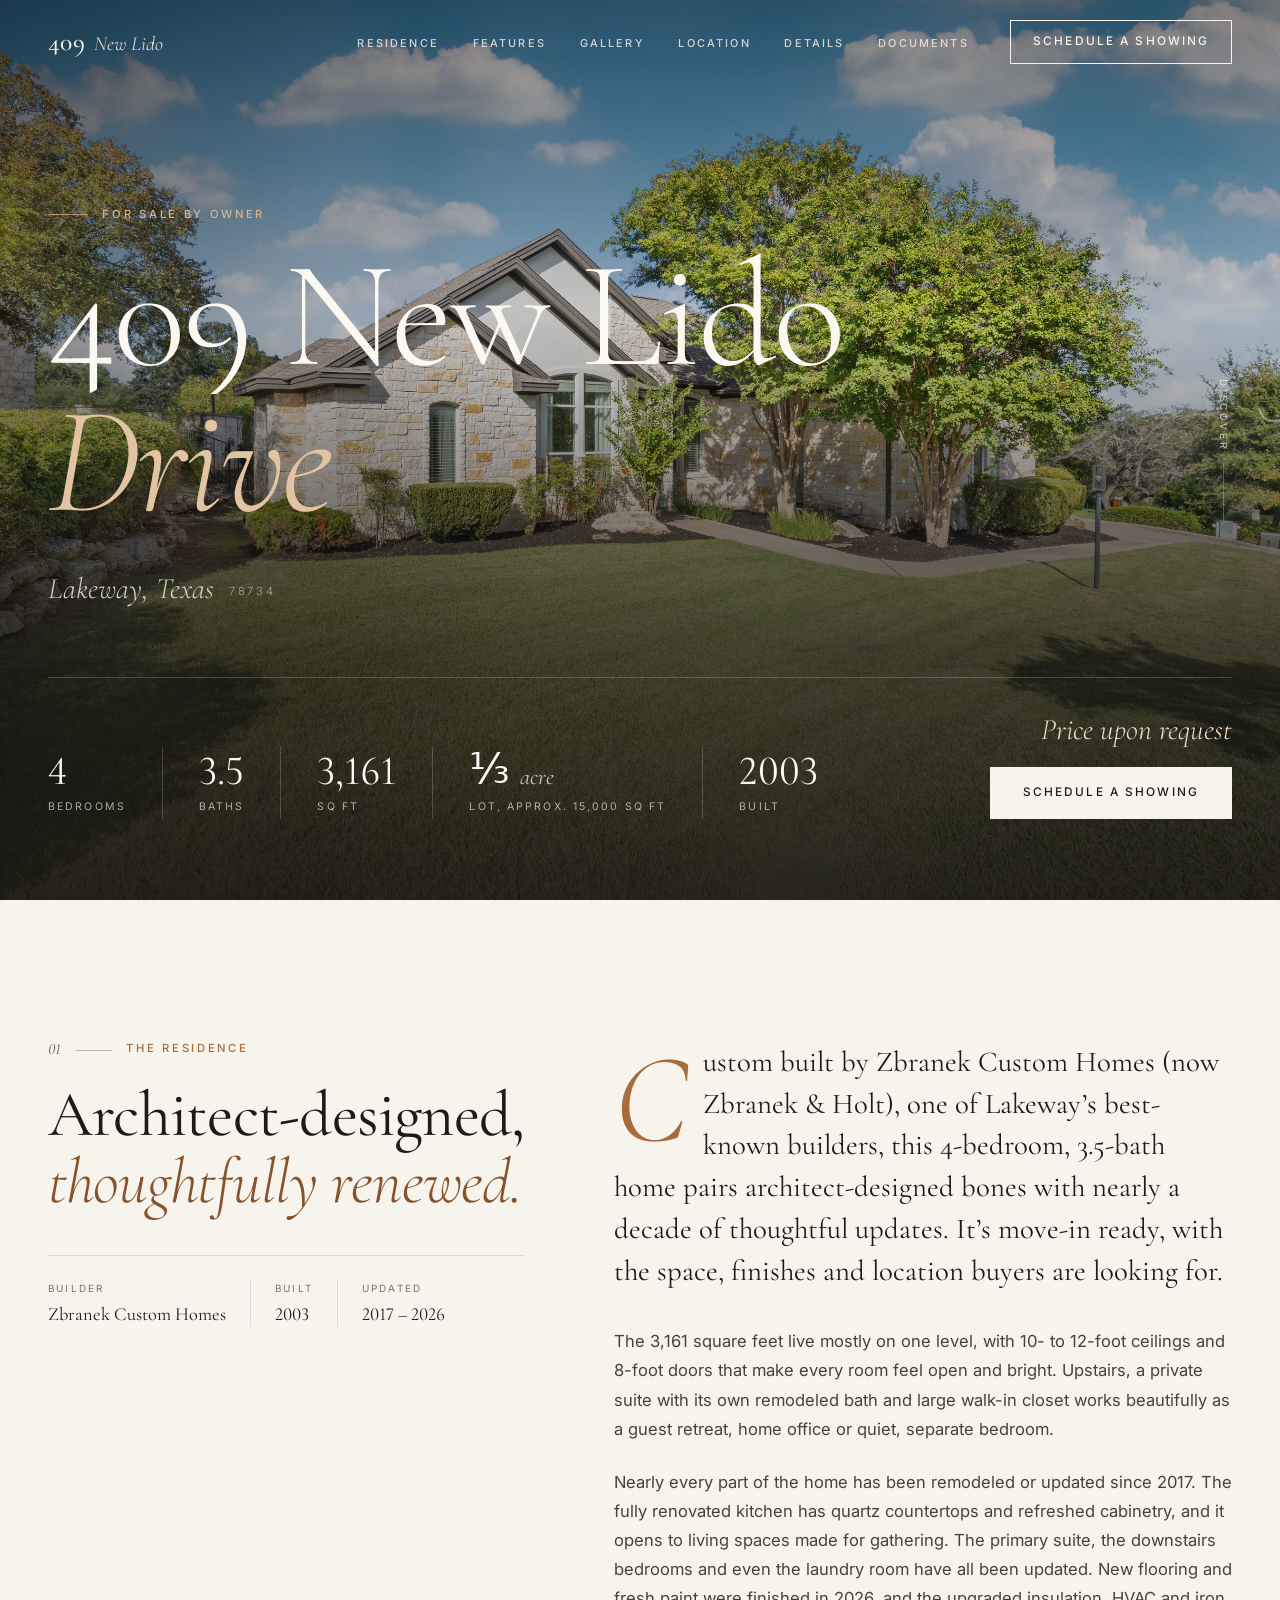
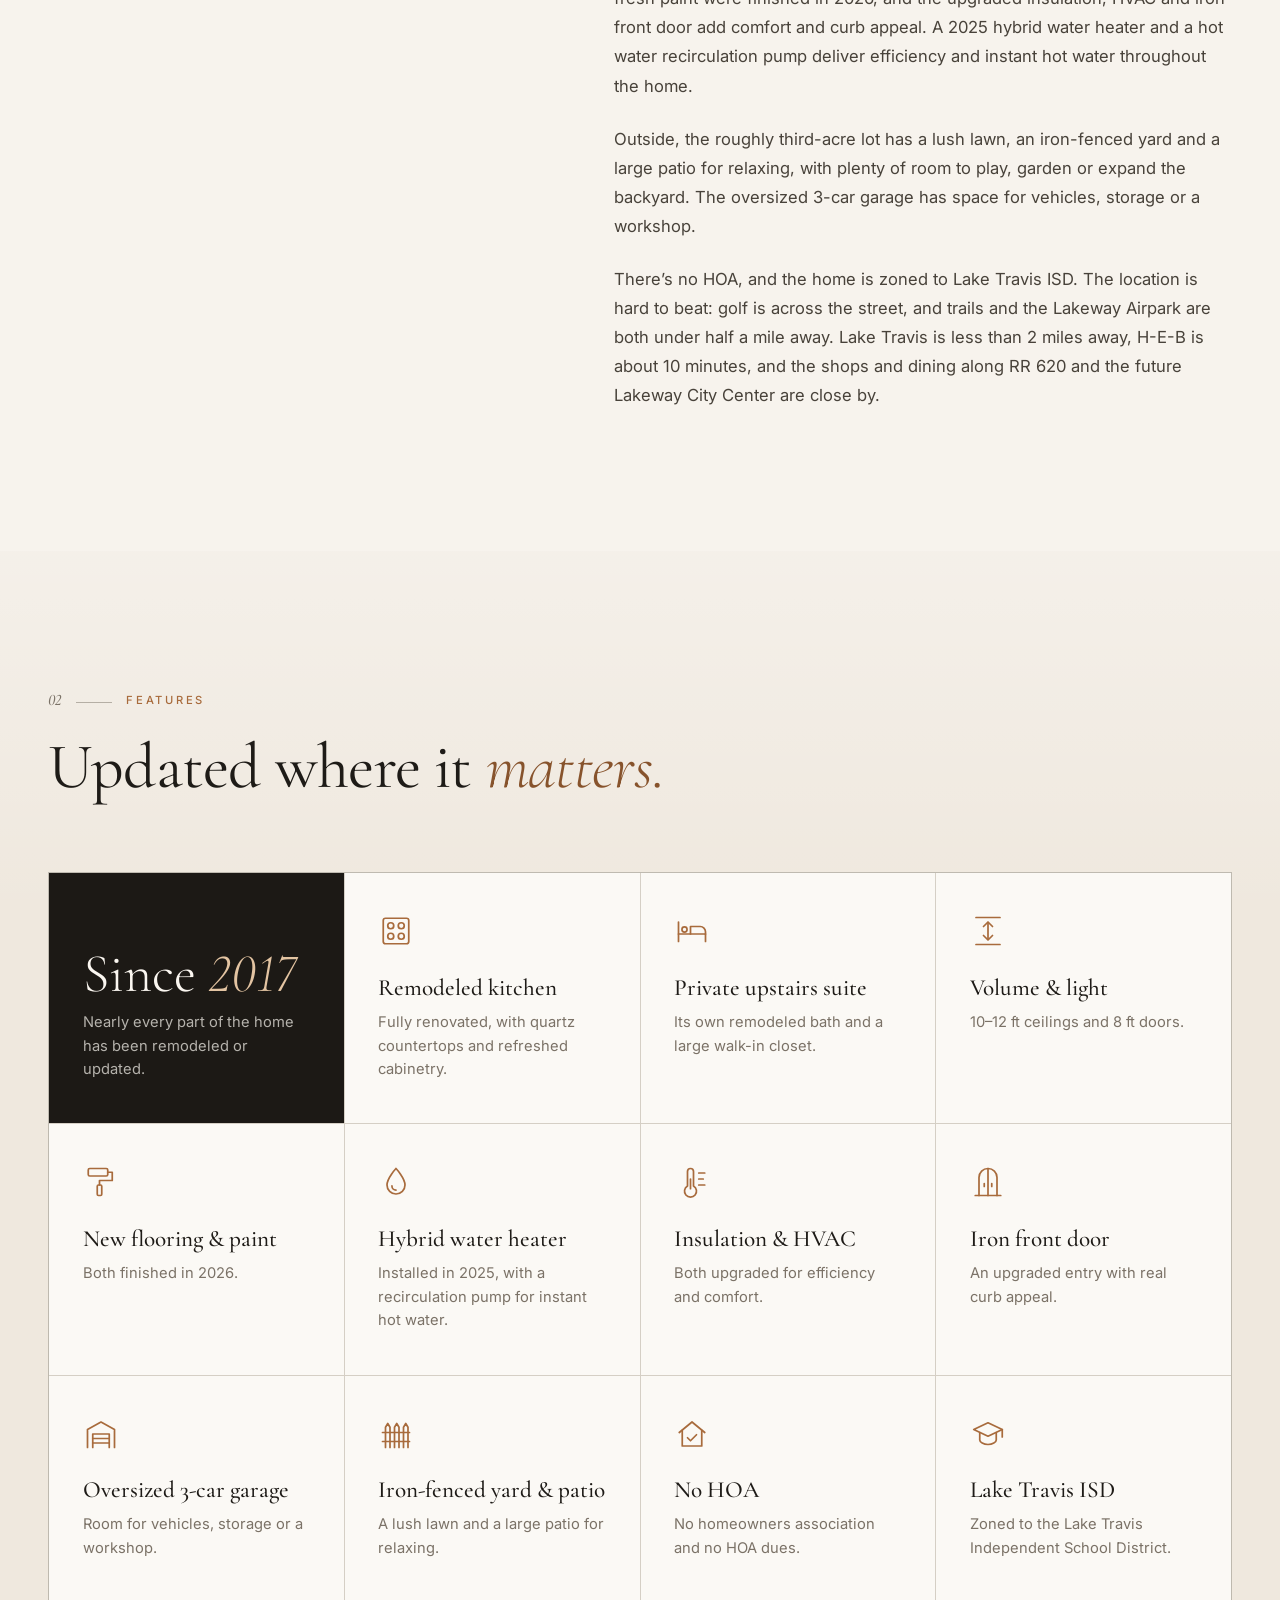
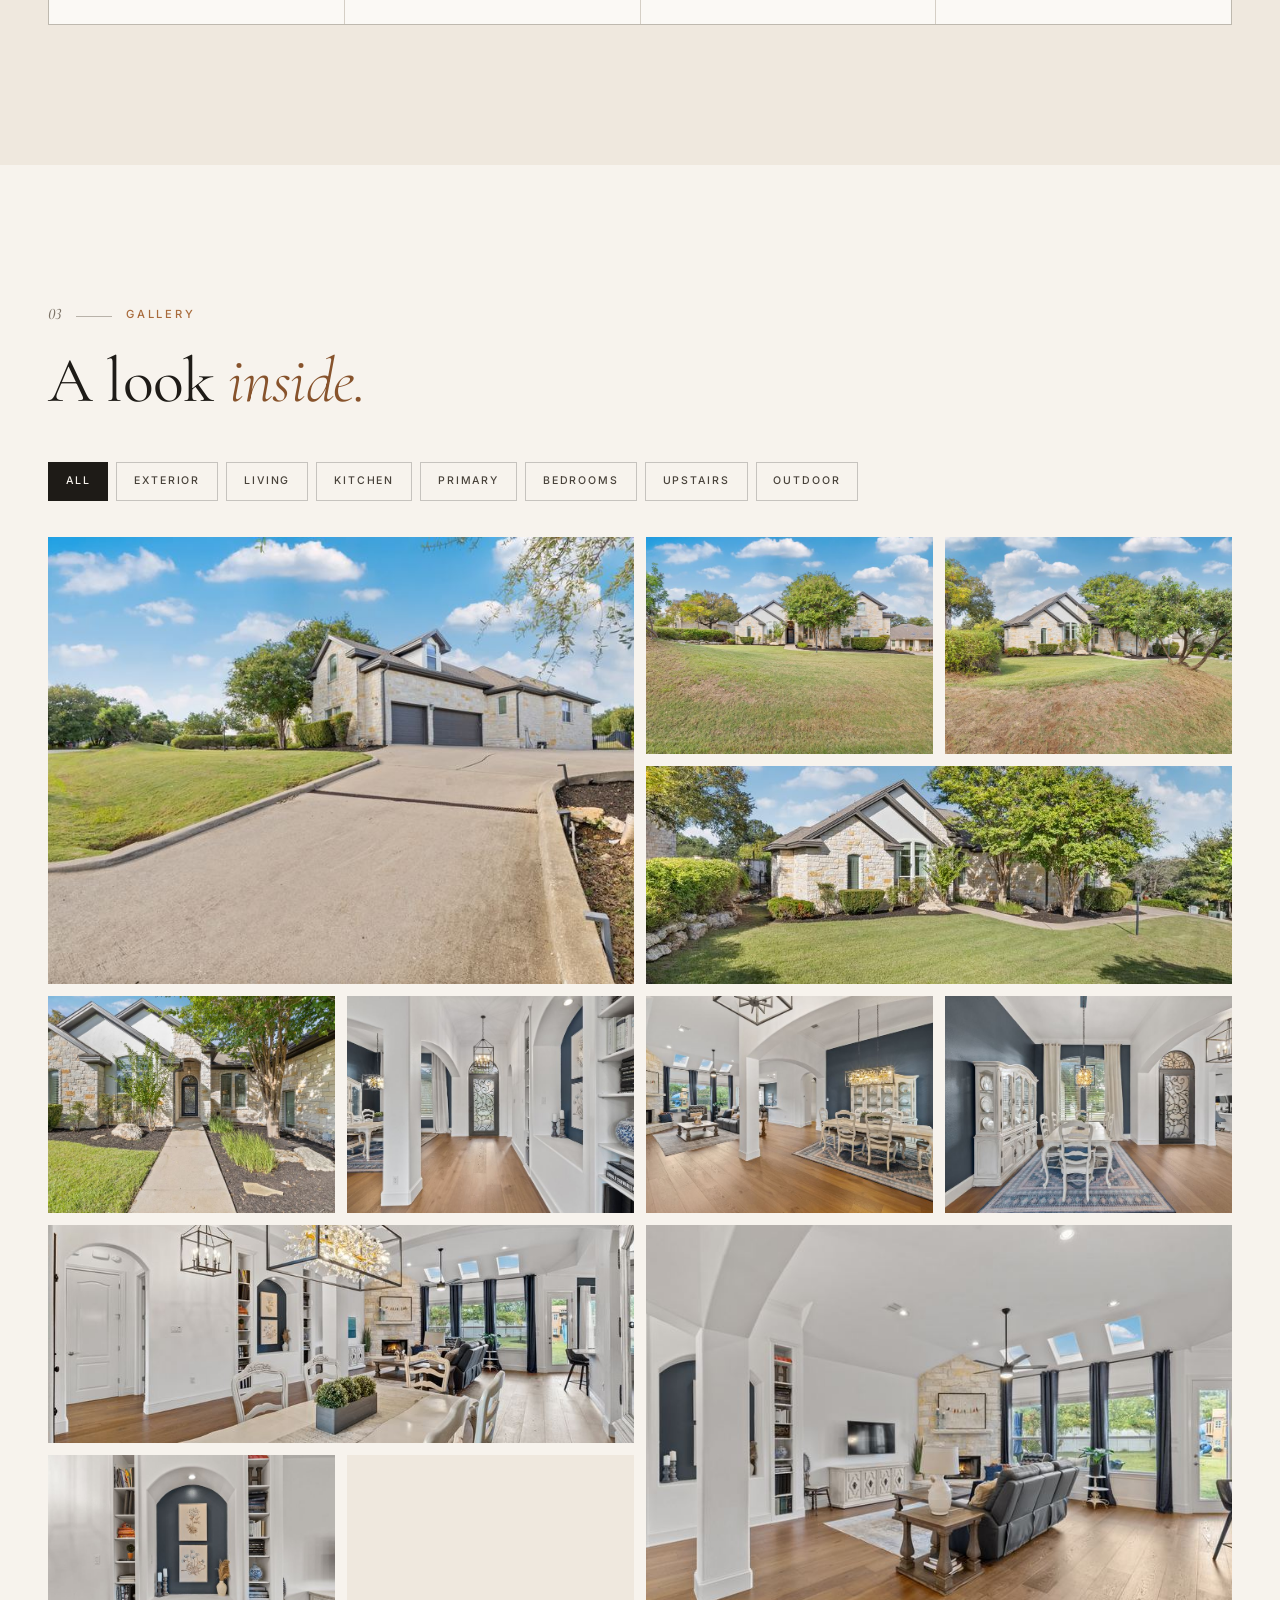
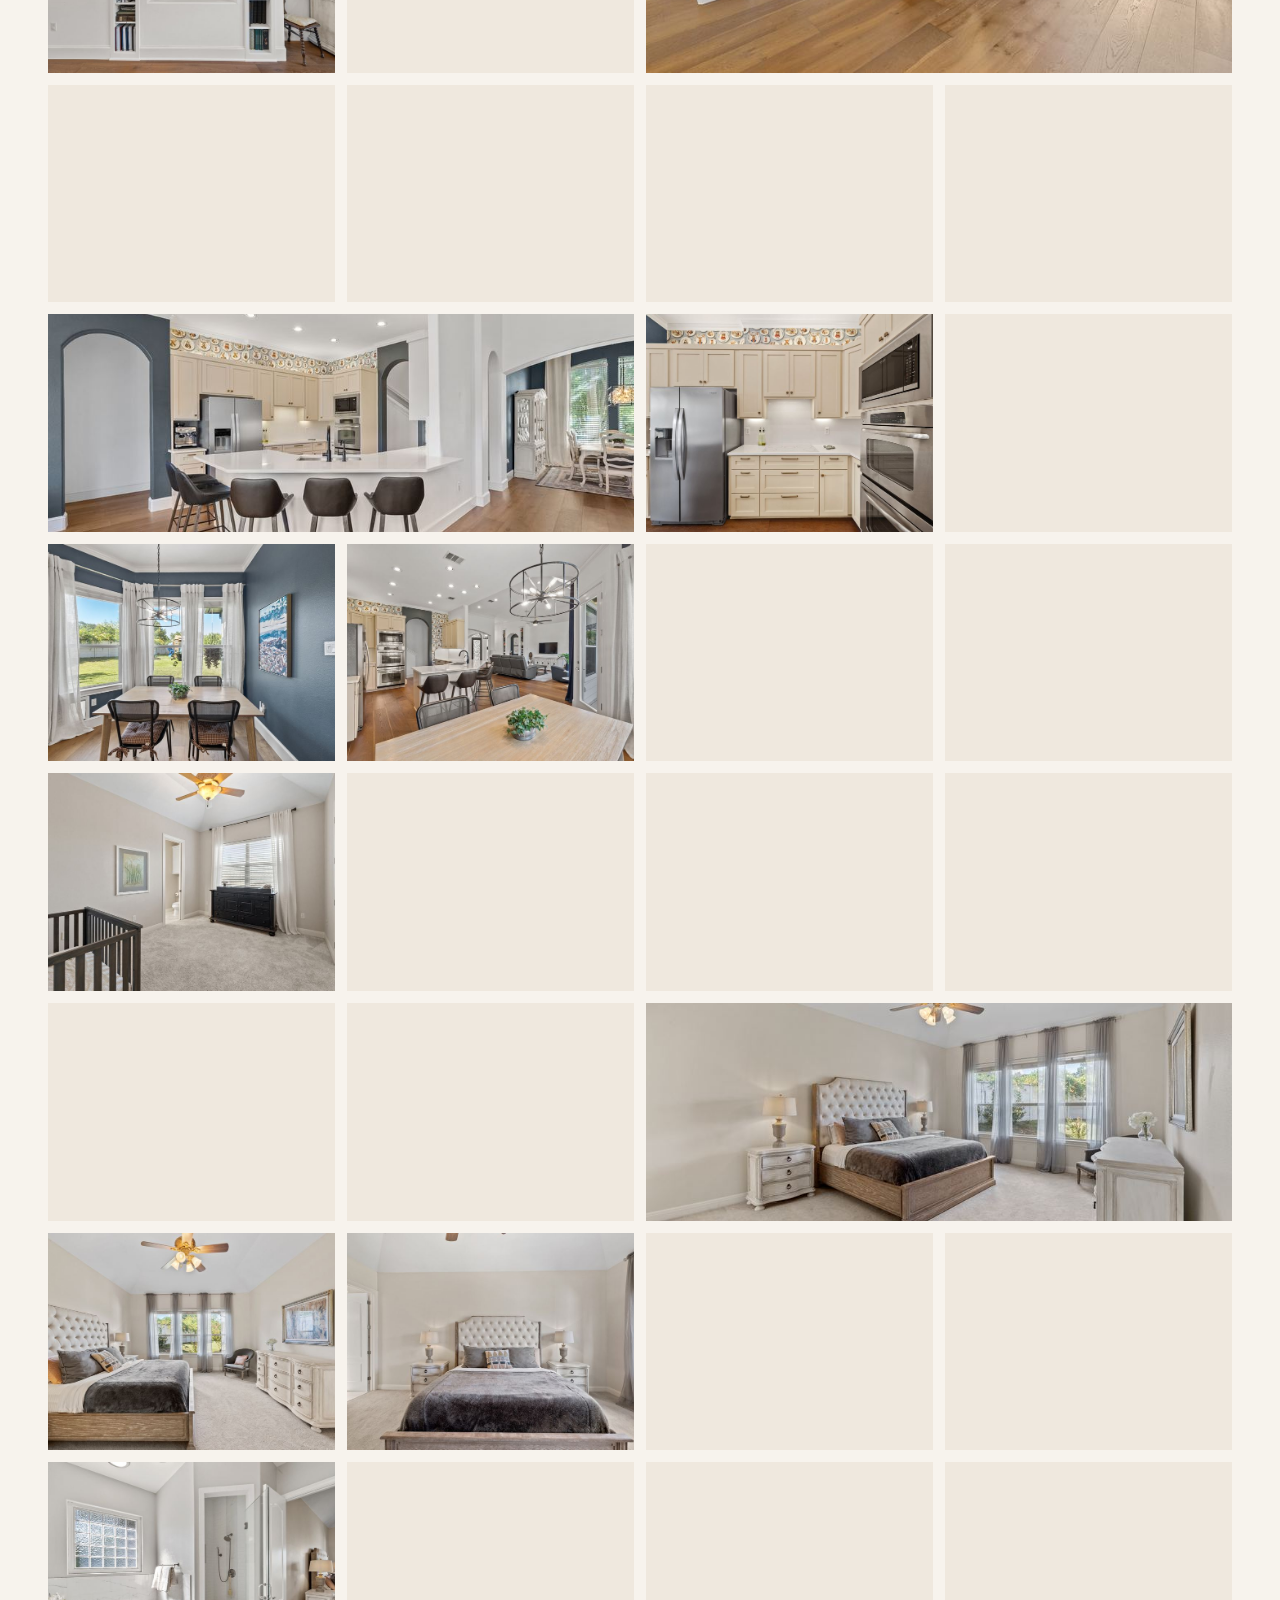
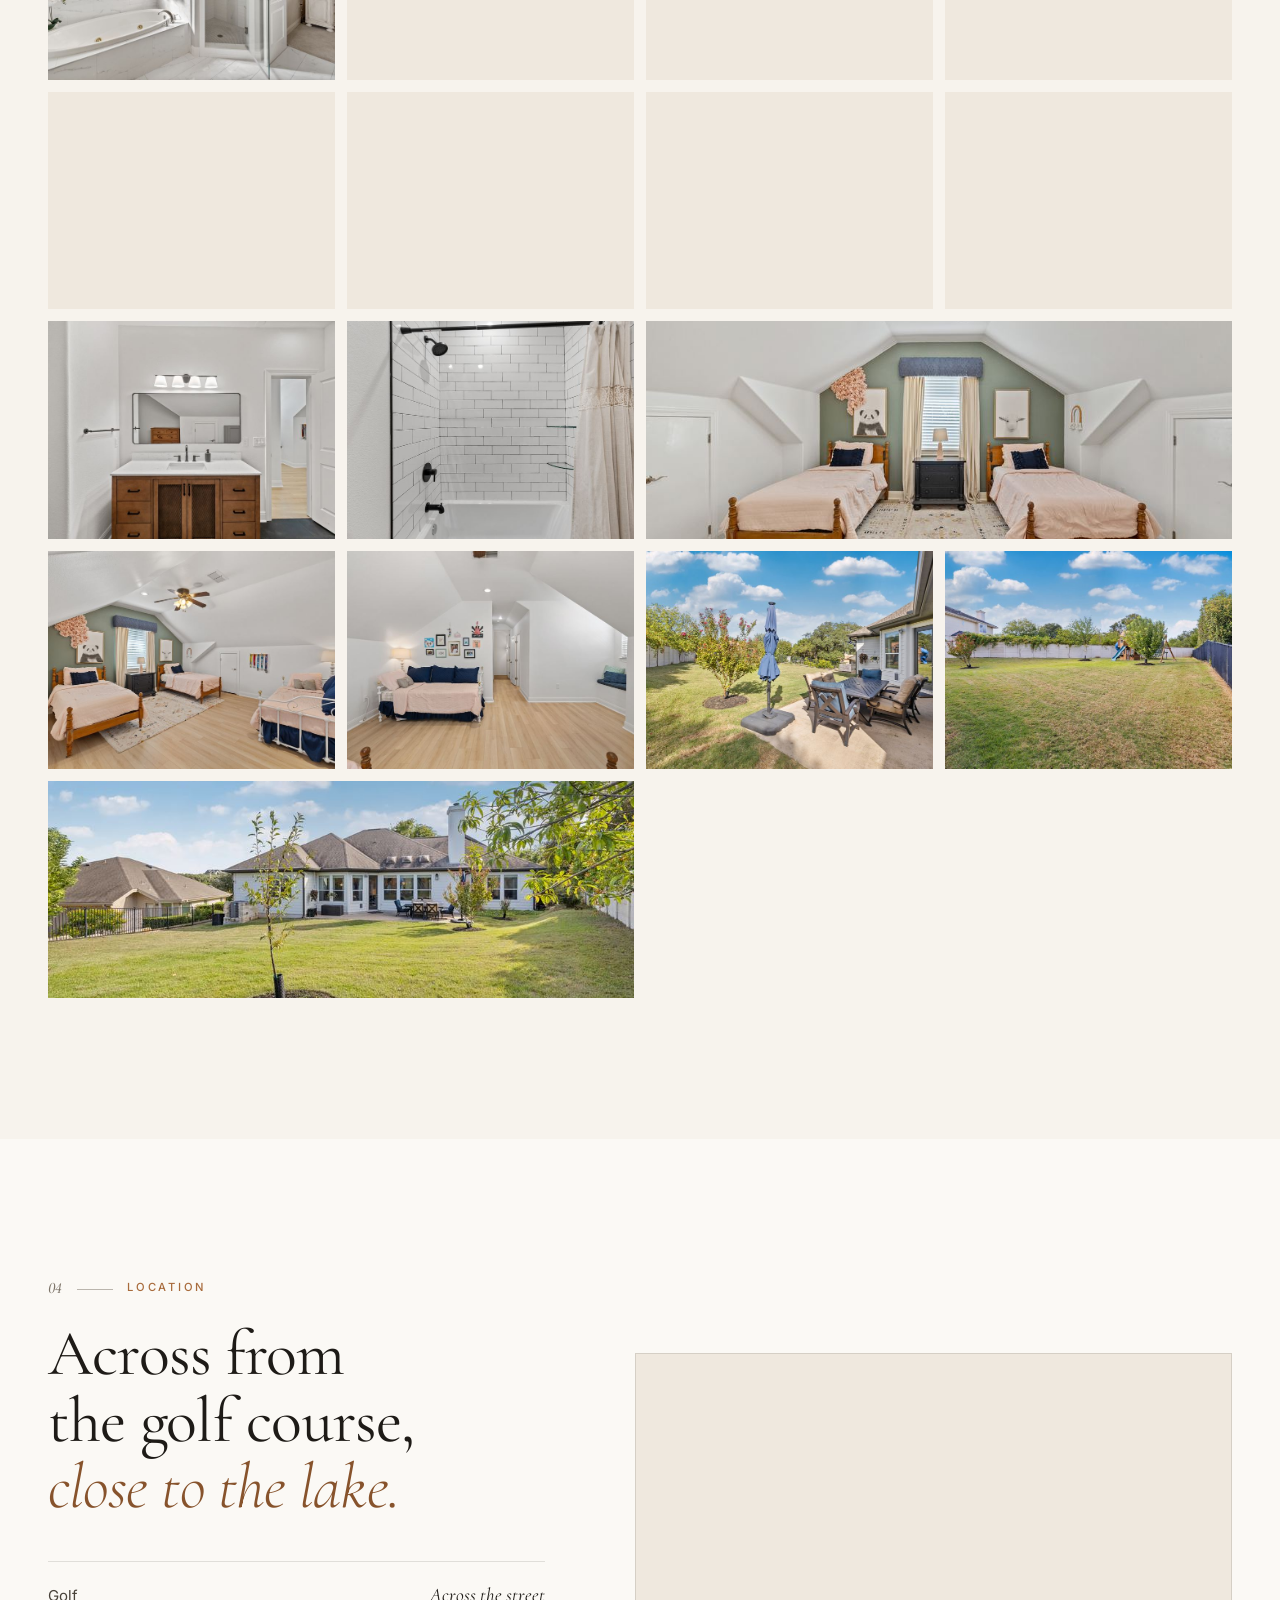
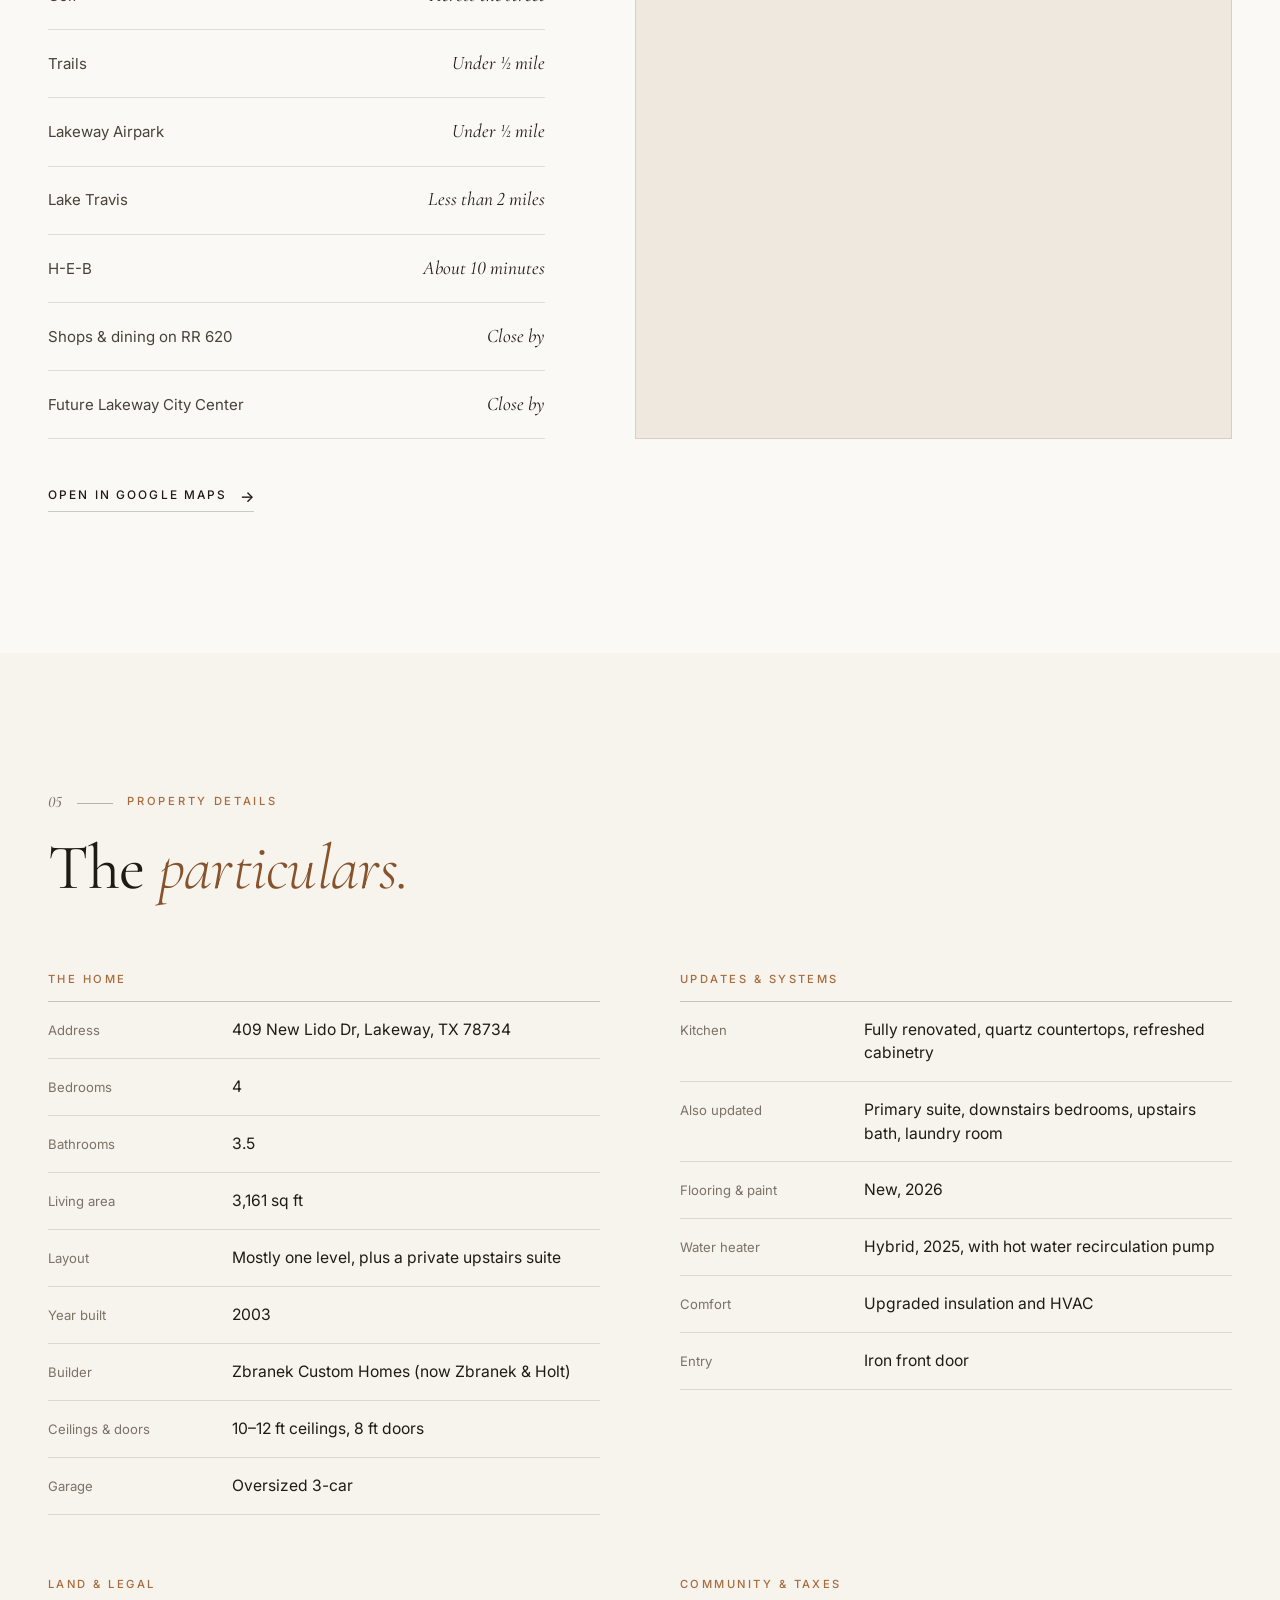
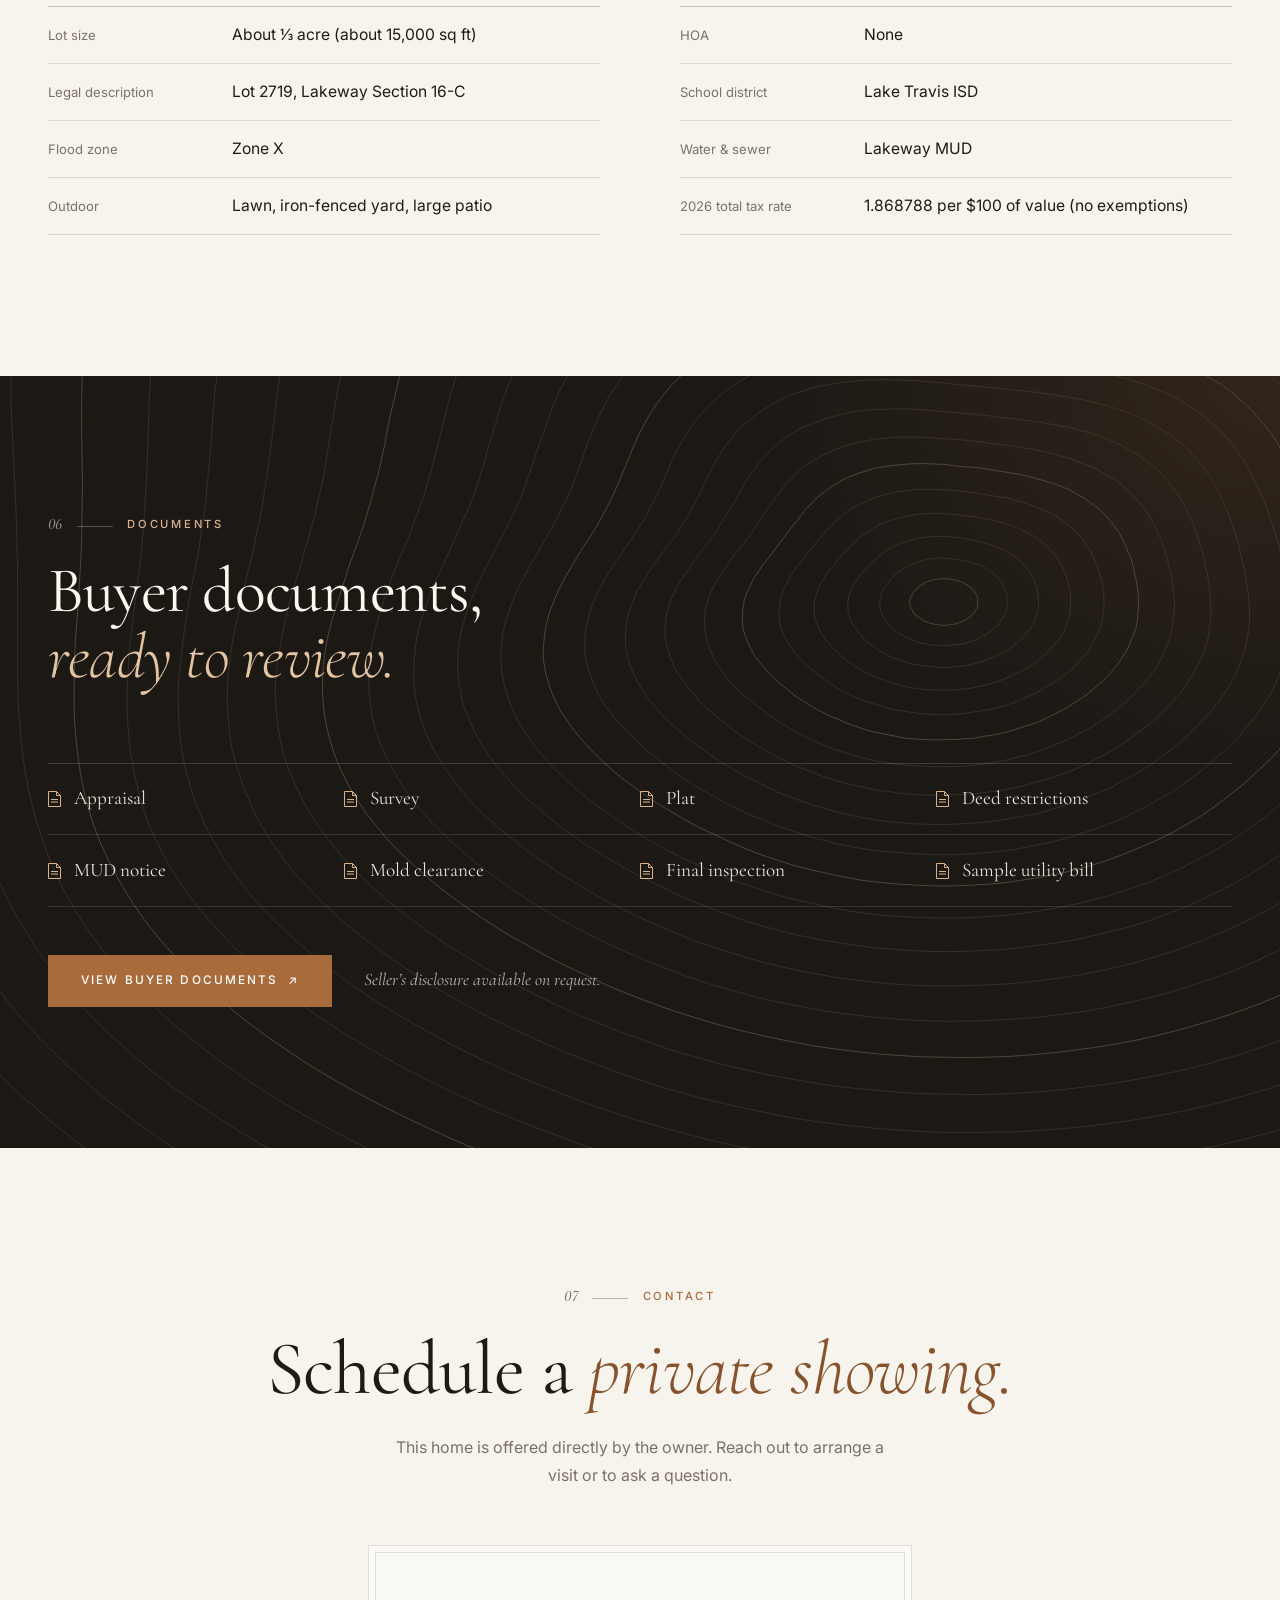
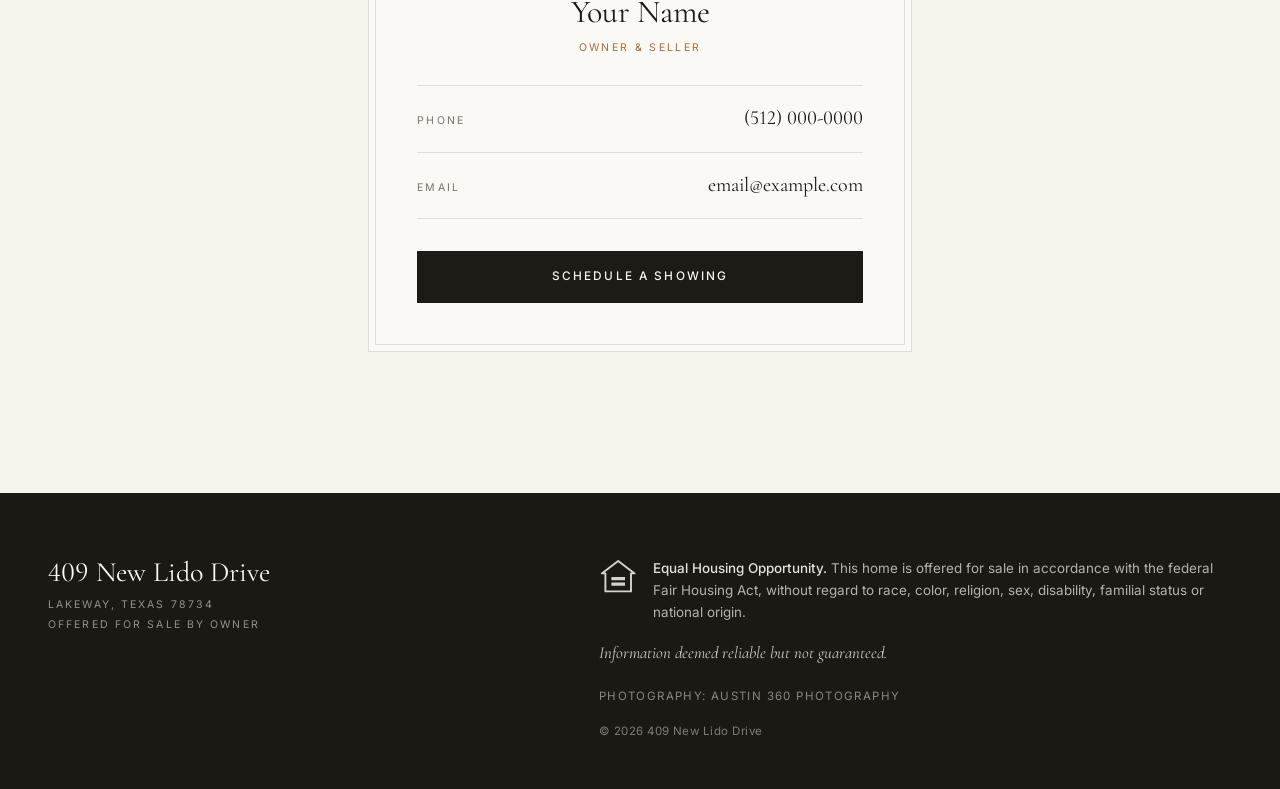
==== index.html @ 2219dce3 "Initial commit: listing site for 409 New Lido Dr, Lakeway, TX Static site with gallery, CNAME for 40" ====
<!doctype html>
<html lang="en">
<head>
  <meta charset="utf-8">
  <meta name="viewport" content="width=device-width, initial-scale=1, viewport-fit=cover">
  <title>409 New Lido Drive, Lakeway, Texas | For Sale by Owner</title>
  <meta name="description" content="For sale by owner: 409 New Lido Dr, Lakeway, TX 78734. A custom-built 4-bedroom, 3.5-bath, 3,161 sq ft Zbranek home on about a third of an acre, extensively updated since 2017. No HOA, Lake Travis ISD.">
  <link rel="canonical" href="https://409newlido.com/">
  <meta name="theme-color" content="#1c1915">

  <!-- Open Graph / social sharing -->
  <meta property="og:type" content="website">
  <meta property="og:site_name" content="409 New Lido Drive">
  <meta property="og:url" content="https://409newlido.com/">
  <meta property="og:title" content="409 New Lido Drive · Lakeway, Texas · For Sale by Owner">
  <meta property="og:description" content="Custom-built 4 bed, 3.5 bath, 3,161 sq ft home on about a third of an acre. Extensively updated since 2017. No HOA, Lake Travis ISD.">
  <meta property="og:image" content="https://409newlido.com/images/og-card.jpg">
  <meta property="og:image:width" content="1200">
  <meta property="og:image:height" content="630">
  <meta property="og:image:alt" content="409 New Lido Drive, Lakeway, Texas: 4 bedrooms, 3.5 baths, 3,161 sq ft">
  <meta name="twitter:card" content="summary_large_image">
  <meta name="twitter:title" content="409 New Lido Drive · Lakeway, Texas">
  <meta name="twitter:description" content="Custom-built 4 bed, 3.5 bath, 3,161 sq ft home on about a third of an acre. No HOA, Lake Travis ISD.">
  <meta name="twitter:image" content="https://409newlido.com/images/og-card.jpg">

  <!-- Icons -->
  <link rel="icon" href="favicon.svg" type="image/svg+xml">
  <link rel="icon" href="favicon-32.png" sizes="32x32" type="image/png">
  <link rel="apple-touch-icon" href="apple-touch-icon.png">

  <!-- Fonts -->
  <link rel="preconnect" href="https://fonts.googleapis.com">
  <link rel="preconnect" href="https://fonts.gstatic.com" crossorigin>
  <link href="https://fonts.googleapis.com/css2?family=Cormorant+Garamond:ital,wght@0,300;0,400;0,500;1,300;1,400&family=Inter:wght@300;400;500;600&display=swap" rel="stylesheet">

  <link rel="stylesheet" href="css/styles.css">
  <script>document.documentElement.classList.add("js")</script>
</head>
<body>
  <a class="skip-link" href="#residence">Skip to content</a>

  <!-- ============================== NAVIGATION ============================== -->
  <nav class="nav" id="nav" aria-label="Primary">
    <div class="nav__inner container">
      <a class="nav__brand" href="#top" aria-label="409 New Lido Drive, back to top">
        <span class="nav__mark" aria-hidden="true">409</span>
        <span class="nav__name">New Lido</span>
      </a>
      <ul class="nav__links" id="nav-links">
        <li><a href="#residence">Residence</a></li>
        <li><a href="#features">Features</a></li>
        <li><a href="#gallery">Gallery</a></li>
        <li><a href="#location">Location</a></li>
        <li><a href="#details">Details</a></li>
        <li><a href="#documents">Documents</a></li>
        <li class="nav__cta-item"><a class="nav__cta" href="#contact">Schedule a showing</a></li>
      </ul>
      <button class="nav__toggle" id="nav-toggle" aria-label="Open menu" aria-expanded="false" aria-controls="nav-links">
        <span></span><span></span>
      </button>
    </div>
  </nav>

  <!-- ================================= HERO ================================= -->
  <header class="hero" id="top">
    <div class="hero__bg" aria-hidden="true">
      <div class="hero__photo" id="hero-photo"></div>
      <img class="hero__contours" src="images/contours.svg" alt="" width="1600" height="1000">
      <div class="hero__grain"></div>
    </div>

    <div class="hero__inner container">
      <p class="eyebrow eyebrow--light hero__eyebrow"><span class="rule"></span>For sale by owner</p>
      <h1 class="hero__title">
        <span class="line"><span>409 New Lido</span></span>
        <span class="line"><span><em>Drive</em></span></span>
      </h1>
      <p class="hero__place">Lakeway, Texas <span>78734</span></p>

      <div class="hero__bottom">
        <ul class="hero__stats" aria-label="Key facts">
          <li><strong>4</strong><span>Bedrooms</span></li>
          <li><strong>3.5</strong><span>Baths</span></li>
          <li><strong>3,161</strong><span>Sq ft</span></li>
          <li class="hero__stat--lot"><strong>⅓ <small>acre</small></strong><span>Lot, approx. 15,000 sq ft</span></li>
          <li><strong>2003</strong><span>Built</span></li>
        </ul>

        <div class="hero__offer">
          <!-- =====================================================================
               PRICE — EDIT HERE (this is the only place the price appears).
               Replace "Price upon request" with the asking price, e.g. "$1,250,000".
               ===================================================================== -->
          <p class="hero__price" id="price">Price upon request</p>
          <!-- ===================== END PRICE ===================== -->
          <a class="btn btn--light" href="#contact">Schedule a showing</a>
        </div>
      </div>
    </div>

    <a class="hero__scroll" href="#residence" aria-label="Scroll to the residence">
      <span>Discover</span><i aria-hidden="true"></i>
    </a>
  </header>

  <main>
    <!-- ============================== DESCRIPTION ============================= -->
    <section class="section residence" id="residence">
      <div class="container residence__grid">
        <div class="residence__intro reveal">
          <p class="eyebrow"><span class="num">01</span>The Residence</p>
          <h2 class="display"><span class="nowrap">Architect-designed,</span> <em>thoughtfully renewed.</em></h2>
          <dl class="residence__facts">
            <div><dt>Builder</dt><dd>Zbranek Custom Homes</dd></div>
            <div><dt>Built</dt><dd>2003</dd></div>
            <div><dt>Updated</dt><dd>2017 – 2026</dd></div>
          </dl>
        </div>

        <div class="residence__copy prose">
          <p class="lead reveal">Custom built by Zbranek Custom Homes (now Zbranek &amp; Holt), one of Lakeway’s best-known builders, this 4-bedroom, 3.5-bath home pairs architect-designed bones with nearly a decade of thoughtful updates. It’s move-in ready, with the space, finishes and location buyers are looking for.</p>

          <p class="reveal">The 3,161 square feet live mostly on one level, with 10- to 12-foot ceilings and 8-foot doors that make every room feel open and bright. Upstairs, a private suite with its own remodeled bath and large walk-in closet works beautifully as a guest retreat, home office or quiet, separate bedroom.</p>

          <p class="reveal">Nearly every part of the home has been remodeled or updated since 2017. The fully renovated kitchen has quartz countertops and refreshed cabinetry, and it opens to living spaces made for gathering. The primary suite, the downstairs bedrooms and even the laundry room have all been updated. New flooring and fresh paint were finished in 2026, and the upgraded insulation, HVAC and iron front door add comfort and curb appeal. A 2025 hybrid water heater and a hot water recirculation pump deliver efficiency and instant hot water throughout the home.</p>

          <p class="reveal">Outside, the roughly third-acre lot has a lush lawn, an iron-fenced yard and a large patio for relaxing, with plenty of room to play, garden or expand the backyard. The oversized 3-car garage has space for vehicles, storage or a workshop.</p>

          <p class="reveal">There’s no HOA, and the home is zoned to Lake Travis ISD. The location is hard to beat: golf is across the street, and trails and the Lakeway Airpark are both under half a mile away. Lake Travis is less than 2 miles away, H-E-B is about 10 minutes, and the shops and dining along RR 620 and the future Lakeway City Center are close by.</p>
        </div>
      </div>
    </section>

    <!-- =============================== FEATURES =============================== -->
    <section class="section features" id="features">
      <div class="container">
        <header class="section__head reveal">
          <p class="eyebrow"><span class="num">02</span>Features</p>
          <h2 class="display">Updated where it <em>matters.</em></h2>
        </header>

        <ul class="features__grid">
          <li class="feature feature--accent reveal">
            <span class="feature__big">Since <em>2017</em></span>
            <p>Nearly every part of the home has been remodeled or updated.</p>
          </li>
          <li class="feature reveal">
            <svg class="icon" viewBox="0 0 24 24" aria-hidden="true"><rect x="3.5" y="3.5" width="17" height="17" rx="1.5"/><circle cx="8.5" cy="8.5" r="2"/><circle cx="15.5" cy="8.5" r="2"/><circle cx="8.5" cy="15.5" r="2"/><circle cx="15.5" cy="15.5" r="2"/></svg>
            <h3>Remodeled kitchen</h3>
            <p>Fully renovated, with quartz countertops and refreshed cabinetry.</p>
          </li>
          <li class="feature reveal">
            <svg class="icon" viewBox="0 0 24 24" aria-hidden="true"><path d="M3 19V6"/><path d="M3 14h18v5"/><path d="M21 14v-1.5A3.5 3.5 0 0 0 17.5 9H11v5"/><circle cx="7" cy="11" r="1.7"/></svg>
            <h3>Private upstairs suite</h3>
            <p>Its own remodeled bath and a large walk-in closet.</p>
          </li>
          <li class="feature reveal">
            <svg class="icon" viewBox="0 0 24 24" aria-hidden="true"><path d="M4 3h16M4 21h16"/><path d="M12 6.5v11"/><path d="m9 9 3-3 3 3M9 15l3 3 3-3"/></svg>
            <h3>Volume &amp; light</h3>
            <p>10–12 ft ceilings and 8 ft doors.</p>
          </li>
          <li class="feature reveal">
            <svg class="icon" viewBox="0 0 24 24" aria-hidden="true"><rect x="3.5" y="3" width="13" height="5" rx="1"/><path d="M16.5 5.5h3V11H11v3"/><rect x="9.5" y="14" width="3" height="7" rx=".8"/></svg>
            <h3>New flooring &amp; paint</h3>
            <p>Both finished in 2026.</p>
          </li>
          <li class="feature reveal">
            <svg class="icon" viewBox="0 0 24 24" aria-hidden="true"><path d="M12 3s-6 6.4-6 11a6 6 0 0 0 12 0c0-4.6-6-11-6-11z"/><path d="M9.3 14.6A2.8 2.8 0 0 0 12 17.4"/></svg>
            <h3>Hybrid water heater</h3>
            <p>Installed in 2025, with a recirculation pump for instant hot water.</p>
          </li>
          <li class="feature reveal">
            <svg class="icon" viewBox="0 0 24 24" aria-hidden="true"><path d="M13 14.6V5a2 2 0 0 0-4 0v9.6a4 4 0 1 0 4 0z"/><path d="M11 10v6.5"/><path d="M16.5 6h4M16.5 10h3M16.5 14h4"/></svg>
            <h3>Insulation &amp; HVAC</h3>
            <p>Both upgraded for efficiency and comfort.</p>
          </li>
          <li class="feature reveal">
            <svg class="icon" viewBox="0 0 24 24" aria-hidden="true"><path d="M6 21V9a6 6 0 0 1 12 0v12"/><path d="M3.5 21h17"/><path d="M12 3v18"/><path d="M9.5 13v2M14.5 13v2"/></svg>
            <h3>Iron front door</h3>
            <p>An upgraded entry with real curb appeal.</p>
          </li>
          <li class="feature reveal">
            <svg class="icon" viewBox="0 0 24 24" aria-hidden="true"><path d="M3 21V9l9-5 9 5v12"/><path d="M6.5 21v-9h11v9"/><path d="M6.5 15h11M6.5 18h11"/></svg>
            <h3>Oversized 3-car garage</h3>
            <p>Room for vehicles, storage or a workshop.</p>
          </li>
          <li class="feature reveal">
            <svg class="icon" viewBox="0 0 24 24" aria-hidden="true"><path d="M5 21V7.5L6.5 5 8 7.5V21M11 21V7.5L12.5 5 14 7.5V21M17 21V7.5L18.5 5 20 7.5V21"/><path d="M3 11h18M3 17h18"/></svg>
            <h3>Iron-fenced yard &amp; patio</h3>
            <p>A lush lawn and a large patio for relaxing.</p>
          </li>
          <li class="feature reveal">
            <svg class="icon" viewBox="0 0 24 24" aria-hidden="true"><path d="M3.5 11 12 4l8.5 7"/><path d="M5.5 9.5V20h13V9.5"/><path d="m9 14.5 2 2 4-4"/></svg>
            <h3>No HOA</h3>
            <p>No homeowners association and no HOA dues.</p>
          </li>
          <li class="feature reveal">
            <svg class="icon" viewBox="0 0 24 24" aria-hidden="true"><path d="M2.5 9 12 4.5 21.5 9 12 13.5z"/><path d="M6.5 11v5c0 1.5 2.5 3 5.5 3s5.5-1.5 5.5-3v-5"/><path d="M21.5 9v5"/></svg>
            <h3>Lake Travis ISD</h3>
            <p>Zoned to the Lake Travis Independent School District.</p>
          </li>
        </ul>
      </div>
    </section>

    <!-- =============================== GALLERY ================================
         Photos, captions, filter groups and the hero path live in js/photos.js.
         Image files: images/full/ (≈2400px) and images/thumbs/ (≈800px).
         ======================================================================== -->
    <section class="section gallery" id="gallery">
      <div class="container">
        <header class="section__head section__head--split reveal">
          <div>
            <p class="eyebrow"><span class="num">03</span>Gallery</p>
            <h2 class="display">A look <em>inside.</em></h2>
          </div>
        </header>
        <div class="gallery__filters reveal" id="gallery-filters" role="toolbar" aria-label="Filter photos by room"></div>
        <div class="gallery__grid" id="gallery-grid"></div>
        <noscript><p class="section__note">Enable JavaScript to view the photo gallery.</p></noscript>
      </div>
    </section>

    <!-- =============================== LOCATION =============================== -->
    <section class="section location" id="location">
      <div class="container location__grid">
        <div class="location__copy">
          <header class="reveal">
            <p class="eyebrow"><span class="num">04</span>Location</p>
            <h2 class="display">Across from the golf course, <em>close to the lake.</em></h2>
          </header>
          <ul class="distances reveal">
            <li><span>Golf</span><strong>Across the street</strong></li>
            <li><span>Trails</span><strong>Under ½ mile</strong></li>
            <li><span>Lakeway Airpark</span><strong>Under ½ mile</strong></li>
            <li><span>Lake Travis</span><strong>Less than 2 miles</strong></li>
            <li><span>H-E-B</span><strong>About 10 minutes</strong></li>
            <li><span>Shops &amp; dining on RR 620</span><strong>Close by</strong></li>
            <li><span>Future Lakeway City Center</span><strong>Close by</strong></li>
          </ul>
          <a class="link-arrow reveal" href="https://www.google.com/maps/search/?api=1&amp;query=409+New+Lido+Dr,+Lakeway,+TX+78734" target="_blank" rel="noopener">Open in Google Maps</a>
        </div>
        <div class="location__map reveal">
          <iframe title="Map of 409 New Lido Dr, Lakeway, TX 78734"
            src="https://maps.google.com/maps?q=409+New+Lido+Dr,+Lakeway,+TX+78734&amp;z=14&amp;output=embed"
            loading="lazy" referrerpolicy="no-referrer-when-downgrade" allowfullscreen></iframe>
        </div>
      </div>
    </section>

    <!-- ============================ PROPERTY DETAILS =========================== -->
    <section class="section details" id="details">
      <div class="container">
        <header class="section__head reveal">
          <p class="eyebrow"><span class="num">05</span>Property Details</p>
          <h2 class="display">The <em>particulars.</em></h2>
        </header>

        <div class="details__grid">
          <div class="spec reveal">
            <h3 class="spec__title">The Home</h3>
            <dl>
              <div><dt>Address</dt><dd>409 New Lido Dr, Lakeway, TX 78734</dd></div>
              <div><dt>Bedrooms</dt><dd>4</dd></div>
              <div><dt>Bathrooms</dt><dd>3.5</dd></div>
              <div><dt>Living area</dt><dd>3,161 sq ft</dd></div>
              <div><dt>Layout</dt><dd>Mostly one level, plus a private upstairs suite</dd></div>
              <div><dt>Year built</dt><dd>2003</dd></div>
              <div><dt>Builder</dt><dd>Zbranek Custom Homes (now Zbranek &amp; Holt)</dd></div>
              <div><dt>Ceilings &amp; doors</dt><dd>10–12 ft ceilings, 8 ft doors</dd></div>
              <div><dt>Garage</dt><dd>Oversized 3-car</dd></div>
            </dl>
          </div>

          <div class="spec reveal">
            <h3 class="spec__title">Updates &amp; Systems</h3>
            <dl>
              <div><dt>Kitchen</dt><dd>Fully renovated, quartz countertops, refreshed cabinetry</dd></div>
              <div><dt>Also updated</dt><dd>Primary suite, downstairs bedrooms, upstairs bath, laundry room</dd></div>
              <div><dt>Flooring &amp; paint</dt><dd>New, 2026</dd></div>
              <div><dt>Water heater</dt><dd>Hybrid, 2025, with hot water recirculation pump</dd></div>
              <div><dt>Comfort</dt><dd>Upgraded insulation and HVAC</dd></div>
              <div><dt>Entry</dt><dd>Iron front door</dd></div>
            </dl>
          </div>

          <div class="spec reveal">
            <h3 class="spec__title">Land &amp; Legal</h3>
            <dl>
              <div><dt>Lot size</dt><dd>About ⅓ acre (about 15,000 sq ft)</dd></div>
              <div><dt>Legal description</dt><dd>Lot 2719, Lakeway Section 16-C</dd></div>
              <div><dt>Flood zone</dt><dd>Zone X</dd></div>
              <div><dt>Outdoor</dt><dd>Lawn, iron-fenced yard, large patio</dd></div>
            </dl>
          </div>

          <div class="spec reveal">
            <h3 class="spec__title">Community &amp; Taxes</h3>
            <dl>
              <div><dt>HOA</dt><dd>None</dd></div>
              <div><dt>School district</dt><dd>Lake Travis ISD</dd></div>
              <div><dt>Water &amp; sewer</dt><dd>Lakeway MUD</dd></div>
              <div><dt>2026 total tax rate</dt><dd>1.868788 per $100 of value (no exemptions)</dd></div>
            </dl>
          </div>
        </div>
      </div>
    </section>

    <!-- =============================== DOCUMENTS ============================== -->
    <section class="section documents" id="documents">
      <div class="documents__bg" aria-hidden="true"></div>
      <div class="container documents__inner">
        <header class="section__head reveal">
          <p class="eyebrow eyebrow--light"><span class="num">06</span>Documents</p>
          <h2 class="display">Buyer documents, <em>ready to review.</em></h2>
        </header>

        <ul class="docs reveal">
          <li>Appraisal</li>
          <li>Survey</li>
          <li>Plat</li>
          <li>Deed restrictions</li>
          <li>MUD notice</li>
          <li>Mold clearance</li>
          <li>Final inspection</li>
          <li>Sample utility bill</li>
        </ul>

        <div class="documents__actions reveal">
          <!-- =====================================================================
               BUYER DOCUMENT FOLDER LINK — EDIT HERE if the folder changes.
               Make sure the Google Drive folder is shared as "Anyone with the link can view".
               ===================================================================== -->
          <a class="btn btn--accent" href="https://drive.google.com/drive/folders/1Eaab8Qq7zf1jsWYrP8cECoMVremU22ET" target="_blank" rel="noopener">
            View buyer documents <span aria-hidden="true">↗</span>
          </a>
          <p class="documents__note">Seller’s disclosure available on request.</p>
        </div>
      </div>
    </section>

    <!-- ================================ CONTACT ===============================
         CONTACT INFO — EDIT HERE. Replace every placeholder below:
           • "Your Name"            → the seller's name
           • "(512) 000-0000"       → phone (update BOTH the visible text and the tel: link)
           • "email@example.com"    → email (update it in BOTH mailto: links AND the visible text)
         ======================================================================== -->
    <section class="section contact" id="contact">
      <div class="container contact__inner">
        <header class="reveal">
          <p class="eyebrow"><span class="num">07</span>Contact</p>
          <h2 class="display">Schedule a <em>private showing.</em></h2>
          <p class="contact__lede">This home is offered directly by the owner. Reach out to arrange a visit or to ask a question.</p>
        </header>

        <div class="contact__card reveal">
          <p class="contact__name">Your Name</p>
          <p class="contact__role">Owner &amp; seller</p>
          <ul class="contact__lines">
            <li><span>Phone</span><a href="tel:+15120000000">(512) 000-0000</a></li>
            <li><span>Email</span><a href="mailto:email@example.com">email@example.com</a></li>
          </ul>
          <a class="btn btn--dark contact__btn" href="mailto:email@example.com?subject=Showing%20request%20%E2%80%94%20409%20New%20Lido%20Dr&amp;body=Hello%2C%0D%0A%0D%0AI%27d%20like%20to%20schedule%20a%20showing%20of%20409%20New%20Lido%20Dr%2C%20Lakeway%2C%20TX%2078734.%0D%0A%0D%0APreferred%20days%20and%20times%3A%0D%0A%0D%0AName%3A%0D%0APhone%3A%0D%0A">Schedule a showing</a>
        </div>
      </div>
    </section>
  </main>

  <!-- ================================= FOOTER ================================ -->
  <footer class="footer">
    <div class="container footer__inner">
      <div class="footer__brand">
        <p class="footer__address">409 New Lido Drive</p>
        <p class="footer__city">Lakeway, Texas 78734</p>
        <p class="footer__city">Offered for sale by owner</p>
      </div>
      <div class="footer__legal">
        <div class="eho">
          <svg viewBox="0 0 48 48" aria-hidden="true"><path d="M24 5 3.5 20.5H8V43h32V20.5h4.5z" fill="none" stroke="currentColor" stroke-width="2.4" stroke-linejoin="round"/><path d="M15.5 25h17v4h-17zM15.5 32h17v4h-17z" fill="currentColor"/></svg>
          <p><strong>Equal Housing Opportunity.</strong> This home is offered for sale in accordance with the federal Fair Housing Act, without regard to race, color, religion, sex, disability, familial status or national origin.</p>
        </div>
        <p class="footer__disclaimer">Information deemed reliable but not guaranteed.</p>
        <p class="footer__credit">Photography: Austin 360 Photography</p>
        <p class="footer__copy">© <span id="year">2026</span> 409 New Lido Drive</p>
      </div>
    </div>
  </footer>

  <!-- ================================ LIGHTBOX =============================== -->
  <div class="lightbox" id="lightbox" role="dialog" aria-modal="true" aria-label="Photo viewer" hidden>
    <button class="lightbox__close" type="button" aria-label="Close viewer">
      <svg viewBox="0 0 24 24" aria-hidden="true"><path d="M5 5l14 14M19 5 5 19"/></svg>
    </button>
    <button class="lightbox__nav lightbox__nav--prev" type="button" aria-label="Previous photo">
      <svg viewBox="0 0 24 24" aria-hidden="true"><path d="M15 4 7 12l8 8"/></svg>
    </button>
    <figure class="lightbox__figure">
      <div class="lightbox__stage" id="lightbox-stage"></div>
      <figcaption class="lightbox__caption"><span id="lightbox-caption"></span><span class="lightbox__count" id="lightbox-count"></span></figcaption>
    </figure>
    <button class="lightbox__nav lightbox__nav--next" type="button" aria-label="Next photo">
      <svg viewBox="0 0 24 24" aria-hidden="true"><path d="m9 4 8 8-8 8"/></svg>
    </button>
  </div>

  <!-- Photo list (edit this file to add photos), then the site script -->
  <script src="js/photos.js"></script>
  <script src="js/main.js" defer></script>
</body>
</html>
---- css/styles.css ----
/* =============================================================================
   409 New Lido Drive — styles
   Palette: warm ivory + stone neutrals, deep umber ink, cognac/bronze accent.
   Type: Cormorant Garamond (display) + Inter (text).
   ========================================================================== */

:root {
  --ivory: #f7f3ed;
  --paper: #fbf9f5;
  --stone: #efe8de;
  --sand: #ddd1c0;
  --taupe: #b9ab98;
  --ink: #1e1b17;
  --ink-soft: #48423a;
  --muted: #7b7267;
  --line: rgba(30, 27, 23, 0.12);
  --line-strong: rgba(30, 27, 23, 0.22);
  --accent: #a86b3c;
  --accent-deep: #87532c;
  --accent-soft: #e9d6c2;
  --night: #1c1915;
  --night-2: #26211b;

  --serif: "Cormorant Garamond", "Cormorant", Garamond, "Times New Roman", serif;
  --sans: "Inter", system-ui, -apple-system, "Segoe UI", Roboto, sans-serif;

  --container: 1240px;
  --gutter: clamp(1.25rem, 5vw, 3rem);
  --section: clamp(5.5rem, 11vw, 9.5rem);
  --nav-h: 72px;
  --ease: cubic-bezier(0.22, 0.61, 0.36, 1);
  --ease-out: cubic-bezier(0.16, 1, 0.3, 1);
}

/* ---------- Base ---------- */
*, *::before, *::after { box-sizing: border-box; }
html { -webkit-text-size-adjust: 100%; scroll-padding-top: var(--nav-h); }
@media (prefers-reduced-motion: no-preference) { html { scroll-behavior: smooth; } }
body {
  margin: 0;
  background: var(--ivory);
  color: var(--ink-soft);
  font: 400 1rem/1.75 var(--sans);
  -webkit-font-smoothing: antialiased;
  -moz-osx-font-smoothing: grayscale;
  text-rendering: optimizeLegibility;
  overflow-x: hidden;
}
body.no-scroll { overflow: hidden; }
img, svg, iframe { display: block; max-width: 100%; }
a { color: inherit; text-decoration: none; }
h1, h2, h3, p, ul, dl, dd, figure { margin: 0; }
ul { padding: 0; list-style: none; }
button { font: inherit; color: inherit; background: none; border: 0; padding: 0; cursor: pointer; }
::selection { background: var(--accent-soft); color: var(--ink); }
:focus-visible { outline: 2px solid var(--accent); outline-offset: 3px; }

.container { width: 100%; max-width: calc(var(--container) + 2 * var(--gutter)); margin-inline: auto; padding-inline: var(--gutter); }

.skip-link { position: absolute; left: 1rem; top: -3rem; z-index: 100; background: var(--ink); color: var(--ivory); padding: .6rem 1rem; font-size: .85rem; transition: top .2s; }
.skip-link:focus { top: 1rem; }

/* ---------- Type ---------- */
.eyebrow {
  display: flex; align-items: center; gap: .9rem;
  font: 500 .7rem/1 var(--sans);
  letter-spacing: .24em; text-transform: uppercase;
  color: var(--accent);
  margin-bottom: 1.6rem;
}
.eyebrow .num { font-family: var(--serif); font-size: 1rem; letter-spacing: .02em; font-style: italic; color: var(--muted); }
.eyebrow .num::after { content: ""; display: inline-block; width: 2.25rem; height: 1px; background: currentColor; opacity: .5; vertical-align: middle; margin-left: .9rem; }
.eyebrow--light { color: #d9b48f; }
.eyebrow--light .num { color: rgba(247, 243, 237, .55); }
.eyebrow .rule { display: inline-block; width: 2.5rem; height: 1px; background: currentColor; opacity: .7; }

.display {
  font-family: var(--serif);
  font-weight: 400;
  font-size: clamp(2.35rem, 5.2vw, 4rem);
  line-height: 1.04;
  letter-spacing: -.012em;
  color: var(--ink);
  text-wrap: balance;
}
.display em { font-style: italic; font-weight: 300; color: var(--accent-deep); }

.section { padding-block: var(--section); position: relative; }
.section__head { margin-bottom: clamp(2.75rem, 6vw, 4.5rem); max-width: 46rem; }
.section__head--split { max-width: none; display: flex; flex-wrap: wrap; align-items: flex-end; justify-content: space-between; gap: 1.5rem 3rem; }
.section__note { color: var(--muted); font-size: .9rem; max-width: 22rem; }

/* ---------- Buttons ---------- */
.btn {
  display: inline-flex; align-items: center; justify-content: center; gap: .6rem;
  min-height: 3.25rem; padding: .95rem 2rem;
  font: 500 .74rem/1 var(--sans); letter-spacing: .18em; text-transform: uppercase;
  border: 1px solid transparent; border-radius: 0;
  transition: background-color .35s var(--ease), color .35s var(--ease), border-color .35s var(--ease), transform .35s var(--ease);
}
.btn:hover { transform: translateY(-1px); }
.btn--light { background: var(--ivory); color: var(--ink); }
.btn--light:hover { background: #fff; }
.btn--dark { background: var(--ink); color: var(--ivory); }
.btn--dark:hover { background: var(--accent-deep); }
.btn--accent { background: var(--accent); color: #fff; }
.btn--accent:hover { background: #b97a49; }

.link-arrow {
  display: inline-flex; align-items: center; gap: .75rem;
  font: 500 .74rem/1 var(--sans); letter-spacing: .18em; text-transform: uppercase; color: var(--ink);
  padding-bottom: .45rem; border-bottom: 1px solid var(--line-strong);
  transition: color .3s, border-color .3s;
}
.link-arrow::after { content: "→"; font-size: .95rem; letter-spacing: 0; transition: transform .3s var(--ease); }
.link-arrow:hover { color: var(--accent-deep); border-color: var(--accent); }
.link-arrow:hover::after { transform: translateX(4px); }

/* ---------- Navigation ---------- */
.nav {
  position: fixed; inset: 0 0 auto; z-index: 50; height: var(--nav-h);
  color: var(--ivory);
  transition: background-color .45s var(--ease), color .45s var(--ease), box-shadow .45s var(--ease);
}
.nav.is-scrolled, .nav.is-open {
  background: rgba(247, 243, 237, .9);
  -webkit-backdrop-filter: saturate(140%) blur(14px);
  backdrop-filter: saturate(140%) blur(14px);
  color: var(--ink);
  box-shadow: 0 1px 0 var(--line);
}
.nav__inner { height: 100%; display: flex; align-items: center; justify-content: space-between; gap: 2rem; }
.nav__brand { display: flex; align-items: baseline; gap: .55rem; font-family: var(--serif); line-height: 1; position: relative; z-index: 2; }
.nav__mark { font-size: 1.6rem; font-weight: 500; letter-spacing: .01em; }
.nav__name { font-size: 1.25rem; font-style: italic; font-weight: 400; opacity: .85; }

.nav__toggle { position: relative; z-index: 2; width: 44px; height: 44px; margin-right: -10px; display: grid; place-content: center; gap: 7px; }
.nav__toggle span { display: block; width: 24px; height: 1.5px; background: currentColor; transition: transform .4s var(--ease); }
.nav.is-open .nav__toggle span:first-child { transform: translateY(4.25px) rotate(45deg); }
.nav.is-open .nav__toggle span:last-child { transform: translateY(-4.25px) rotate(-45deg); }

/* mobile menu panel */
.nav__links {
  position: fixed; inset: 0; z-index: 1;
  display: flex; flex-direction: column; justify-content: center; gap: .35rem;
  padding: calc(var(--nav-h) + 1rem) var(--gutter) 3rem;
  background: var(--ivory); color: var(--ink);
  opacity: 0; visibility: hidden;
  transition: opacity .45s var(--ease), visibility 0s linear .45s;
}
.nav.is-open .nav__links { opacity: 1; visibility: visible; transition: opacity .45s var(--ease); }
.nav__links a { display: inline-block; font-family: var(--serif); font-size: clamp(2rem, 8vw, 2.75rem); line-height: 1.25; }
.nav__links a.is-active { color: var(--accent-deep); font-style: italic; }
.nav__cta-item { margin-top: 1.75rem; }
.nav__links .nav__cta {
  font: 500 .74rem/1 var(--sans); letter-spacing: .18em; text-transform: uppercase;
  padding: 1.1rem 1.75rem; background: var(--ink); color: var(--ivory);
}

@media (min-width: 1024px) {
  :root { --nav-h: 84px; }
  .nav__toggle { display: none; }
  .nav__links {
    position: static; inset: auto; flex-direction: row; align-items: center; gap: 2.1rem;
    padding: 0; background: none; color: inherit; opacity: 1; visibility: visible; transition: none;
  }
  .nav__links a {
    font: 500 .68rem/1 var(--sans); letter-spacing: .2em; text-transform: uppercase;
    position: relative; padding-block: .5rem; opacity: .82; transition: opacity .3s;
  }
  .nav__links a::after { content: ""; position: absolute; left: 0; right: 0; bottom: 0; height: 1px; background: currentColor; transform: scaleX(0); transform-origin: left; transition: transform .45s var(--ease); }
  .nav__links a:hover, .nav__links a.is-active { opacity: 1; color: inherit; font-style: normal; }
  .nav__links a:hover::after, .nav__links a.is-active::after { transform: scaleX(1); }
  .nav__cta-item { margin: 0 0 0 .5rem; }
  .nav__links .nav__cta { padding: .95rem 1.35rem; background: none; color: inherit; border: 1px solid currentColor; opacity: 1; transition: background-color .3s, color .3s, border-color .3s; }
  .nav__links .nav__cta::after { display: none; }
  .nav__links .nav__cta:hover { background: var(--ivory); color: var(--ink); border-color: var(--ivory); }
  .nav.is-scrolled .nav__cta:hover { background: var(--ink); color: var(--ivory); border-color: var(--ink); }
}

/* ---------- Hero ---------- */
.hero {
  position: relative; isolation: isolate; overflow: hidden;
  min-height: 100vh; min-height: 100svh;
  display: flex; flex-direction: column; justify-content: flex-end;
  color: var(--ivory);
  background:
    radial-gradient(110% 85% at 88% 12%, rgba(178, 120, 70, .42), transparent 58%),
    radial-gradient(80% 70% at -5% 105%, rgba(122, 86, 54, .38), transparent 62%),
    linear-gradient(162deg, #2b251e 0%, #1c1915 52%, #15130f 100%);
}
.hero__bg { position: absolute; inset: 0; z-index: -1; }
.hero__photo { position: absolute; inset: 0; background-size: cover; background-position: center; opacity: 0; transition: opacity 1.2s var(--ease); }
.hero.has-photo .hero__photo { opacity: 1; }
.hero.has-photo .hero__photo::after { content: ""; position: absolute; inset: 0; background: linear-gradient(180deg, rgba(20,18,15,.45) 0%, rgba(20,18,15,.1) 35%, rgba(20,18,15,.78) 100%); }
.hero.has-photo .hero__contours { display: none; }
.hero__contours {
  position: absolute; inset: -4%; width: 108%; height: 108%; max-width: none; object-fit: cover;
  opacity: .5; mix-blend-mode: screen;
  animation: drift 38s ease-in-out infinite alternate;
}
.hero__grain {
  position: absolute; inset: 0; opacity: .14; mix-blend-mode: overlay; pointer-events: none;
  background-image: url("data:image/svg+xml,%3Csvg xmlns='http://www.w3.org/2000/svg' width='160' height='160'%3E%3Cfilter id='n'%3E%3CfeTurbulence type='fractalNoise' baseFrequency='.85' numOctaves='3' stitchTiles='stitch'/%3E%3C/filter%3E%3Crect width='100%25' height='100%25' filter='url(%23n)'/%3E%3C/svg%3E");
}
@keyframes drift { from { transform: translate3d(0, 0, 0) scale(1); } to { transform: translate3d(-2%, 1.5%, 0) scale(1.04); } }

.hero__inner { padding-top: calc(var(--nav-h) + 3rem); padding-bottom: clamp(5rem, 9vh, 6.5rem); }
.hero__eyebrow { margin-bottom: 1.75rem; }
.hero__title {
  font-family: var(--serif); font-weight: 300;
  font-size: clamp(3.6rem, 15.5vw, 9.5rem);
  line-height: .9; letter-spacing: -.02em;
  color: #fbf7f1;
}
.hero__title .line { display: block; overflow: hidden; padding-bottom: .06em; }
.hero__title .line > span { display: inline-block; }
.hero__title em { font-style: italic; font-weight: 300; color: #e3c4a2; }
.hero__place {
  margin-top: 1.4rem;
  font-family: var(--serif); font-size: clamp(1.35rem, 3vw, 1.85rem); font-style: italic; font-weight: 300;
  color: rgba(247, 243, 237, .82);
}
.hero__place span { font-style: normal; font-family: var(--sans); font-size: .7rem; letter-spacing: .24em; margin-left: .5rem; opacity: .7; vertical-align: middle; }

.hero__bottom { margin-top: clamp(2.5rem, 7vh, 4.5rem); display: grid; gap: 2.25rem; }
.hero__stats {
  display: grid; grid-template-columns: repeat(2, 1fr);
  border-top: 1px solid rgba(247, 243, 237, .22);
}
.hero__stats li {
  display: flex; flex-direction: column; gap: .5rem;
  padding: 1.15rem 0 1.15rem; border-bottom: 1px solid rgba(247, 243, 237, .12);
}
.hero__stats li:nth-child(odd) { padding-right: 1rem; }
.hero__stats li:nth-child(even) { padding-left: 1.25rem; border-left: 1px solid rgba(247, 243, 237, .12); }
.hero__stats strong { font-family: var(--serif); font-weight: 400; font-size: 2.1rem; line-height: 1; color: #fbf7f1; }
.hero__stats strong small { font-size: .55em; font-style: italic; color: rgba(247,243,237,.75); }
.hero__stats span { font-size: .66rem; letter-spacing: .2em; text-transform: uppercase; color: rgba(247, 243, 237, .66); line-height: 1.4; }
.hero__stats .hero__stat--lot { order: 5; grid-column: 1 / -1; padding-left: 0 !important; border-left: 0 !important; }
.hero__offer { display: flex; flex-direction: column; align-items: flex-start; gap: 1.25rem; }
.hero__price {
  font-family: var(--serif); font-size: 1.6rem; font-style: italic; font-weight: 300; line-height: 1.1;
  color: #f1dcc4;
}

.hero__scroll {
  position: absolute; right: var(--gutter); bottom: 2rem; z-index: 2;
  display: none; align-items: center; gap: .9rem;
  font-size: .62rem; letter-spacing: .26em; text-transform: uppercase; color: rgba(247, 243, 237, .7);
  writing-mode: vertical-rl;
}
.hero__scroll i { display: block; width: 1px; height: 3.5rem; background: rgba(247, 243, 237, .25); position: relative; overflow: hidden; }
.hero__scroll i::after { content: ""; position: absolute; left: 0; top: -40%; width: 1px; height: 40%; background: var(--ivory); animation: scrollcue 2.4s var(--ease) infinite; }
@keyframes scrollcue { to { top: 100%; } }

@media (min-width: 720px) {
  .hero__stats { grid-template-columns: repeat(5, auto); justify-content: start; border-top: 0; }
  .hero__stats li, .hero__stats li:nth-child(odd), .hero__stats li:nth-child(even) {
    padding: .25rem 2.25rem; border: 0; border-left: 1px solid rgba(247, 243, 237, .2);
  }
  .hero__stats li:first-child { padding-left: 0; border-left: 0; }
  .hero__stats .hero__stat--lot { order: 0; grid-column: auto; padding-left: 2.25rem !important; border-left: 1px solid rgba(247, 243, 237, .2) !important; }
  .hero__stats strong { font-size: 2.6rem; }
}
@media (min-width: 1100px) {
  .hero__bottom { grid-template-columns: 1fr auto; align-items: end; gap: 3rem; padding-top: 2.25rem; border-top: 1px solid rgba(247, 243, 237, .2); }
  .hero__offer { align-items: flex-end; text-align: right; }
  .hero__price { font-size: 1.85rem; }
  .hero__scroll { display: flex; bottom: auto; top: 50%; transform: translateY(-50%); }
}
@media (min-width: 1100px) and (max-width: 1279px) {
  .hero__stats li, .hero__stats li:nth-child(odd), .hero__stats li:nth-child(even), .hero__stats .hero__stat--lot { padding-inline: 1.5rem !important; }
  .hero__stats li:first-child { padding-left: 0 !important; }
}

/* hero entrance */
.js .hero__eyebrow, .js .hero__place, .js .hero__bottom, .js .nav { opacity: 0; }
.js .hero__title .line > span { transform: translateY(105%); }
.js.is-loaded .hero__title .line > span { transform: none; transition: transform 1.3s var(--ease-out); }
.js.is-loaded .hero__title .line:nth-child(2) > span { transition-delay: .12s; }
.js.is-loaded .hero__eyebrow, .js.is-loaded .hero__place, .js.is-loaded .hero__bottom, .js.is-loaded .nav { opacity: 1; transition: opacity 1.2s var(--ease) .35s, background-color .45s var(--ease), color .45s var(--ease), box-shadow .45s var(--ease); }
.js.is-loaded .hero__bottom { transition-delay: .55s; }

/* ---------- Reveal on scroll ---------- */
.js .reveal { opacity: 0; transform: translateY(26px); transition: opacity 1s var(--ease), transform 1.1s var(--ease-out); }
.js .reveal.is-visible { opacity: 1; transform: none; }
.features__grid .reveal:nth-child(4n+2), .gallery__grid .reveal:nth-child(4n+2) { transition-delay: .08s; }
.features__grid .reveal:nth-child(4n+3), .gallery__grid .reveal:nth-child(4n+3) { transition-delay: .16s; }
.features__grid .reveal:nth-child(4n+4), .gallery__grid .reveal:nth-child(4n+4) { transition-delay: .24s; }

@media (prefers-reduced-motion: reduce) {
  *, *::before, *::after { animation: none !important; transition: none !important; }
  .js .reveal, .js .hero__eyebrow, .js .hero__place, .js .hero__bottom, .js .nav { opacity: 1; transform: none; }
  .js .hero__title .line > span { transform: none; }
}

/* ---------- Residence (description) ---------- */
.residence__grid { display: grid; gap: 3rem; }
.residence__facts { margin-top: 2.5rem; display: grid; grid-template-columns: repeat(3, auto); justify-content: start; gap: 0; border-top: 1px solid var(--line); padding-top: 1.5rem; }
.residence__facts div { padding-right: 1.5rem; margin-right: 1.5rem; border-right: 1px solid var(--line); }
.residence__facts div:last-child { border-right: 0; margin-right: 0; padding-right: 0; }
.residence__facts dt { font-size: .62rem; letter-spacing: .22em; text-transform: uppercase; color: var(--muted); margin-bottom: .35rem; }
.residence__facts dd { font-family: var(--serif); font-size: 1.15rem; color: var(--ink); line-height: 1.3; }

.prose p { margin-bottom: 1.5rem; max-width: 40rem; }
.prose p:last-child { margin-bottom: 0; }
.prose .lead {
  font-family: var(--serif); font-size: clamp(1.45rem, 2.4vw, 1.8rem); line-height: 1.45; font-weight: 400;
  color: var(--ink); margin-bottom: 2.25rem;
}
.prose .lead::first-letter {
  float: left; font-size: 4.4em; line-height: .78; font-weight: 300; font-style: italic;
  color: var(--accent); padding: .08em .12em 0 0;
}

@media (min-width: 960px) {
  .residence__grid { grid-template-columns: 5fr 7fr; gap: clamp(3rem, 7vw, 7rem); align-items: start; }
  .residence__intro { position: sticky; top: calc(var(--nav-h) + 3rem); }
  .prose p { font-size: 1.04rem; }
}
@media (max-width: 420px) {
  .residence__facts { grid-template-columns: 1fr 1fr; row-gap: 1.25rem; }
  .residence__facts div:nth-child(2) { border-right: 0; margin-right: 0; padding-right: 0; }
}

/* ---------- Features ---------- */
.features { background: var(--stone); }
.features::before { content: ""; position: absolute; inset: 0; background: linear-gradient(180deg, rgba(255,255,255,.35), transparent 30%); pointer-events: none; }
.features__grid {
  position: relative;
  display: grid; grid-template-columns: 1fr; gap: 1px;
  background: var(--line); border: 1px solid var(--line);
}
.feature {
  background: var(--paper); padding: 2rem 1.75rem 2.1rem;
  display: flex; flex-direction: column; gap: .6rem;
  transition: background-color .5s var(--ease);
}
.feature:hover { background: #fff; }
.feature .icon {
  width: 2.25rem; height: 2.25rem; margin-bottom: 1rem;
  fill: none; stroke: var(--accent); stroke-width: 1.15; stroke-linecap: round; stroke-linejoin: round;
  transition: transform .6s var(--ease-out);
}
.feature:hover .icon { transform: translateY(-3px); }
.feature h3 { font-family: var(--serif); font-weight: 500; font-size: 1.45rem; line-height: 1.15; color: var(--ink); }
.feature p { font-size: .92rem; line-height: 1.6; color: var(--muted); }
.feature--accent { background: var(--night); color: var(--ivory); justify-content: flex-end; min-height: 12rem; }
.feature--accent:hover { background: var(--night-2); }
.feature__big { font-family: var(--serif); font-weight: 300; font-size: 3rem; line-height: 1; color: #fbf7f1; }
.feature__big em { color: #e3c4a2; }
.feature--accent p { color: rgba(247, 243, 237, .7); max-width: 16rem; }

@media (min-width: 600px) { .features__grid { grid-template-columns: repeat(2, 1fr); } }
@media (min-width: 960px) {
  .features__grid { grid-template-columns: repeat(4, 1fr); }
  .feature { padding: 2.5rem 2.1rem 2.6rem; min-height: 15.5rem; }
  .feature__big { font-size: 3.4rem; }
}

/* ---------- Gallery ---------- */
.gallery__grid {
  display: grid; grid-template-columns: repeat(2, 1fr);
  grid-auto-rows: 44vw; grid-auto-flow: dense; gap: .5rem;
}
.tile {
  position: relative; overflow: hidden; width: 100%; height: 100%;
  display: block; text-align: left; background: var(--stone);
}
.tile--large, .tile--wide { grid-column: span 2; }
.tile--large { grid-row: span 2; }
.tile img { width: 100%; height: 100%; object-fit: cover; transition: transform 1.2s var(--ease-out); }
.tile:hover img { transform: scale(1.04); }
.tile__label {
  position: absolute; left: 0; right: 0; bottom: 0; padding: 2.5rem 1rem .9rem;
  font: 500 .64rem/1.2 var(--sans); letter-spacing: .2em; text-transform: uppercase; color: #fff;
  background: linear-gradient(transparent, rgba(0,0,0,.45));
  opacity: 0; transition: opacity .4s var(--ease);
}
.tile:hover .tile__label, .tile:focus-visible .tile__label { opacity: 1; }

/* placeholder tiles */
.tone-a { --t1: #e9e1d5; --t2: #ddd2c2; }
.tone-b { --t1: #e4ddd3; --t2: #d3c8b9; }
.tone-c { --t1: #ece6dd; --t2: #e0d6c8; }
.tone-d { --t1: #e2d8ca; --t2: #cfc1ae; }
.tile--placeholder, .lightbox__placeholder {
  background:
    repeating-linear-gradient(135deg, rgba(255,255,255,.0) 0 14px, rgba(255,255,255,.22) 14px 15px),
    linear-gradient(150deg, var(--t1), var(--t2));
}
.tile--placeholder::before {
  content: ""; position: absolute; inset: .75rem; border: 1px solid rgba(255,255,255,.55);
  transition: inset .6s var(--ease-out), border-color .6s;
}
.tile--placeholder:hover::before { inset: 1.1rem; border-color: rgba(255,255,255,.85); }
.tile__inner { position: absolute; inset: 0; display: flex; flex-direction: column; align-items: center; justify-content: center; gap: .55rem; padding: 1rem; text-align: center; }
.tile__icon { width: 1.6rem; height: 1.6rem; fill: none; stroke: var(--accent-deep); stroke-width: 1.1; stroke-linecap: round; stroke-linejoin: round; opacity: .65; margin-bottom: .2rem; }
.tile__caption { font-family: var(--serif); font-size: 1.3rem; line-height: 1.15; color: var(--ink); }
.tile__soon { font-size: .58rem; letter-spacing: .22em; text-transform: uppercase; color: var(--muted); }
.tile--large .tile__caption { font-size: 1.9rem; font-style: italic; font-weight: 300; }
.tile--large .tile__icon { width: 2rem; height: 2rem; }

@media (min-width: 900px) {
  .gallery__grid { grid-template-columns: repeat(4, 1fr); grid-auto-rows: clamp(180px, 17vw, 250px); gap: .75rem; }
  .tile__caption { font-size: 1.45rem; }
  .tile--large .tile__caption { font-size: 2.4rem; }
}

/* ---------- Lightbox ---------- */
.lightbox {
  position: fixed; inset: 0; z-index: 90;
  display: grid; grid-template-columns: 1fr; place-items: center;
  padding: 4.5rem 1rem 1.5rem;
  background: rgba(20, 18, 15, .94);
  -webkit-backdrop-filter: blur(6px); backdrop-filter: blur(6px);
  opacity: 0; transition: opacity .3s var(--ease);
}
.lightbox[hidden] { display: none; }
.lightbox.is-open { opacity: 1; }
.lightbox__figure { width: 100%; max-width: 1200px; display: flex; flex-direction: column; align-items: center; gap: 1rem; }
.lightbox__stage { width: 100%; display: flex; justify-content: center; }
.lightbox__stage img { max-width: 100%; max-height: calc(100svh - 10rem); width: auto; height: auto; object-fit: contain; box-shadow: 0 30px 80px rgba(0,0,0,.35); }
.lightbox__placeholder {
  width: min(100%, 1000px); aspect-ratio: 3 / 2; max-height: calc(100svh - 10rem);
  display: flex; flex-direction: column; align-items: center; justify-content: center; gap: .6rem; position: relative;
}
.lightbox__placeholder::before { content: ""; position: absolute; inset: 1rem; border: 1px solid rgba(255,255,255,.55); }
.lightbox__placeholder .tile__caption { font-size: clamp(1.8rem, 4vw, 3rem); font-style: italic; font-weight: 300; }
.lightbox__placeholder .tile__icon { width: 2.25rem; height: 2.25rem; }
.lightbox__caption { width: 100%; max-width: 1000px; display: flex; justify-content: space-between; gap: 1rem; color: rgba(247,243,237,.85); font-family: var(--serif); font-size: 1.15rem; font-style: italic; }
.lightbox__count { font: 500 .66rem/2 var(--sans); letter-spacing: .2em; color: rgba(247,243,237,.55); font-style: normal; }
.lightbox__close, .lightbox__nav {
  position: absolute; z-index: 2; width: 48px; height: 48px; display: grid; place-items: center;
  color: var(--ivory); border: 1px solid rgba(247,243,237,.25); border-radius: 50%;
  transition: background-color .3s, border-color .3s;
}
.lightbox__close:hover, .lightbox__nav:hover { background: rgba(247,243,237,.1); border-color: rgba(247,243,237,.6); }
.lightbox svg { width: 18px; height: 18px; fill: none; stroke: currentColor; stroke-width: 1.4; stroke-linecap: round; stroke-linejoin: round; }
.lightbox__close { top: 1rem; right: 1rem; }
.lightbox__nav { bottom: 1.25rem; }
.lightbox__nav--prev { left: calc(50% - 56px); }
.lightbox__nav--next { right: calc(50% - 56px); }
.lightbox { padding-bottom: 5.5rem; }
@media (min-width: 900px) {
  .lightbox { padding: 4.5rem 6rem 2rem; }
  .lightbox__nav { top: 50%; bottom: auto; transform: translateY(-50%); }
  .lightbox__nav--prev { left: 1.75rem; }
  .lightbox__nav--next { right: 1.75rem; }
  .lightbox__close { top: 1.5rem; right: 1.75rem; }
}

/* ---------- Location ---------- */
.location { background: var(--paper); }
.location__grid { display: grid; gap: 3rem; }
.location__copy header { margin-bottom: 2.5rem; }
.distances { border-top: 1px solid var(--line); margin-bottom: 2.5rem; }
.distances li {
  display: flex; justify-content: space-between; align-items: baseline; gap: 1.5rem;
  padding: 1.05rem 0; border-bottom: 1px solid var(--line);
}
.distances span { font-size: .94rem; color: var(--ink-soft); }
.distances strong { font-family: var(--serif); font-weight: 400; font-style: italic; font-size: 1.2rem; color: var(--ink); text-align: right; white-space: nowrap; }
.location__map { position: relative; aspect-ratio: 4 / 3.4; background: var(--stone); overflow: hidden; }
.location__map::after { content: ""; position: absolute; inset: 0; pointer-events: none; box-shadow: inset 0 0 0 1px var(--line); }
.location__map iframe { width: 100%; height: 100%; border: 0; filter: grayscale(.85) sepia(.18) contrast(.98); transition: filter .8s var(--ease); }
.location__map:hover iframe { filter: none; }
@media (min-width: 960px) {
  .location__grid { grid-template-columns: 5fr 6fr; gap: clamp(3rem, 7vw, 6.5rem); align-items: center; }
  .location__map { aspect-ratio: 4 / 4.6; }
}

/* ---------- Details ---------- */
.details__grid { display: grid; gap: 3rem; }
.spec__title {
  font: 500 .7rem/1 var(--sans); letter-spacing: .22em; text-transform: uppercase; color: var(--accent);
  padding-bottom: 1rem; border-bottom: 1px solid var(--line-strong);
}
.spec dl div { display: grid; grid-template-columns: 1fr; gap: .2rem; padding: 1rem 0; border-bottom: 1px solid var(--line); }
.spec dt { font-size: .82rem; color: var(--muted); }
.spec dd { color: var(--ink); font-size: .98rem; line-height: 1.5; }
@media (min-width: 560px) {
  .spec dl div { grid-template-columns: 11rem 1fr; gap: 1.5rem; align-items: baseline; }
}
@media (min-width: 1024px) {
  .details__grid { grid-template-columns: 1fr 1fr; gap: 4rem 5rem; }
  .spec dl div { grid-template-columns: 10rem 1fr; }
}

/* ---------- Documents ---------- */
.documents { color: var(--ivory); overflow: hidden; isolation: isolate; background: var(--night); }
.documents__bg {
  position: absolute; inset: 0; z-index: -1;
  background:
    radial-gradient(70% 90% at 100% 0%, rgba(168, 107, 60, .28), transparent 60%),
    url("../images/contours.svg") center / cover no-repeat;
  opacity: .55;
}
.documents .display { color: #fbf7f1; }
.documents .display em { color: #e3c4a2; }
.docs { display: grid; grid-template-columns: 1fr 1fr; border-top: 1px solid rgba(247,243,237,.16); margin-bottom: 3rem; }
.docs li {
  display: flex; align-items: center; gap: .8rem;
  padding: 1.15rem 0; border-bottom: 1px solid rgba(247,243,237,.12);
  font-family: var(--serif); font-size: 1.2rem; color: rgba(247,243,237,.92);
}
.docs li:nth-child(odd) { padding-right: 1rem; }
.docs li::before {
  content: ""; flex: none; width: 13px; height: 16px;
  background: url("data:image/svg+xml,%3Csvg xmlns='http://www.w3.org/2000/svg' viewBox='0 0 13 16' fill='none' stroke='%23d9b48f' stroke-width='1'%3E%3Cpath d='M.5.5h8l4 4v11H.5z'/%3E%3Cpath d='M8.5.5v4h4M3 8.5h7M3 11h7'/%3E%3C/svg%3E") no-repeat center / contain;
}
.documents__actions { display: flex; flex-wrap: wrap; align-items: center; gap: 1.25rem 2rem; }
.documents__note { font-size: .88rem; font-style: italic; font-family: var(--serif); font-size: 1.1rem; color: rgba(247,243,237,.7); }
@media (min-width: 900px) {
  .docs { grid-template-columns: repeat(4, 1fr); }
  .docs li, .docs li:nth-child(odd) { padding-right: 1.5rem; }
}

/* ---------- Contact ---------- */
.contact { background: var(--ivory); text-align: center; }
.contact__inner { display: flex; flex-direction: column; align-items: center; }
.contact .eyebrow { justify-content: center; }
.contact .display { font-size: clamp(2.6rem, 6vw, 4.75rem); }
.contact__lede { max-width: 32rem; margin: 1.5rem auto 0; color: var(--muted); }
.contact__card {
  margin-top: clamp(2.5rem, 5vw, 3.5rem); width: 100%; max-width: 34rem;
  padding: clamp(2rem, 5vw, 3rem); background: var(--paper);
  border: 1px solid var(--line); position: relative;
}
.contact__card::before { content: ""; position: absolute; inset: 6px; border: 1px solid var(--line); pointer-events: none; }
.contact__name { font-family: var(--serif); font-size: 2rem; line-height: 1.1; color: var(--ink); }
.contact__role { font-size: .66rem; letter-spacing: .22em; text-transform: uppercase; color: var(--accent); margin-top: .6rem; }
.contact__lines { margin: 1.75rem 0 2rem; border-top: 1px solid var(--line); }
.contact__lines li { display: flex; justify-content: space-between; align-items: baseline; gap: 1rem; padding: .95rem 0; border-bottom: 1px solid var(--line); }
.contact__lines span { font-size: .66rem; letter-spacing: .22em; text-transform: uppercase; color: var(--muted); }
.contact__lines a { font-family: var(--serif); font-size: 1.25rem; color: var(--ink); overflow-wrap: anywhere; transition: color .3s; }
.contact__lines a:hover { color: var(--accent-deep); }
.contact__btn { width: 100%; position: relative; }

/* ---------- Footer ---------- */
.footer { background: var(--night); color: rgba(247,243,237,.7); padding: 4rem 0 3rem; font-size: .84rem; line-height: 1.65; }
.footer__inner { display: grid; gap: 2.5rem; }
.footer__address { font-family: var(--serif); font-size: 1.75rem; color: #fbf7f1; line-height: 1.1; }
.footer__city { margin-top: .5rem; font-size: .66rem; letter-spacing: .2em; text-transform: uppercase; color: rgba(247,243,237,.55); }
.footer__legal { display: grid; gap: 1rem; max-width: 40rem; }
.eho { display: flex; gap: 1rem; align-items: flex-start; }
.eho svg { flex: none; width: 2.4rem; height: 2.4rem; color: rgba(247,243,237,.85); }
.eho strong { color: rgba(247,243,237,.92); font-weight: 500; }
.footer__disclaimer { font-family: var(--serif); font-style: italic; font-size: 1.05rem; color: rgba(247,243,237,.8); }
.footer__copy { font-size: .72rem; color: rgba(247,243,237,.45); letter-spacing: .04em; }
@media (min-width: 960px) {
  .footer__inner { grid-template-columns: 1fr 1.3fr; align-items: end; gap: 4rem; }
  .footer__legal { justify-self: end; }
}

/* The open mobile menu must not be clipped by the nav's backdrop-filter. */
.nav.is-open { -webkit-backdrop-filter: none; backdrop-filter: none; background: var(--ivory); box-shadow: none; }

/* ---------- Polish pass ---------- */
.nowrap { white-space: nowrap; }
/* lining figures for data; old-style figures stay in running prose */
.hero__stats strong, .residence__facts dd, .distances strong, .contact__lines a, .footer__address,
.feature__big, .eyebrow .num, .spec dd, .lightbox__caption, .hero__place { font-variant-numeric: lining-nums; }
.footer__city + .footer__city { margin-top: .2rem; }

@media (max-width: 599px) {
  /* compact feature rows on phones */
  .feature { display: grid; grid-template-columns: 2.5rem 1fr; column-gap: 1.1rem; row-gap: .3rem; padding: 1.5rem 1.35rem; }
  .feature .icon { grid-row: span 2; width: 2rem; height: 2rem; margin: .1rem 0 0; }
  .feature h3 { font-size: 1.3rem; }
  .feature--accent { display: flex; min-height: 0; padding: 2rem 1.35rem; }
  .feature__big { font-size: 2.6rem; }
  /* builder / built / updated as rows */
  .residence__facts { grid-template-columns: 1fr; padding-top: 0; border-top: 0; }
  .residence__facts div, .residence__facts div:nth-child(2) { display: flex; justify-content: space-between; align-items: baseline; gap: 1rem; padding: .85rem 0; margin: 0; border-right: 0; border-bottom: 1px solid var(--line); }
  .residence__facts div:first-child { border-top: 1px solid var(--line); }
  .residence__facts dt { margin: 0; }
  .documents__actions .btn { width: 100%; }
}
@media (min-width: 960px) { .footer__inner { align-items: start; } }
.features > .container { position: relative; }

/* ---------- Gallery filters ---------- */
.gallery__filters {
  display: flex; flex-wrap: wrap; gap: .5rem;
  margin: -1.5rem 0 2.25rem;
}
@media (max-width: 420px) {
  .gallery__filters { flex-wrap: nowrap; overflow-x: auto; -webkit-overflow-scrolling: touch; padding-bottom: .35rem; margin-inline: calc(var(--gutter) * -1); padding-inline: var(--gutter); scrollbar-width: none; }
  .gallery__filters::-webkit-scrollbar { display: none; }
  .filter { flex: none; }
}
.filter {
  min-height: 2.4rem; padding: .55rem 1.05rem;
  font: 500 .66rem/1 var(--sans); letter-spacing: .18em; text-transform: uppercase;
  color: var(--ink-soft); border: 1px solid var(--line-strong); background: transparent;
  transition: background-color .3s, color .3s, border-color .3s;
}
.filter:hover { border-color: var(--ink); color: var(--ink); }
.filter.is-active { background: var(--ink); color: var(--ivory); border-color: var(--ink); }

/* Real-photo tiles: ensure label always readable */
.tile--photo .tile__label { opacity: 0; }
.tile--photo:hover .tile__label, .tile--photo:focus-visible .tile__label { opacity: 1; }
@media (hover: none) {
  .tile--photo .tile__label { opacity: 1; padding-top: 3rem; }
}

/* Hero with real photo: slightly stronger vignette so white type stays crisp */
.hero.has-photo .hero__photo::after {
  background:
    linear-gradient(180deg, rgba(20,18,15,.55) 0%, rgba(20,18,15,.15) 35%, rgba(20,18,15,.72) 72%, rgba(20,18,15,.88) 100%),
    linear-gradient(90deg, rgba(20,18,15,.35) 0%, transparent 40%);
}
.hero.has-photo { background: #1c1915; }

.footer__credit {
  font-size: .72rem; letter-spacing: .12em; text-transform: uppercase;
  color: rgba(247,243,237,.5); margin-top: .25rem;
}
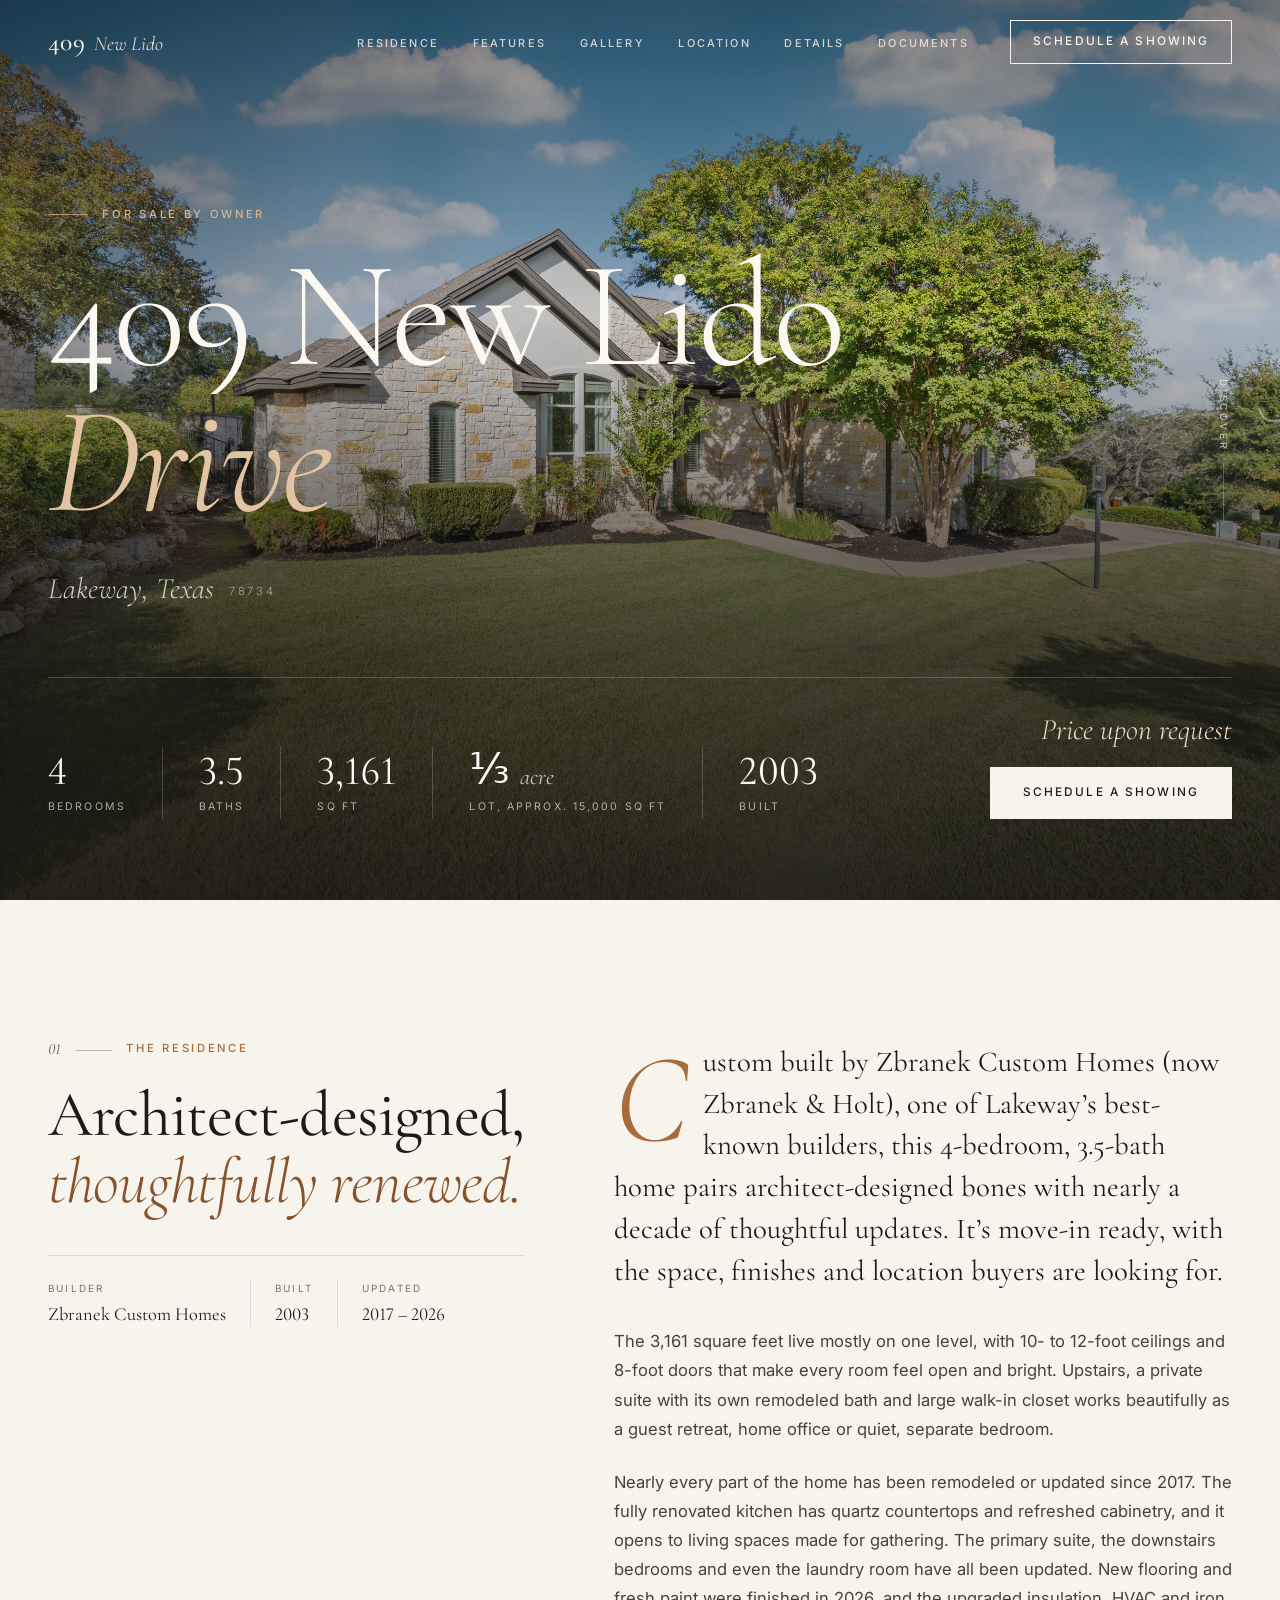
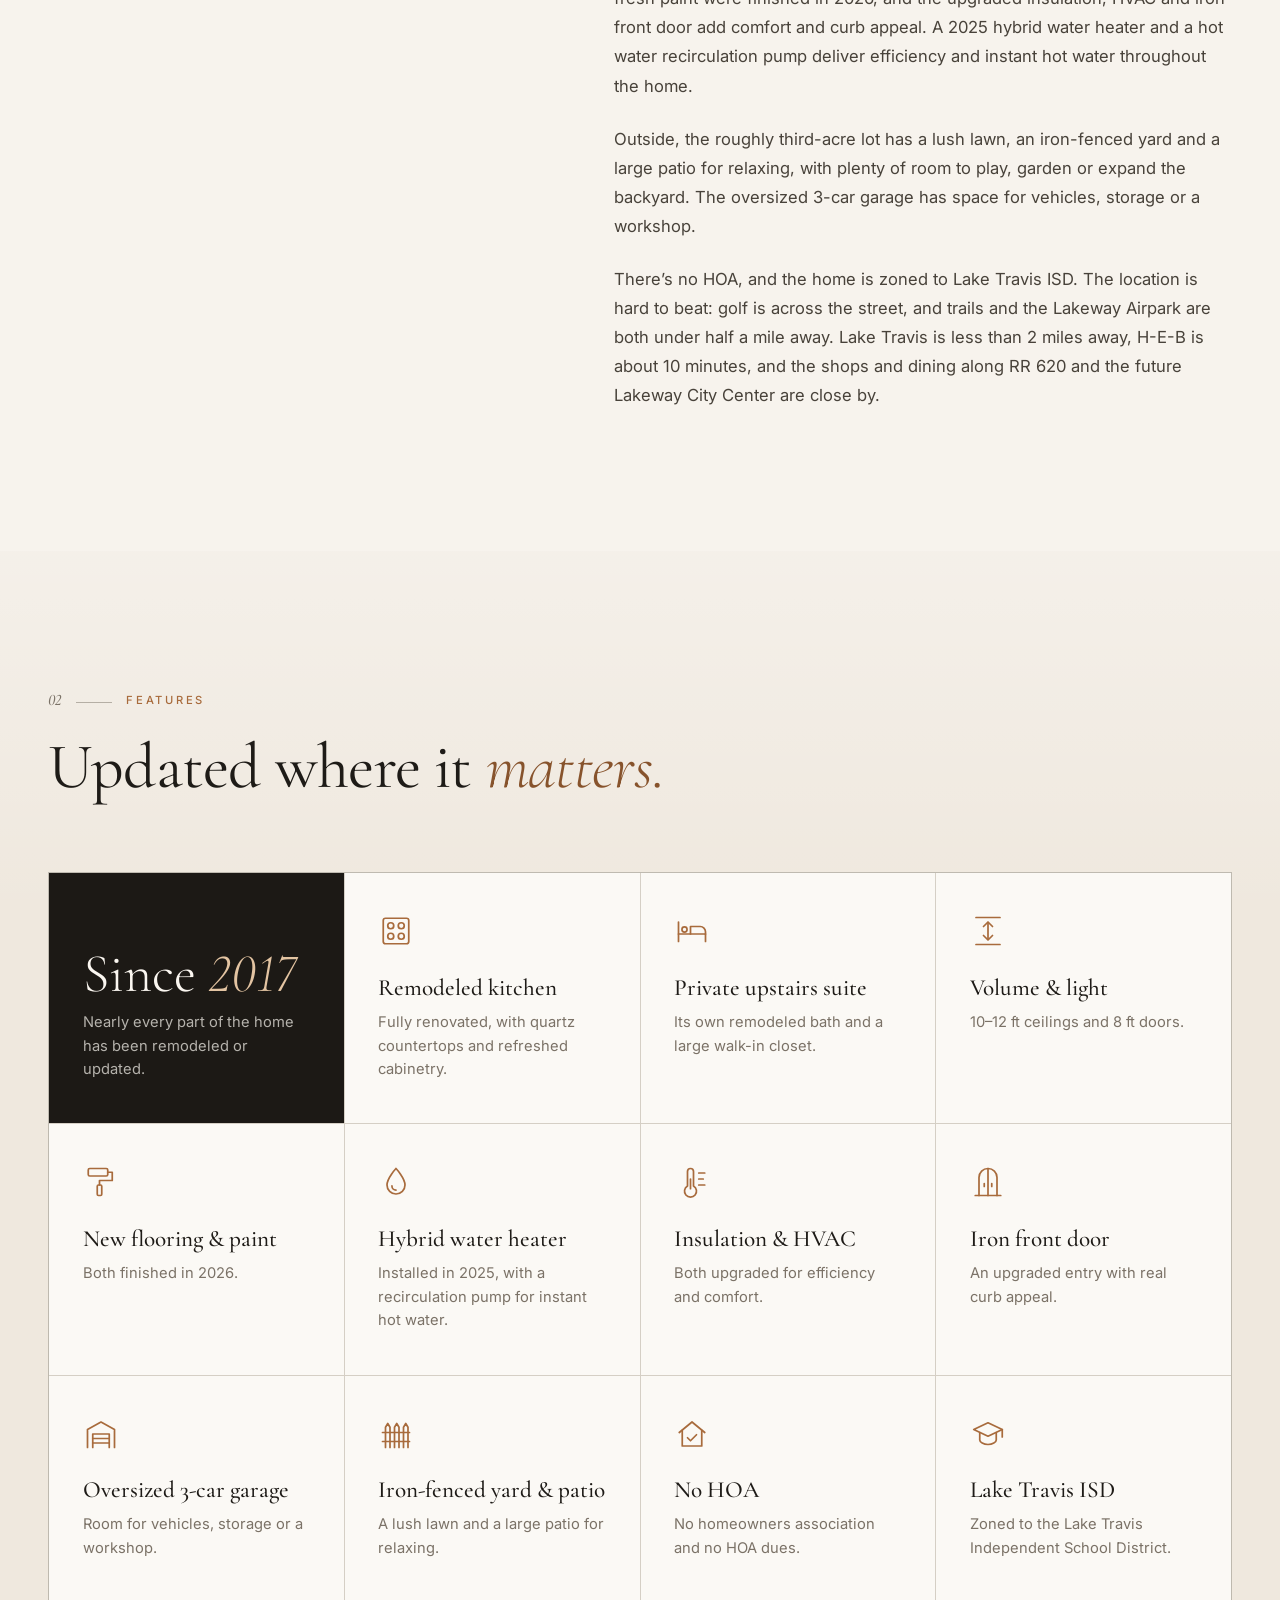
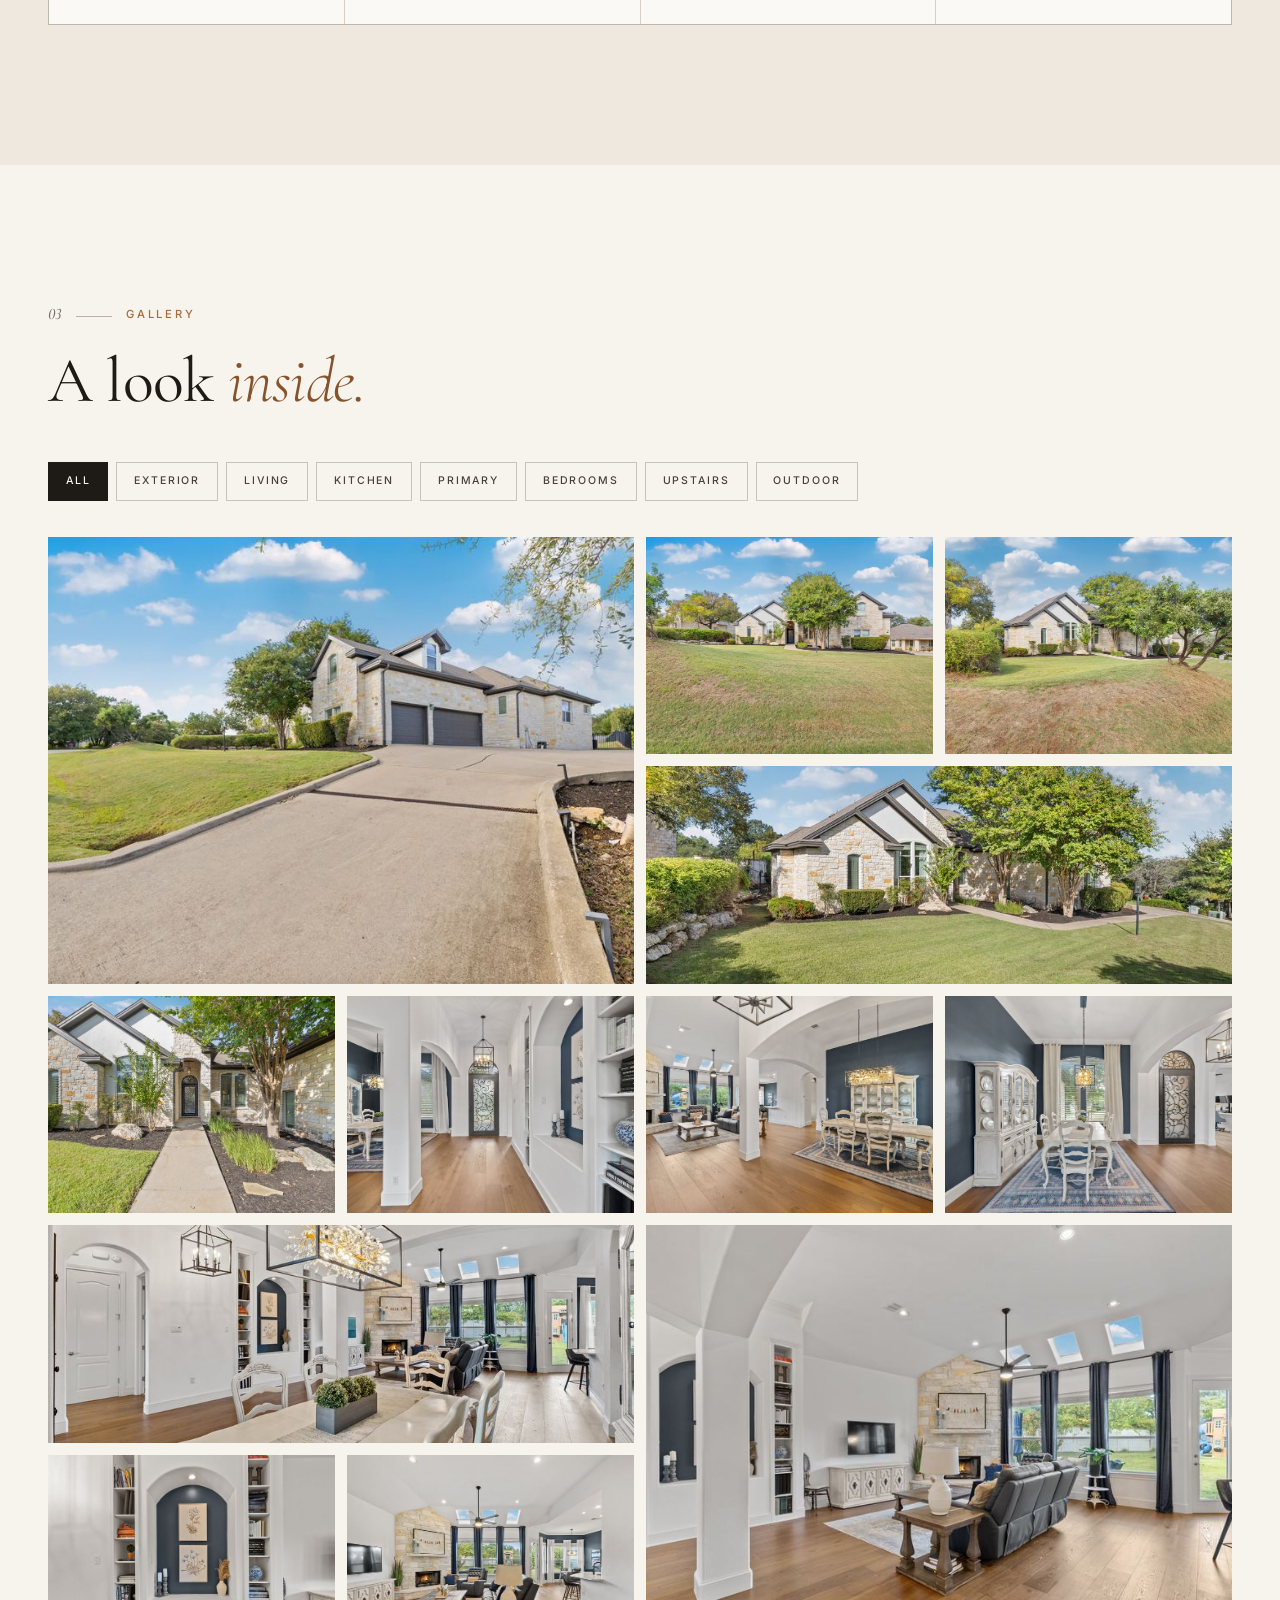
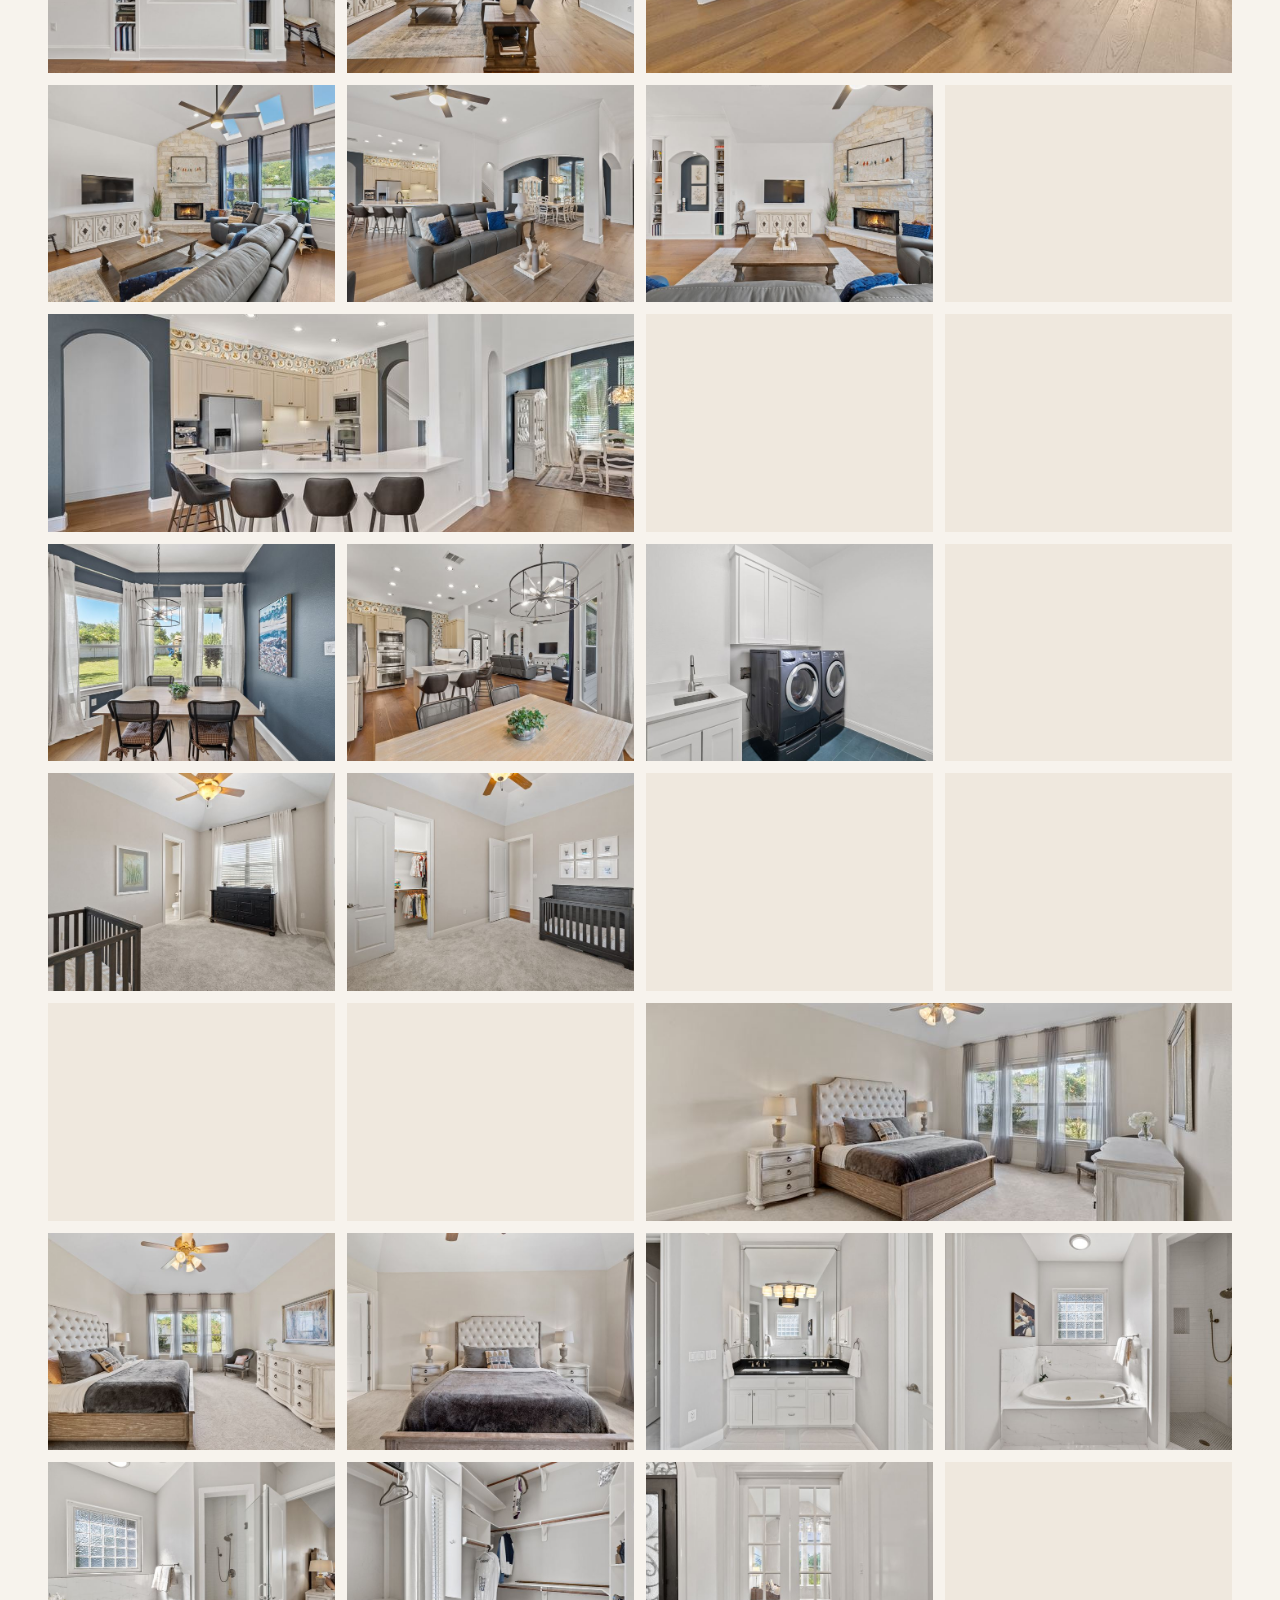
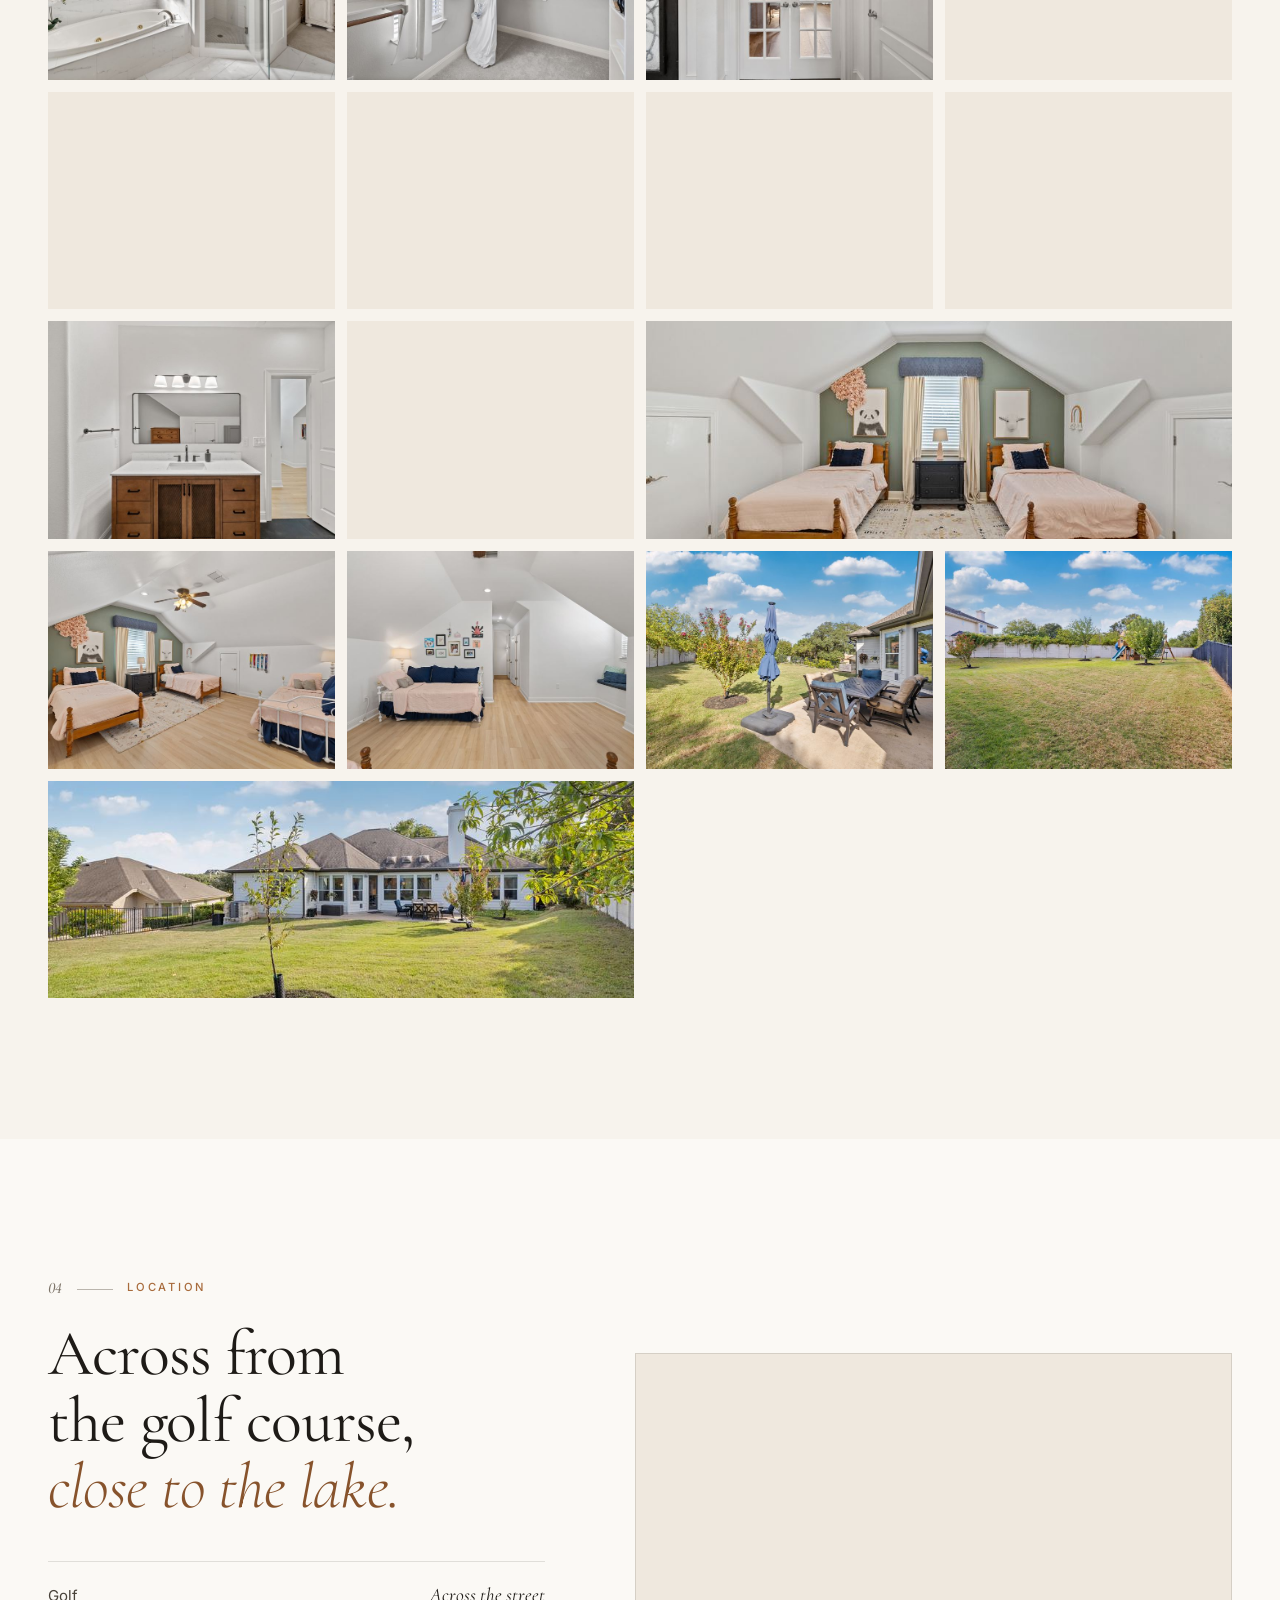
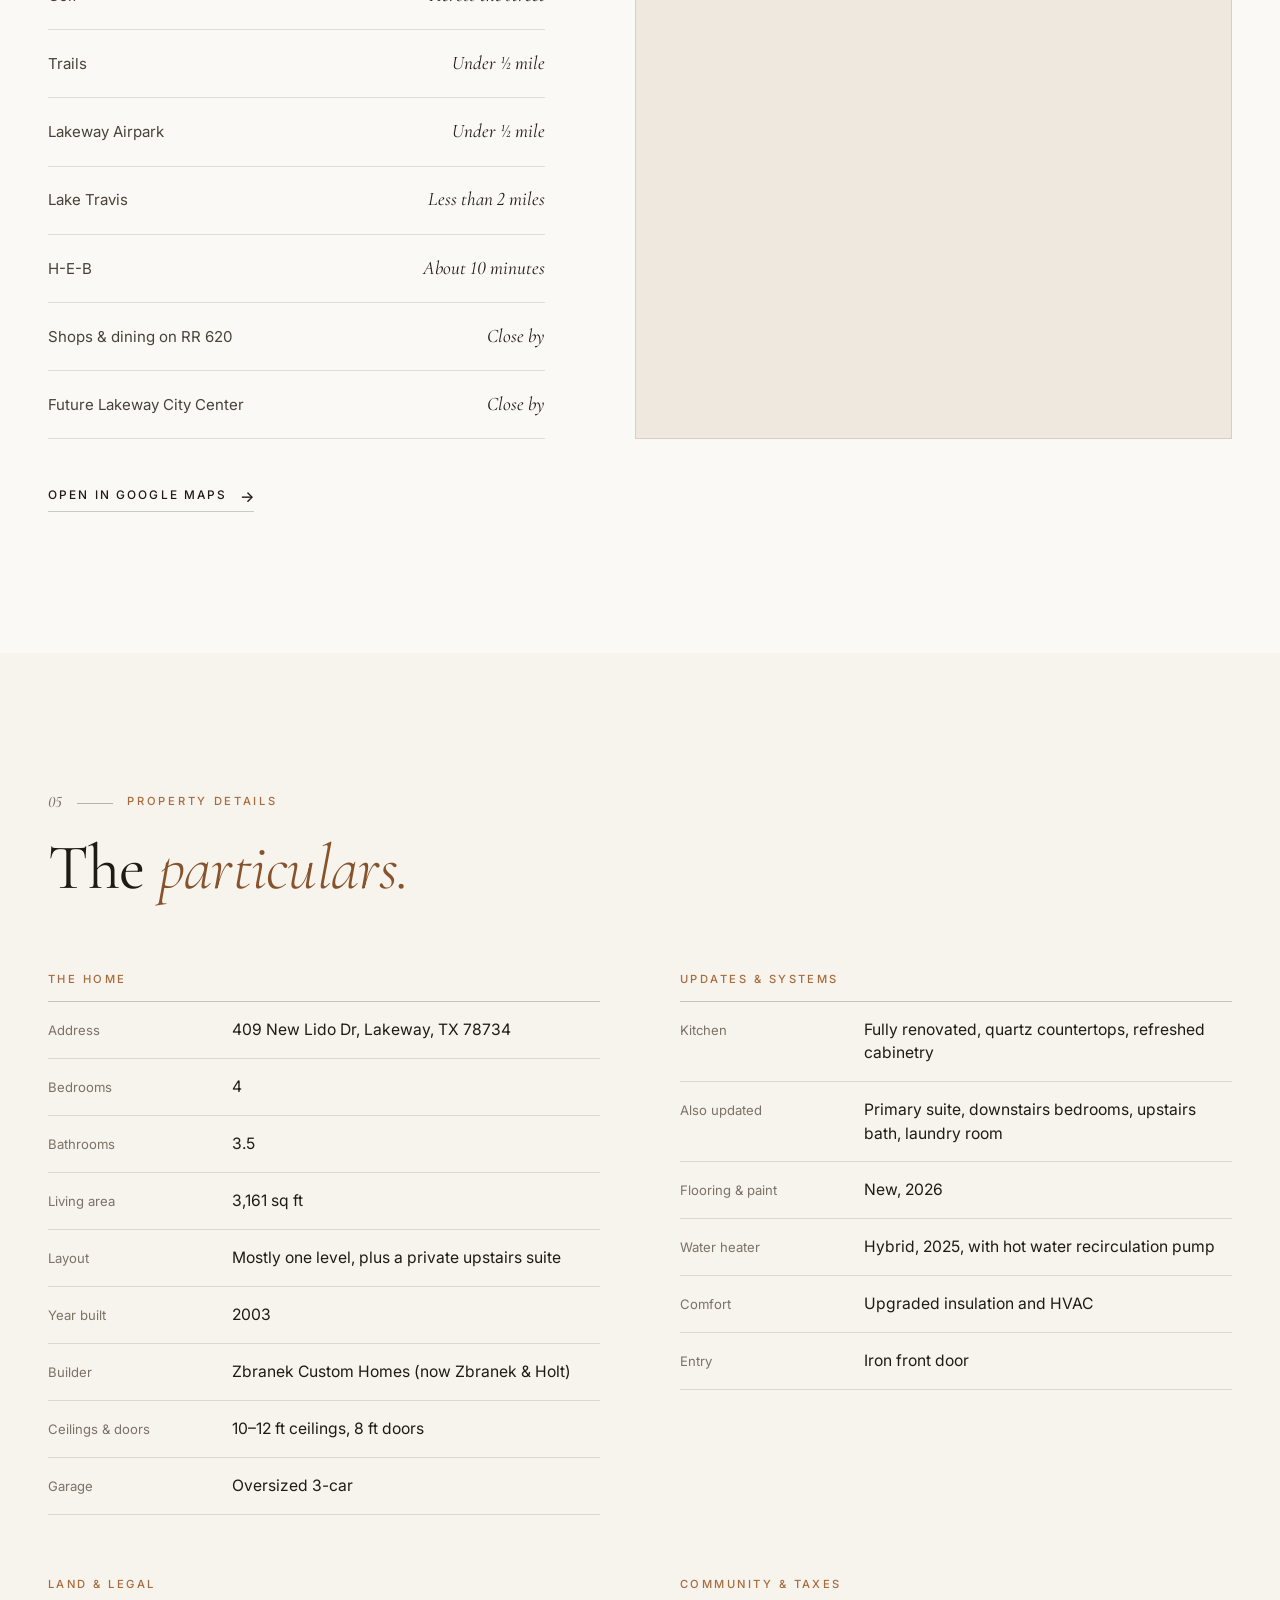
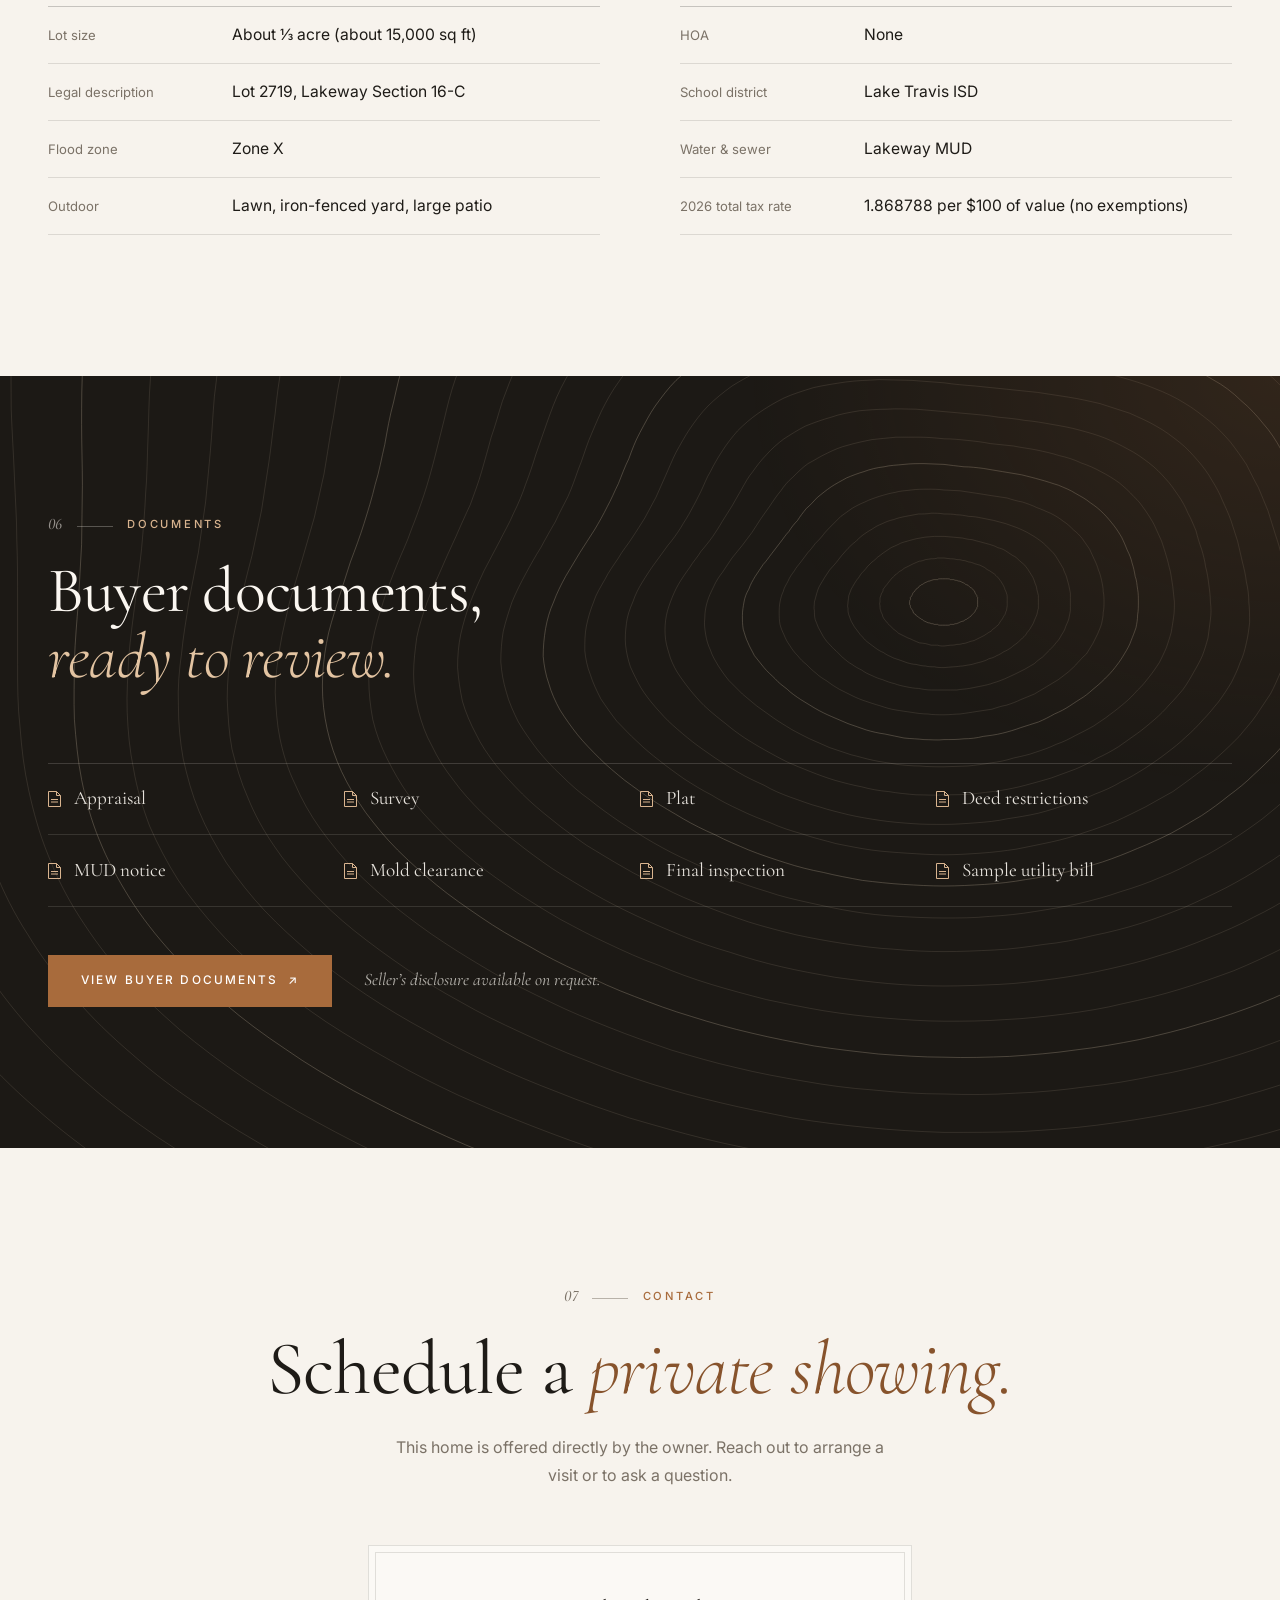
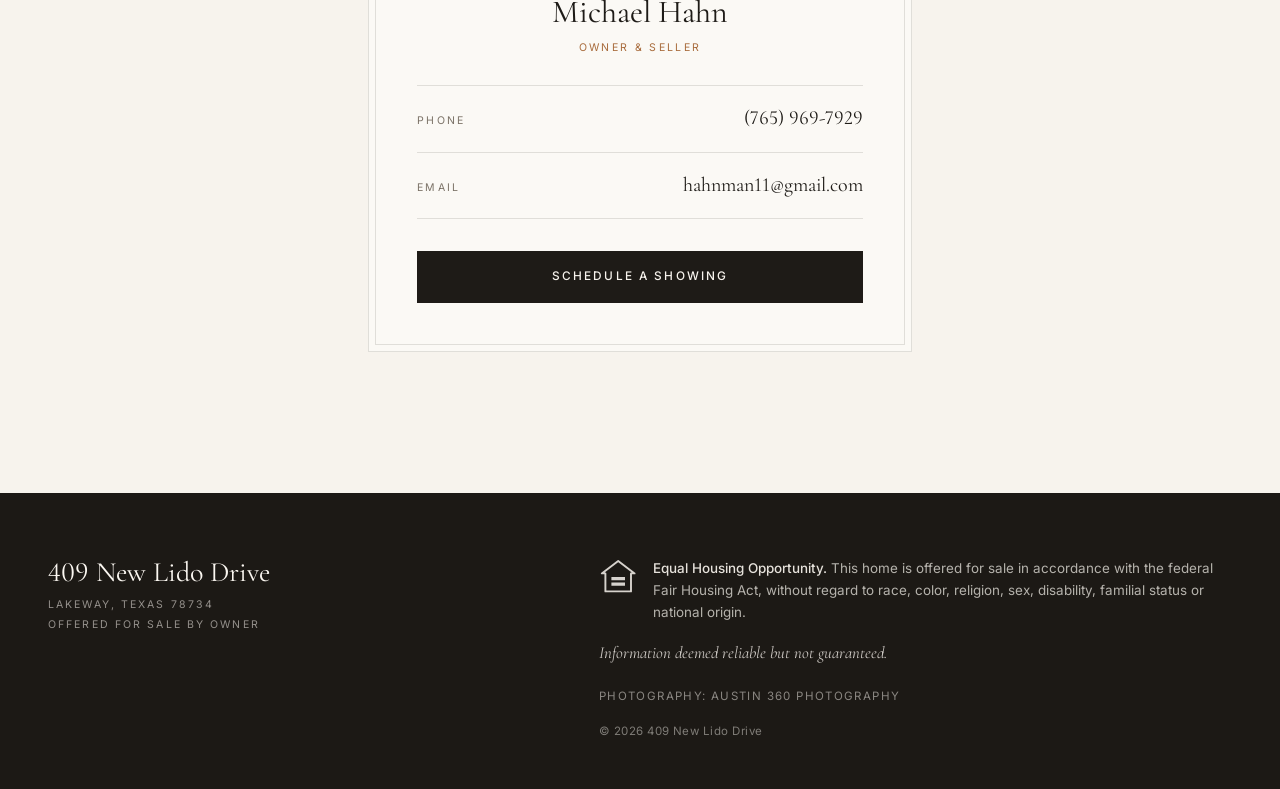
==== commit a0f018c4: "Add seller contact: Michael Hahn" ====
--- a/index.html
+++ b/index.html
@@ -342,9 +342,9 @@
 
     <!-- ================================ CONTACT ===============================
          CONTACT INFO — EDIT HERE. Replace every placeholder below:
-           • "Your Name"            → the seller's name
-           • "(512) 000-0000"       → phone (update BOTH the visible text and the tel: link)
-           • "email@example.com"    → email (update it in BOTH mailto: links AND the visible text)
+           • "Michael Hahn"            → the seller's name
+           • "(765) 969-7929"       → phone (update BOTH the visible text and the tel: link)
+           • "hahnman11@gmail.com"    → email (update it in BOTH mailto: links AND the visible text)
          ======================================================================== -->
     <section class="section contact" id="contact">
       <div class="container contact__inner">
@@ -355,13 +355,13 @@
         </header>
 
         <div class="contact__card reveal">
-          <p class="contact__name">Your Name</p>
+          <p class="contact__name">Michael Hahn</p>
           <p class="contact__role">Owner &amp; seller</p>
           <ul class="contact__lines">
-            <li><span>Phone</span><a href="tel:+15120000000">(512) 000-0000</a></li>
-            <li><span>Email</span><a href="mailto:email@example.com">email@example.com</a></li>
+            <li><span>Phone</span><a href="tel:+17659697929">(765) 969-7929</a></li>
+            <li><span>Email</span><a href="mailto:hahnman11@gmail.com">hahnman11@gmail.com</a></li>
           </ul>
-          <a class="btn btn--dark contact__btn" href="mailto:email@example.com?subject=Showing%20request%20%E2%80%94%20409%20New%20Lido%20Dr&amp;body=Hello%2C%0D%0A%0D%0AI%27d%20like%20to%20schedule%20a%20showing%20of%20409%20New%20Lido%20Dr%2C%20Lakeway%2C%20TX%2078734.%0D%0A%0D%0APreferred%20days%20and%20times%3A%0D%0A%0D%0AName%3A%0D%0APhone%3A%0D%0A">Schedule a showing</a>
+          <a class="btn btn--dark contact__btn" href="mailto:hahnman11@gmail.com?subject=Showing%20request%20%E2%80%94%20409%20New%20Lido%20Dr&amp;body=Hello%2C%0D%0A%0D%0AI%27d%20like%20to%20schedule%20a%20showing%20of%20409%20New%20Lido%20Dr%2C%20Lakeway%2C%20TX%2078734.%0D%0A%0D%0APreferred%20days%20and%20times%3A%0D%0A%0D%0AName%3A%0D%0APhone%3A%0D%0A">Schedule a showing</a>
         </div>
       </div>
     </section>
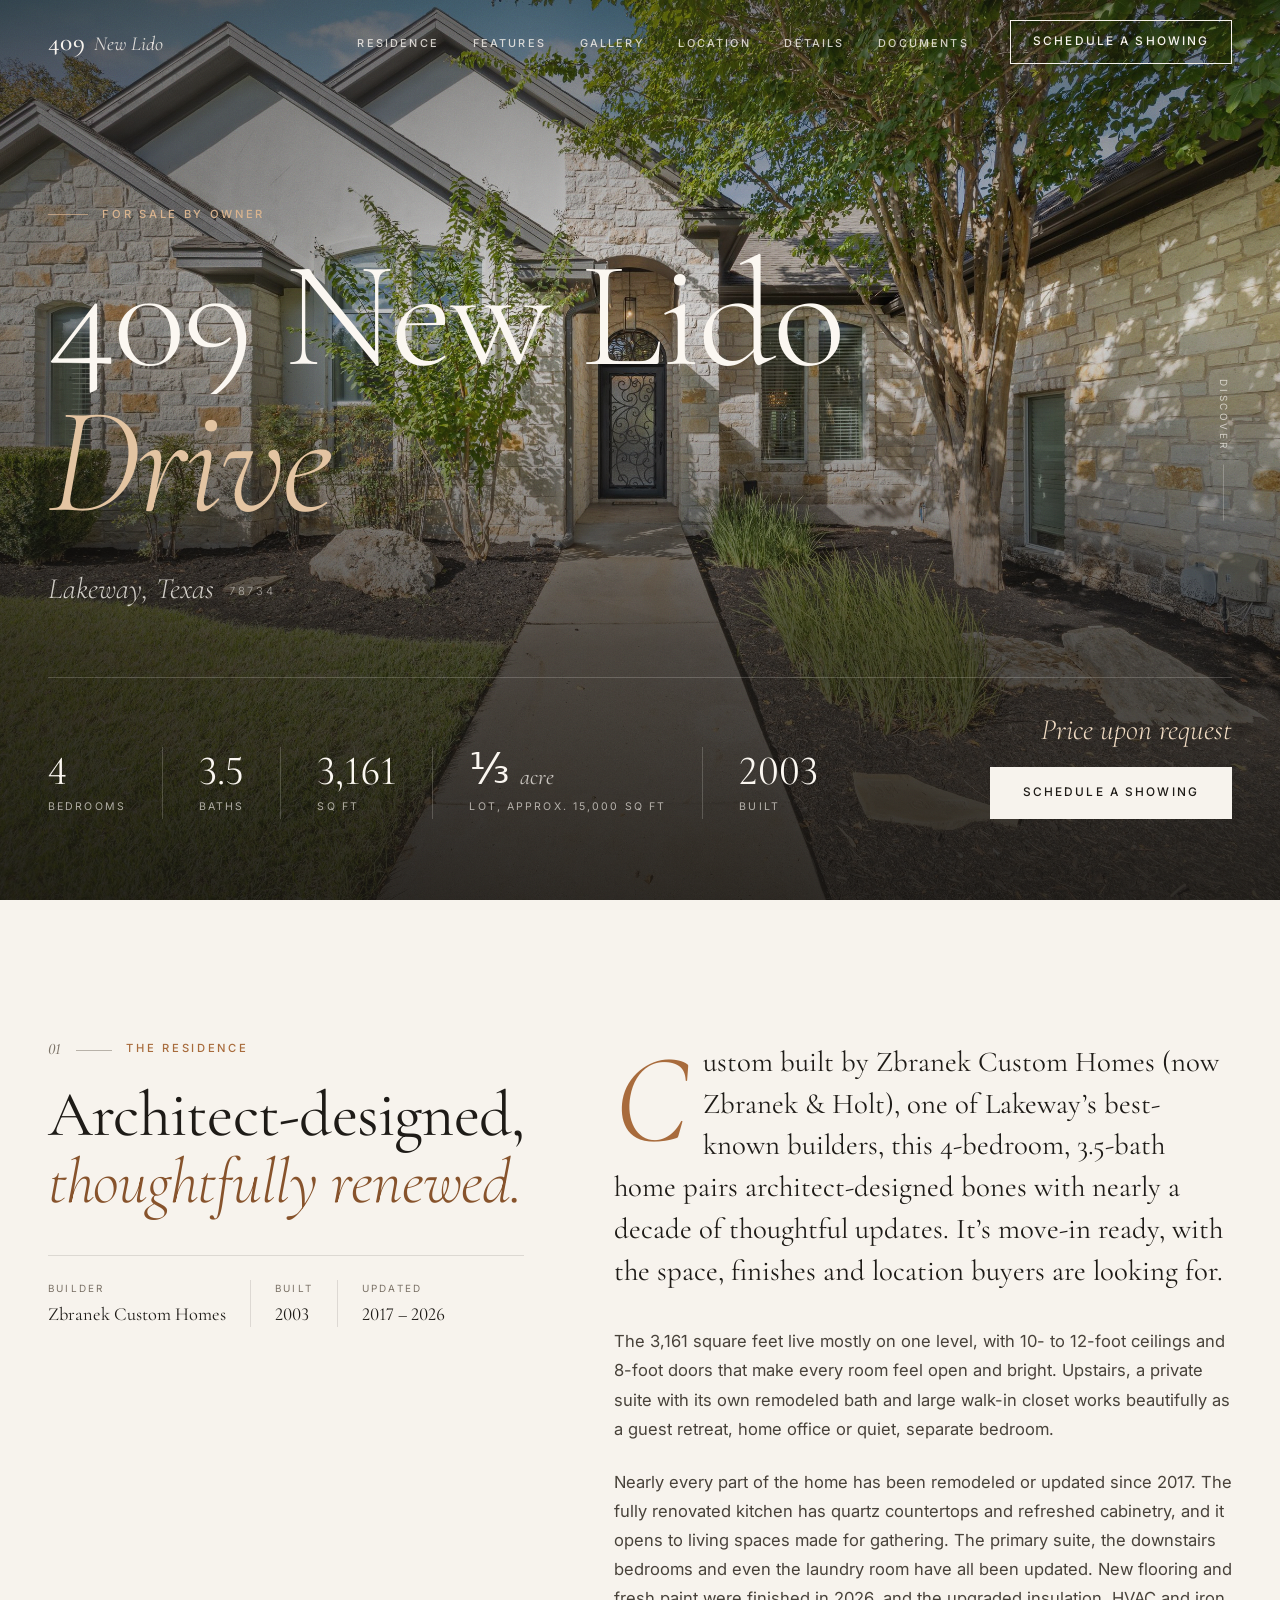
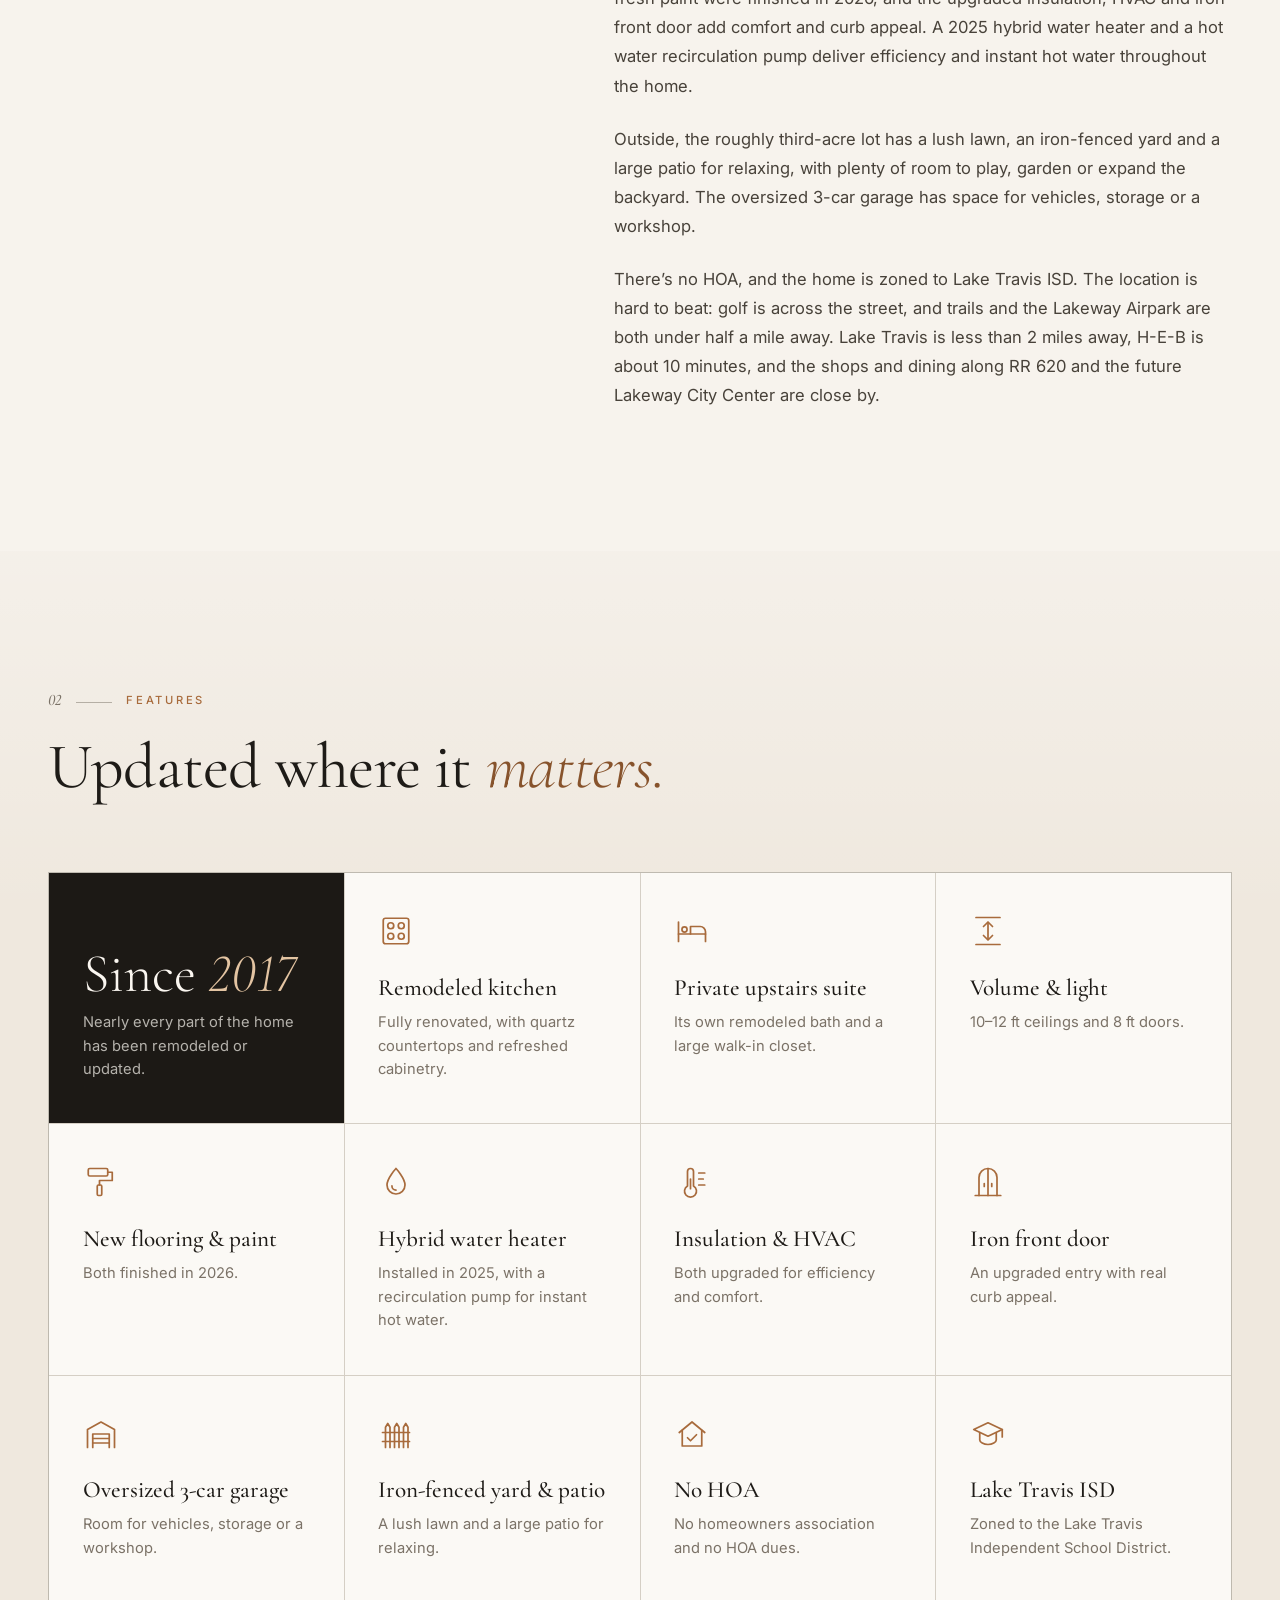
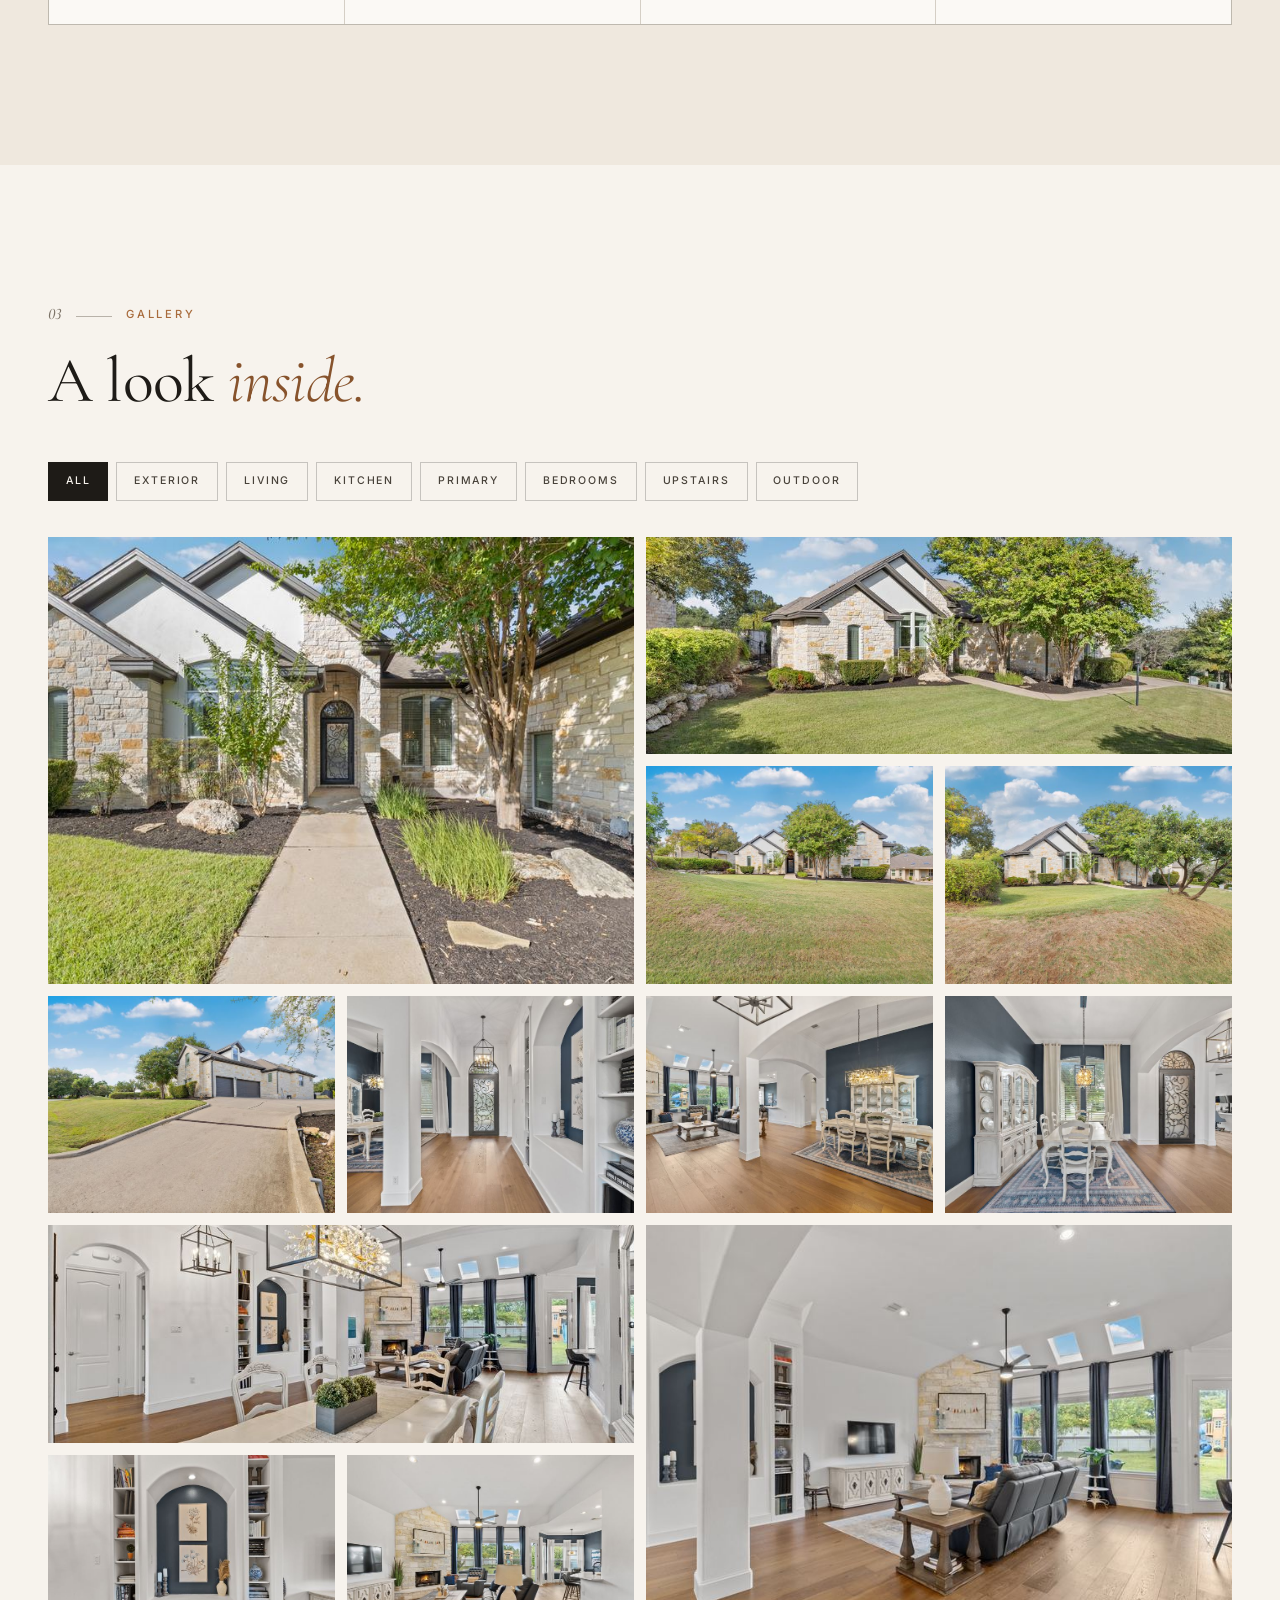
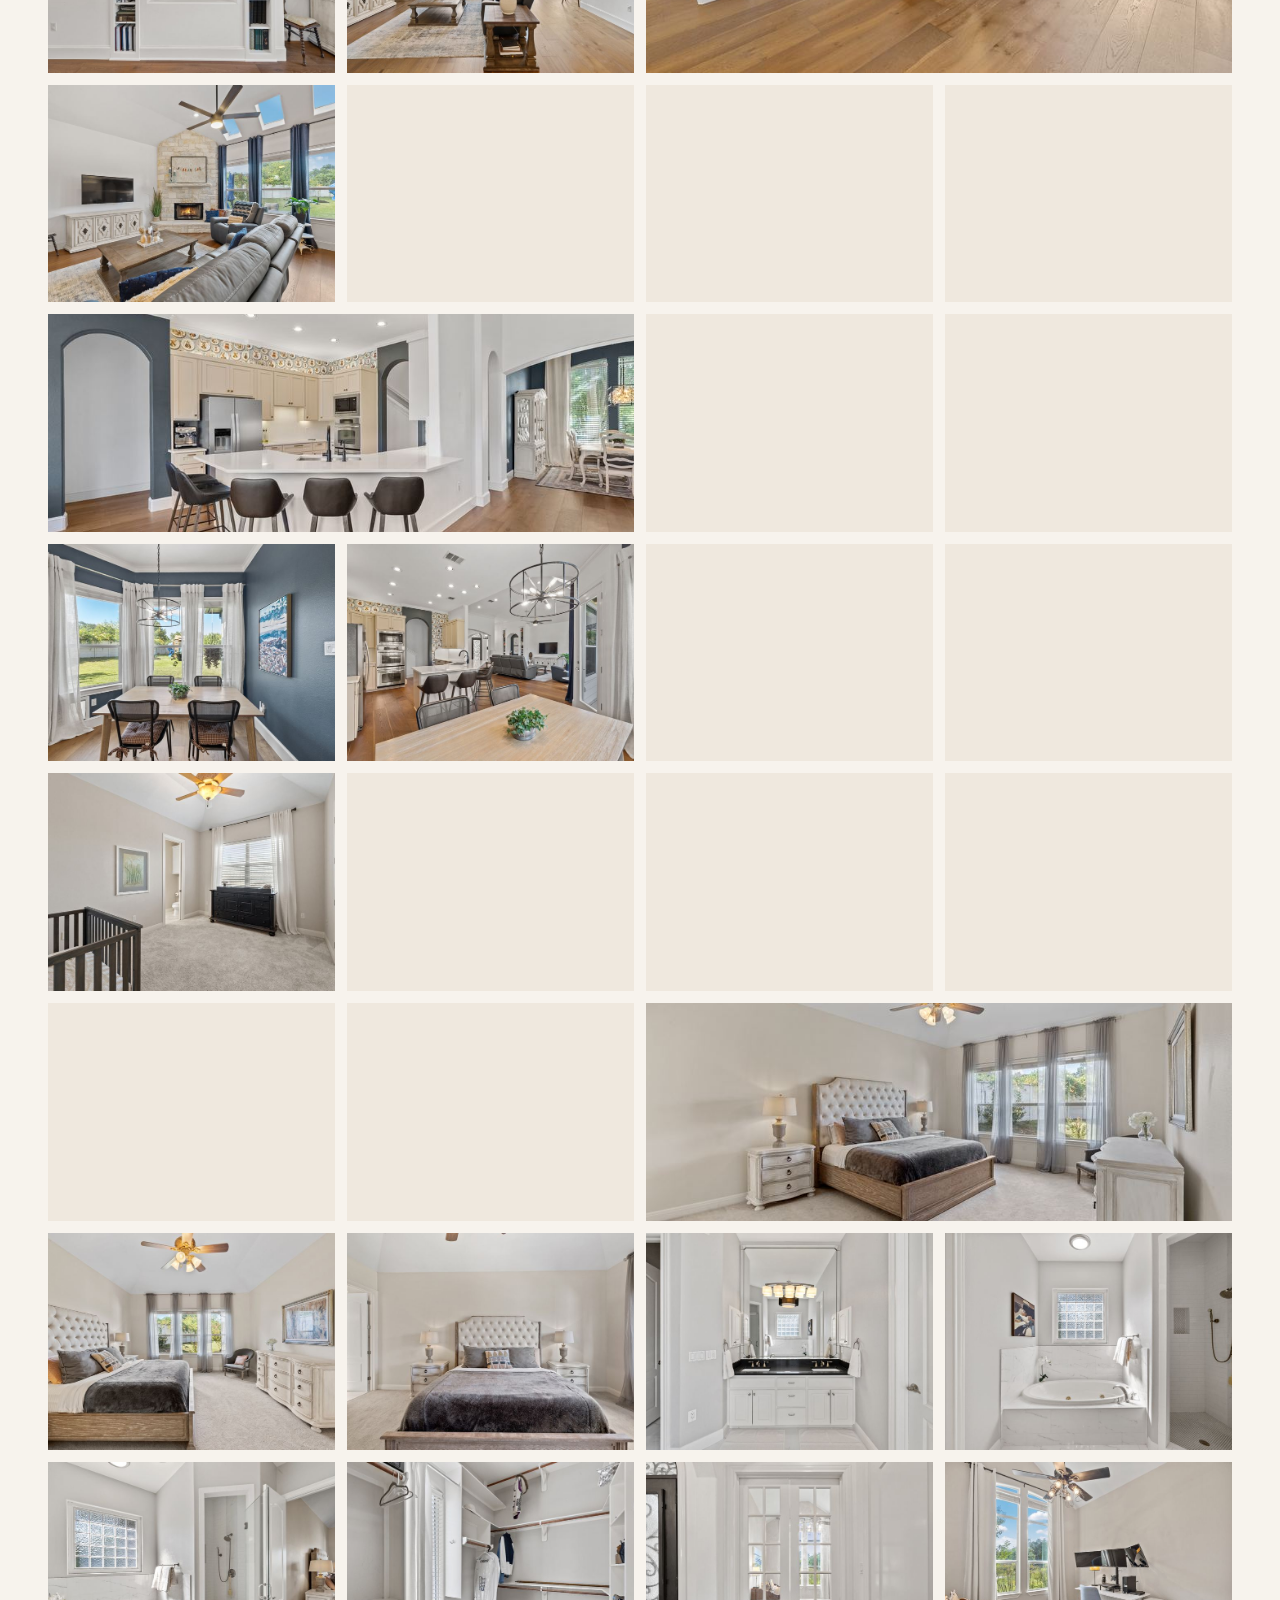
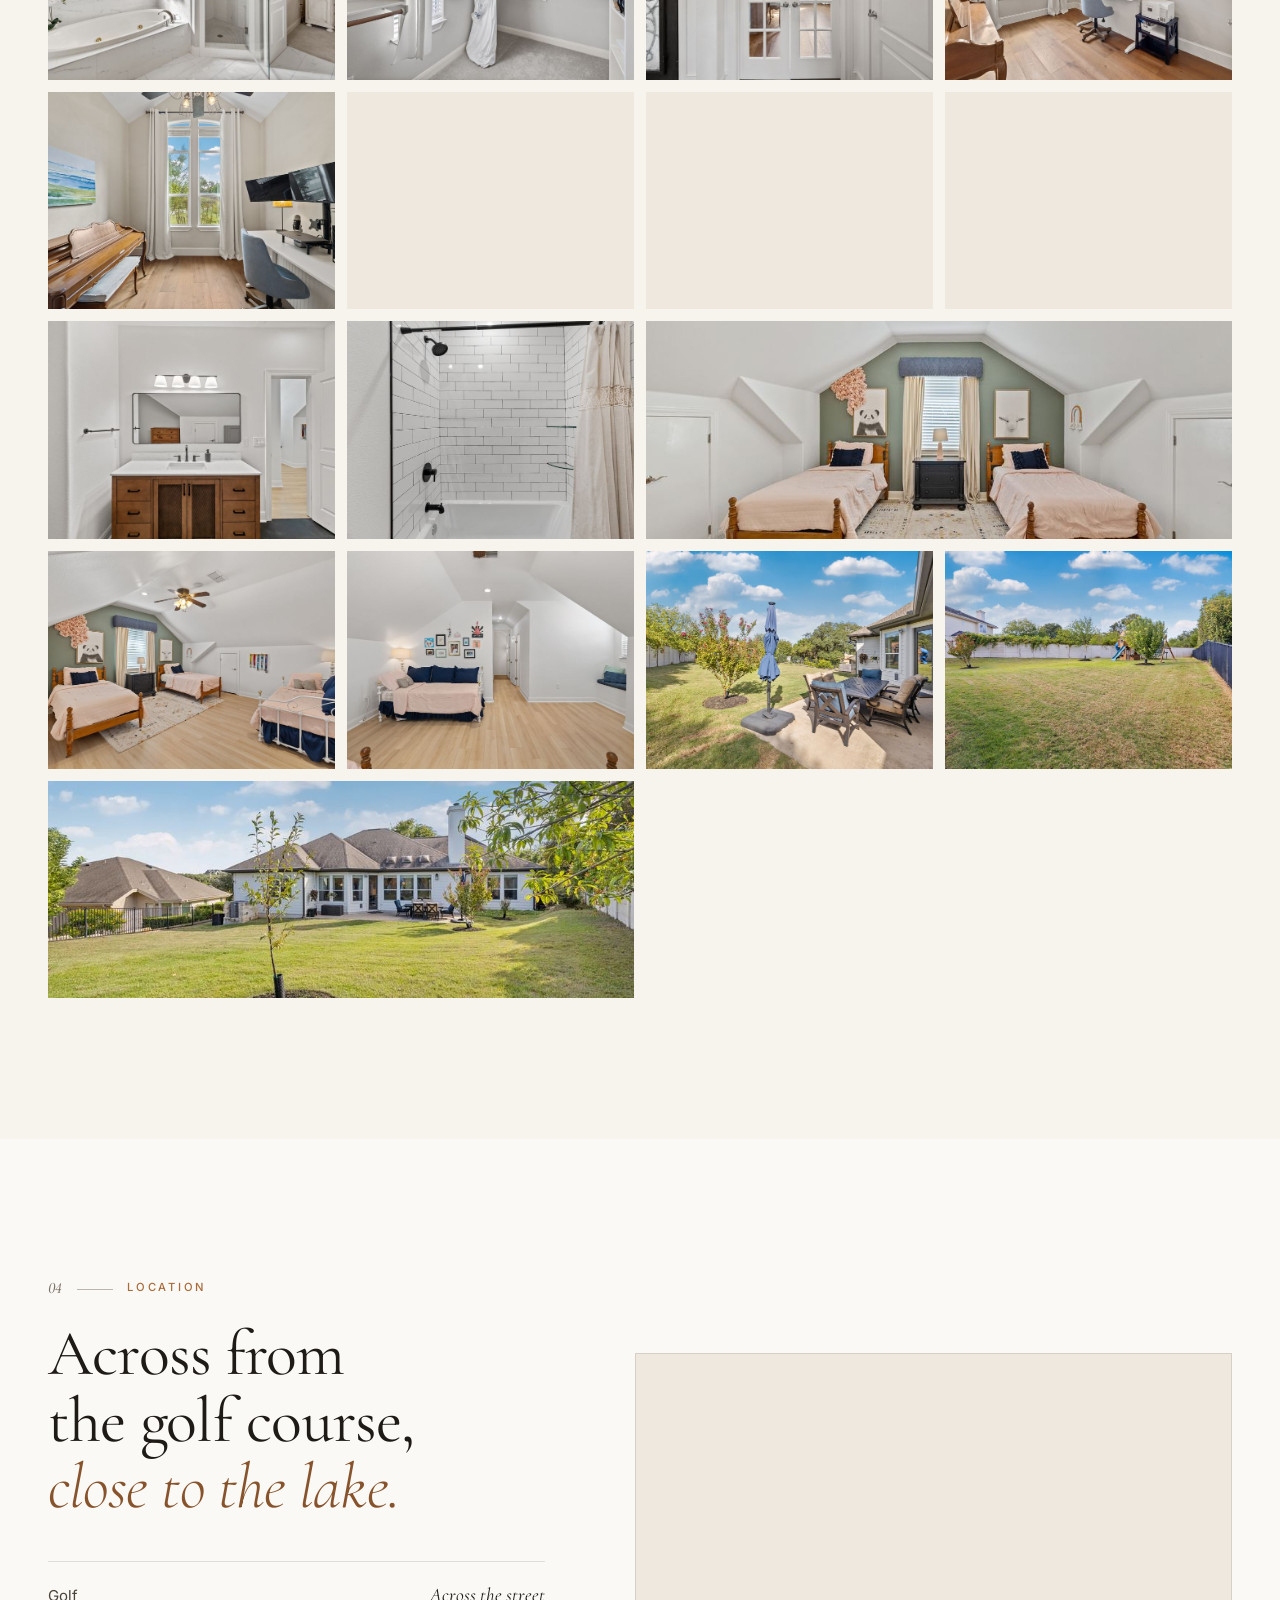
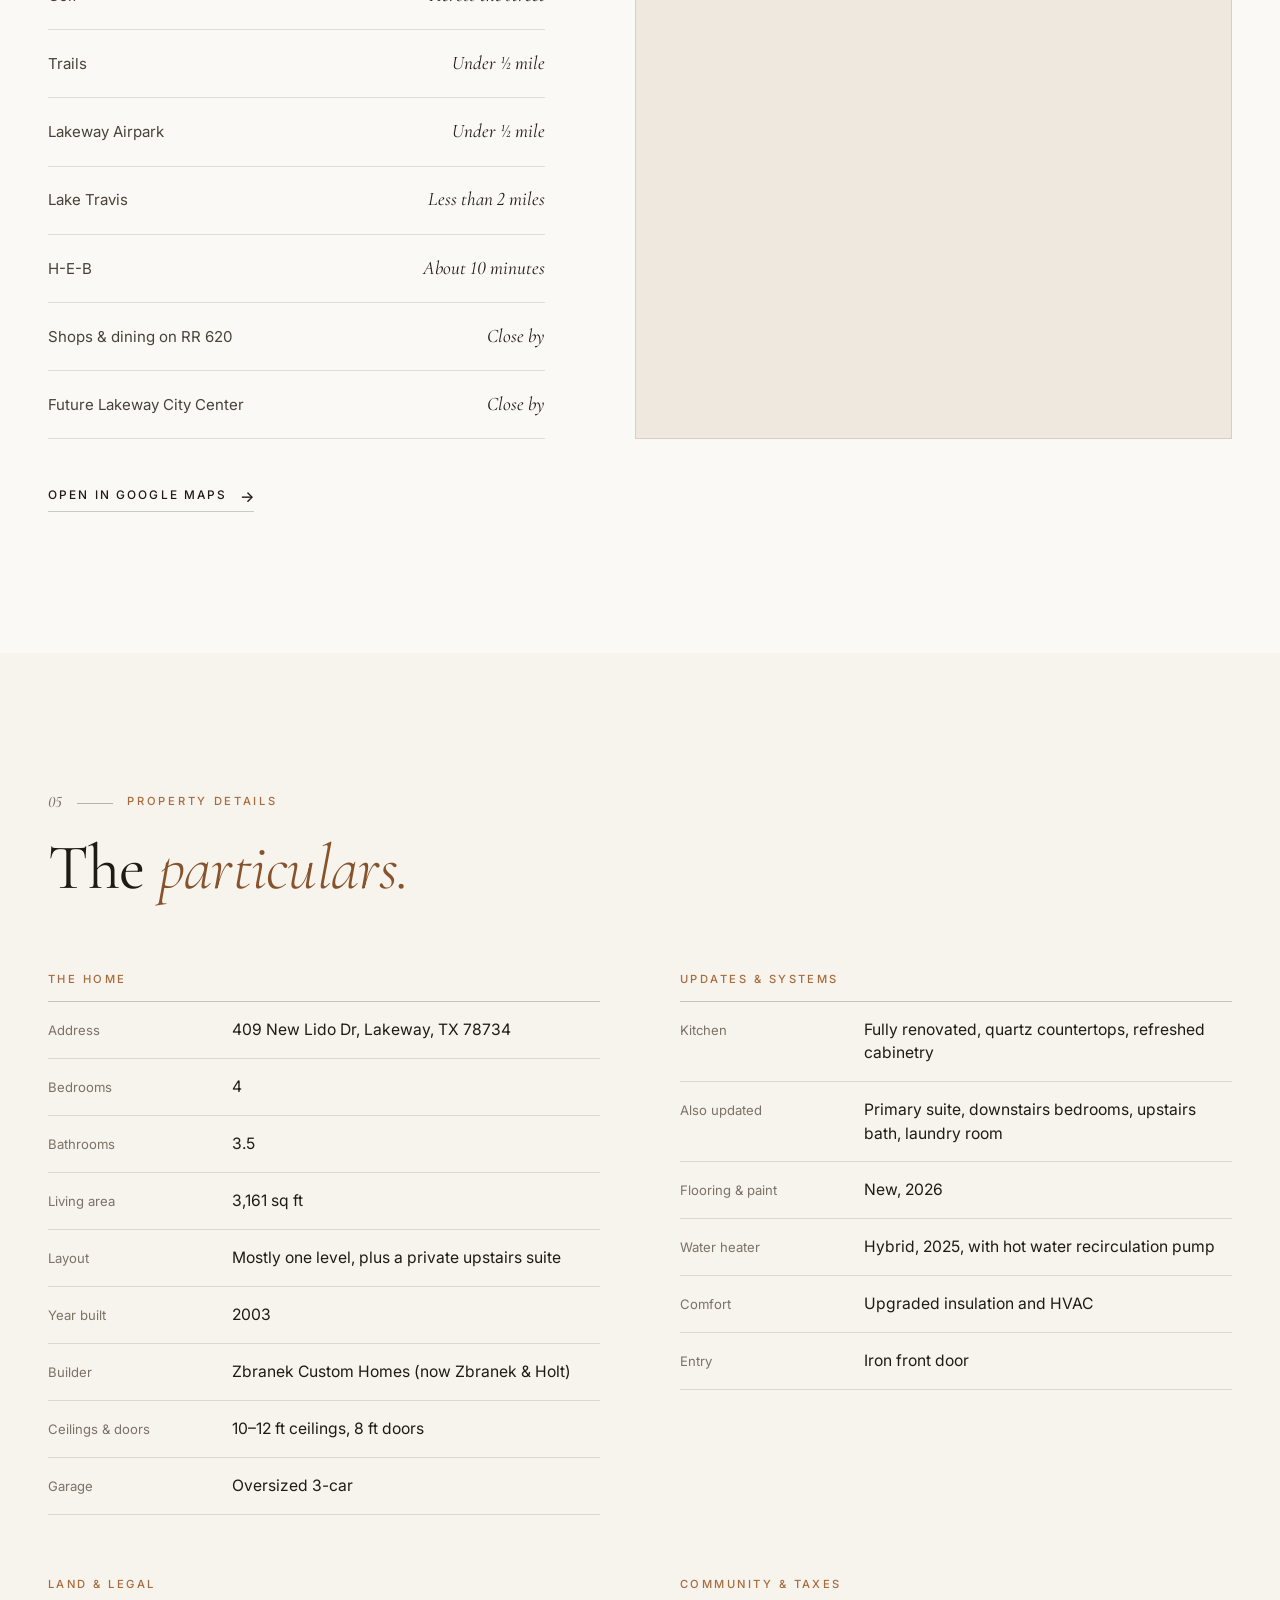
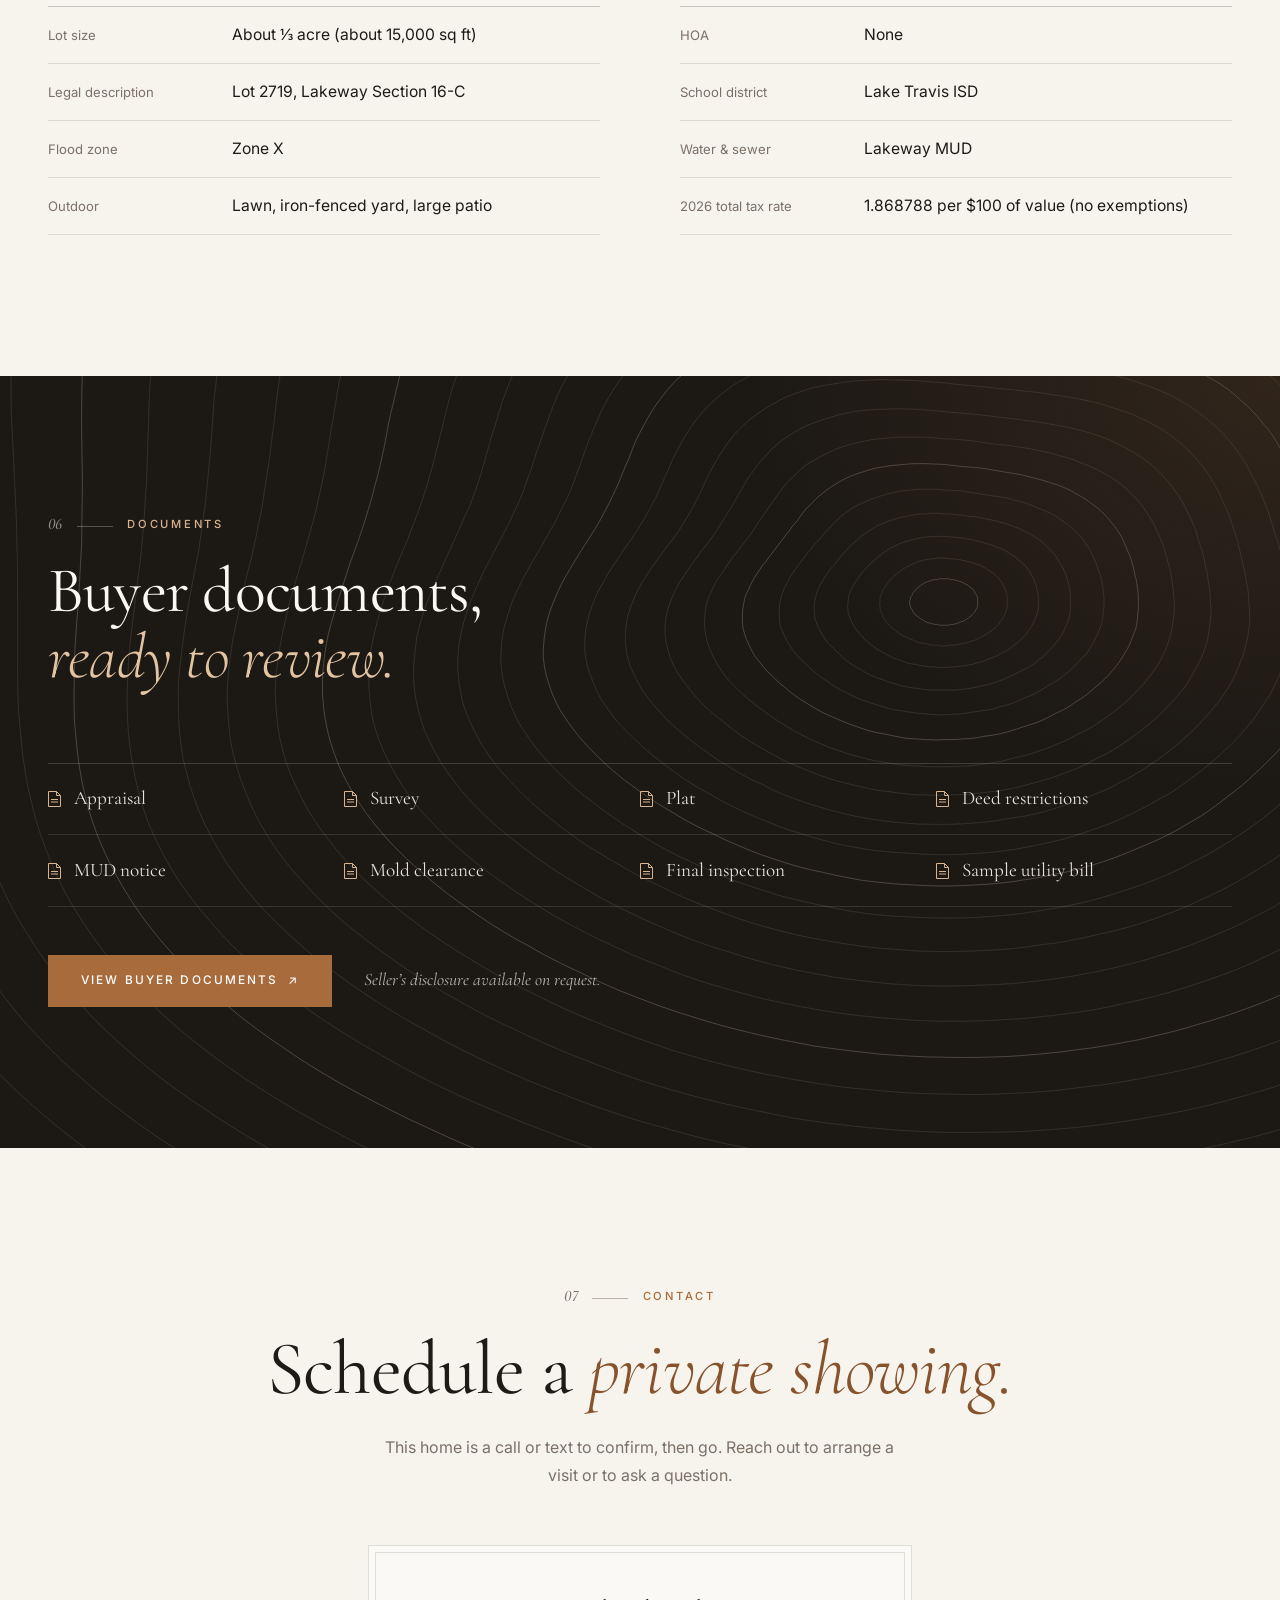
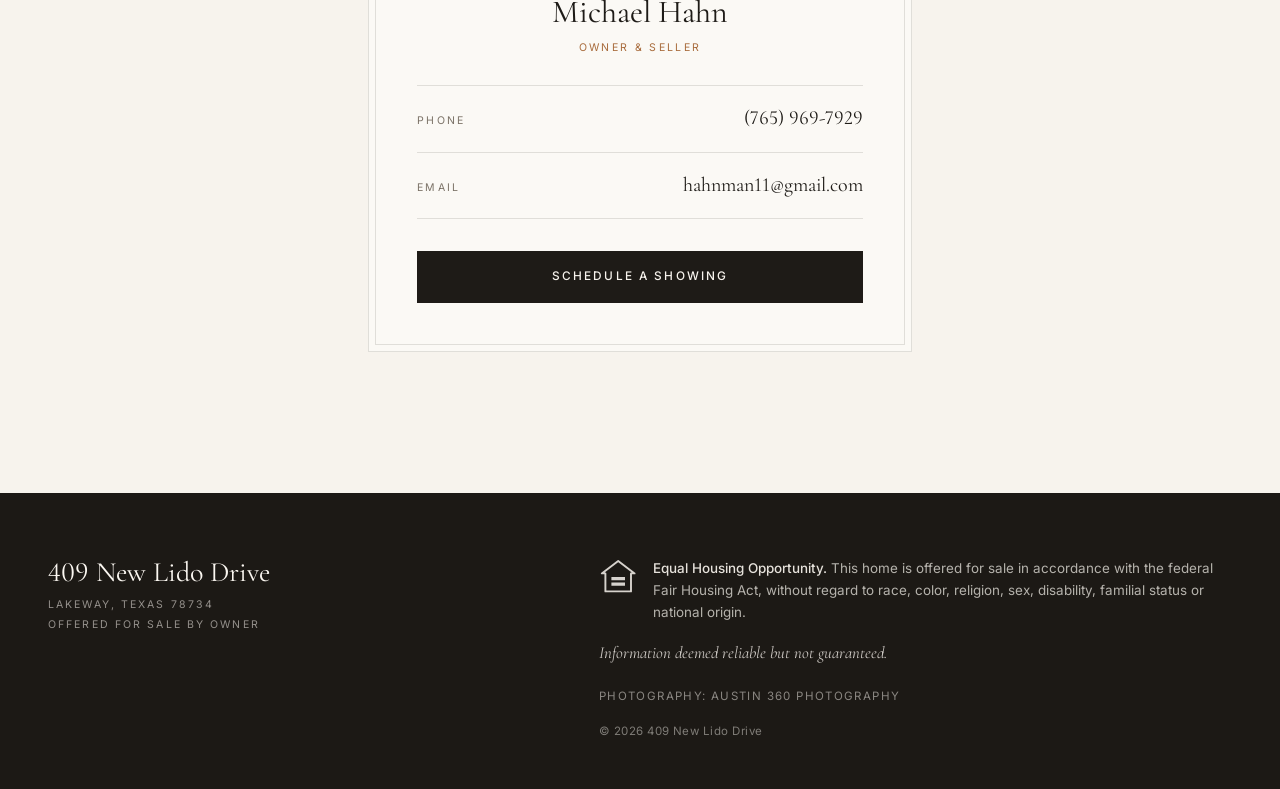
==== commit 7e4ec07d: "Update showing section copy" ====
--- a/index.html
+++ b/index.html
@@ -351,7 +351,7 @@
         <header class="reveal">
           <p class="eyebrow"><span class="num">07</span>Contact</p>
           <h2 class="display">Schedule a <em>private showing.</em></h2>
-          <p class="contact__lede">This home is offered directly by the owner. Reach out to arrange a visit or to ask a question.</p>
+          <p class="contact__lede">This home is a call or text to confirm, then go. Reach out to arrange a visit or to ask a question.</p>
         </header>
 
         <div class="contact__card reveal">
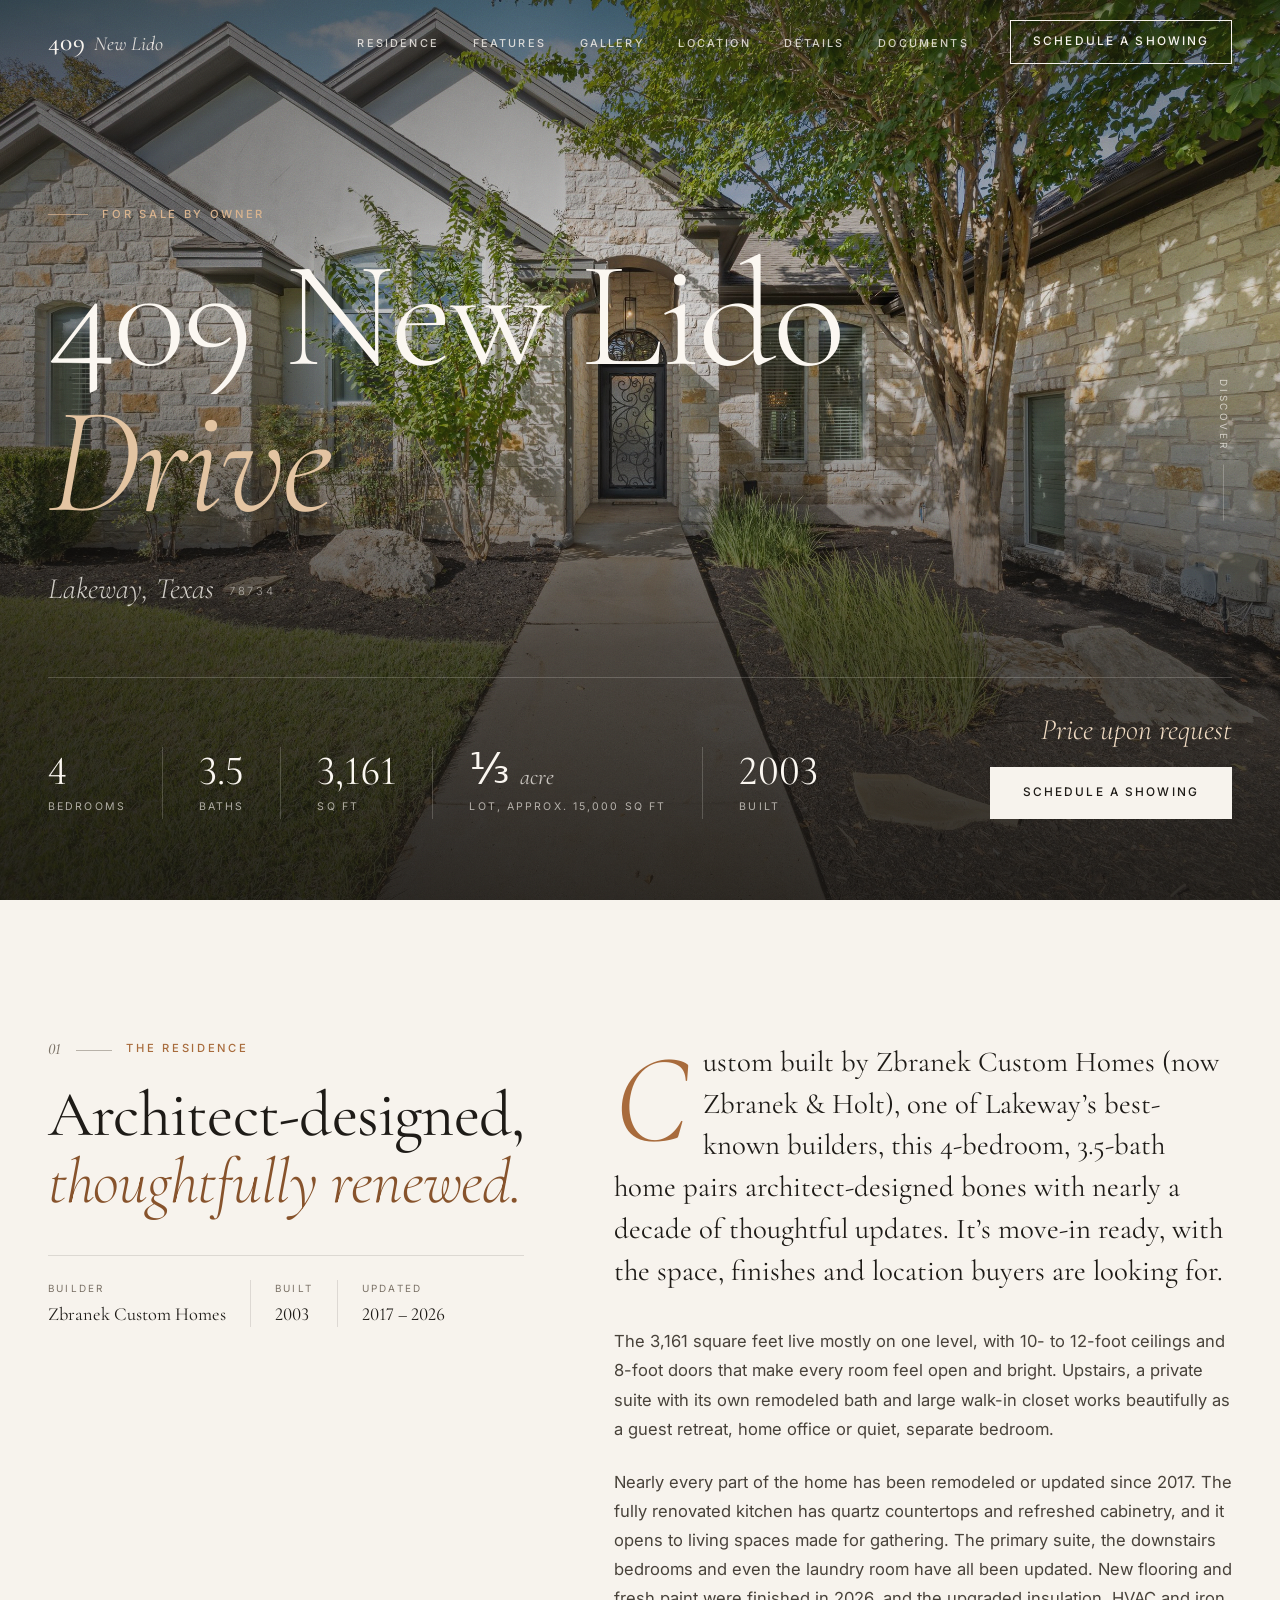
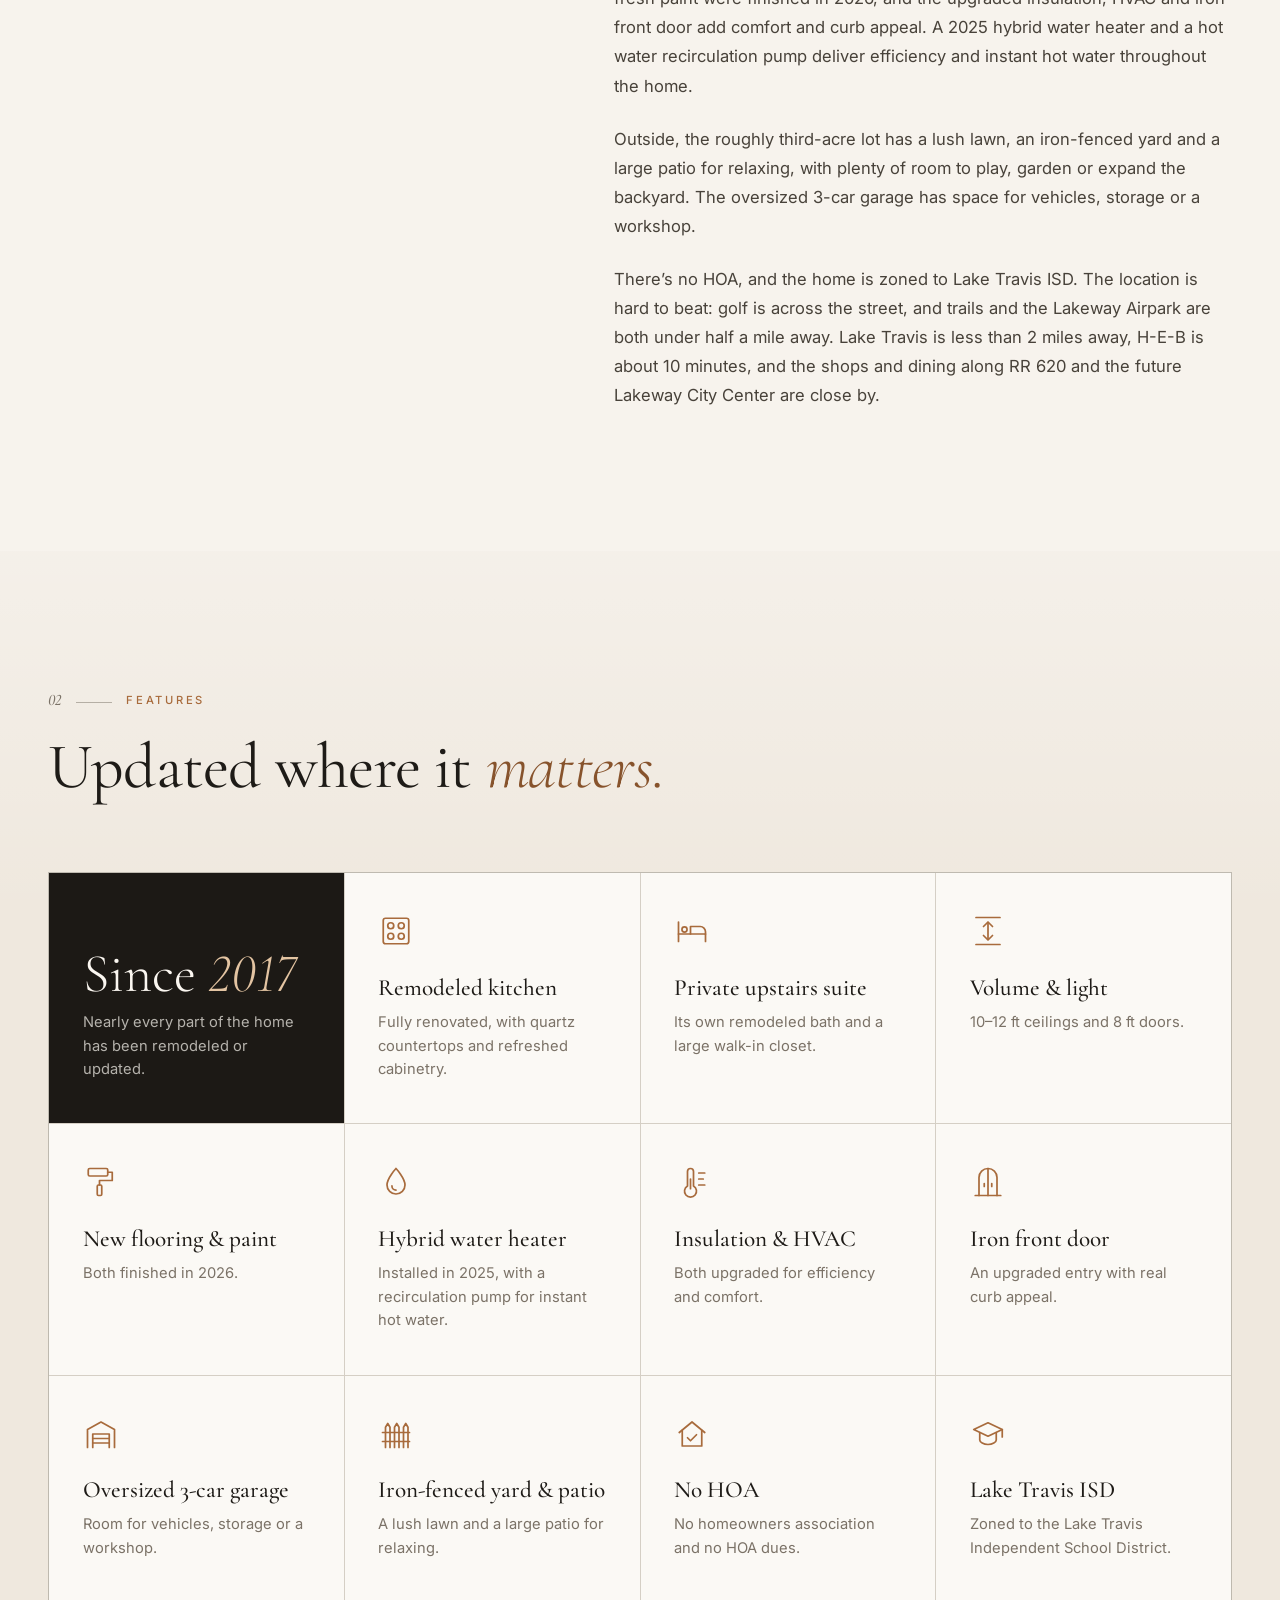
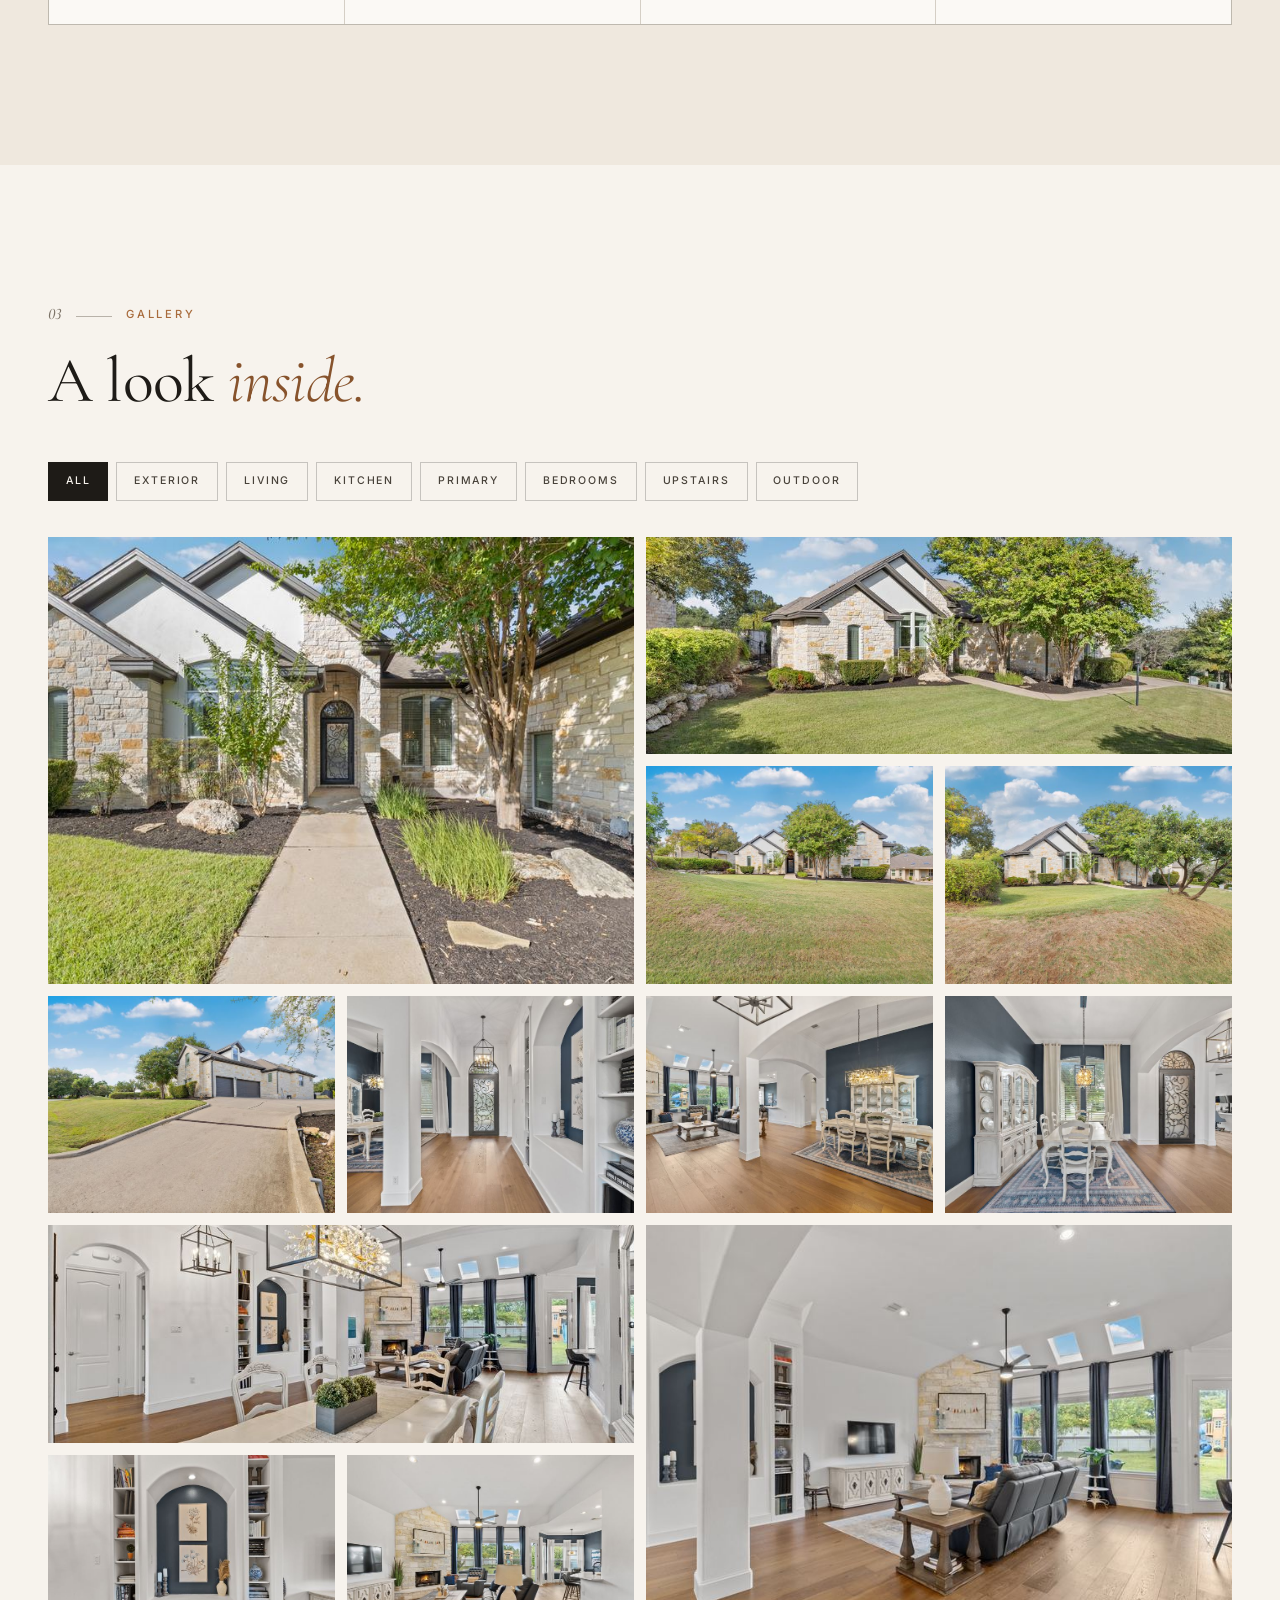
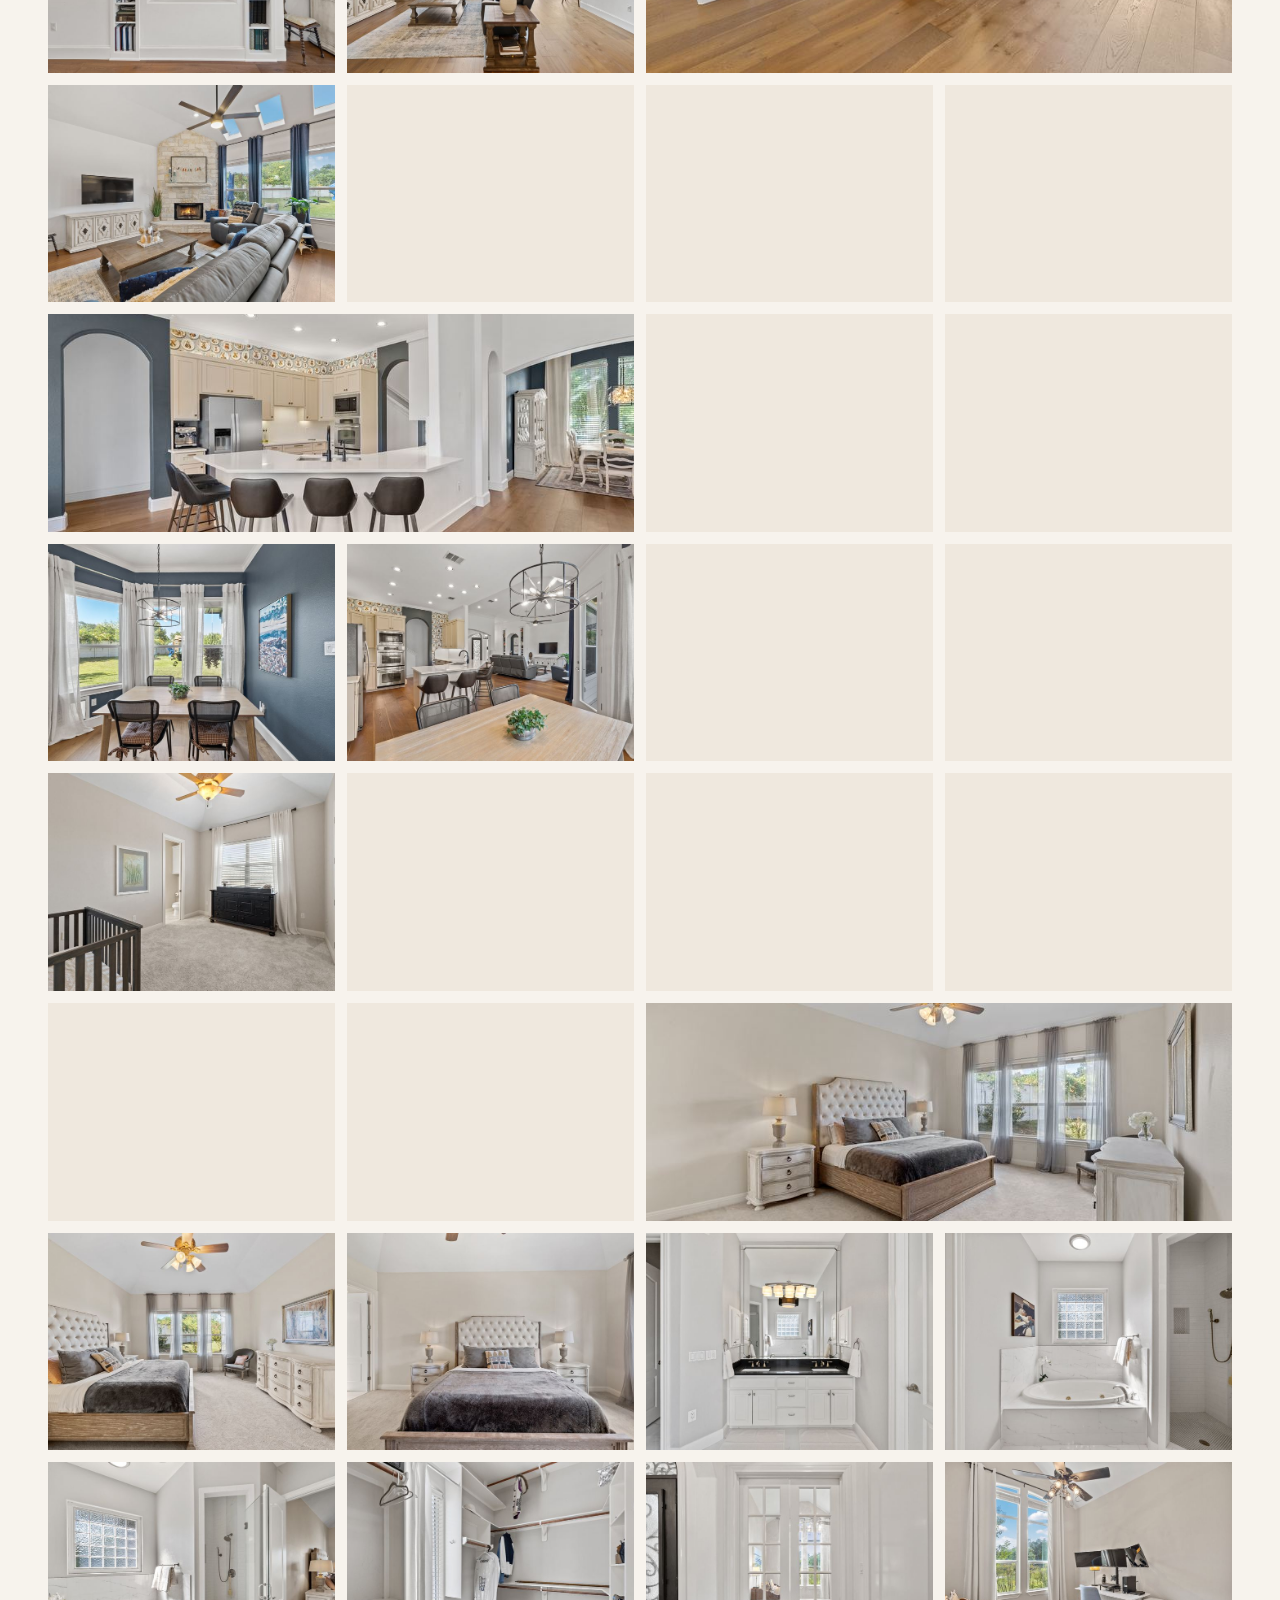
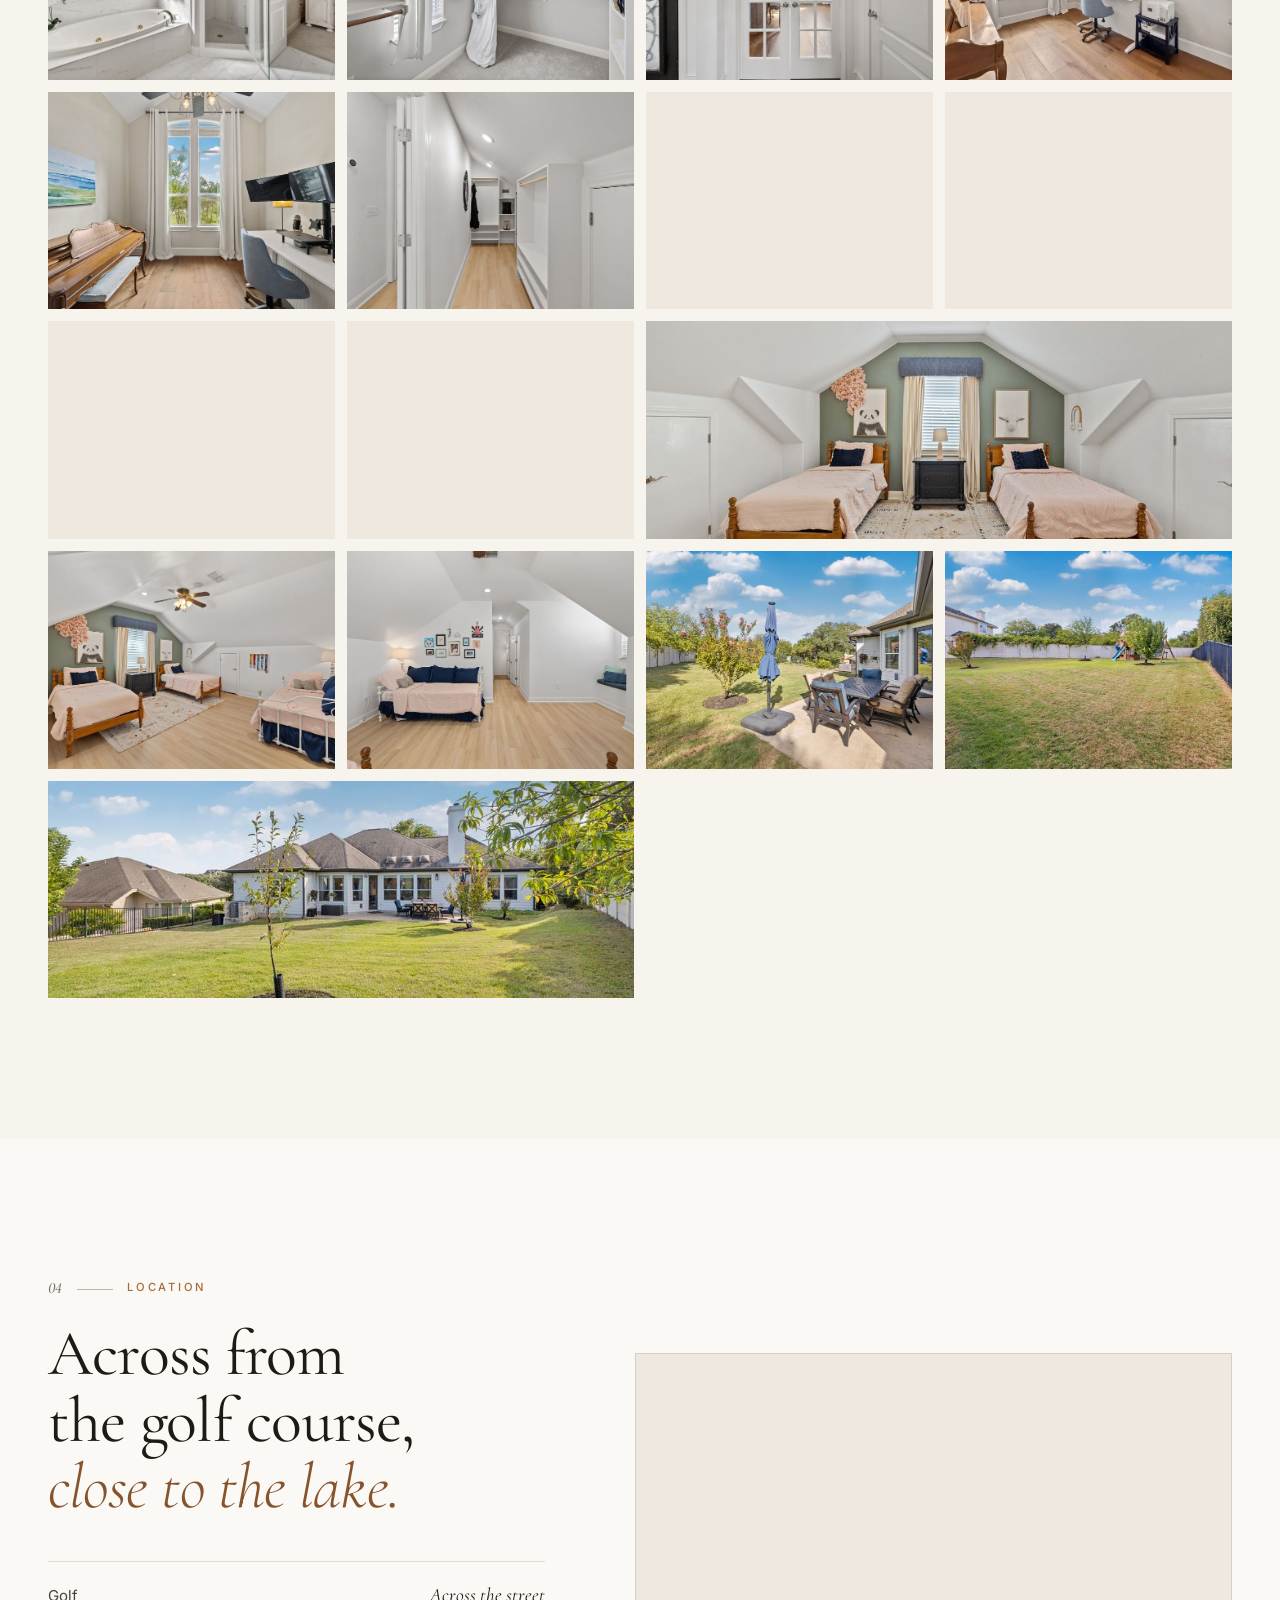
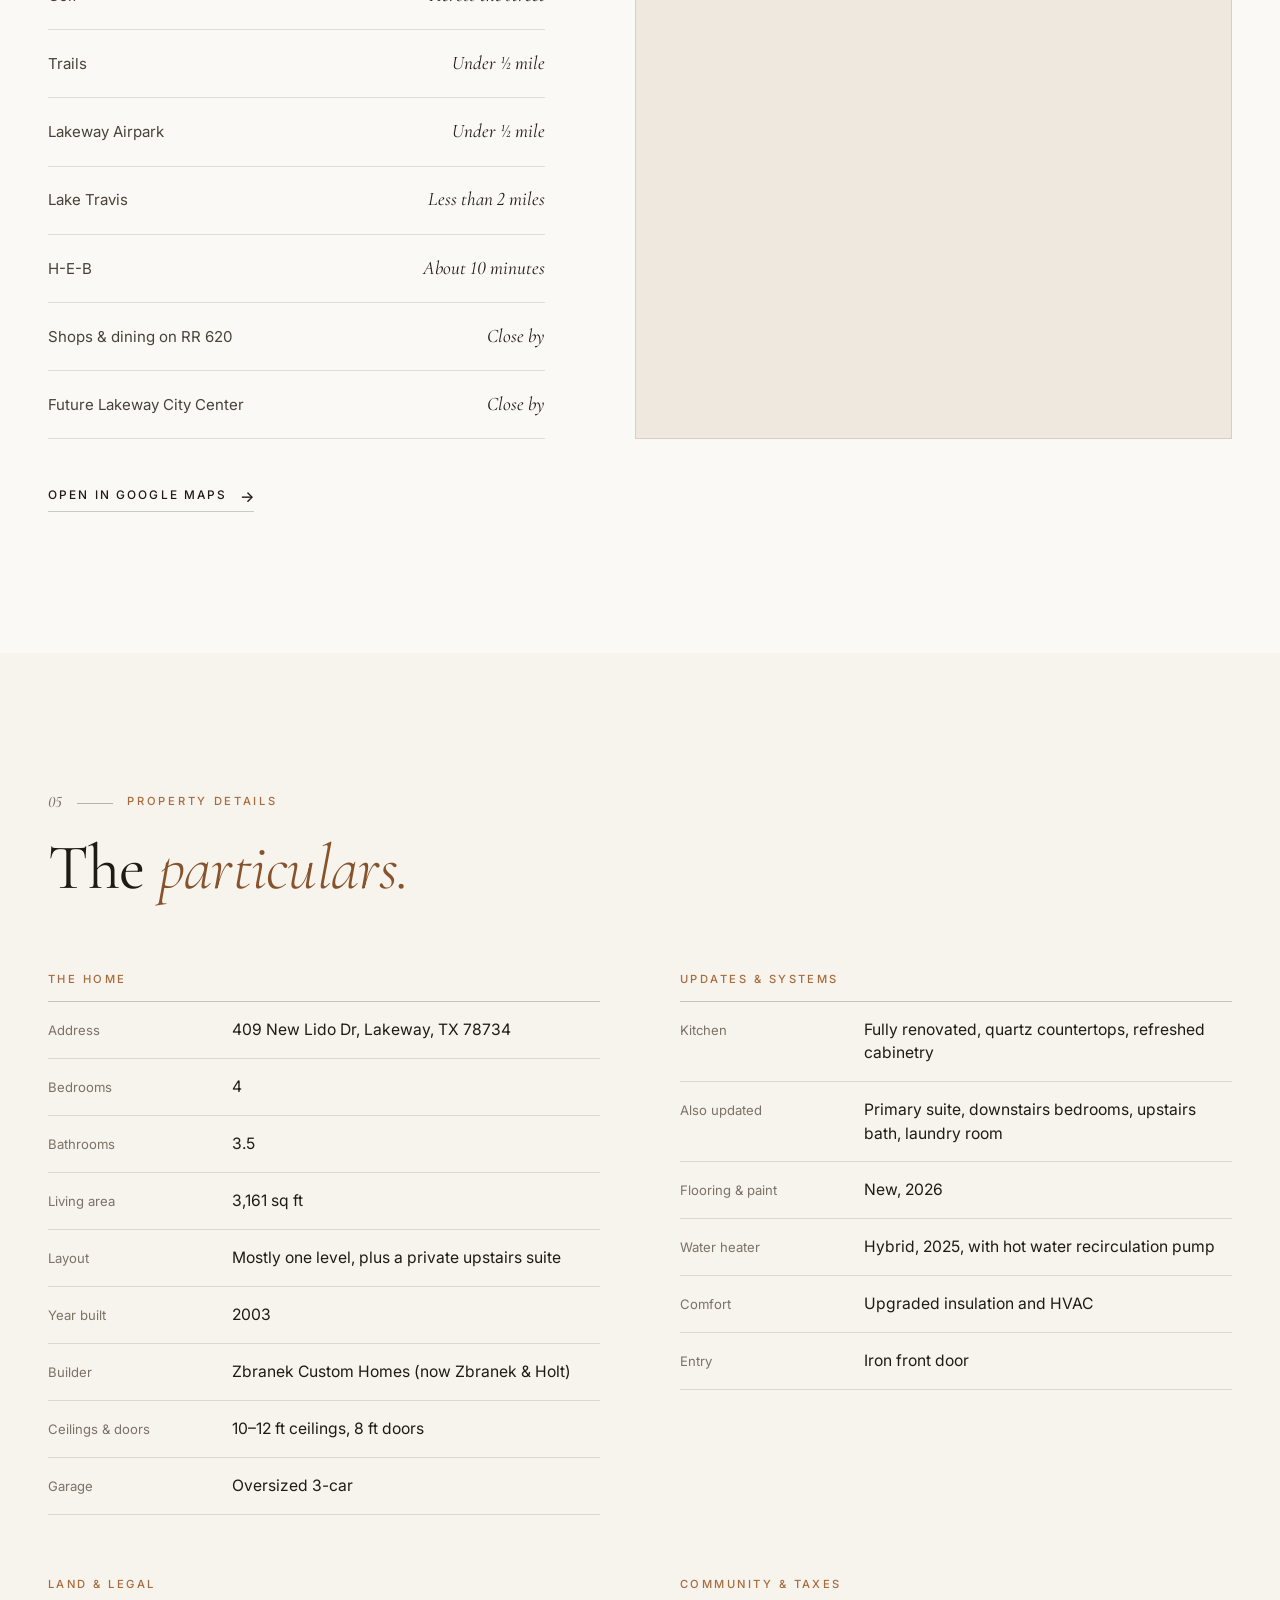
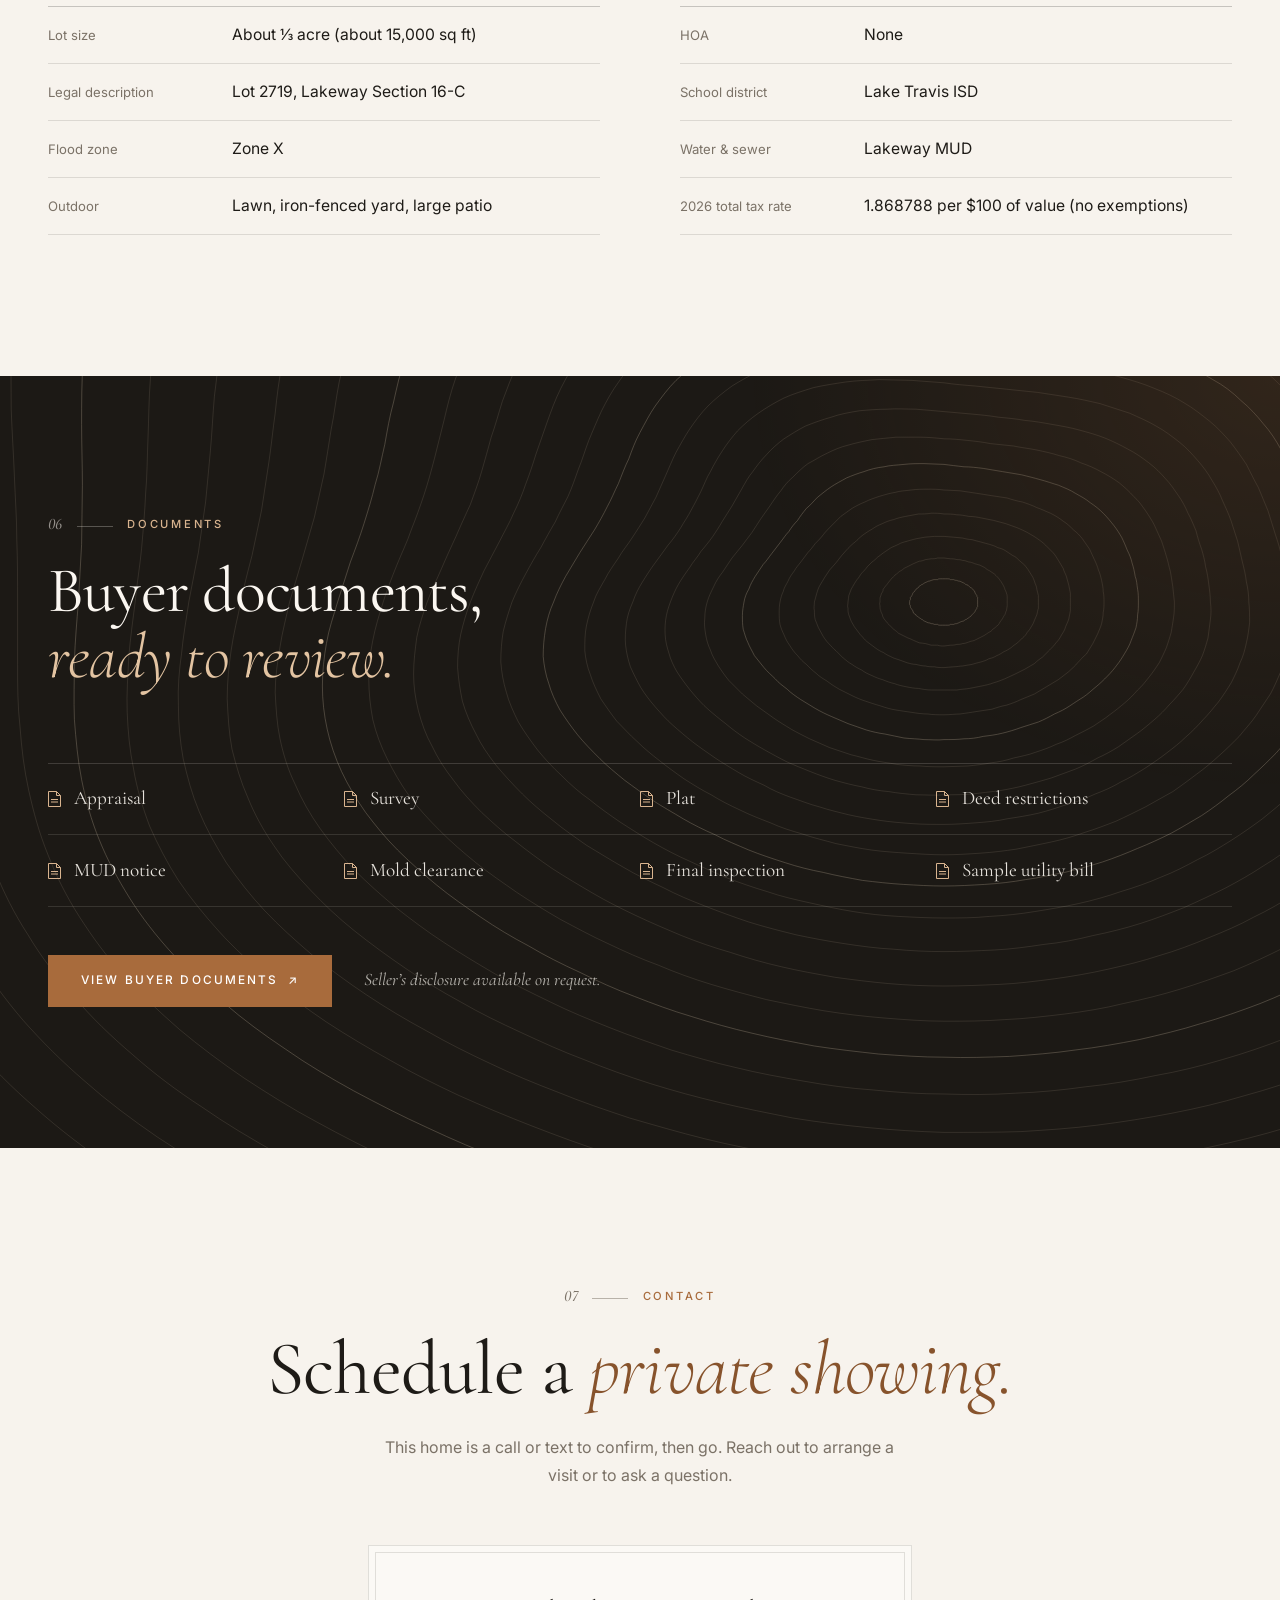
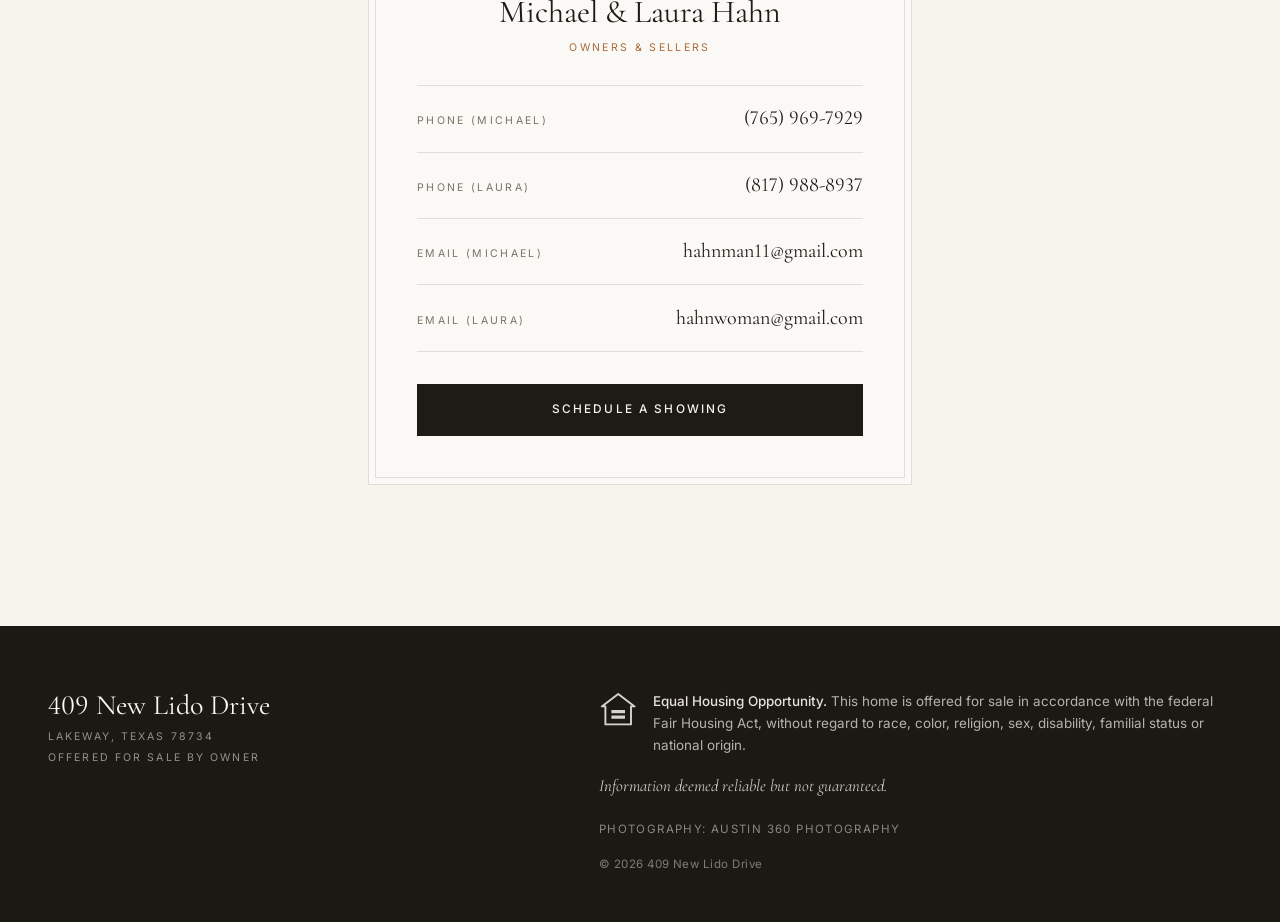
==== commit f8803d8f: "List Michael and Laura as contacts" ====
--- a/index.html
+++ b/index.html
@@ -342,7 +342,7 @@
 
     <!-- ================================ CONTACT ===============================
          CONTACT INFO — EDIT HERE. Replace every placeholder below:
-           • "Michael Hahn"            → the seller's name
+           • "Michael & Laura Hahn"     → the sellers' names
            • "(765) 969-7929"       → phone (update BOTH the visible text and the tel: link)
            • "hahnman11@gmail.com"    → email (update it in BOTH mailto: links AND the visible text)
          ======================================================================== -->
@@ -355,13 +355,15 @@
         </header>
 
         <div class="contact__card reveal">
-          <p class="contact__name">Michael Hahn</p>
-          <p class="contact__role">Owner &amp; seller</p>
+          <p class="contact__name">Michael &amp; Laura Hahn</p>
+          <p class="contact__role">Owners &amp; sellers</p>
           <ul class="contact__lines">
-            <li><span>Phone</span><a href="tel:+17659697929">(765) 969-7929</a></li>
-            <li><span>Email</span><a href="mailto:hahnman11@gmail.com">hahnman11@gmail.com</a></li>
+            <li><span>Phone (Michael)</span><a href="tel:+17659697929">(765) 969-7929</a></li>
+            <li><span>Phone (Laura)</span><a href="tel:+18179888937">(817) 988-8937</a></li>
+            <li><span>Email (Michael)</span><a href="mailto:hahnman11@gmail.com">hahnman11@gmail.com</a></li>
+            <li><span>Email (Laura)</span><a href="mailto:hahnwoman@gmail.com">hahnwoman@gmail.com</a></li>
           </ul>
-          <a class="btn btn--dark contact__btn" href="mailto:hahnman11@gmail.com?subject=Showing%20request%20%E2%80%94%20409%20New%20Lido%20Dr&amp;body=Hello%2C%0D%0A%0D%0AI%27d%20like%20to%20schedule%20a%20showing%20of%20409%20New%20Lido%20Dr%2C%20Lakeway%2C%20TX%2078734.%0D%0A%0D%0APreferred%20days%20and%20times%3A%0D%0A%0D%0AName%3A%0D%0APhone%3A%0D%0A">Schedule a showing</a>
+          <a class="btn btn--dark contact__btn" href="mailto:hahnman11@gmail.com,hahnwoman@gmail.com?subject=Showing%20request%20%E2%80%94%20409%20New%20Lido%20Dr&amp;body=Hello%2C%0D%0A%0D%0AI%27d%20like%20to%20schedule%20a%20showing%20of%20409%20New%20Lido%20Dr%2C%20Lakeway%2C%20TX%2078734.%0D%0A%0D%0APreferred%20days%20and%20times%3A%0D%0A%0D%0AName%3A%0D%0APhone%3A%0D%0A">Schedule a showing</a>
         </div>
       </div>
     </section>
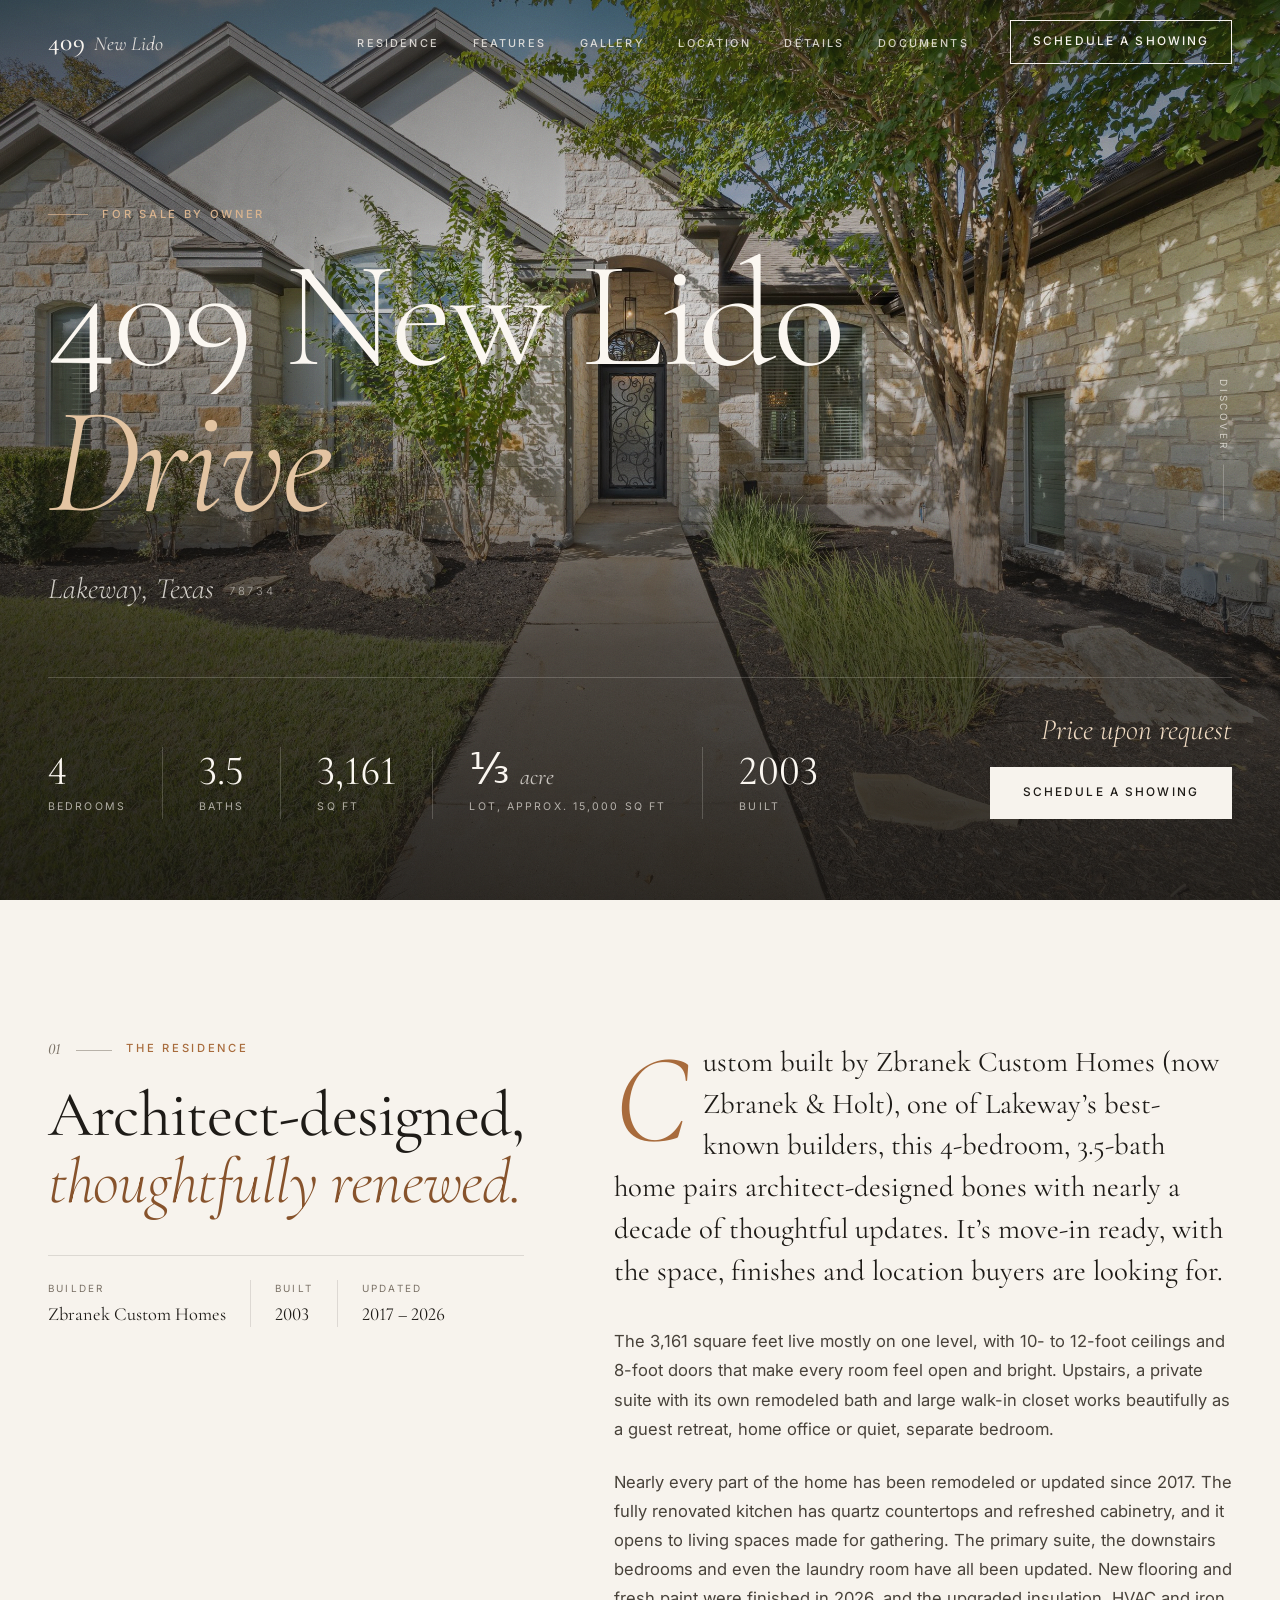
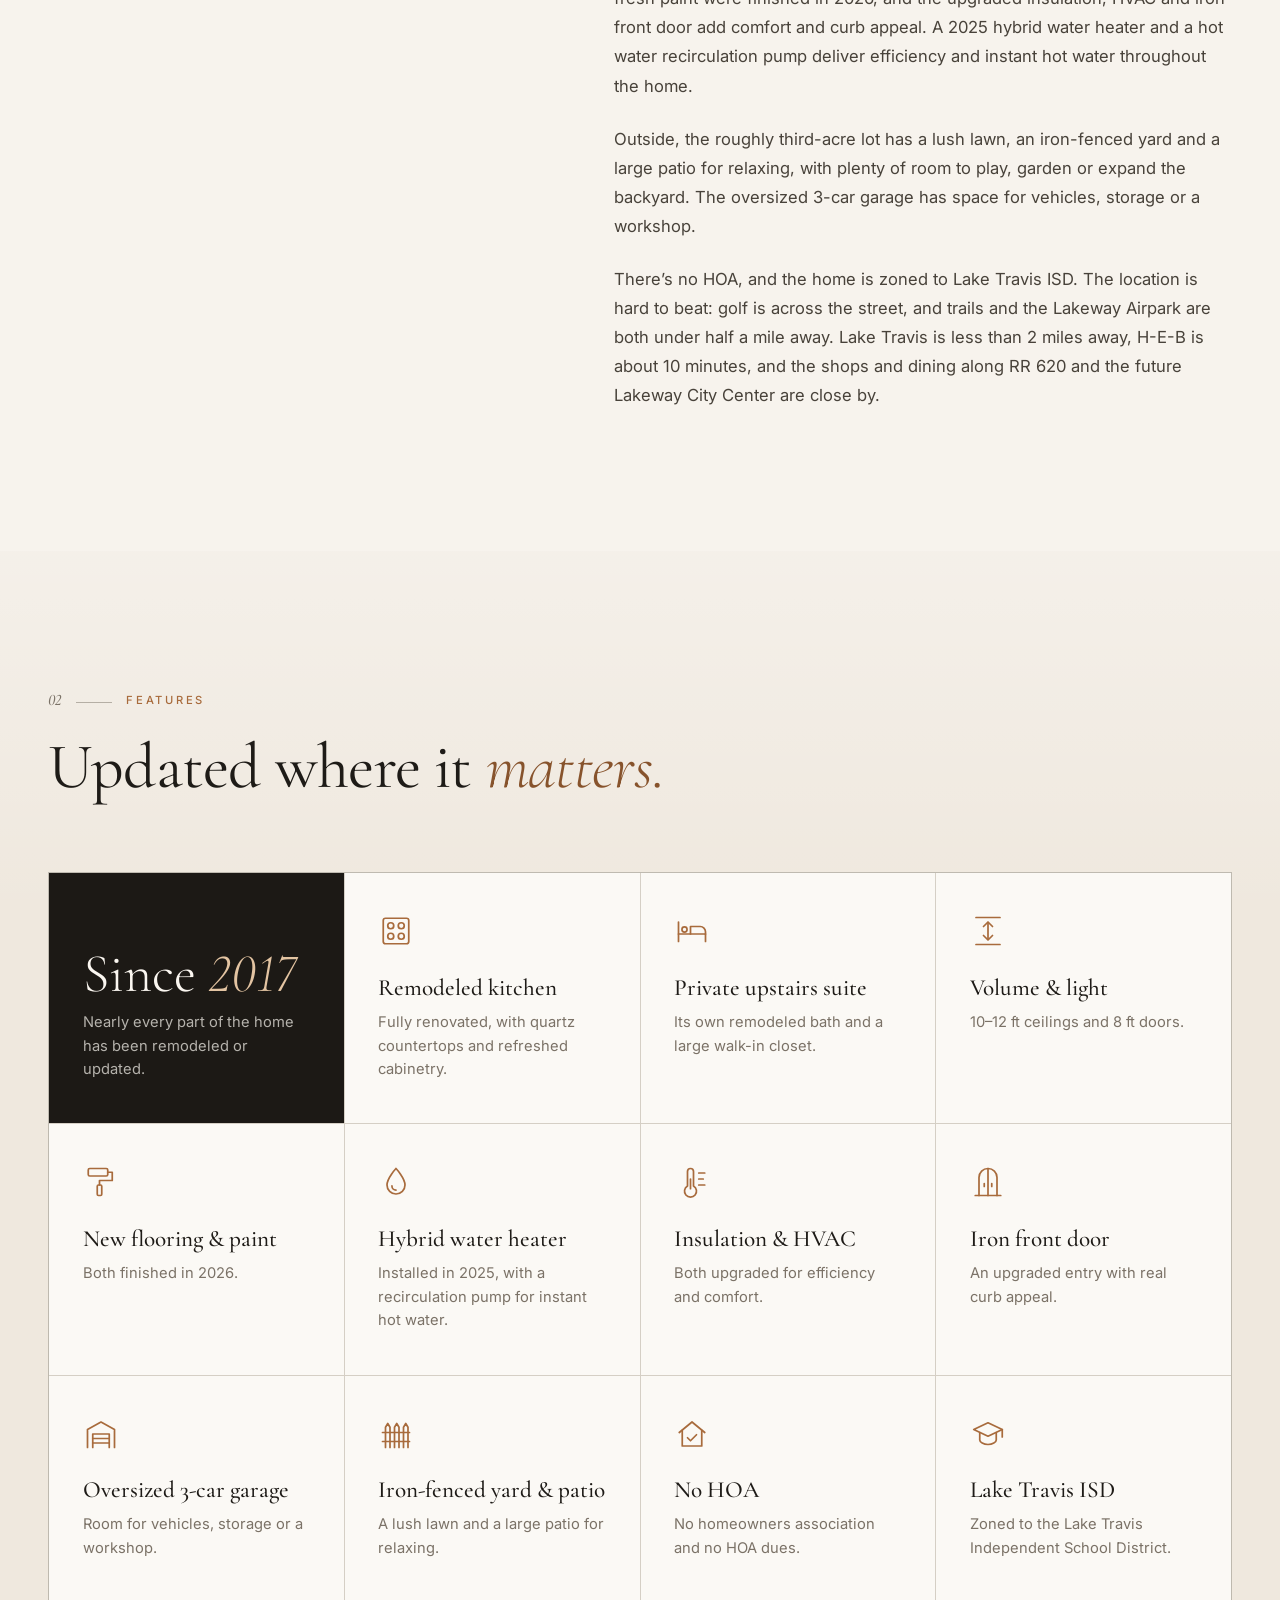
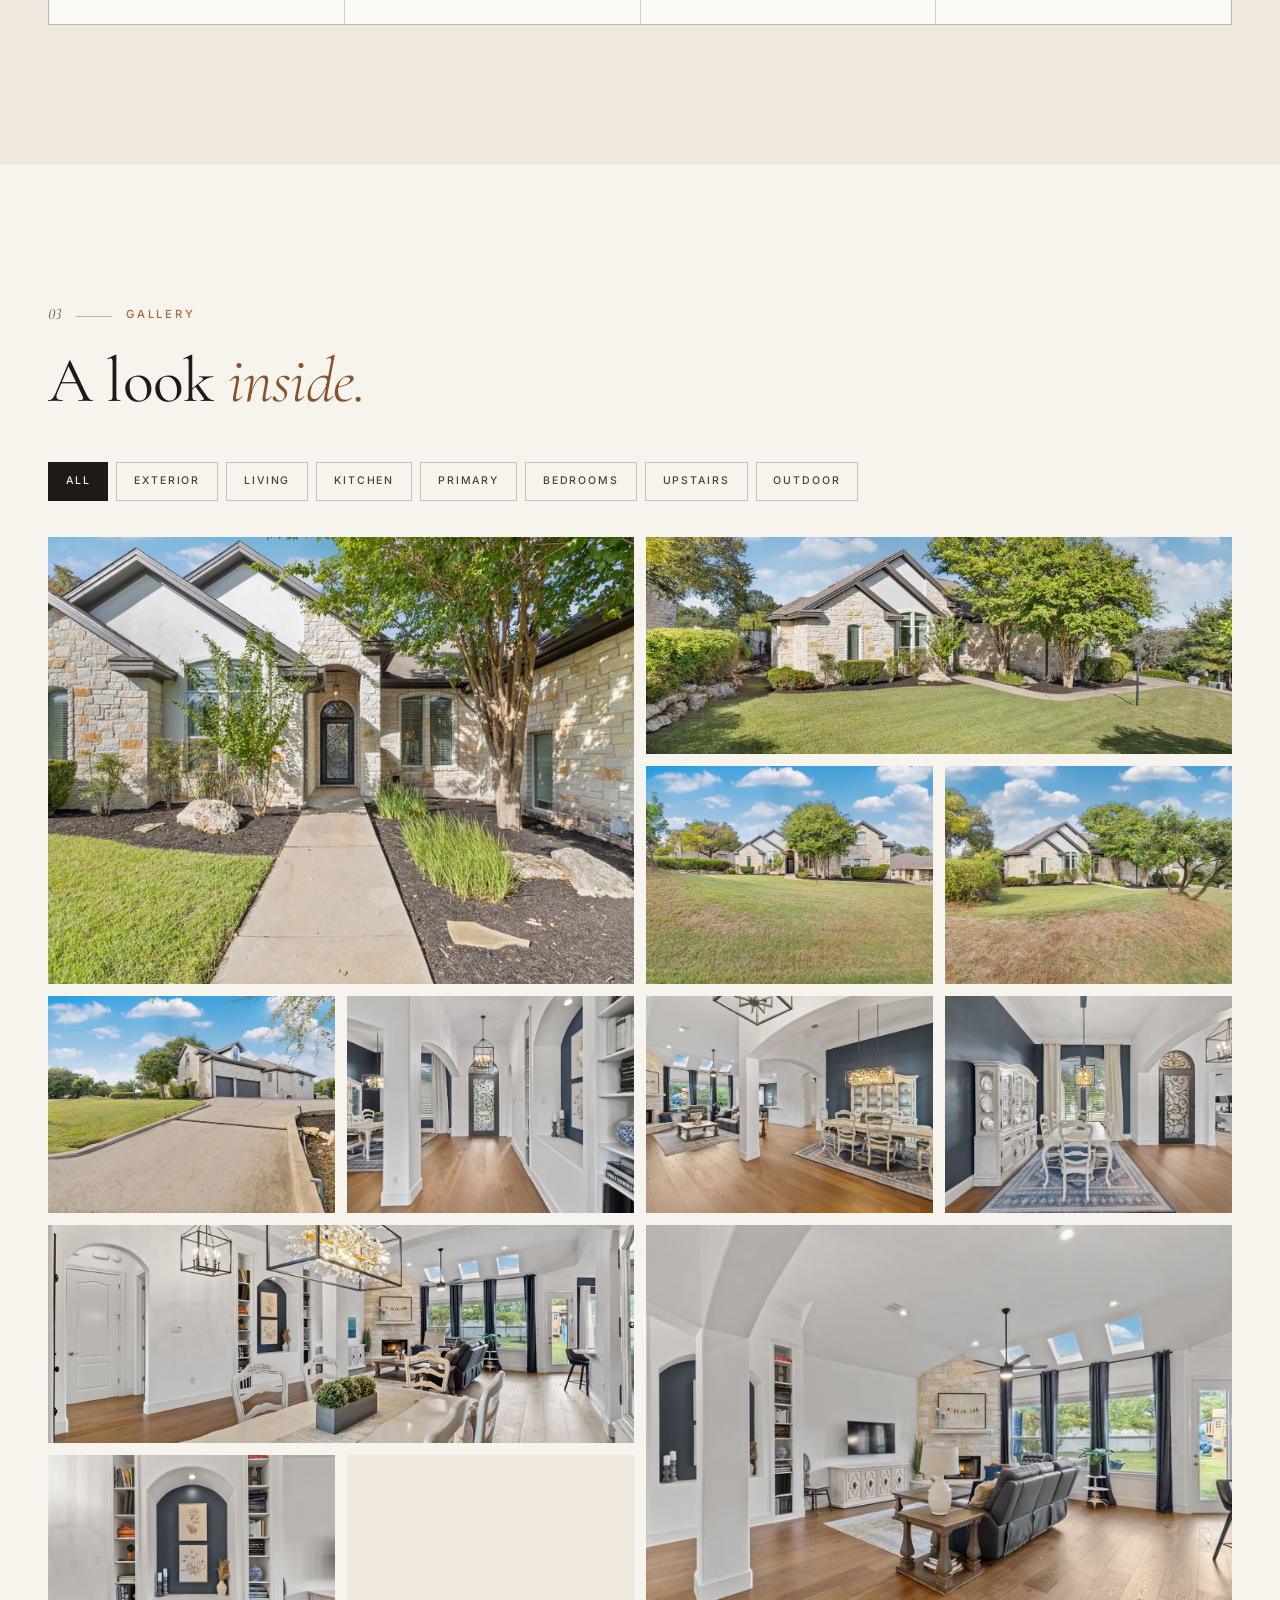
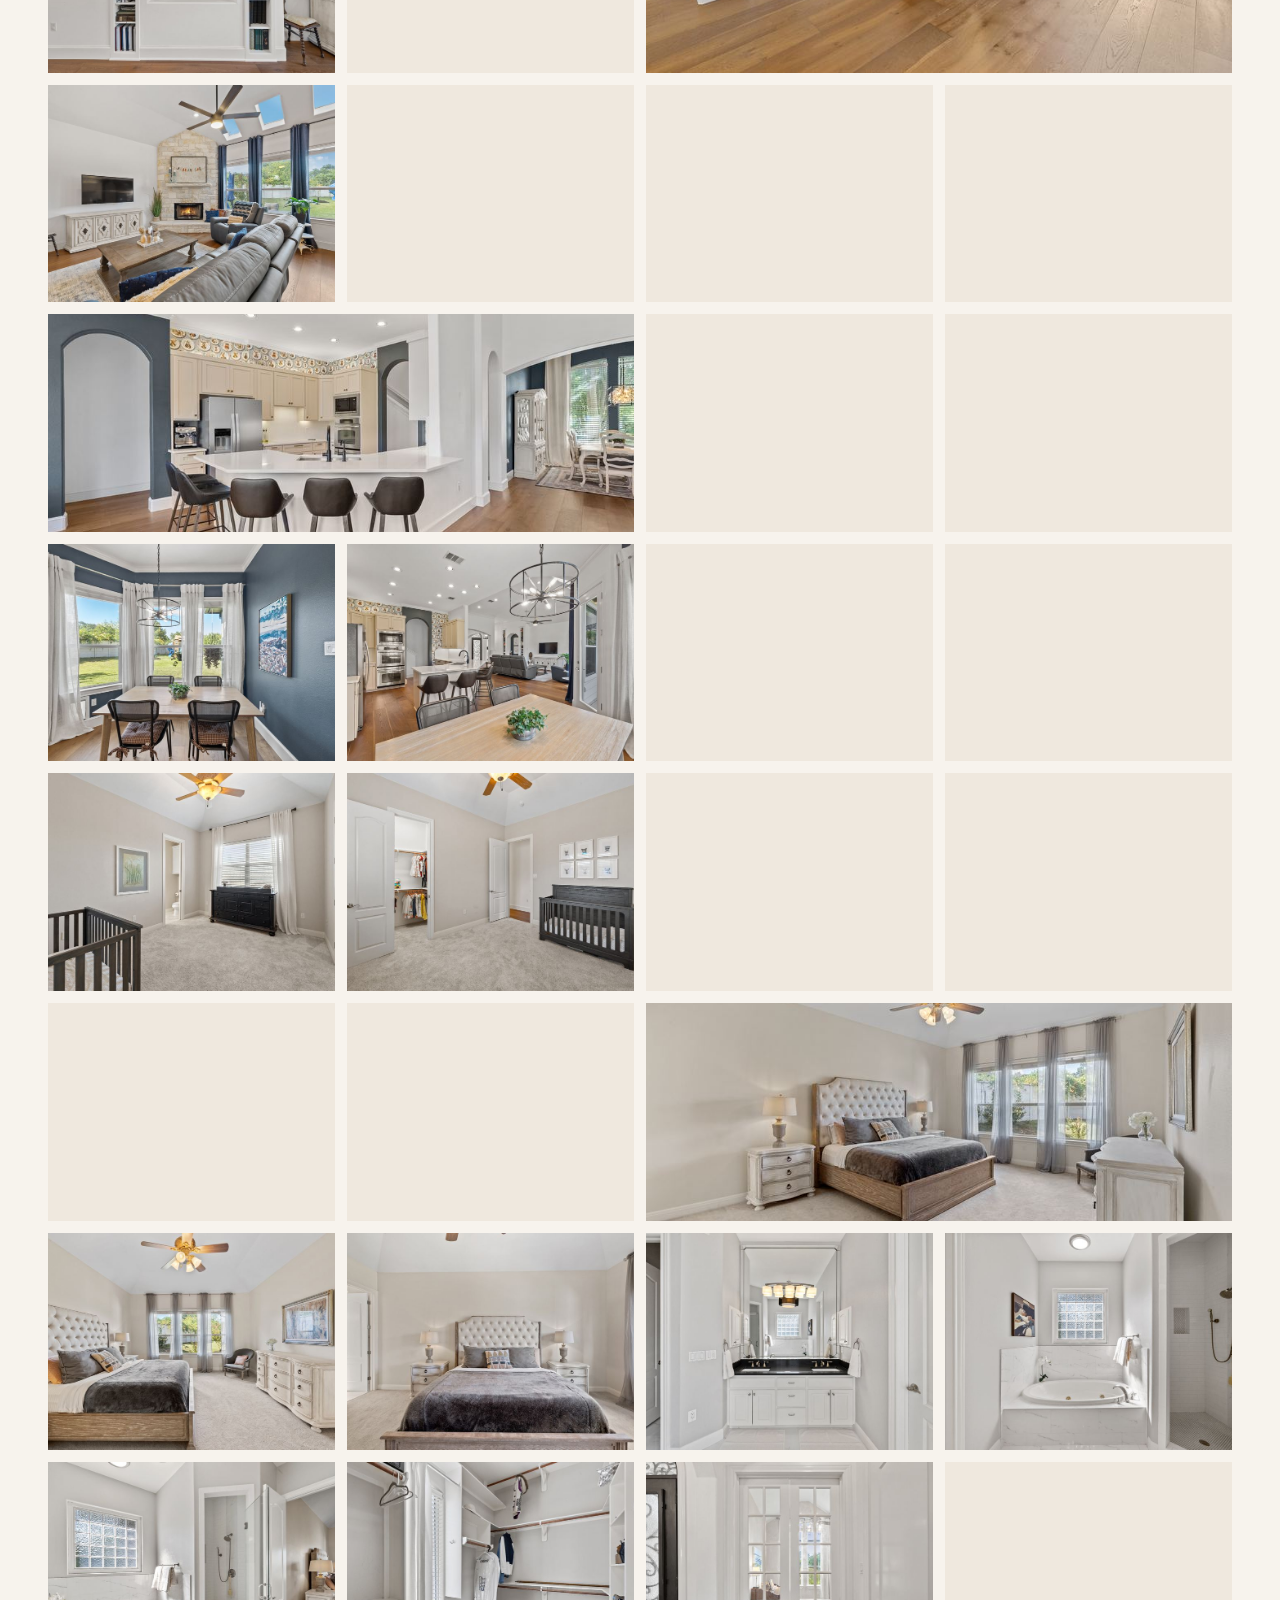
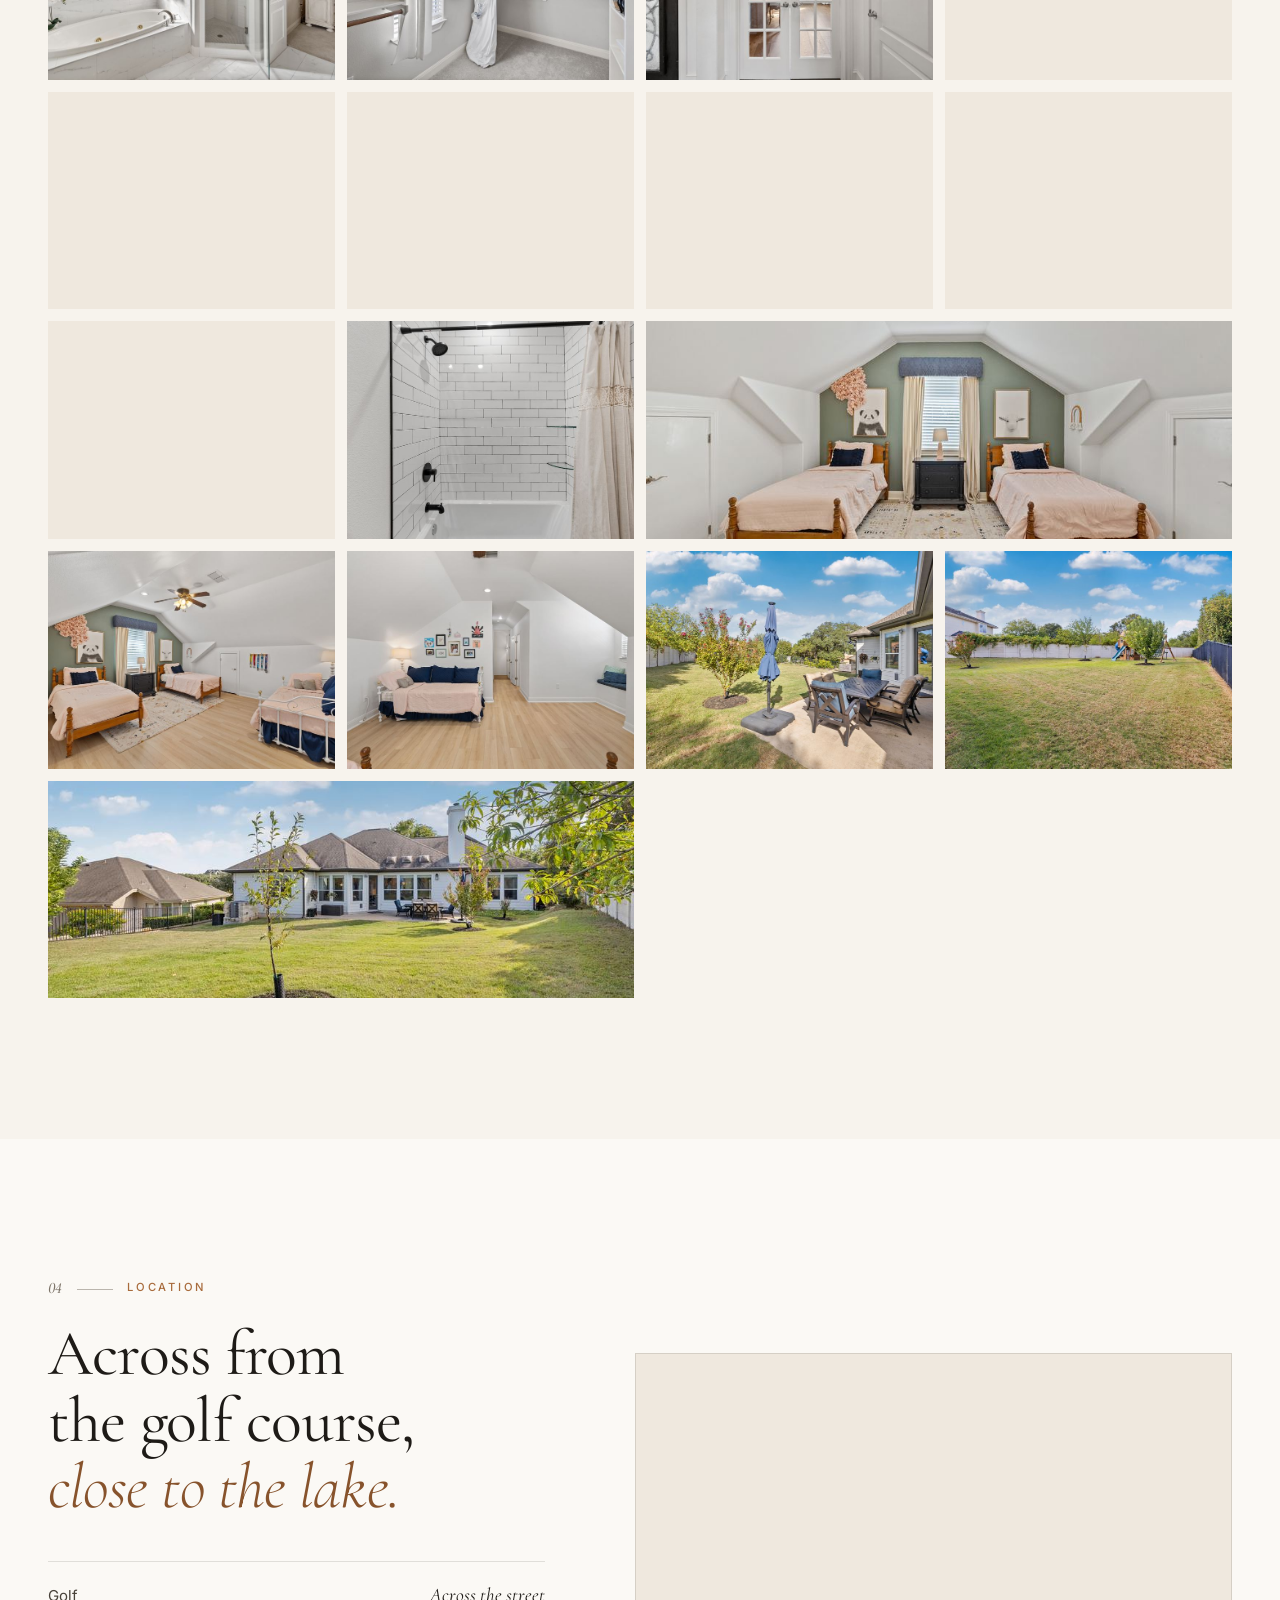
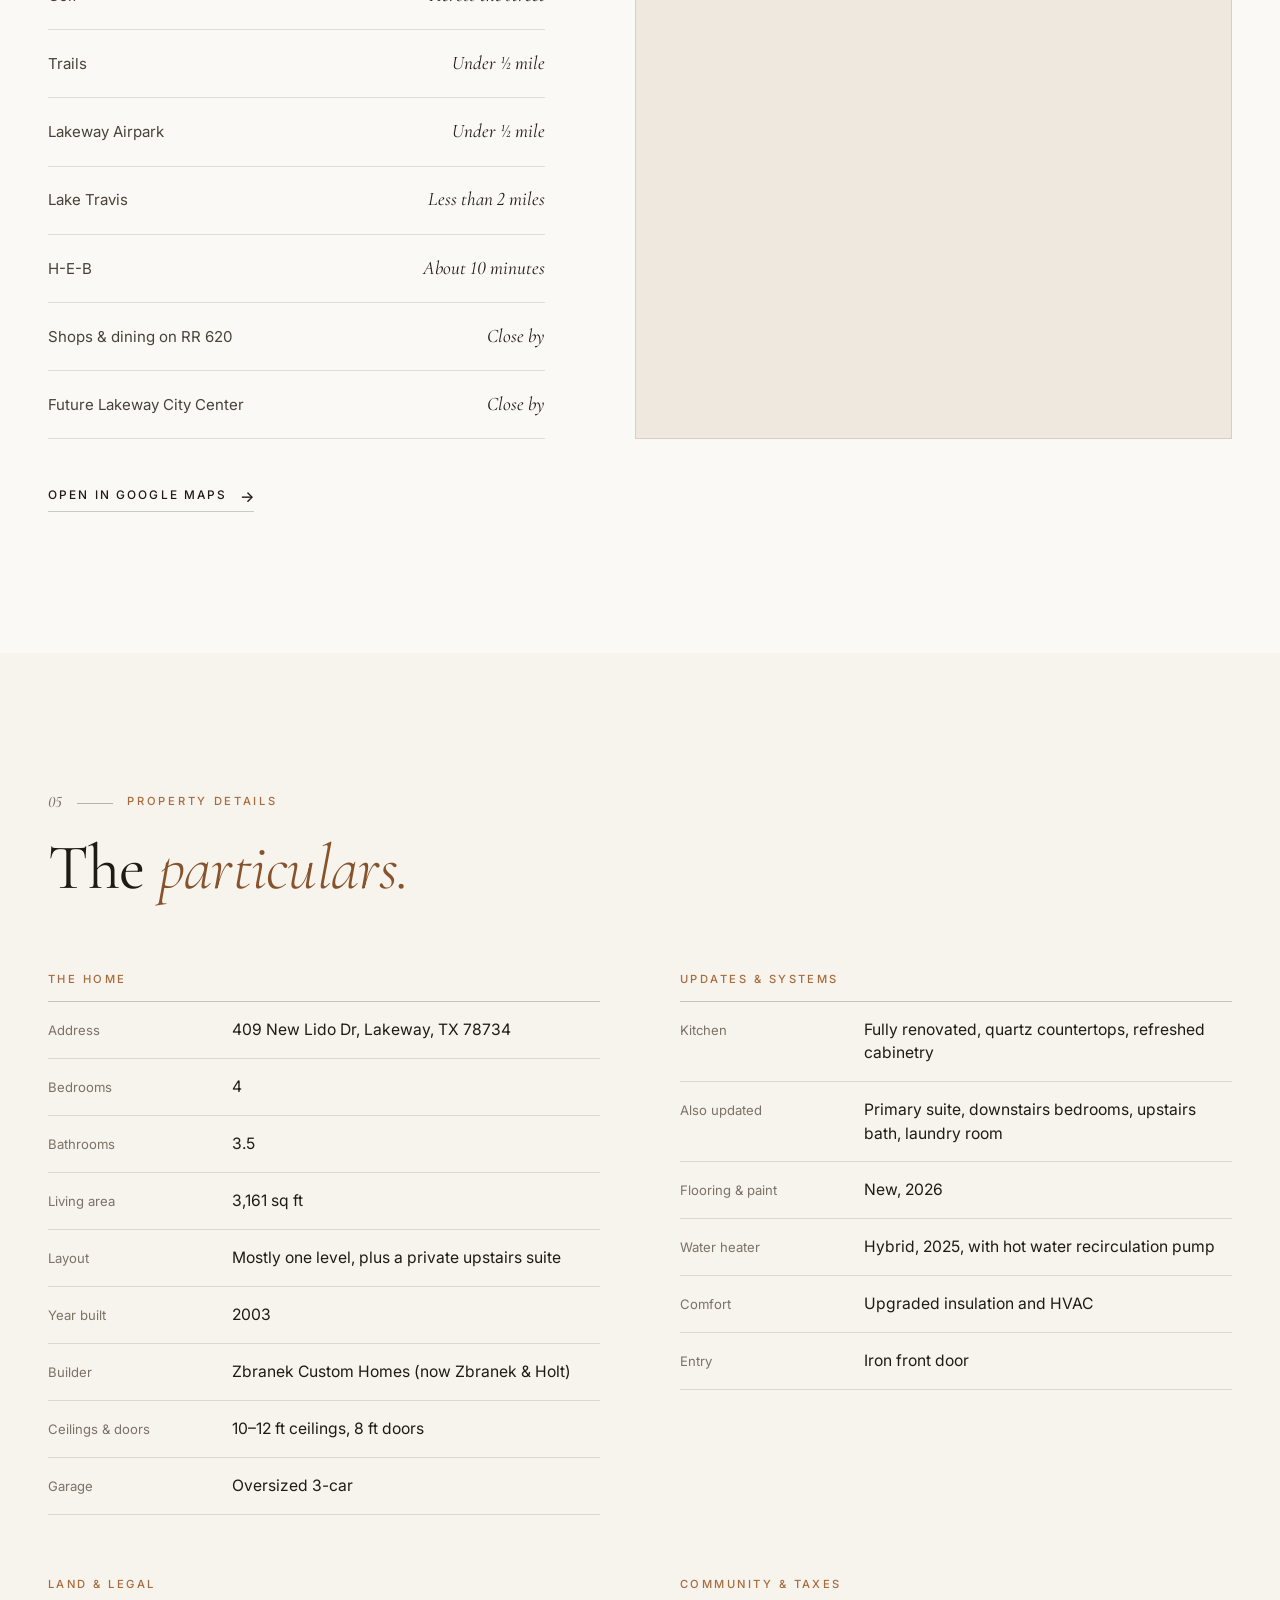
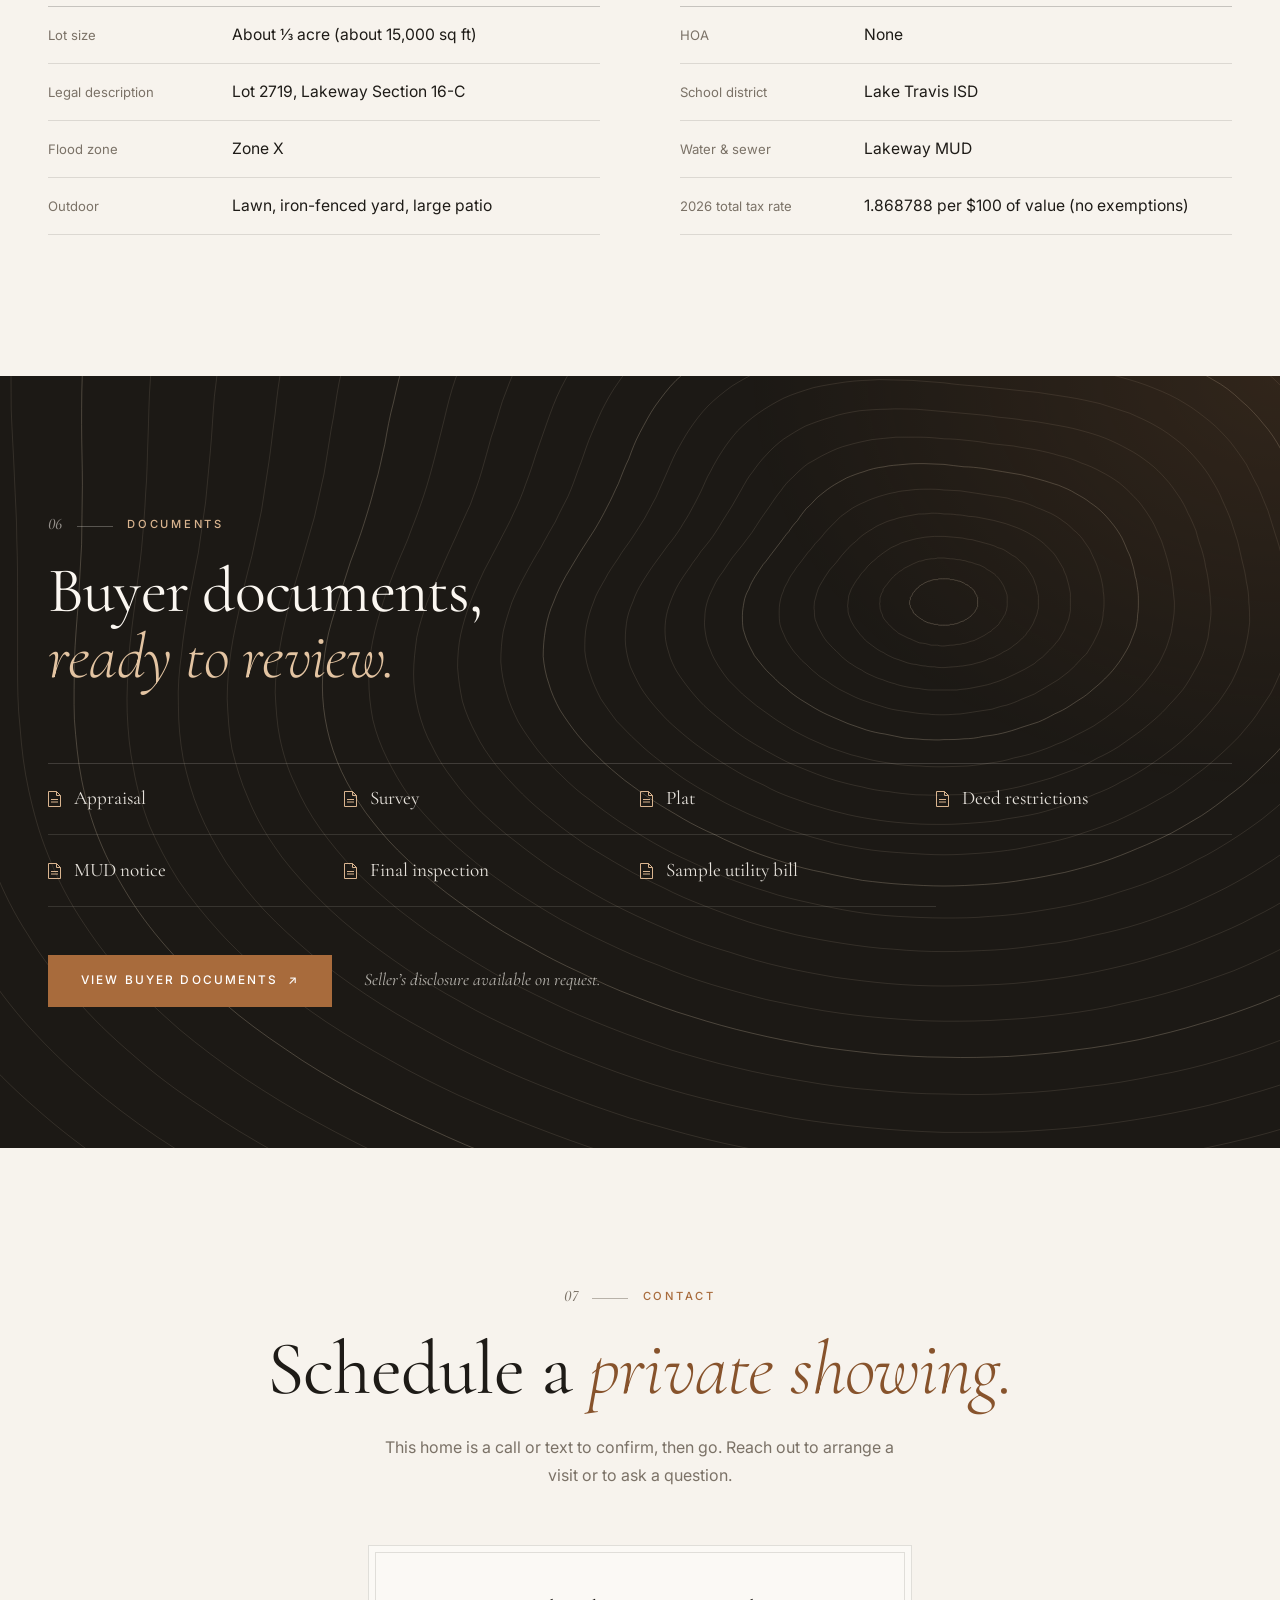
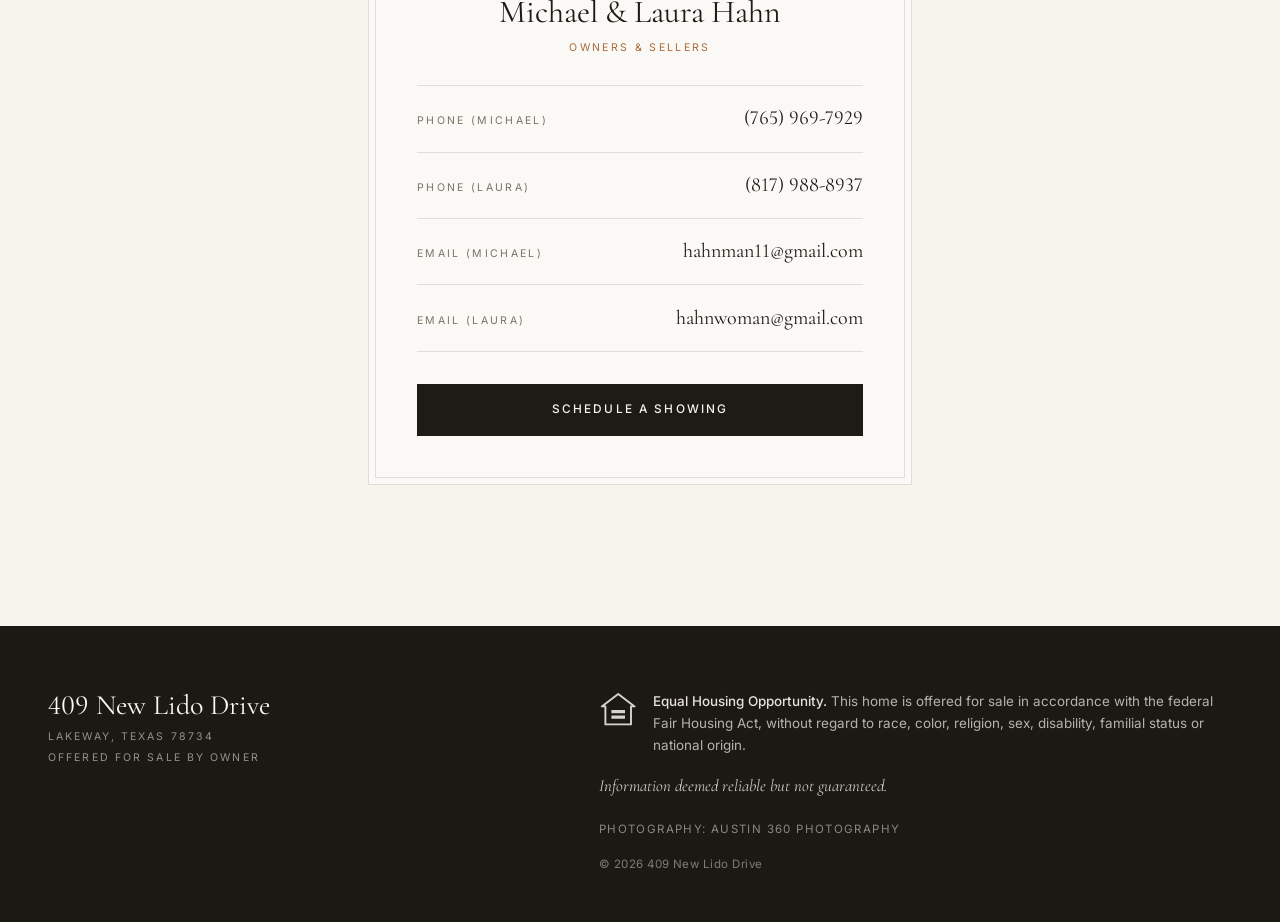
==== commit 589530ef: "Remove mold clearance from buyer documents list" ====
--- a/index.html
+++ b/index.html
@@ -322,7 +322,6 @@
           <li>Plat</li>
           <li>Deed restrictions</li>
           <li>MUD notice</li>
-          <li>Mold clearance</li>
           <li>Final inspection</li>
           <li>Sample utility bill</li>
         </ul>
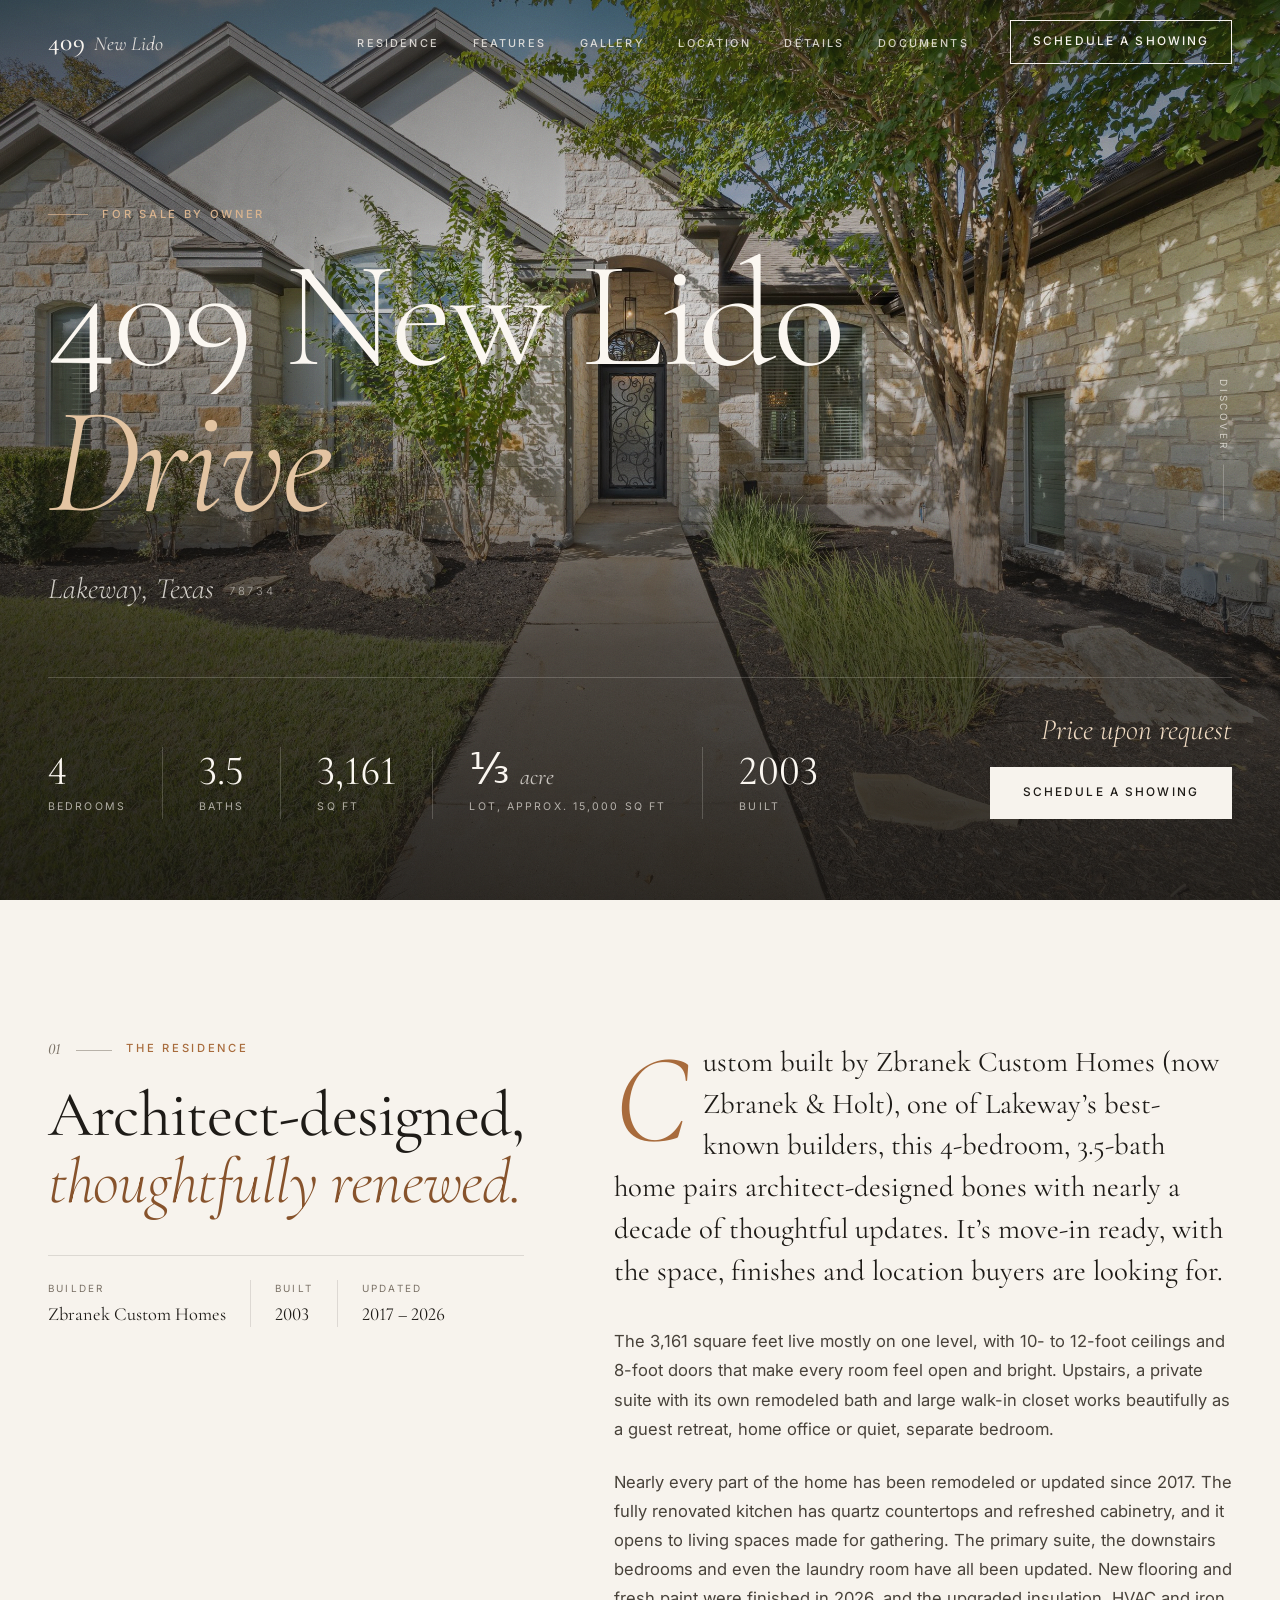
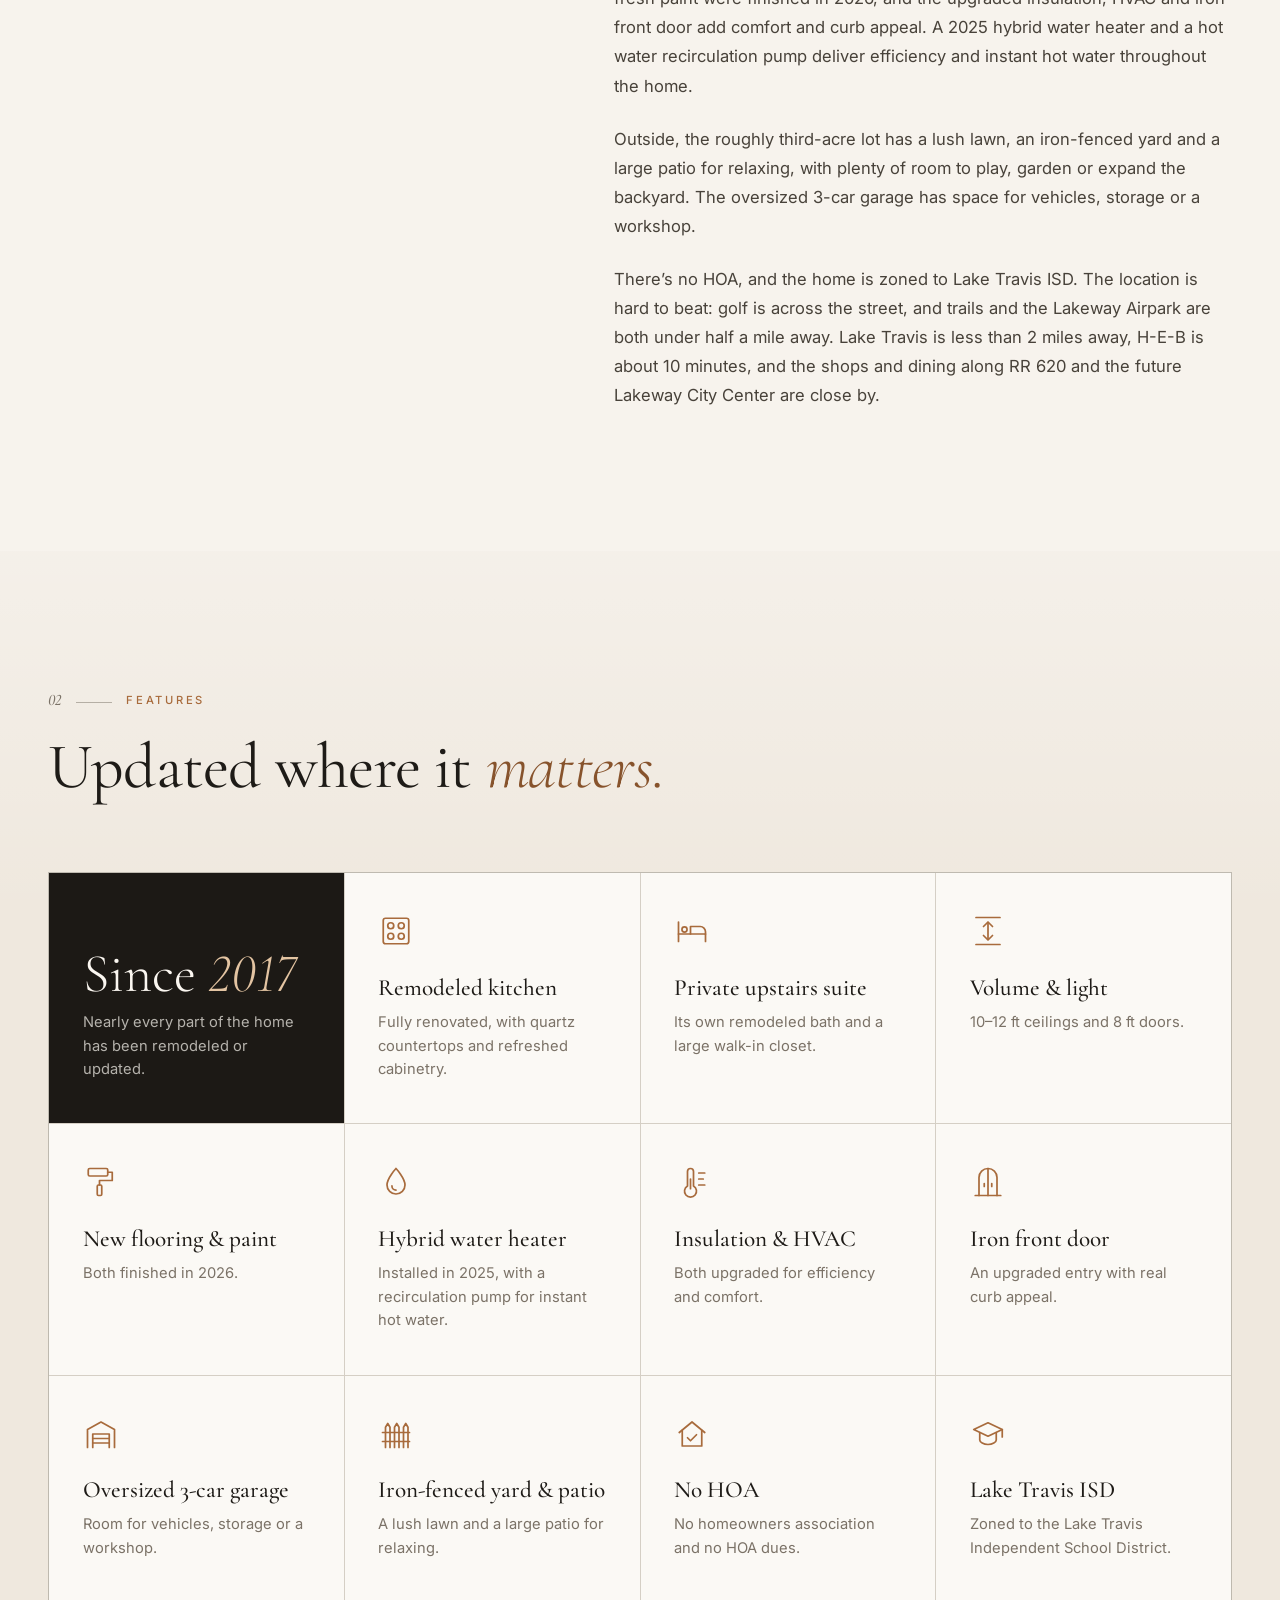
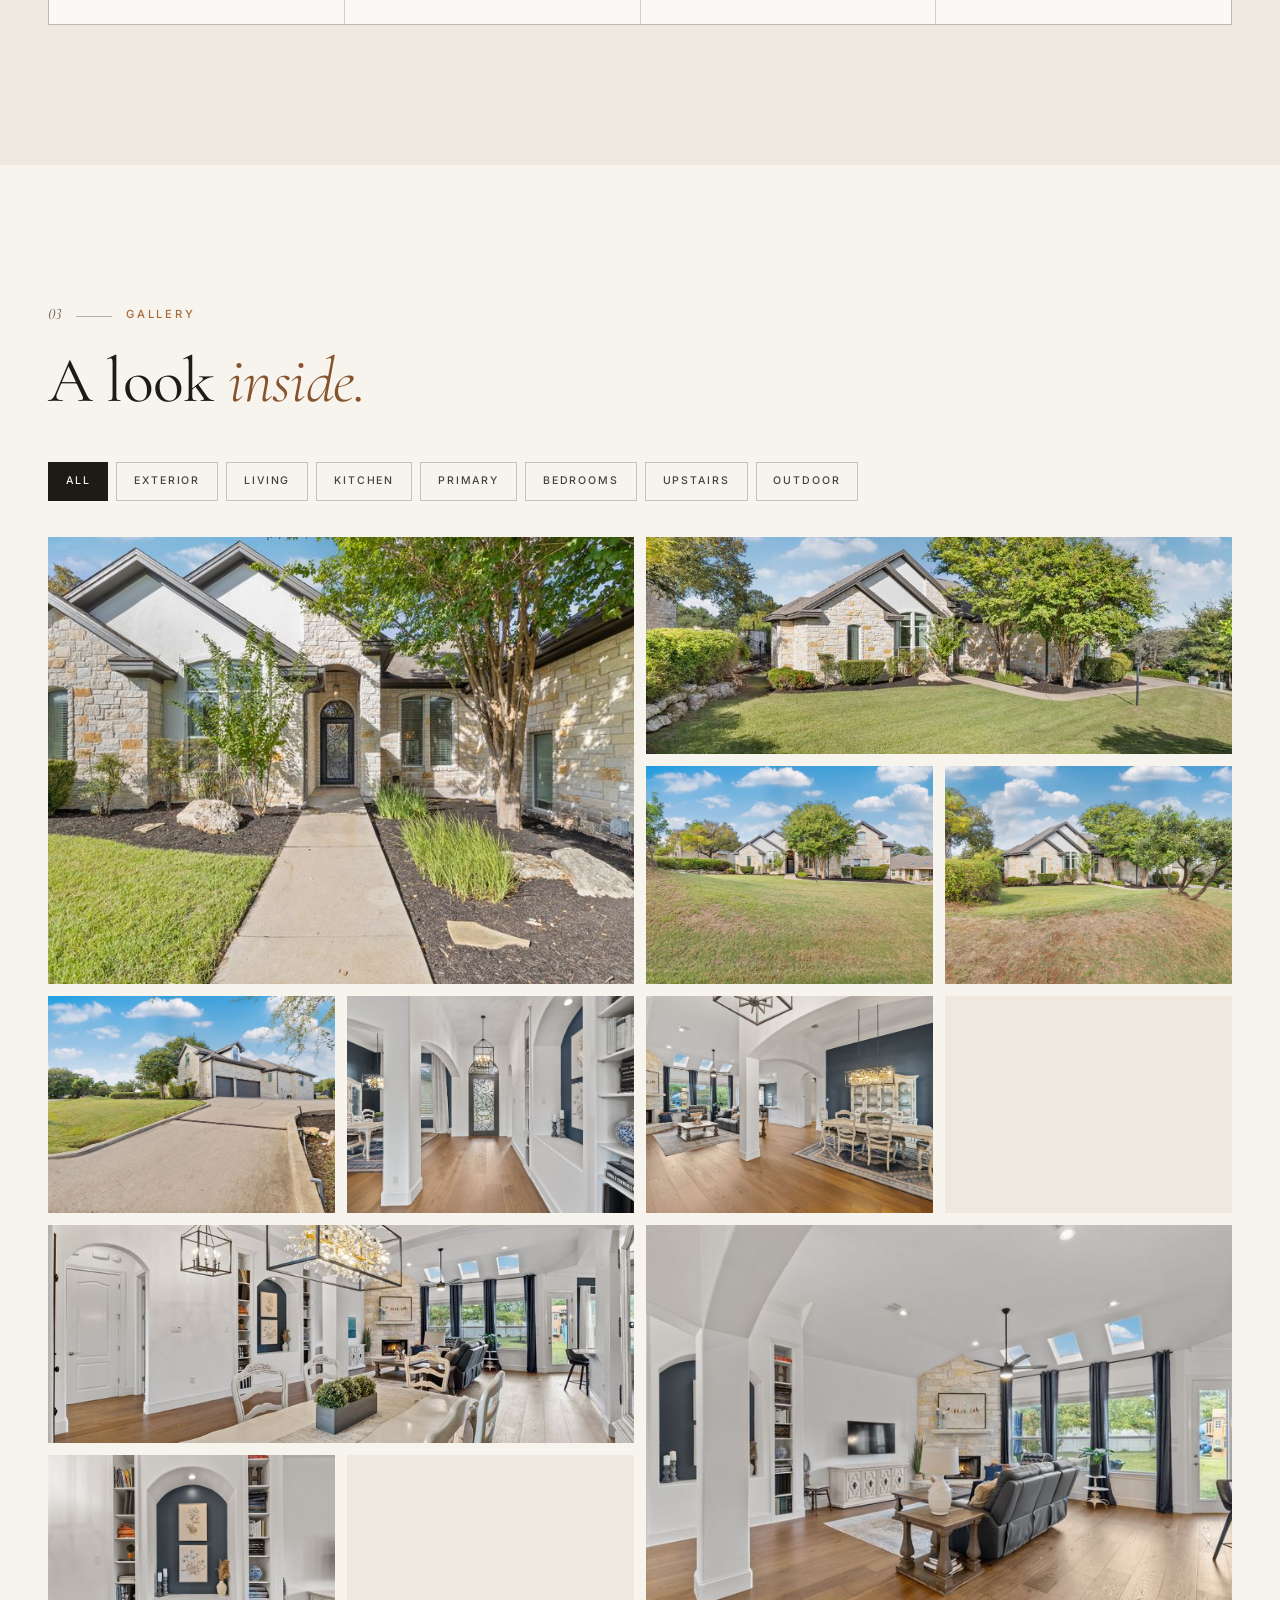
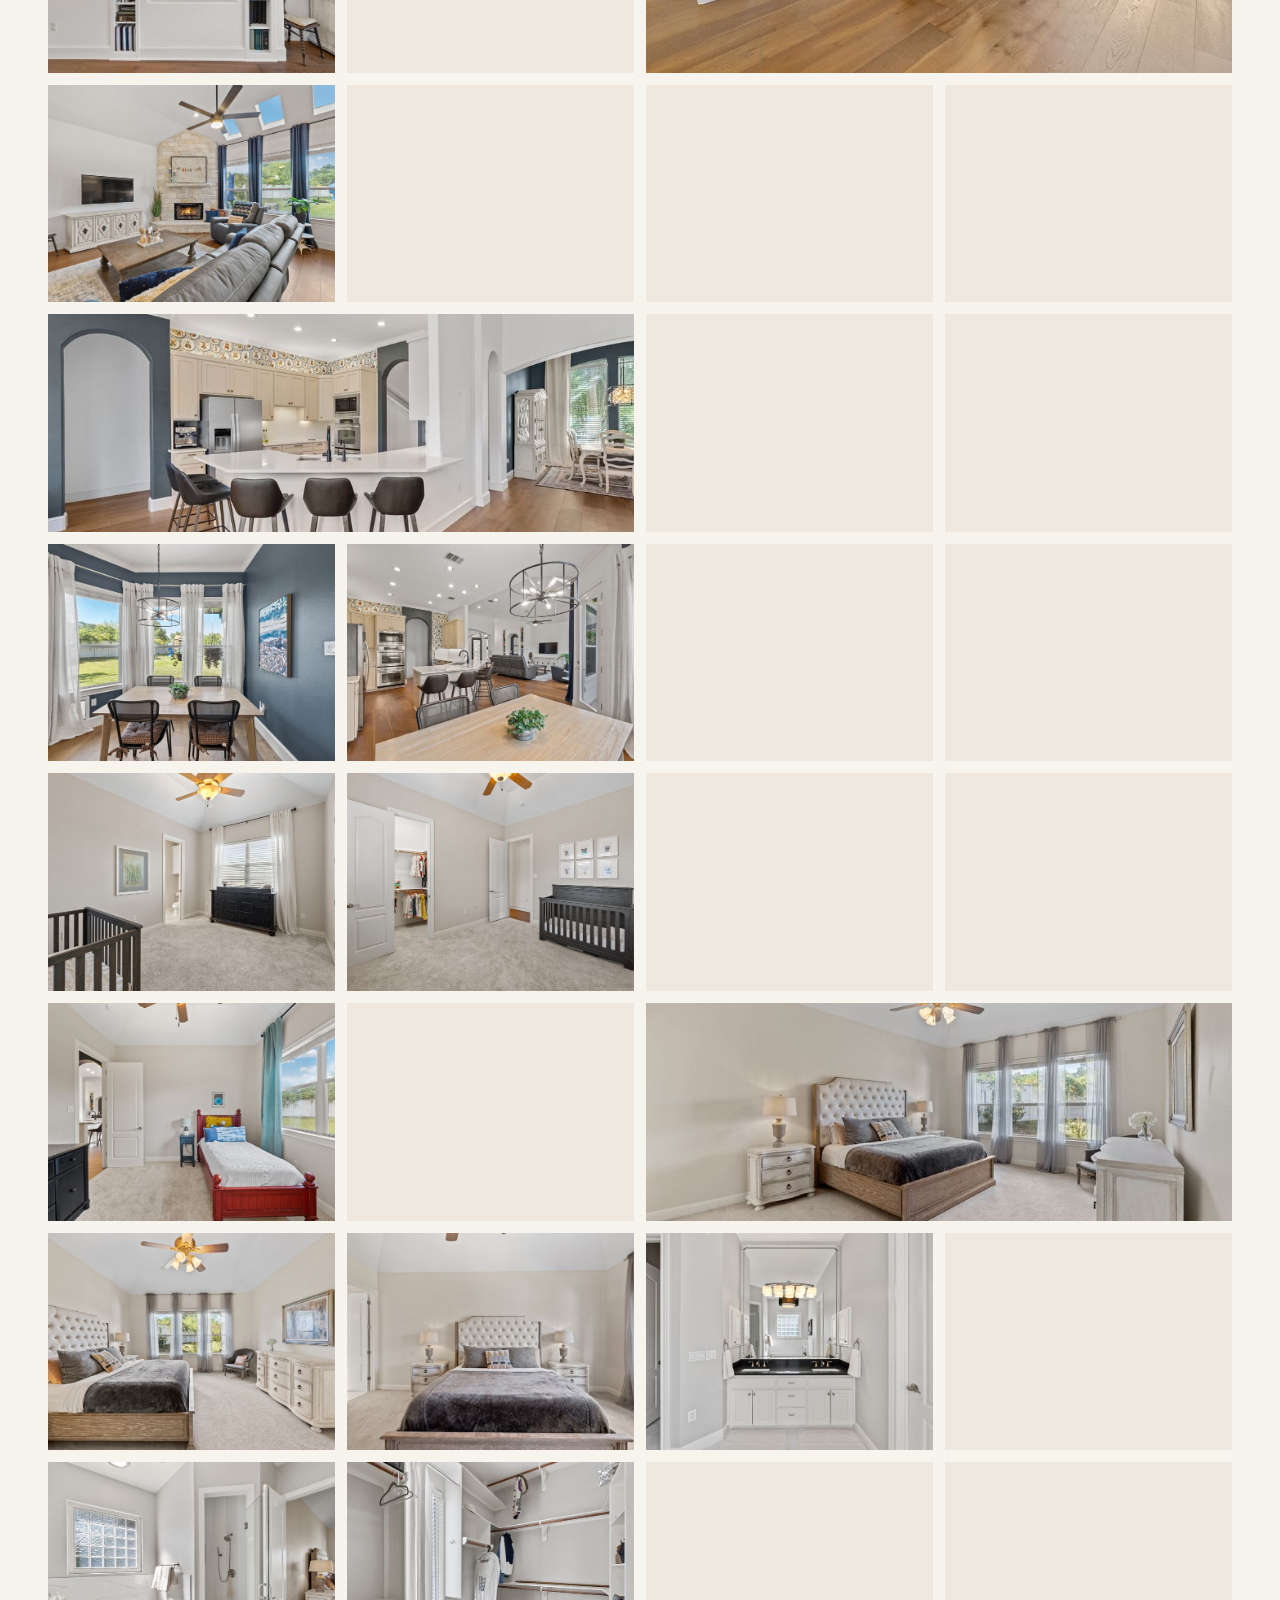
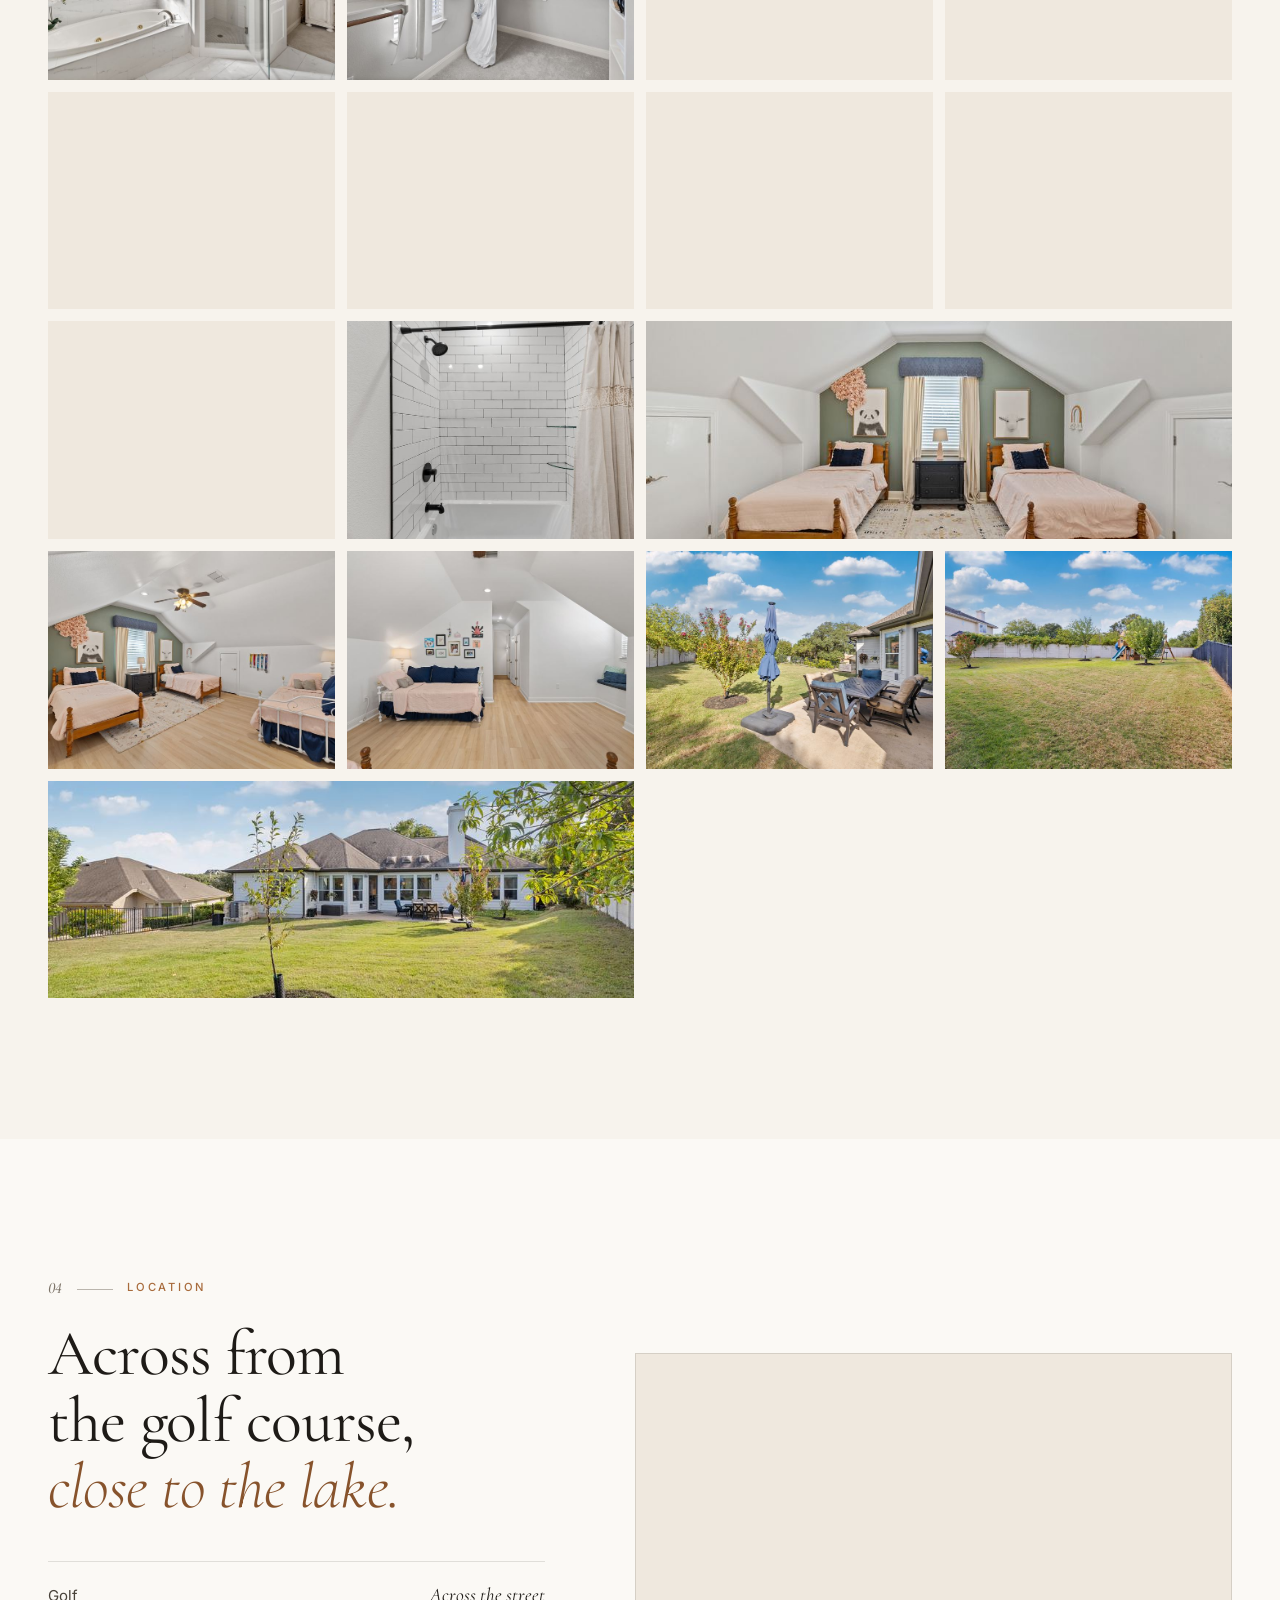
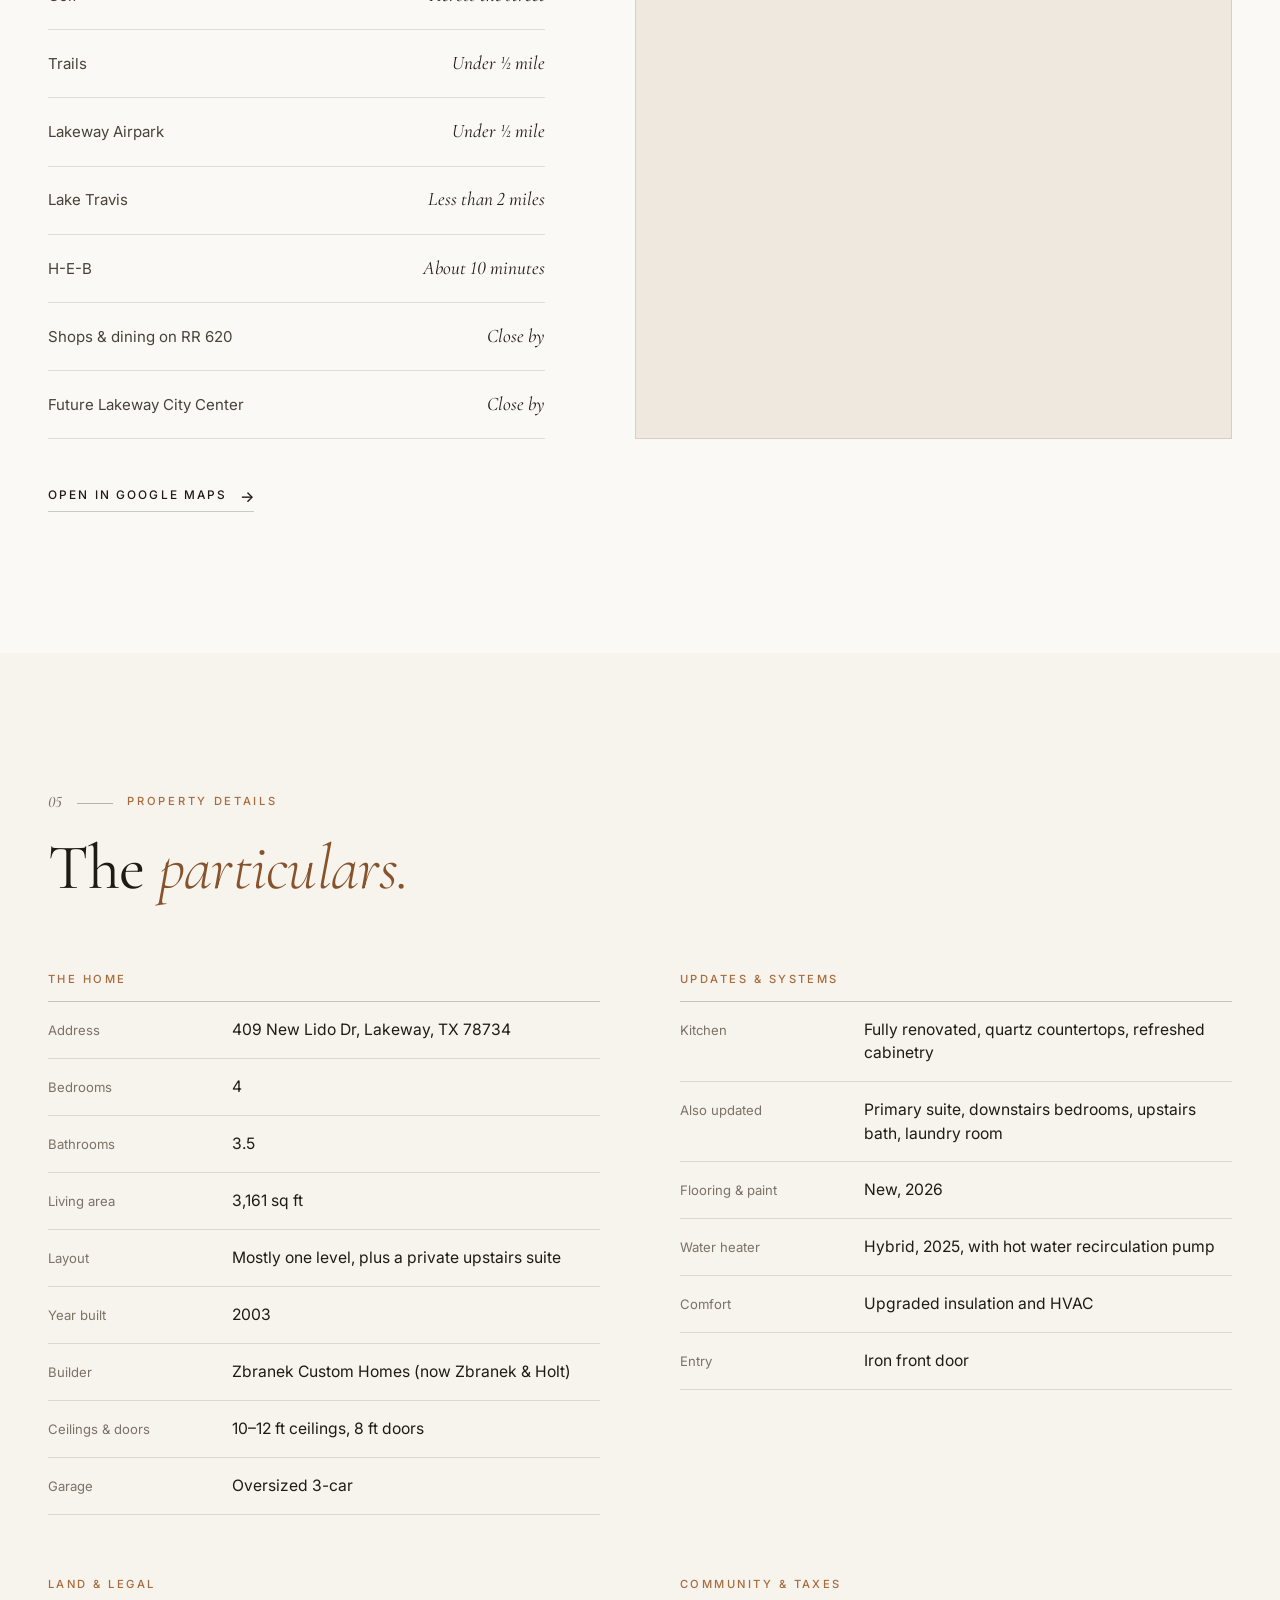
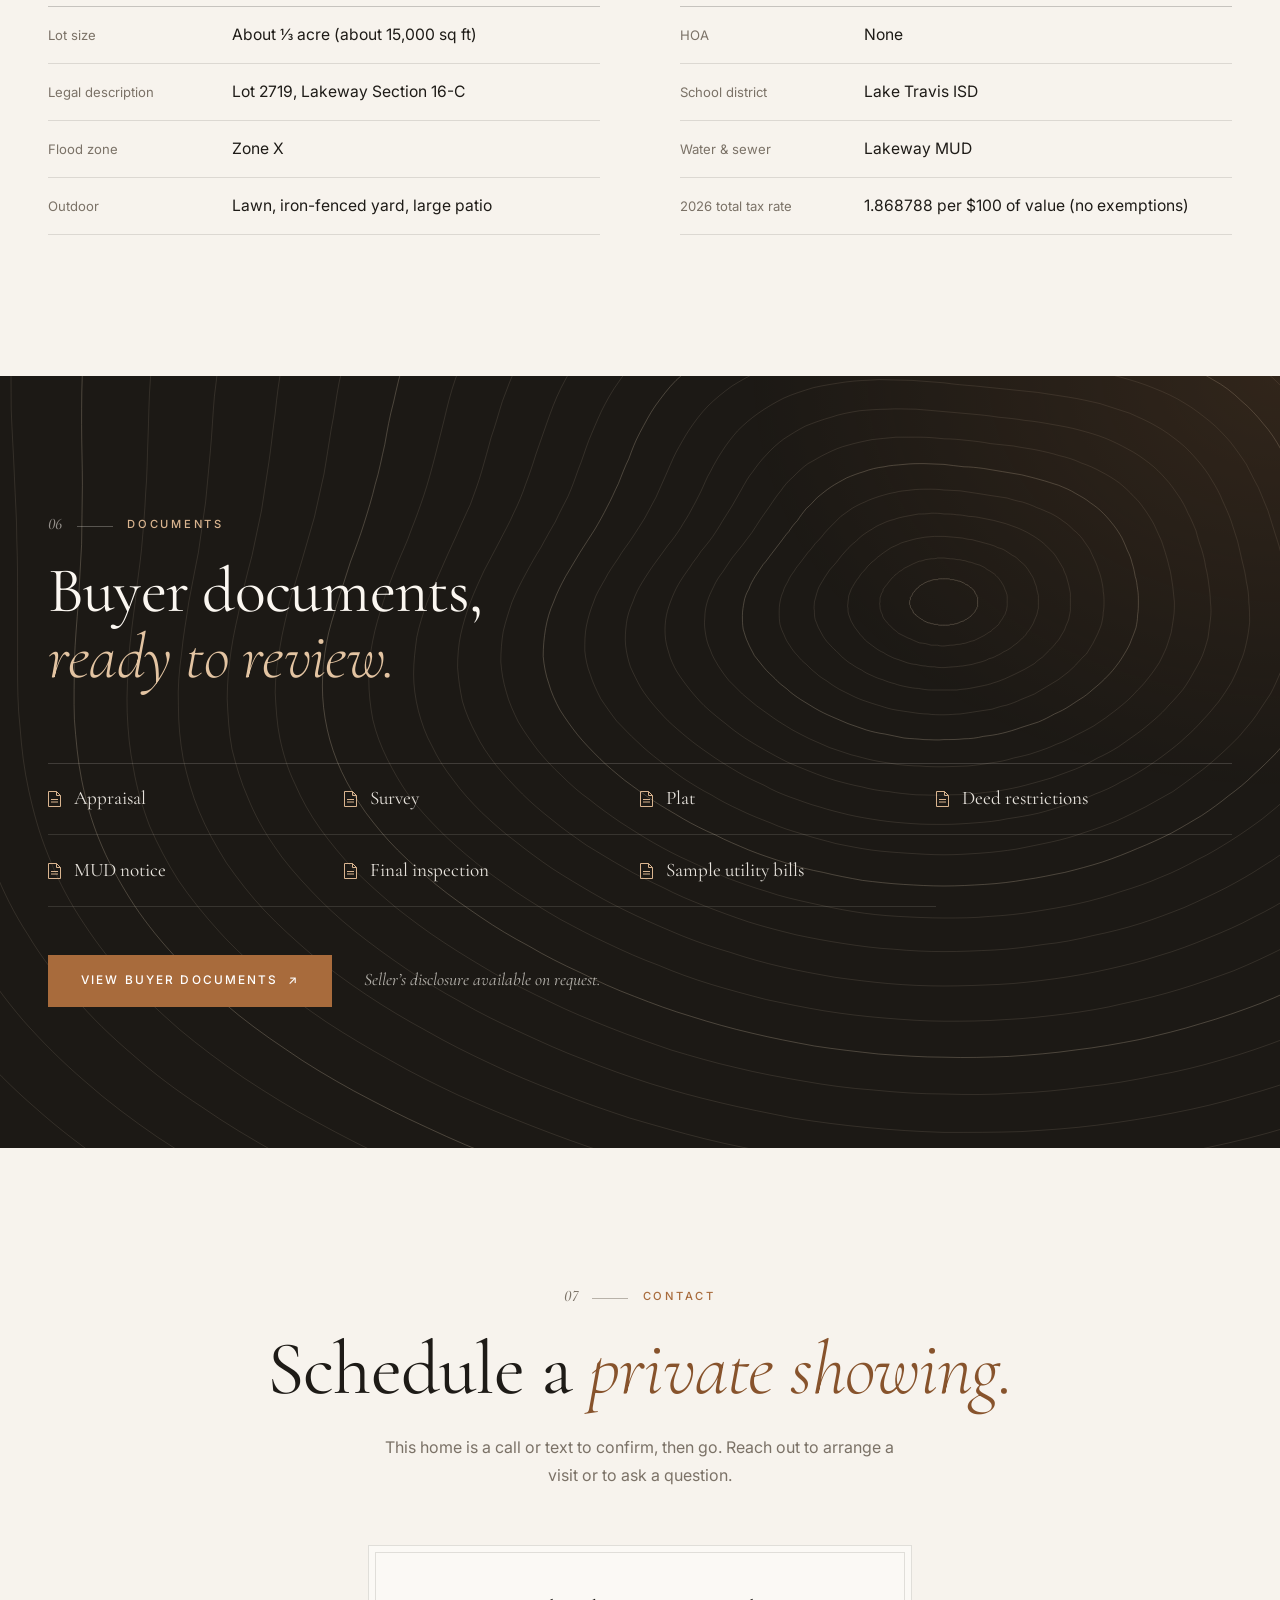
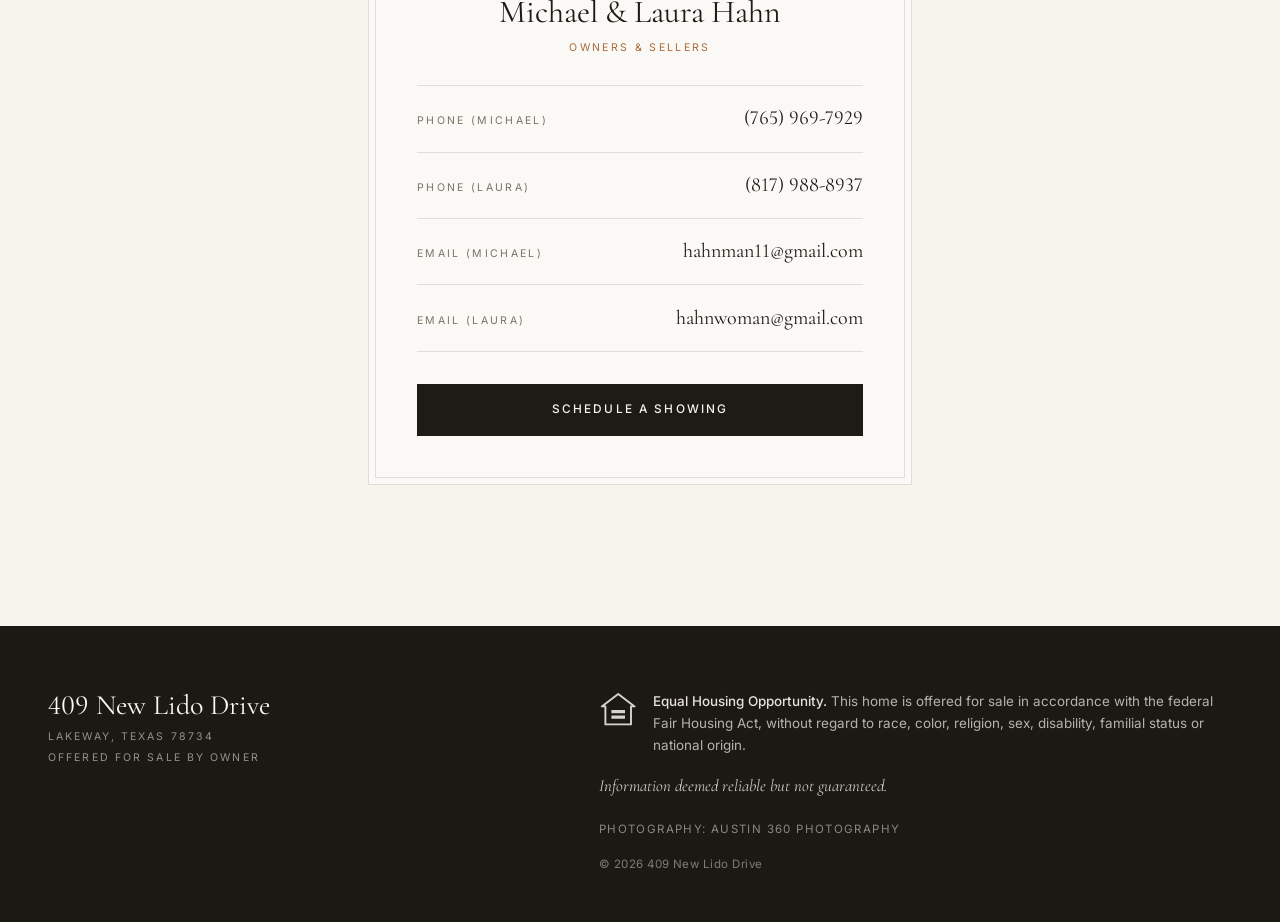
==== commit 74415a0e: "Say sample utility bills plural" ====
--- a/index.html
+++ b/index.html
@@ -323,7 +323,7 @@
           <li>Deed restrictions</li>
           <li>MUD notice</li>
           <li>Final inspection</li>
-          <li>Sample utility bill</li>
+          <li>Sample utility bills</li>
         </ul>
 
         <div class="documents__actions reveal">
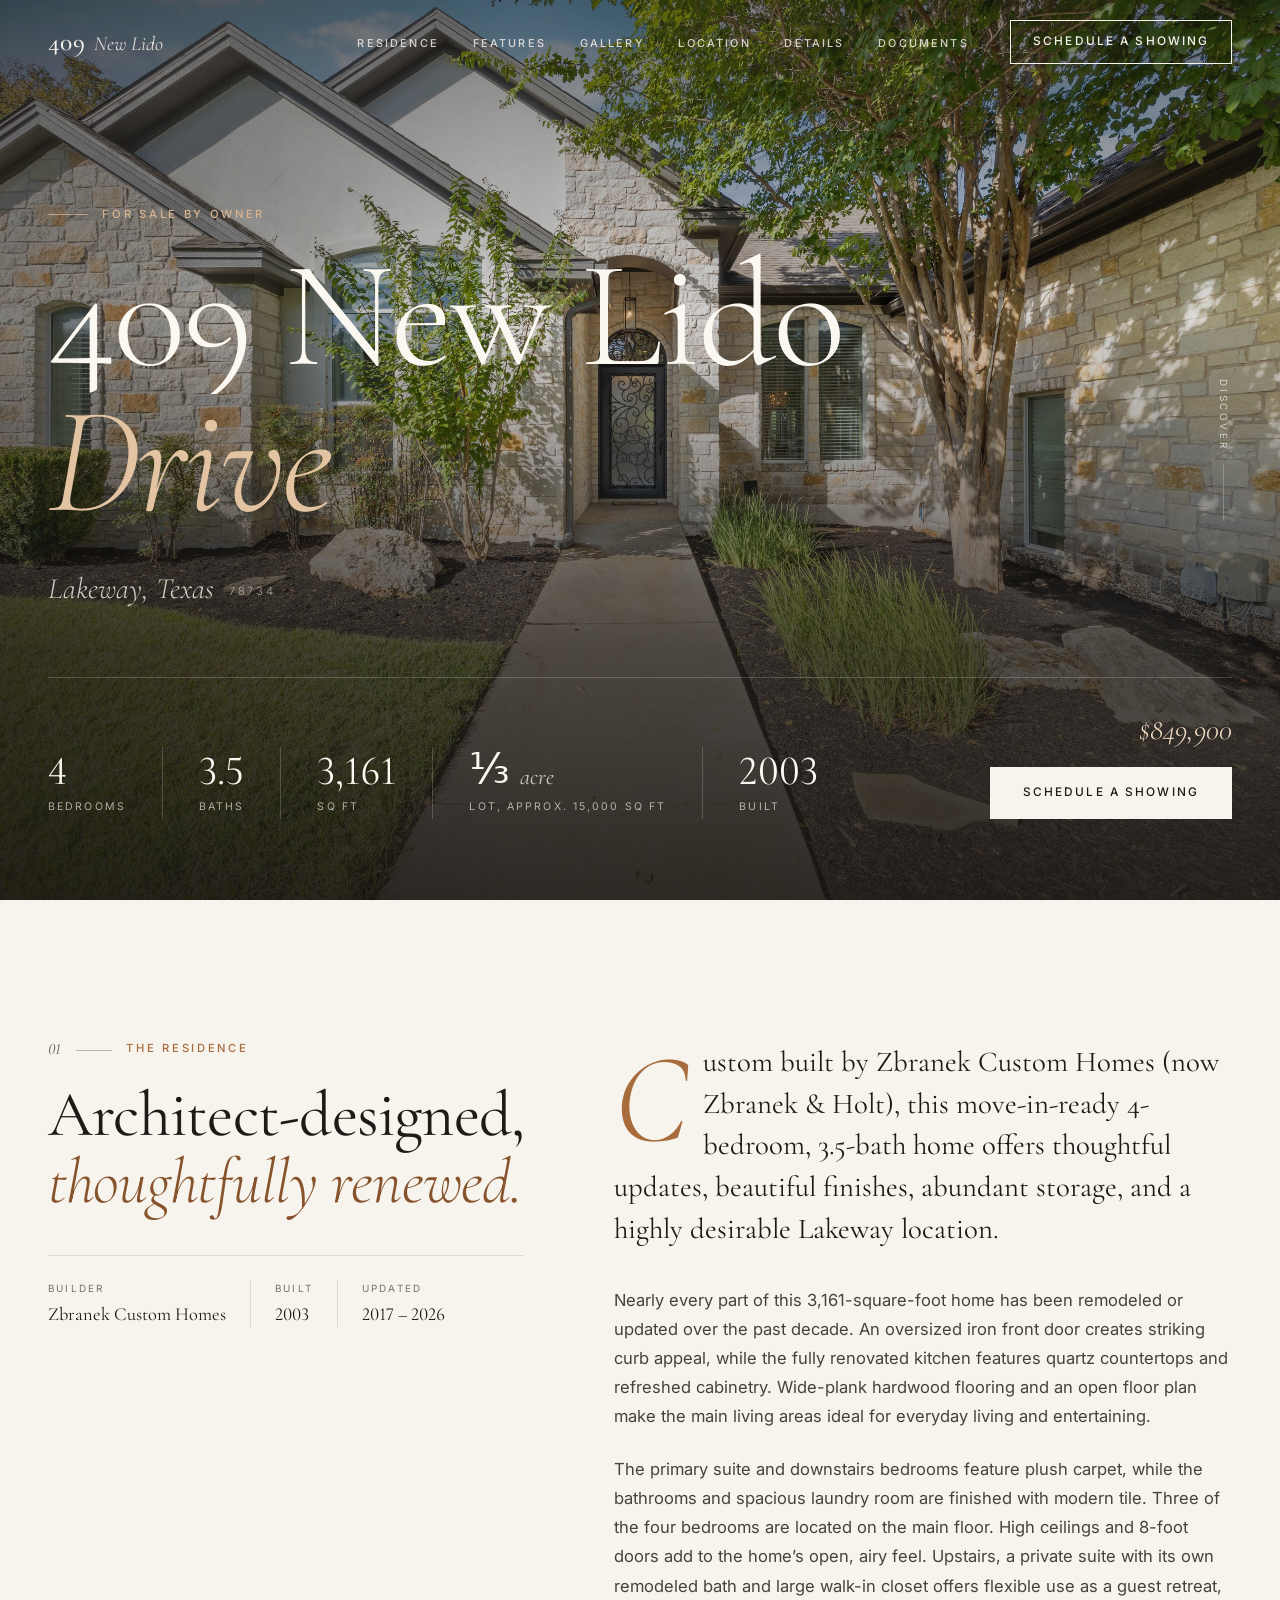
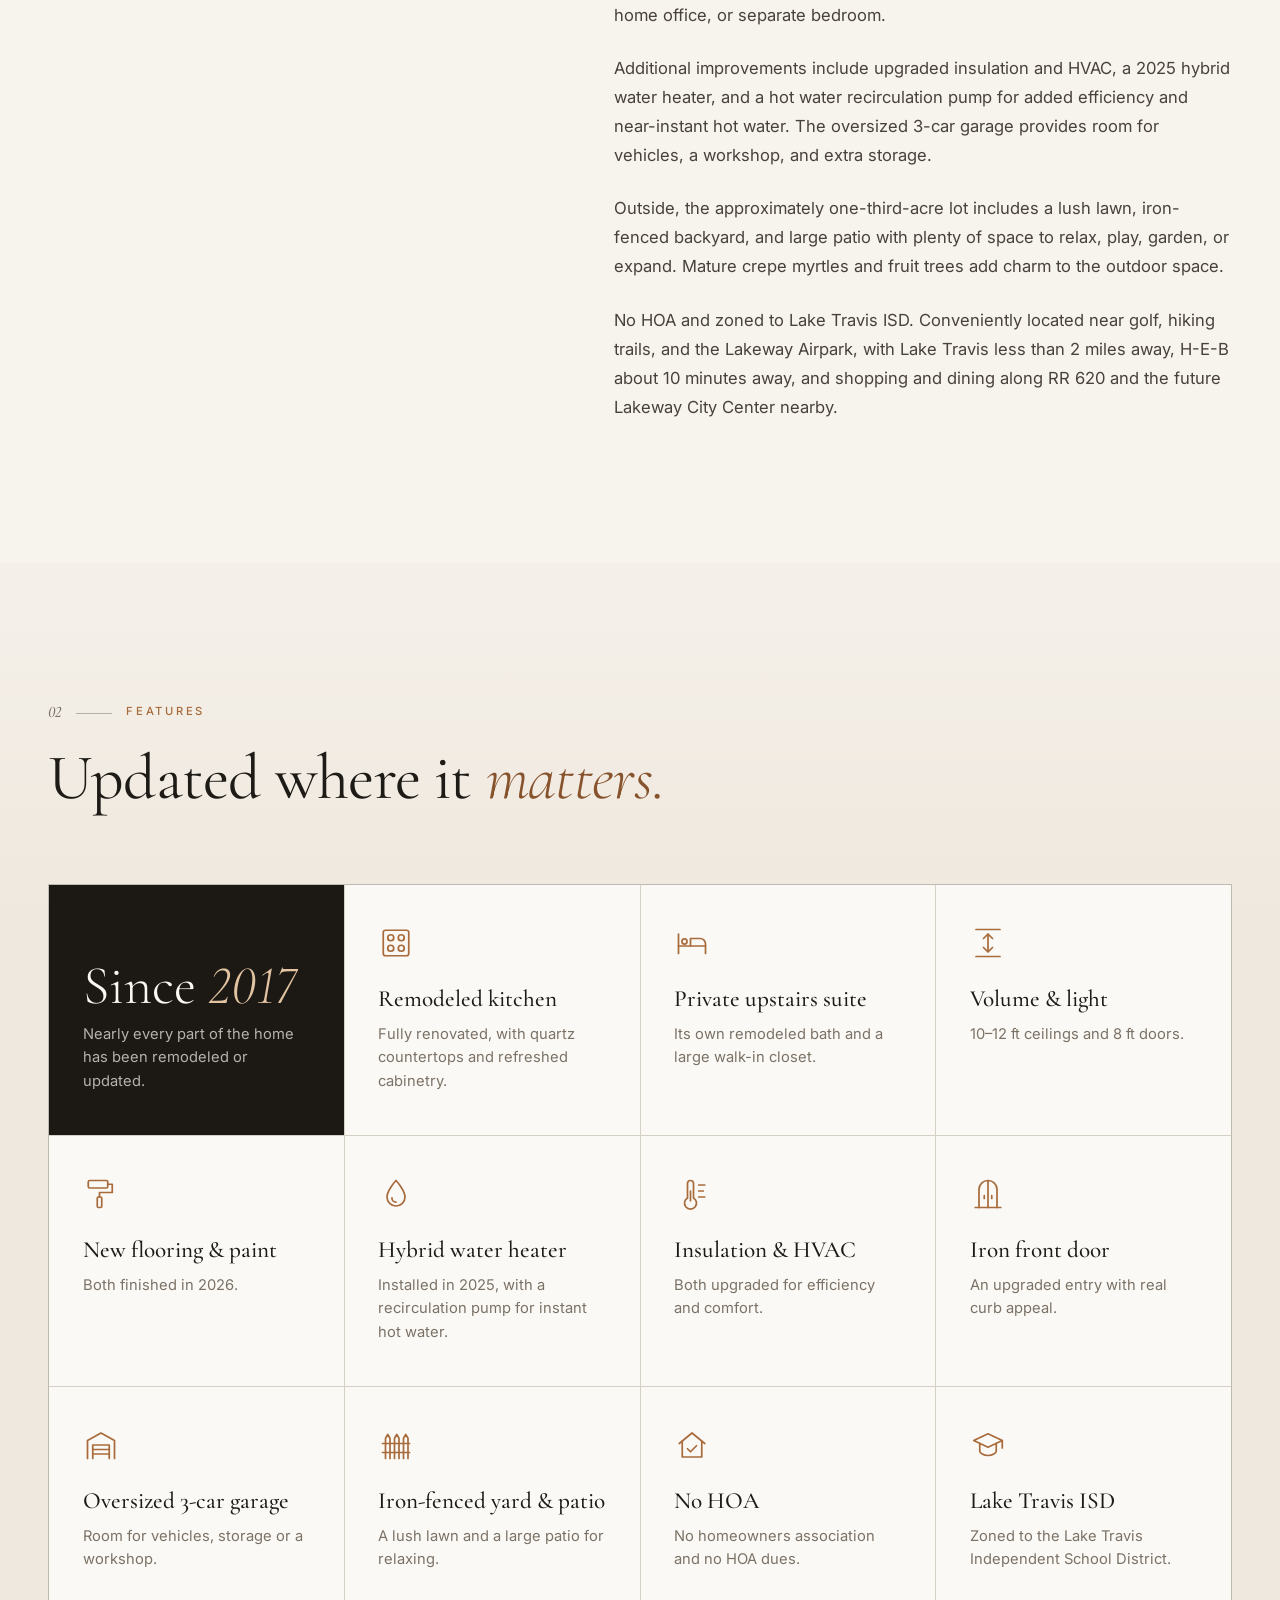
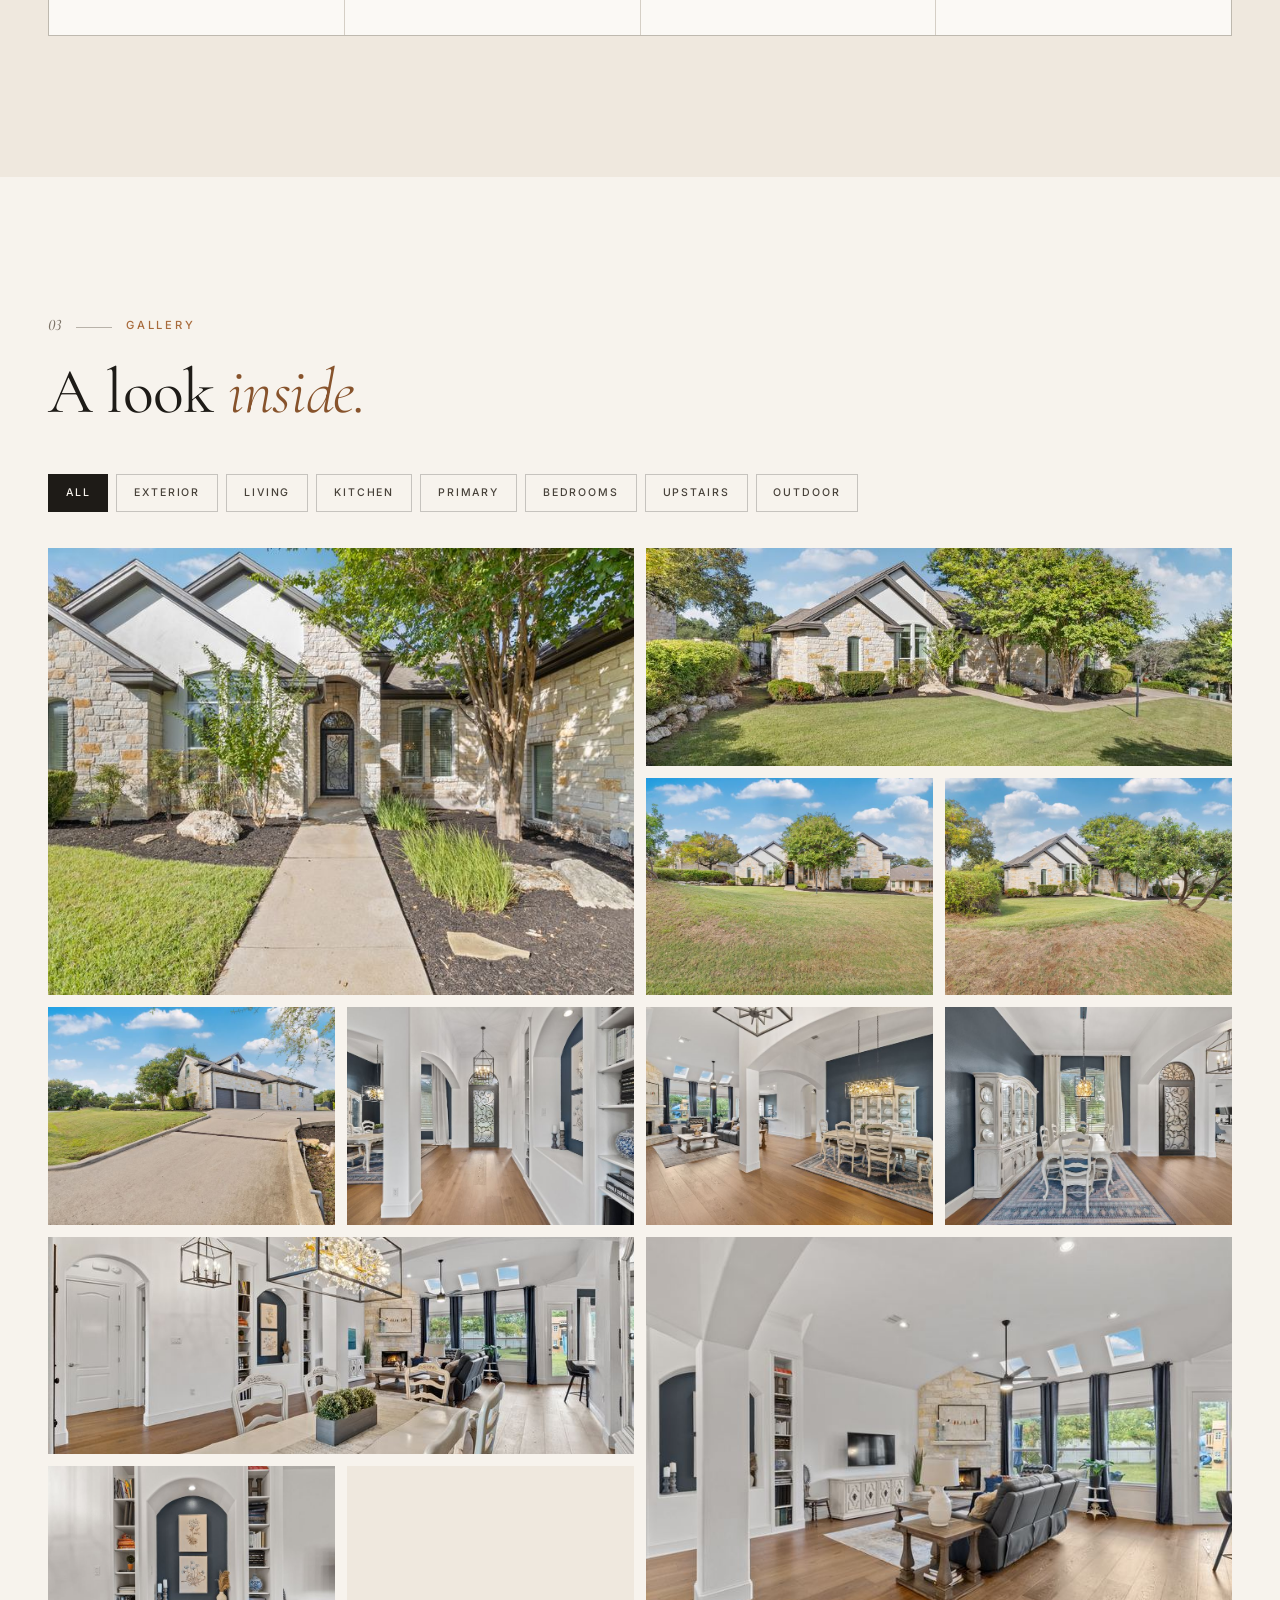
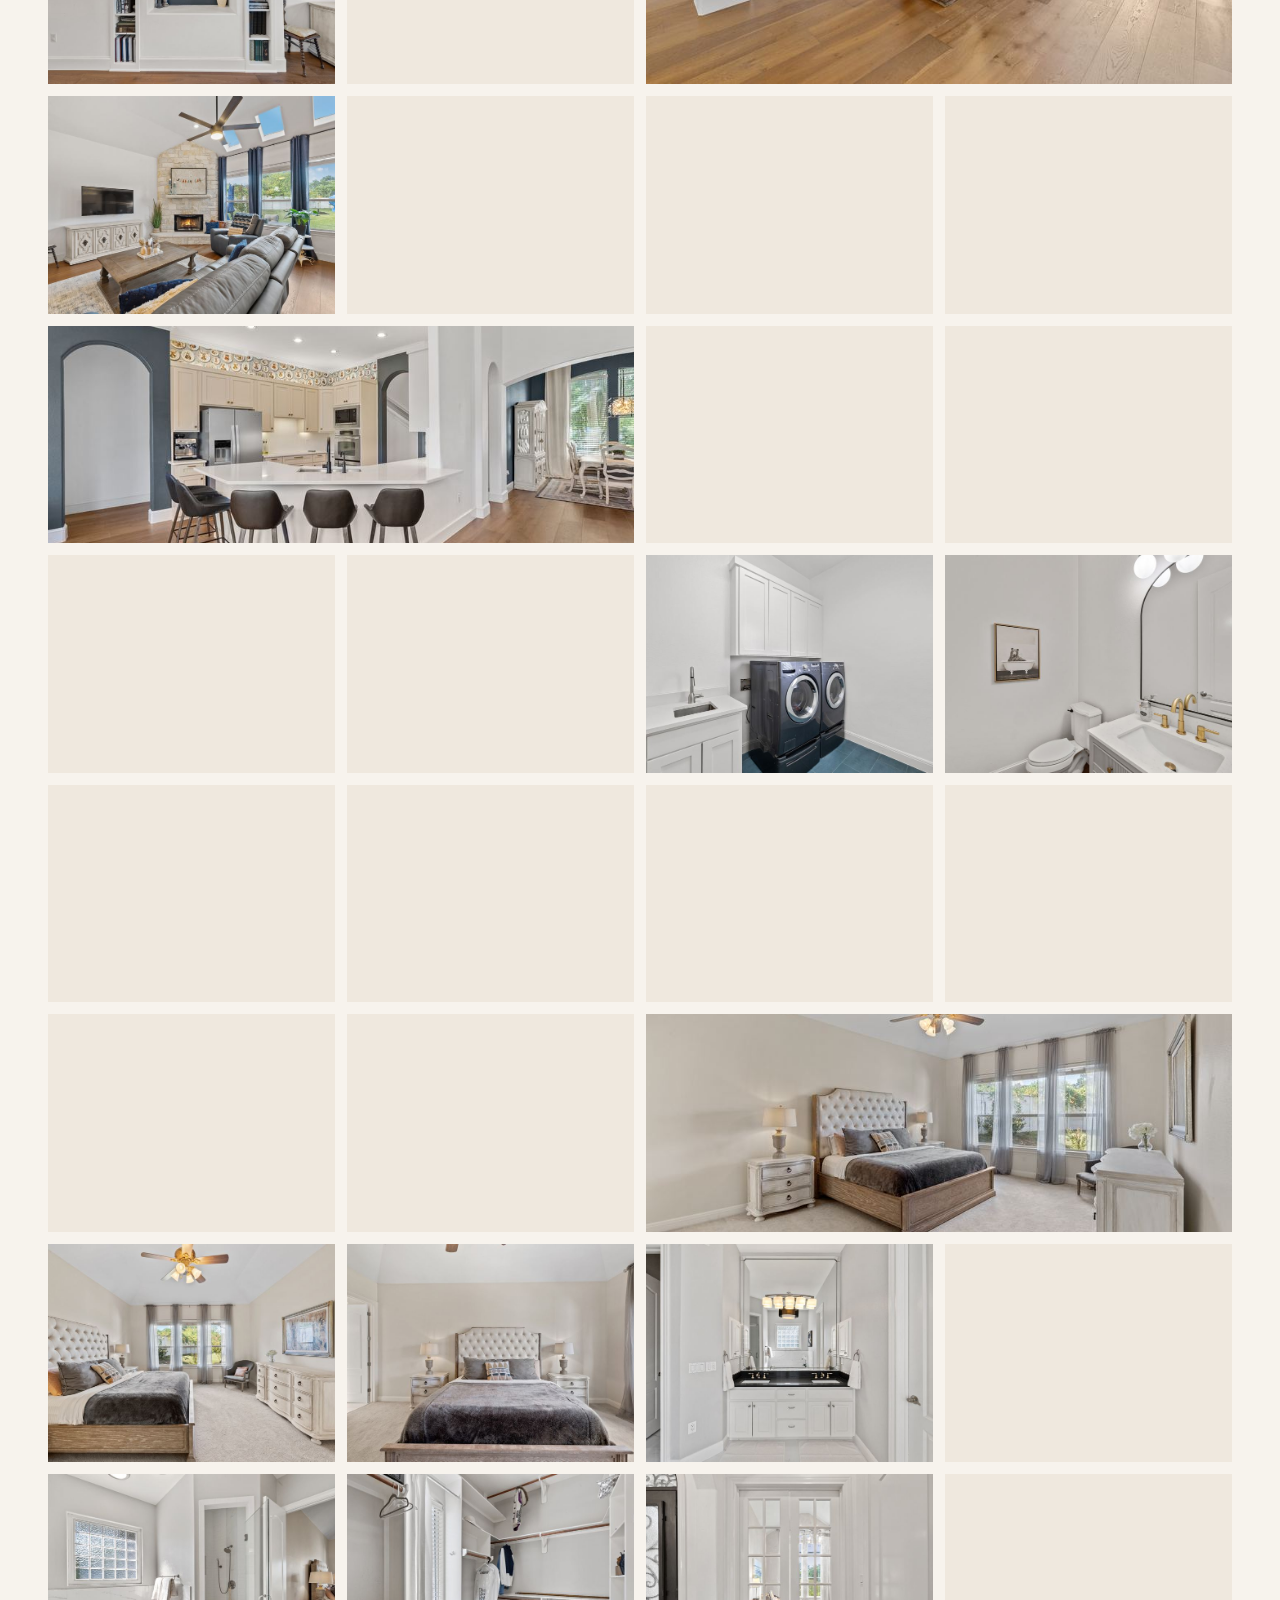
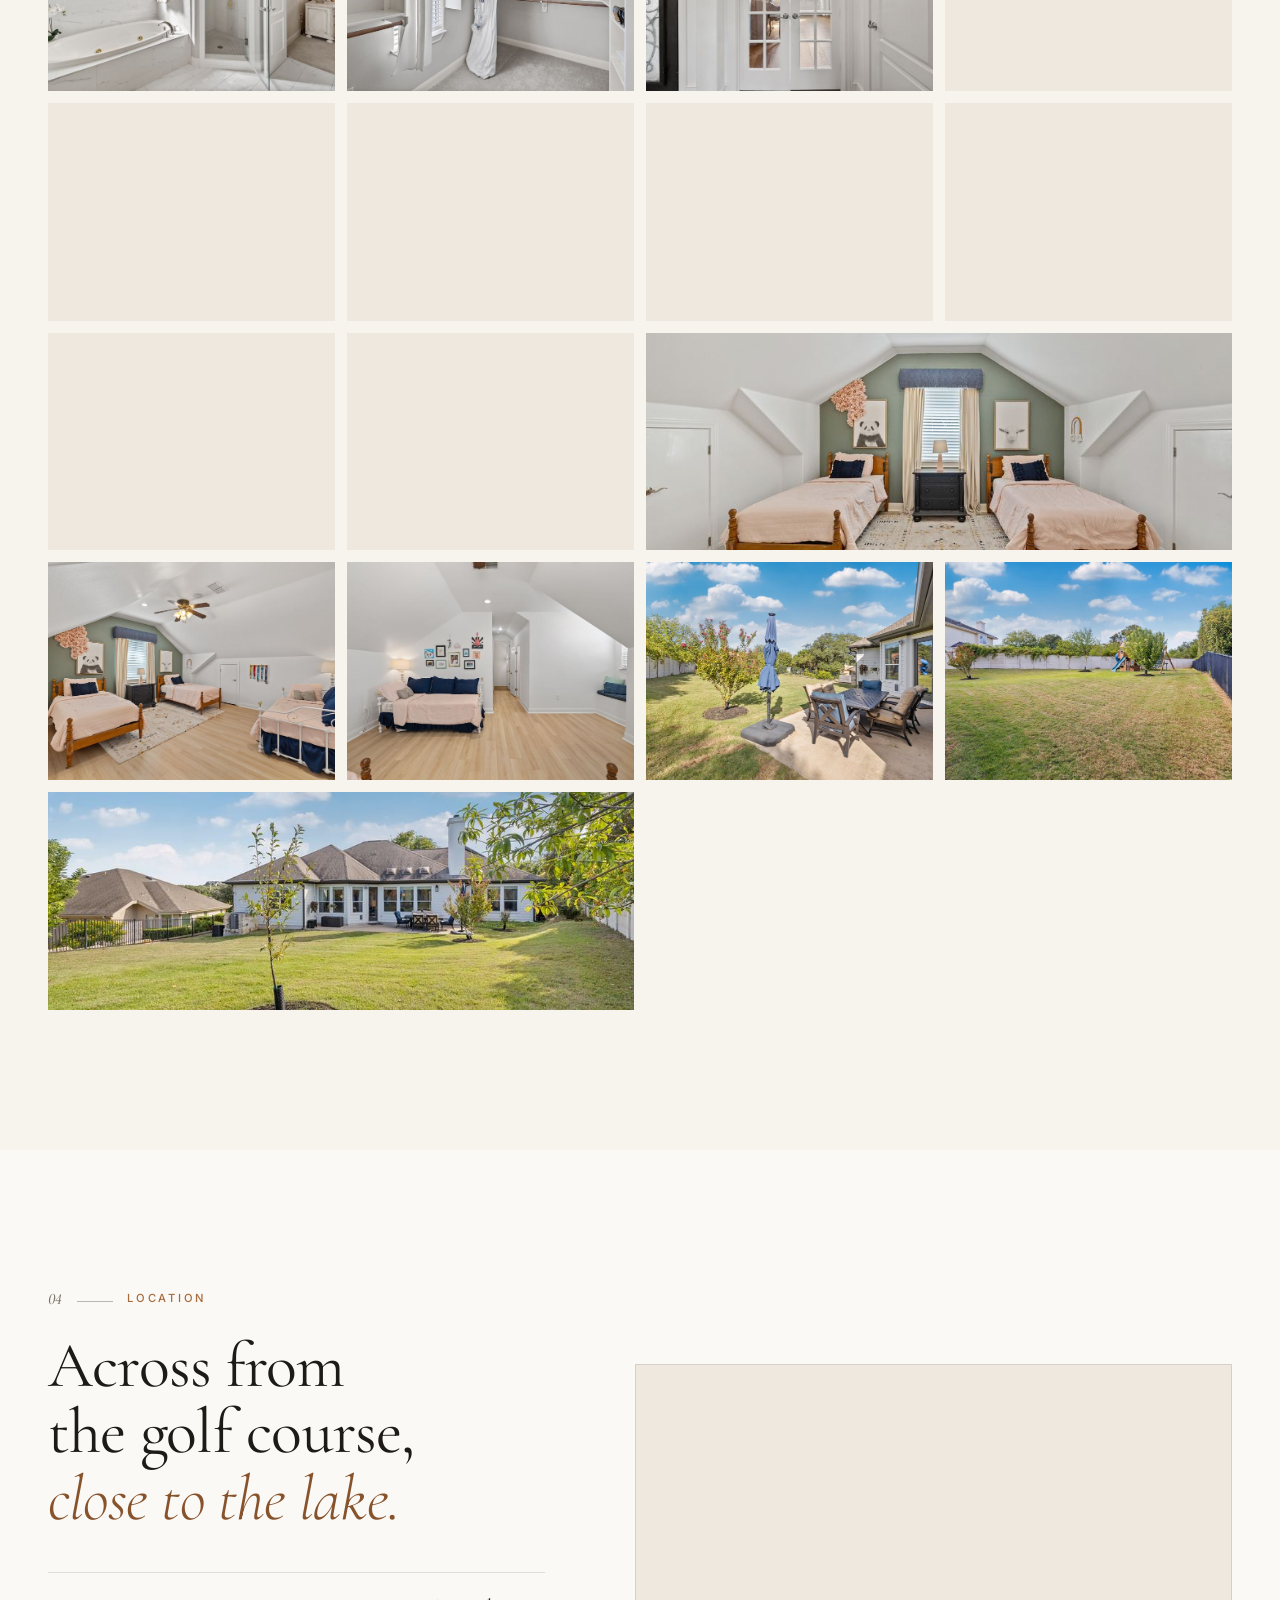
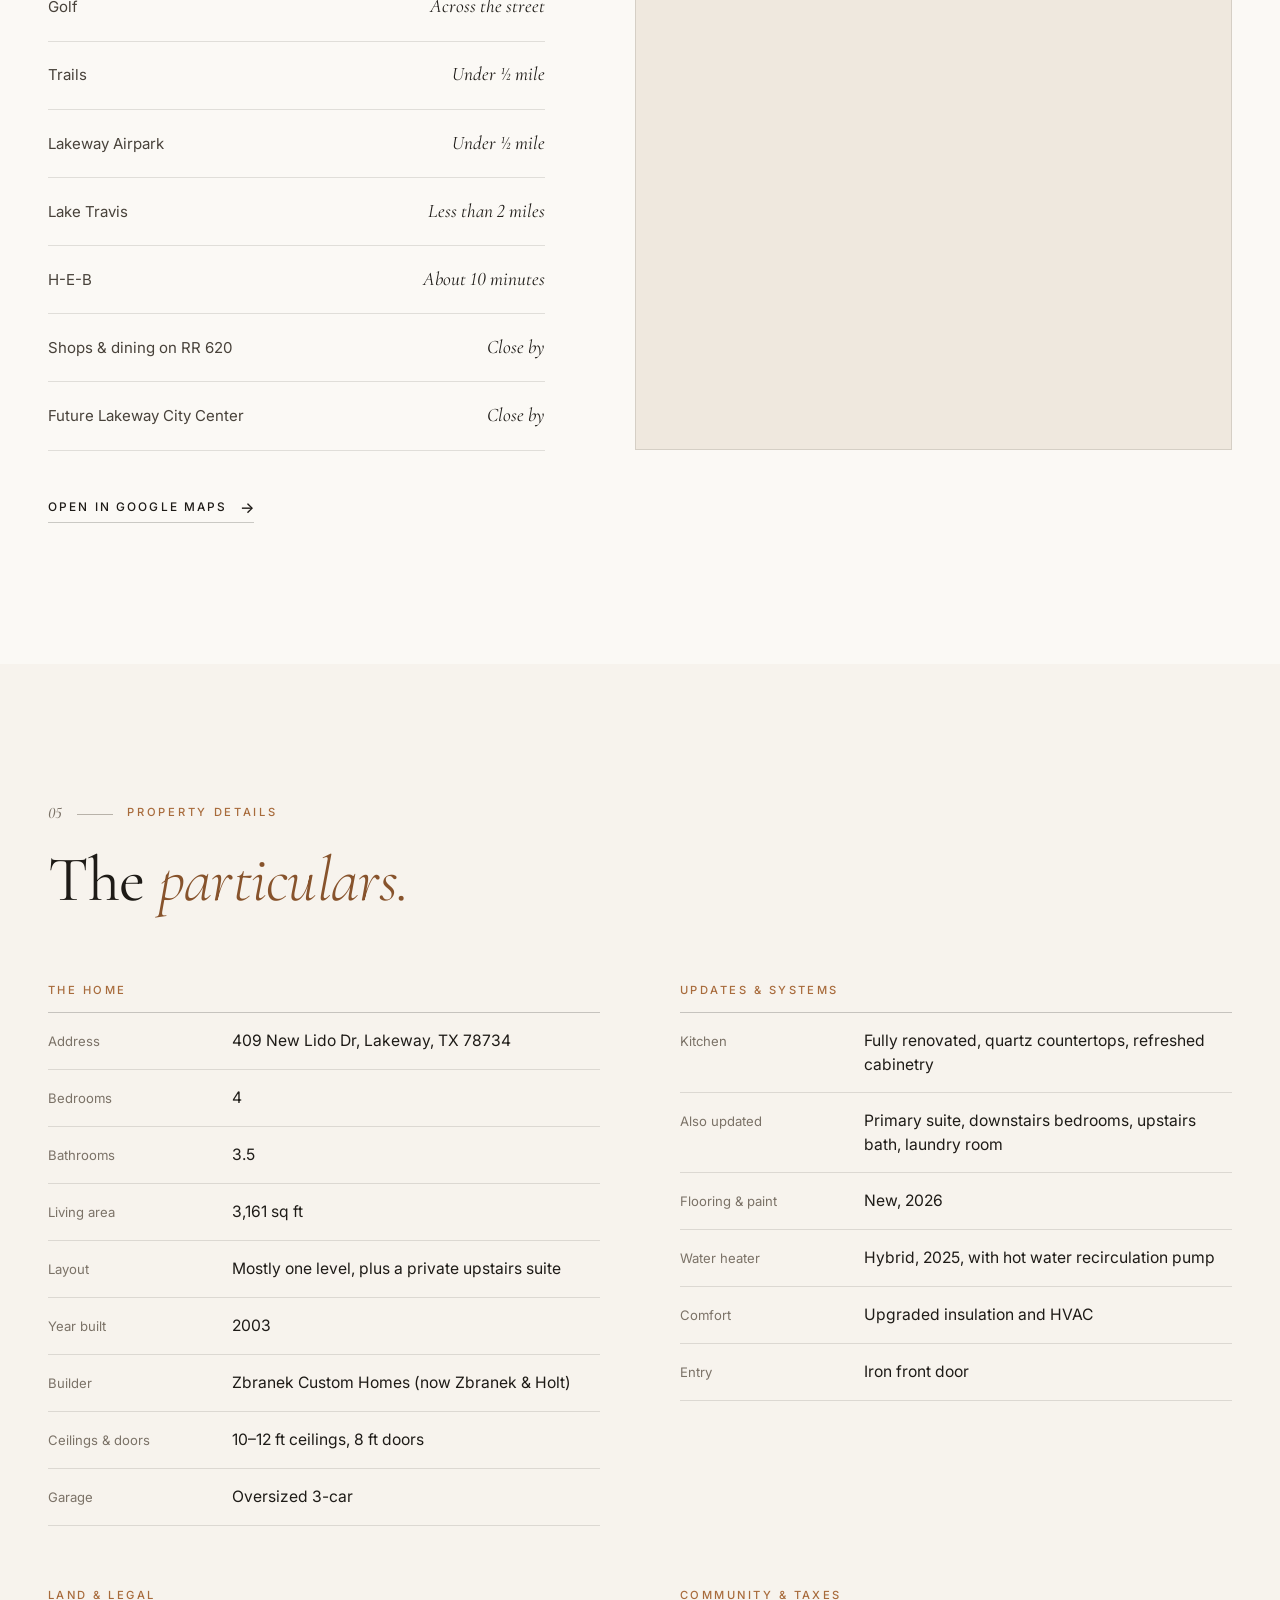
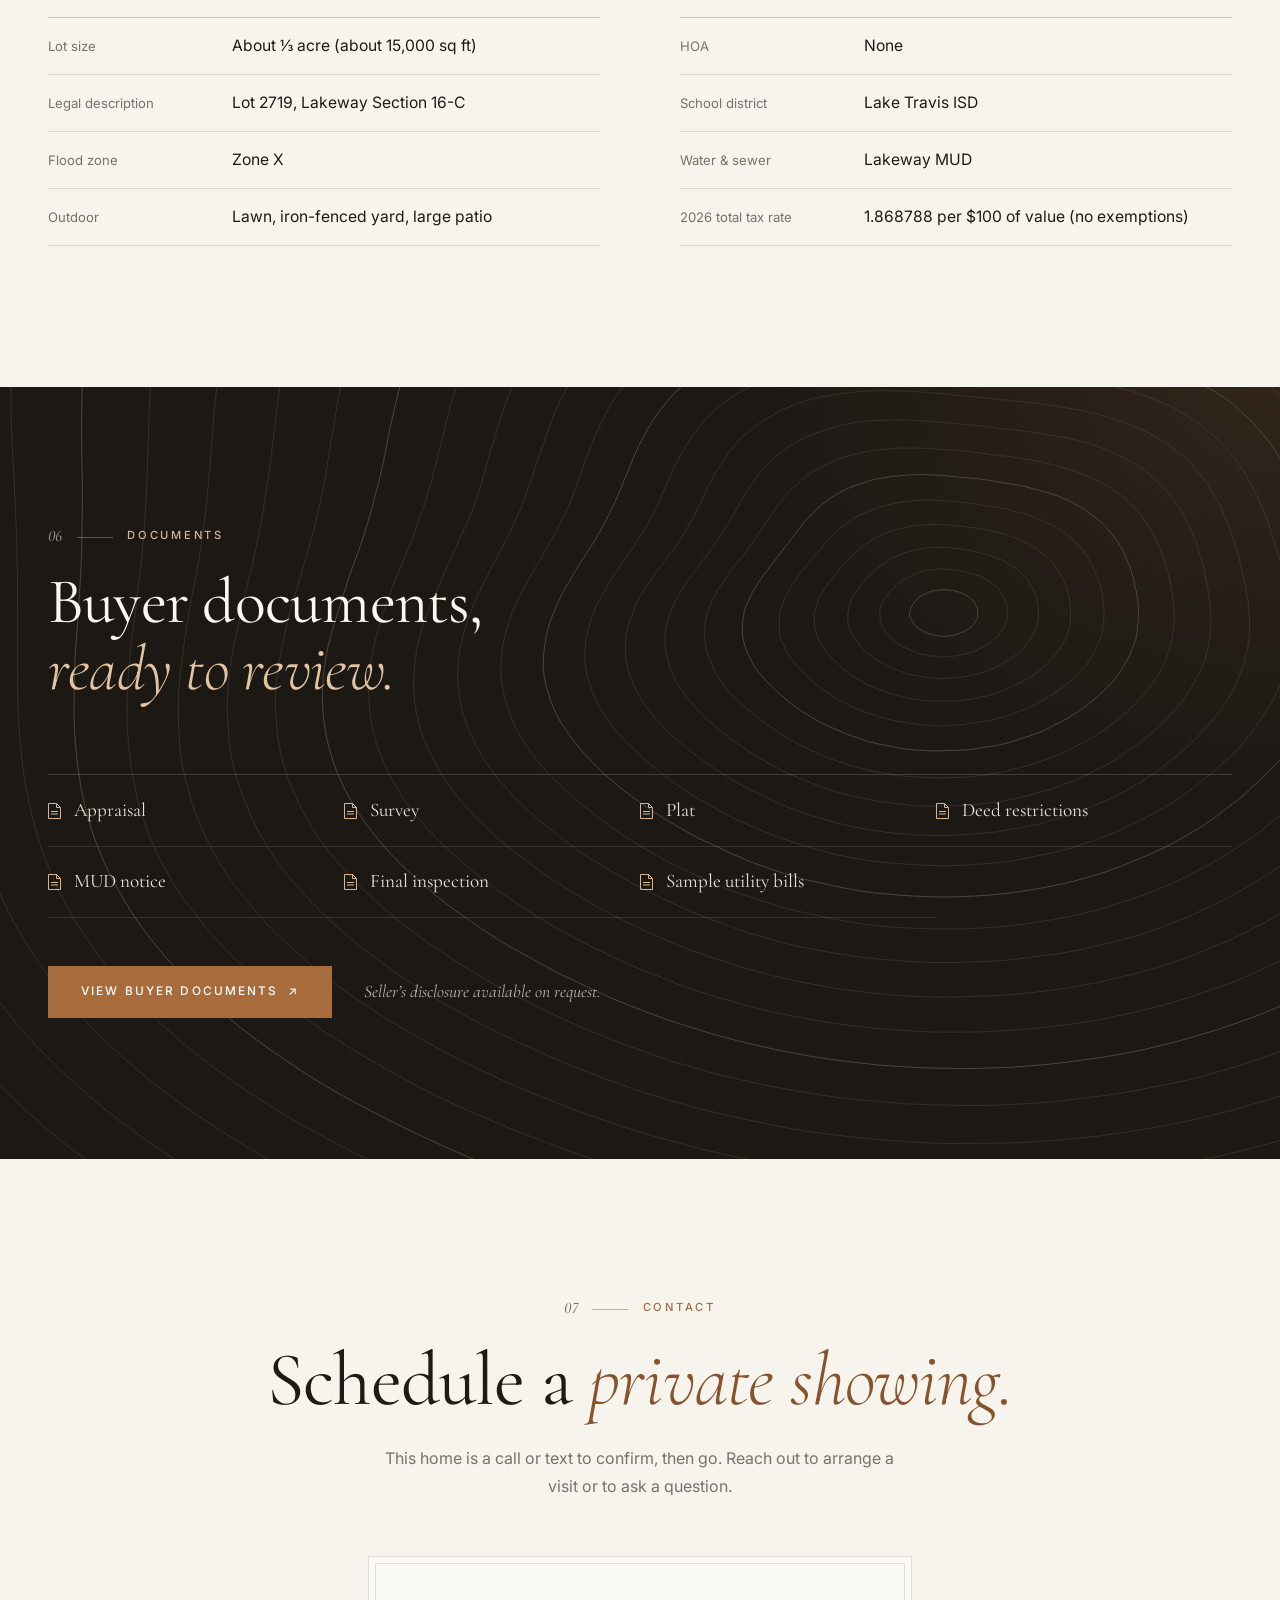
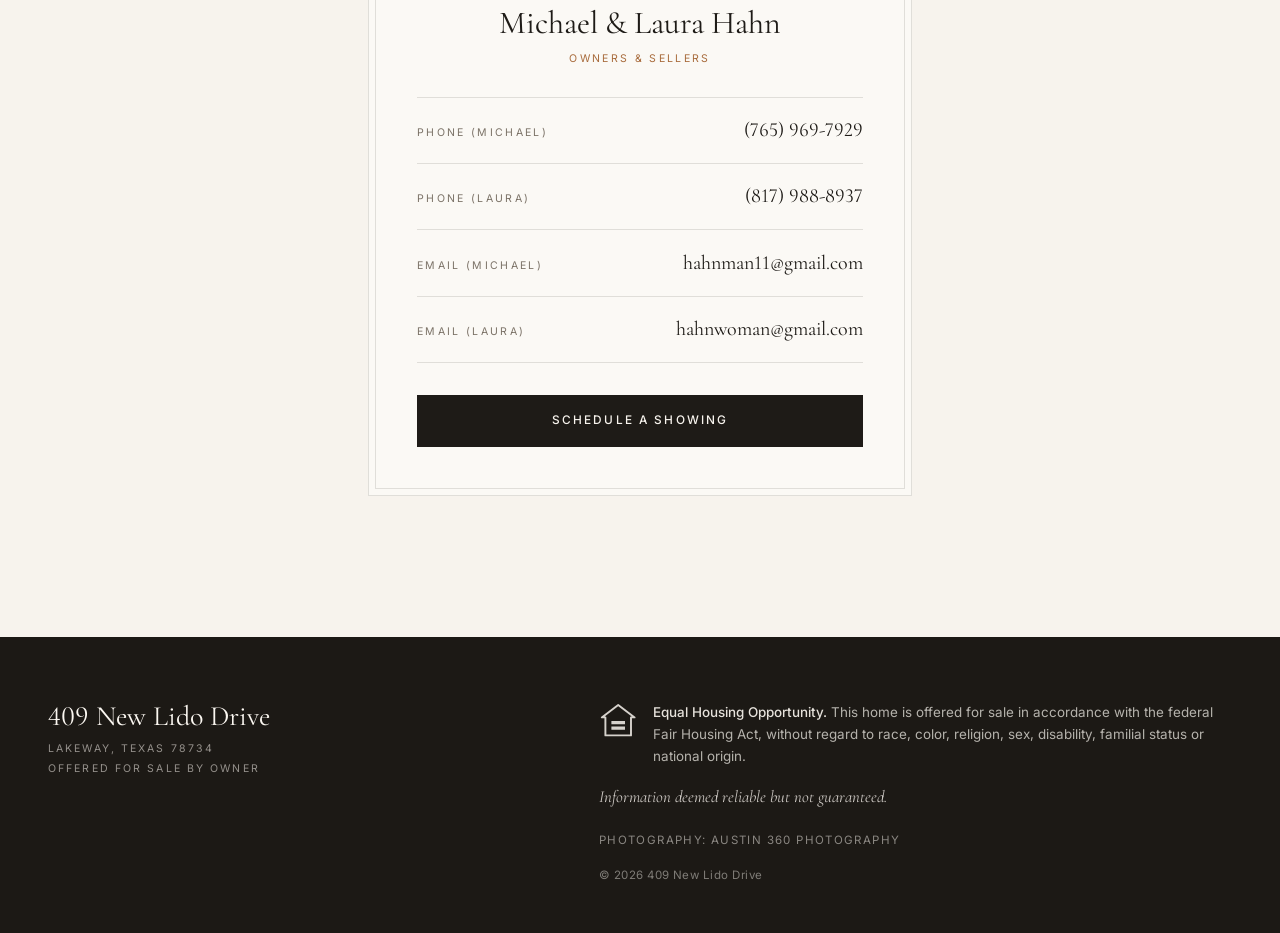
==== commit 0f27ba20: "Show $849,900 list price and use MLS listing description (MLS #3545093)" ====
--- a/index.html
+++ b/index.html
@@ -91,7 +91,7 @@
                PRICE — EDIT HERE (this is the only place the price appears).
                Replace "Price upon request" with the asking price, e.g. "$1,250,000".
                ===================================================================== -->
-          <p class="hero__price" id="price">Price upon request</p>
+          <p class="hero__price" id="price">$849,900</p>
           <!-- ===================== END PRICE ===================== -->
           <a class="btn btn--light" href="#contact">Schedule a showing</a>
         </div>
@@ -118,15 +118,17 @@
         </div>
 
         <div class="residence__copy prose">
-          <p class="lead reveal">Custom built by Zbranek Custom Homes (now Zbranek &amp; Holt), one of Lakeway’s best-known builders, this 4-bedroom, 3.5-bath home pairs architect-designed bones with nearly a decade of thoughtful updates. It’s move-in ready, with the space, finishes and location buyers are looking for.</p>
-
-          <p class="reveal">The 3,161 square feet live mostly on one level, with 10- to 12-foot ceilings and 8-foot doors that make every room feel open and bright. Upstairs, a private suite with its own remodeled bath and large walk-in closet works beautifully as a guest retreat, home office or quiet, separate bedroom.</p>
-
-          <p class="reveal">Nearly every part of the home has been remodeled or updated since 2017. The fully renovated kitchen has quartz countertops and refreshed cabinetry, and it opens to living spaces made for gathering. The primary suite, the downstairs bedrooms and even the laundry room have all been updated. New flooring and fresh paint were finished in 2026, and the upgraded insulation, HVAC and iron front door add comfort and curb appeal. A 2025 hybrid water heater and a hot water recirculation pump deliver efficiency and instant hot water throughout the home.</p>
-
-          <p class="reveal">Outside, the roughly third-acre lot has a lush lawn, an iron-fenced yard and a large patio for relaxing, with plenty of room to play, garden or expand the backyard. The oversized 3-car garage has space for vehicles, storage or a workshop.</p>
-
-          <p class="reveal">There’s no HOA, and the home is zoned to Lake Travis ISD. The location is hard to beat: golf is across the street, and trails and the Lakeway Airpark are both under half a mile away. Lake Travis is less than 2 miles away, H-E-B is about 10 minutes, and the shops and dining along RR 620 and the future Lakeway City Center are close by.</p>
+          <p class="lead reveal">Custom built by Zbranek Custom Homes (now Zbranek &amp; Holt), this move-in-ready 4-bedroom, 3.5-bath home offers thoughtful updates, beautiful finishes, abundant storage, and a highly desirable Lakeway location.</p>
+
+          <p class="reveal">Nearly every part of this 3,161-square-foot home has been remodeled or updated over the past decade. An oversized iron front door creates striking curb appeal, while the fully renovated kitchen features quartz countertops and refreshed cabinetry. Wide-plank hardwood flooring and an open floor plan make the main living areas ideal for everyday living and entertaining.</p>
+
+          <p class="reveal">The primary suite and downstairs bedrooms feature plush carpet, while the bathrooms and spacious laundry room are finished with modern tile. Three of the four bedrooms are located on the main floor. High ceilings and 8-foot doors add to the home’s open, airy feel. Upstairs, a private suite with its own remodeled bath and large walk-in closet offers flexible use as a guest retreat, home office, or separate bedroom.</p>
+
+          <p class="reveal">Additional improvements include upgraded insulation and HVAC, a 2025 hybrid water heater, and a hot water recirculation pump for added efficiency and near-instant hot water. The oversized 3-car garage provides room for vehicles, a workshop, and extra storage.</p>
+
+          <p class="reveal">Outside, the approximately one-third-acre lot includes a lush lawn, iron-fenced backyard, and large patio with plenty of space to relax, play, garden, or expand. Mature crepe myrtles and fruit trees add charm to the outdoor space.</p>
+
+          <p class="reveal">No HOA and zoned to Lake Travis ISD. Conveniently located near golf, hiking trails, and the Lakeway Airpark, with Lake Travis less than 2 miles away, H-E-B about 10 minutes away, and shopping and dining along RR 620 and the future Lakeway City Center nearby.</p>
         </div>
       </div>
     </section>
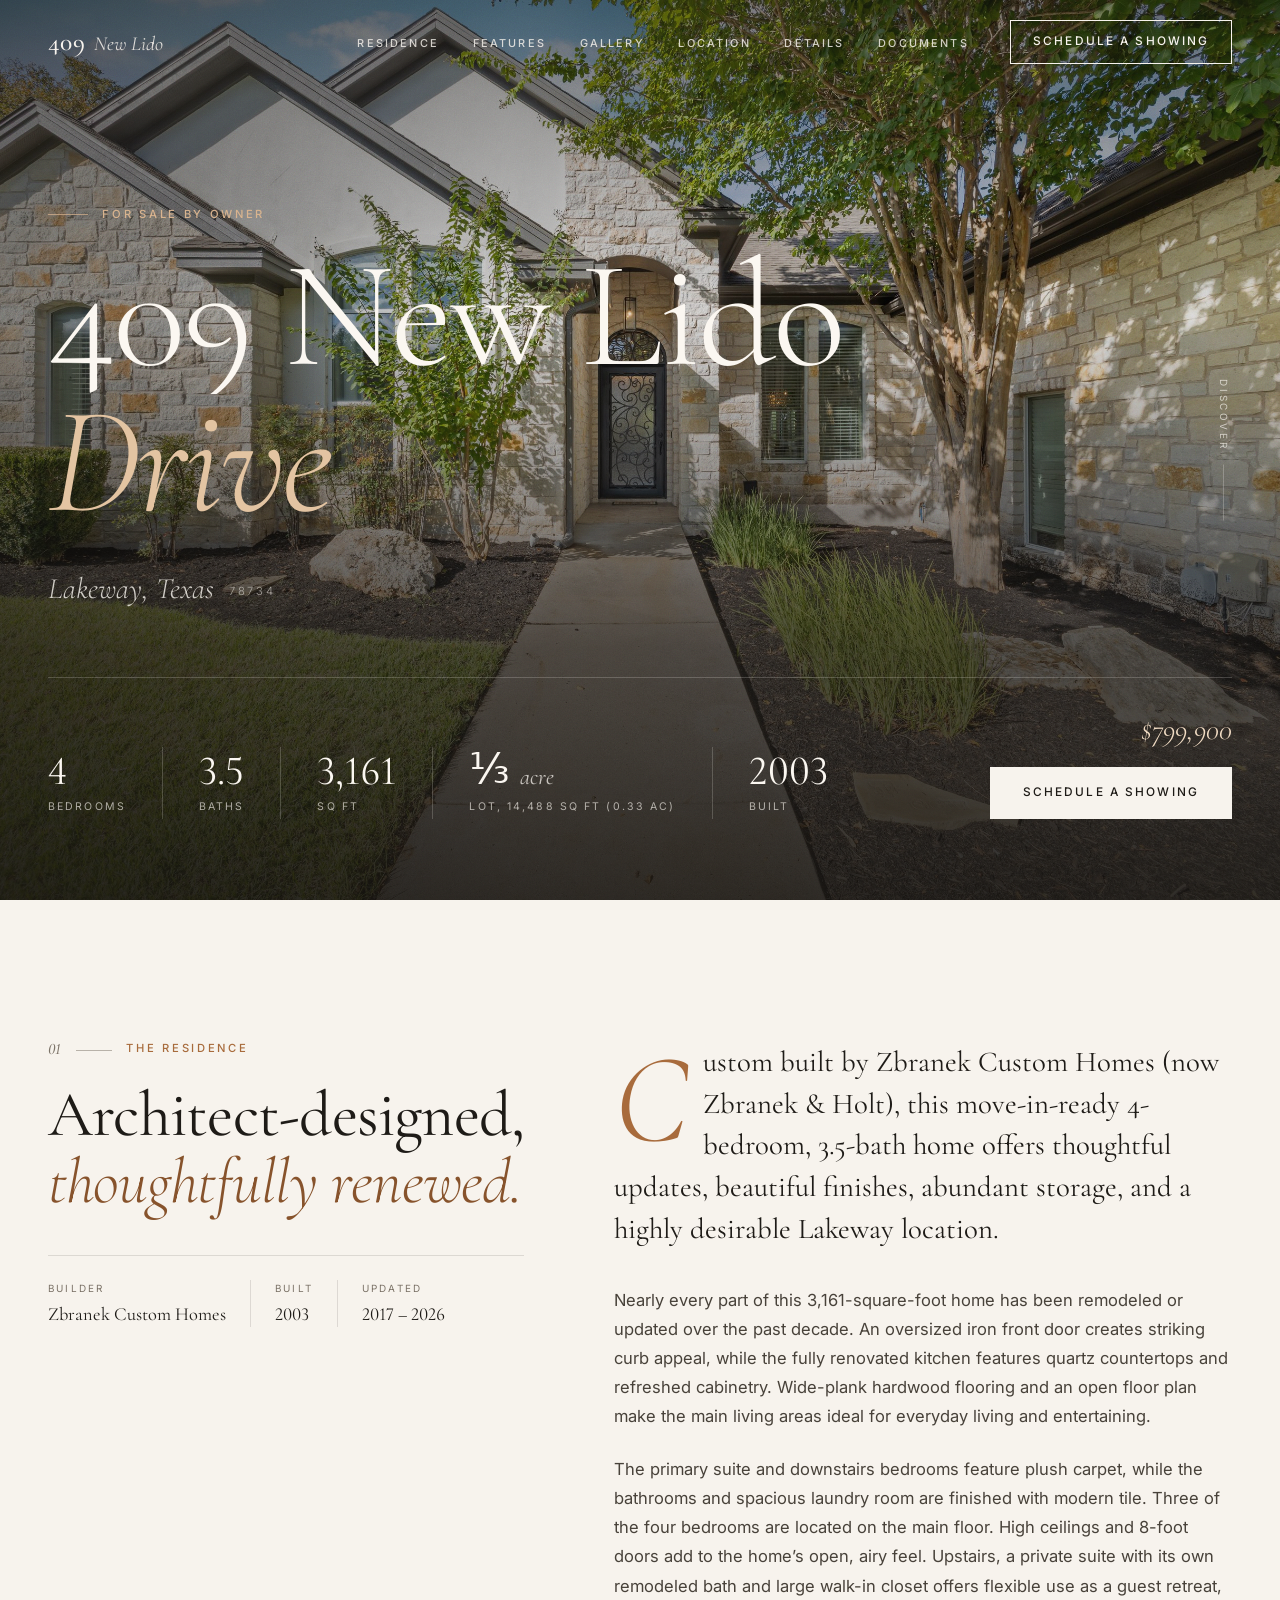
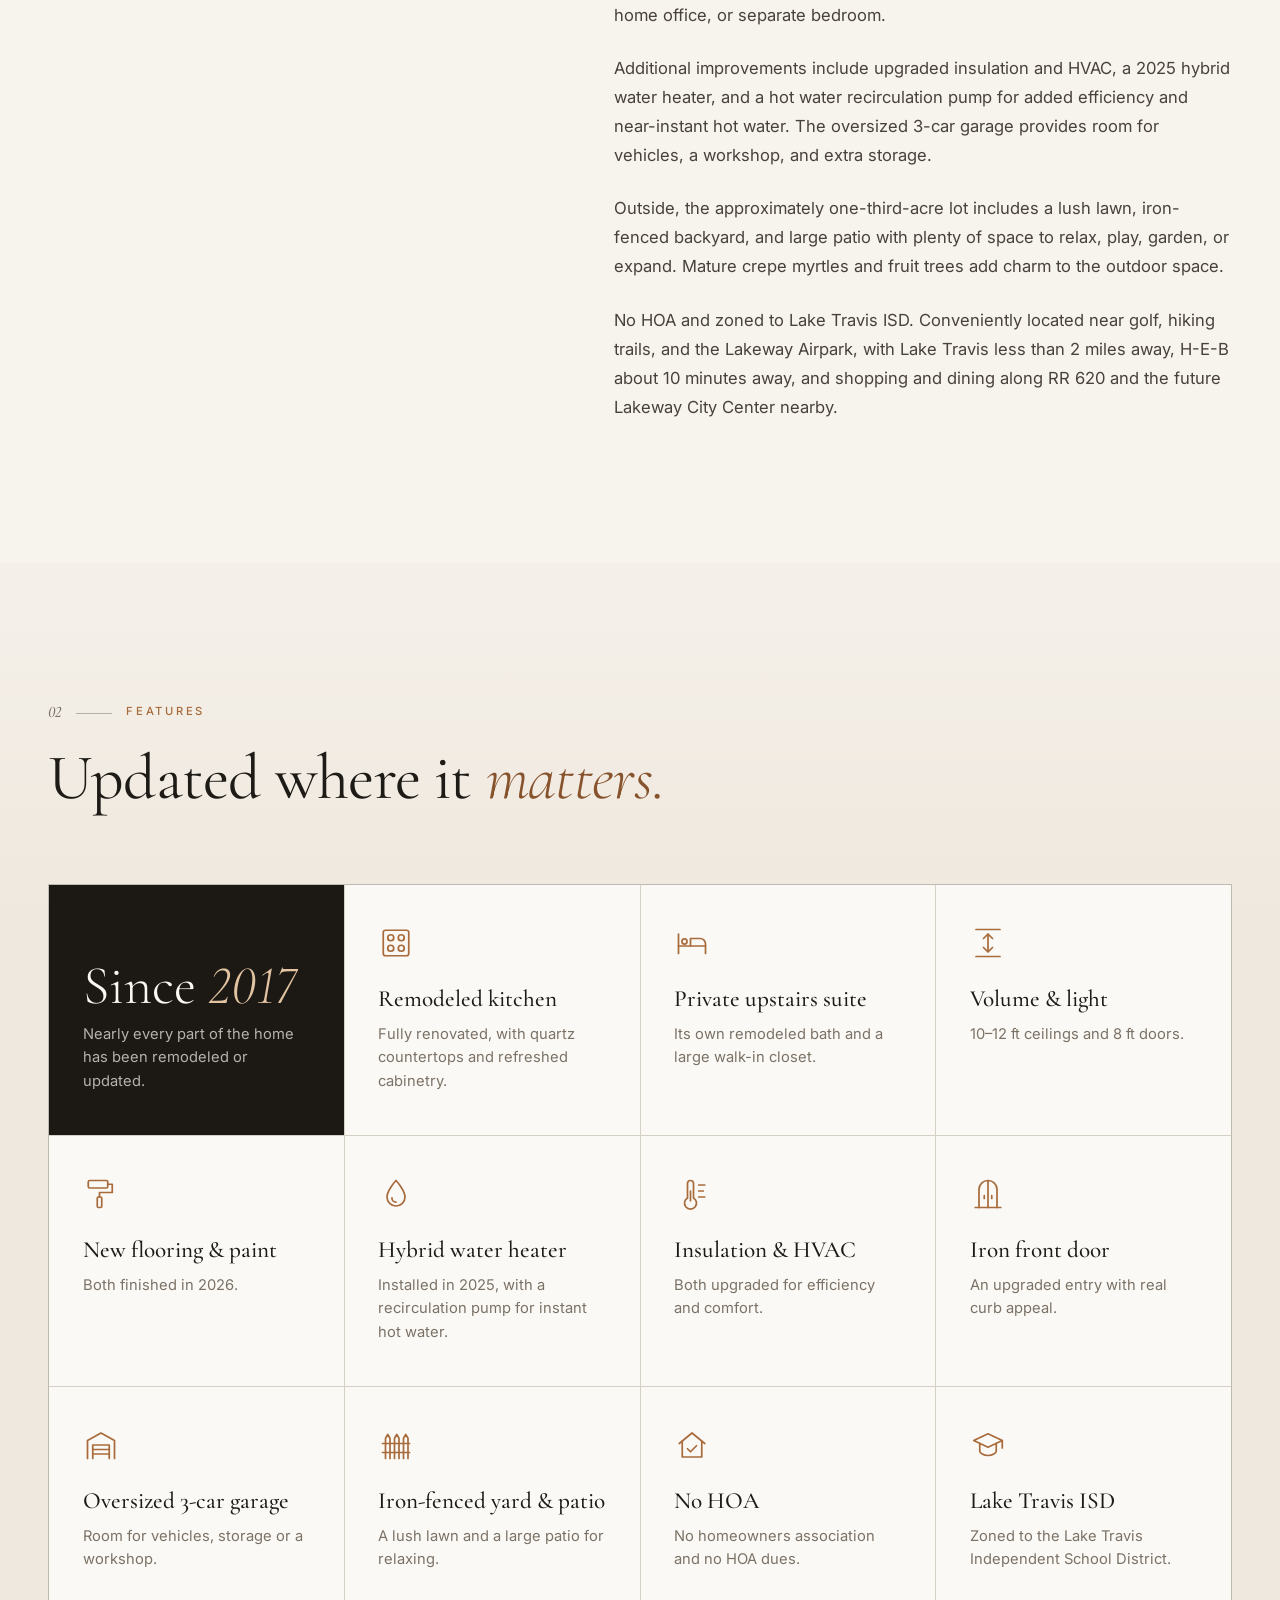
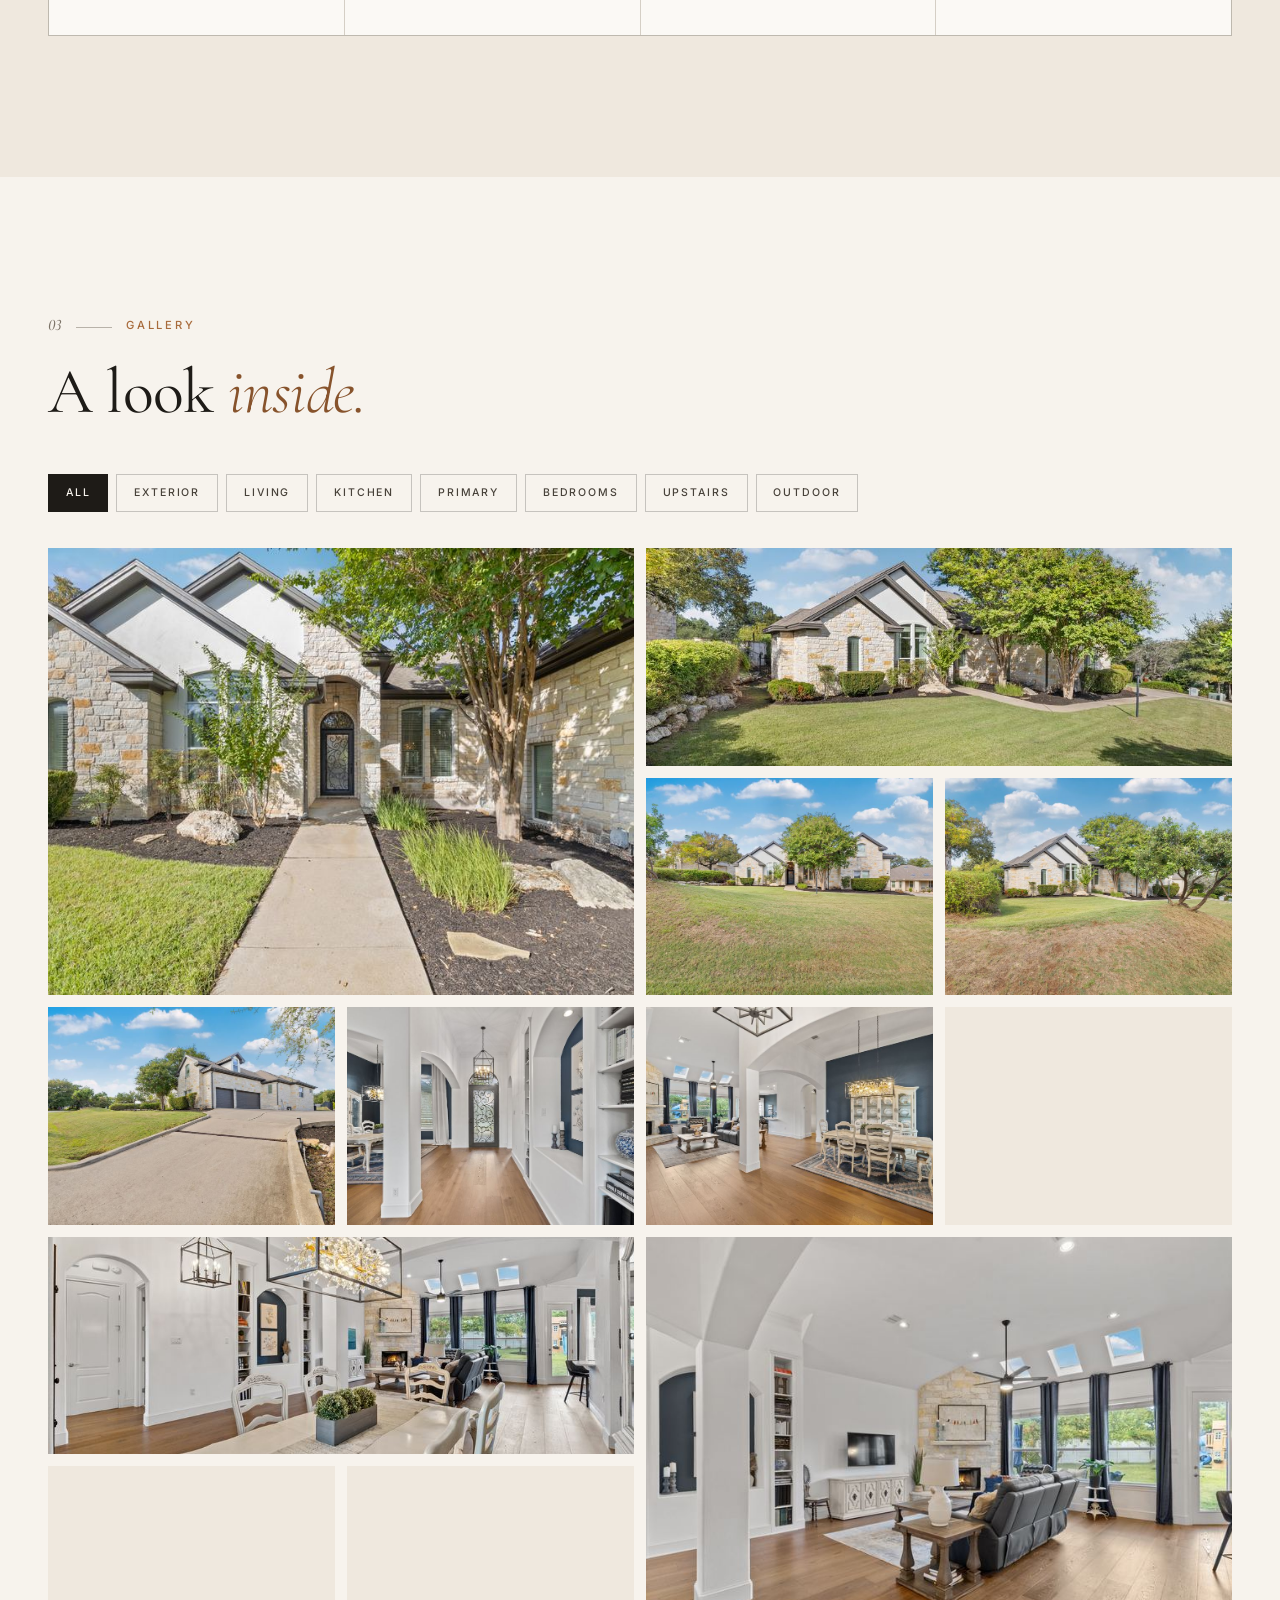
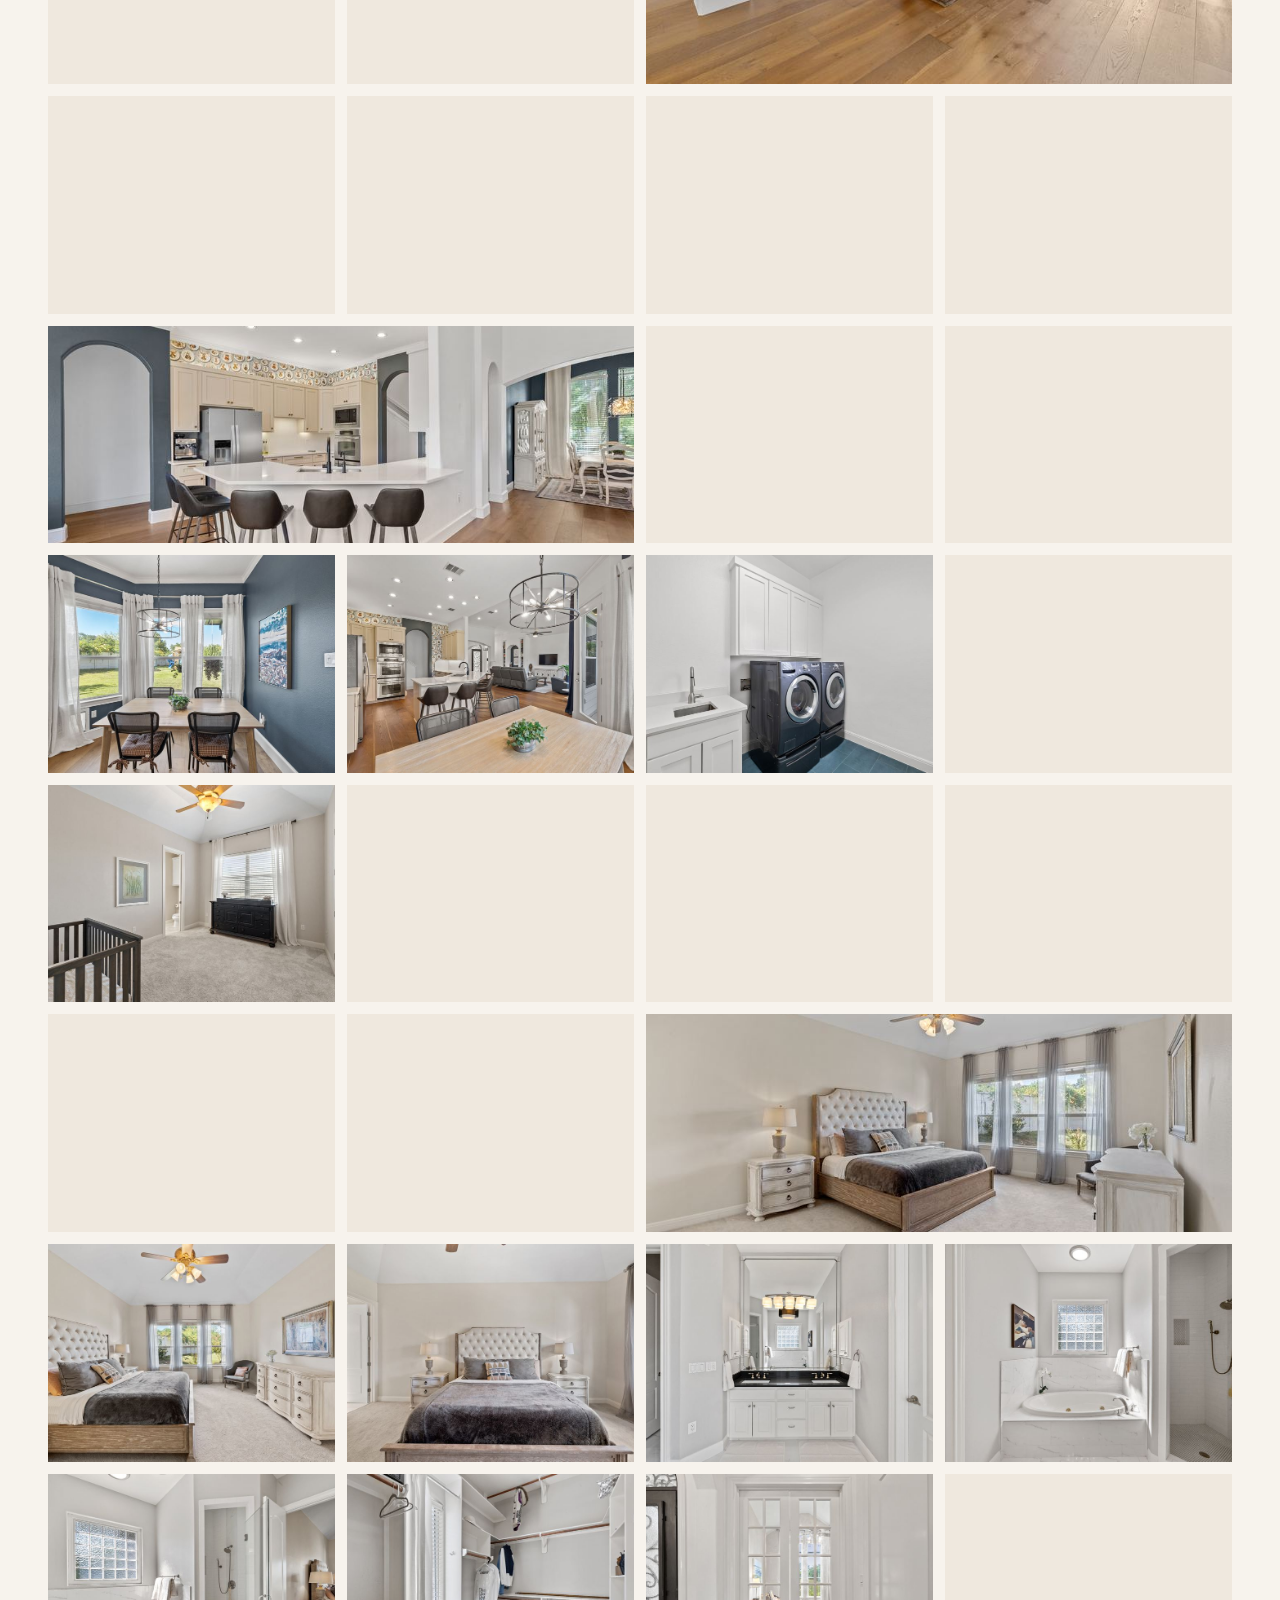
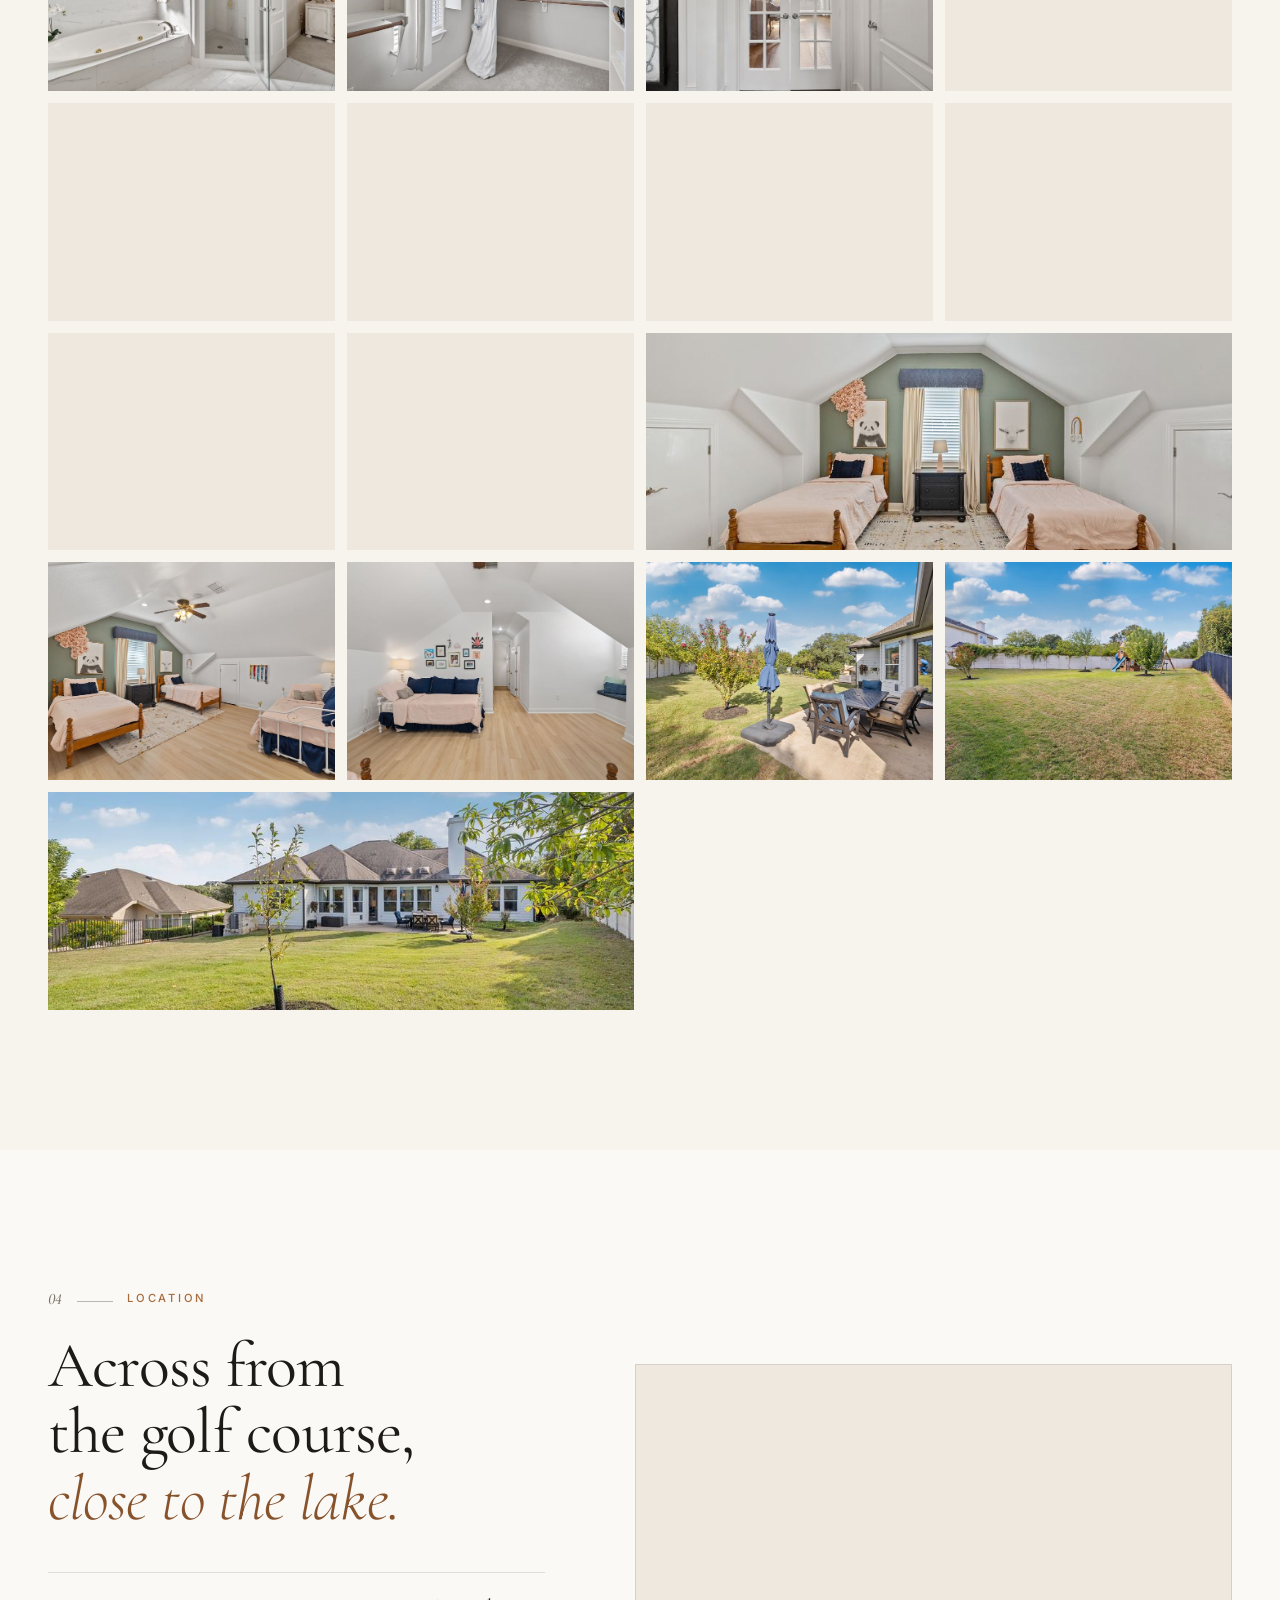
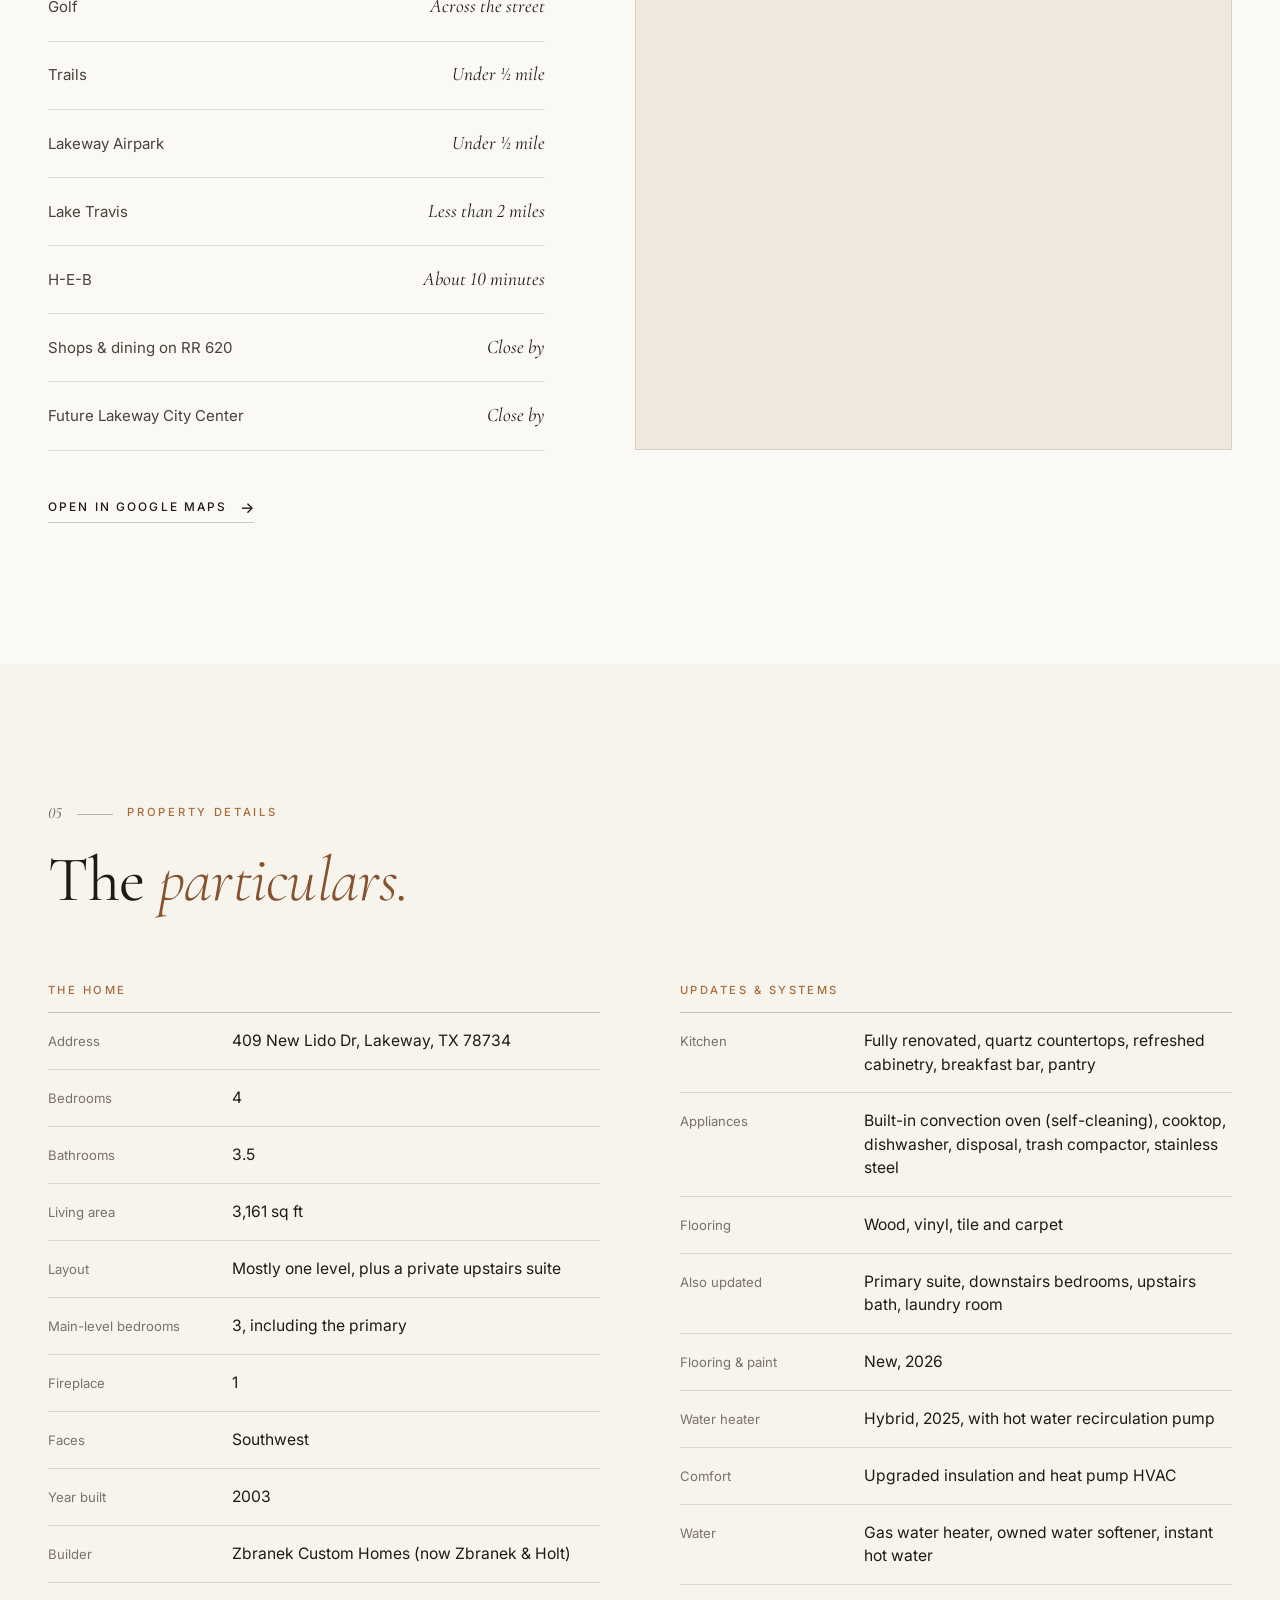
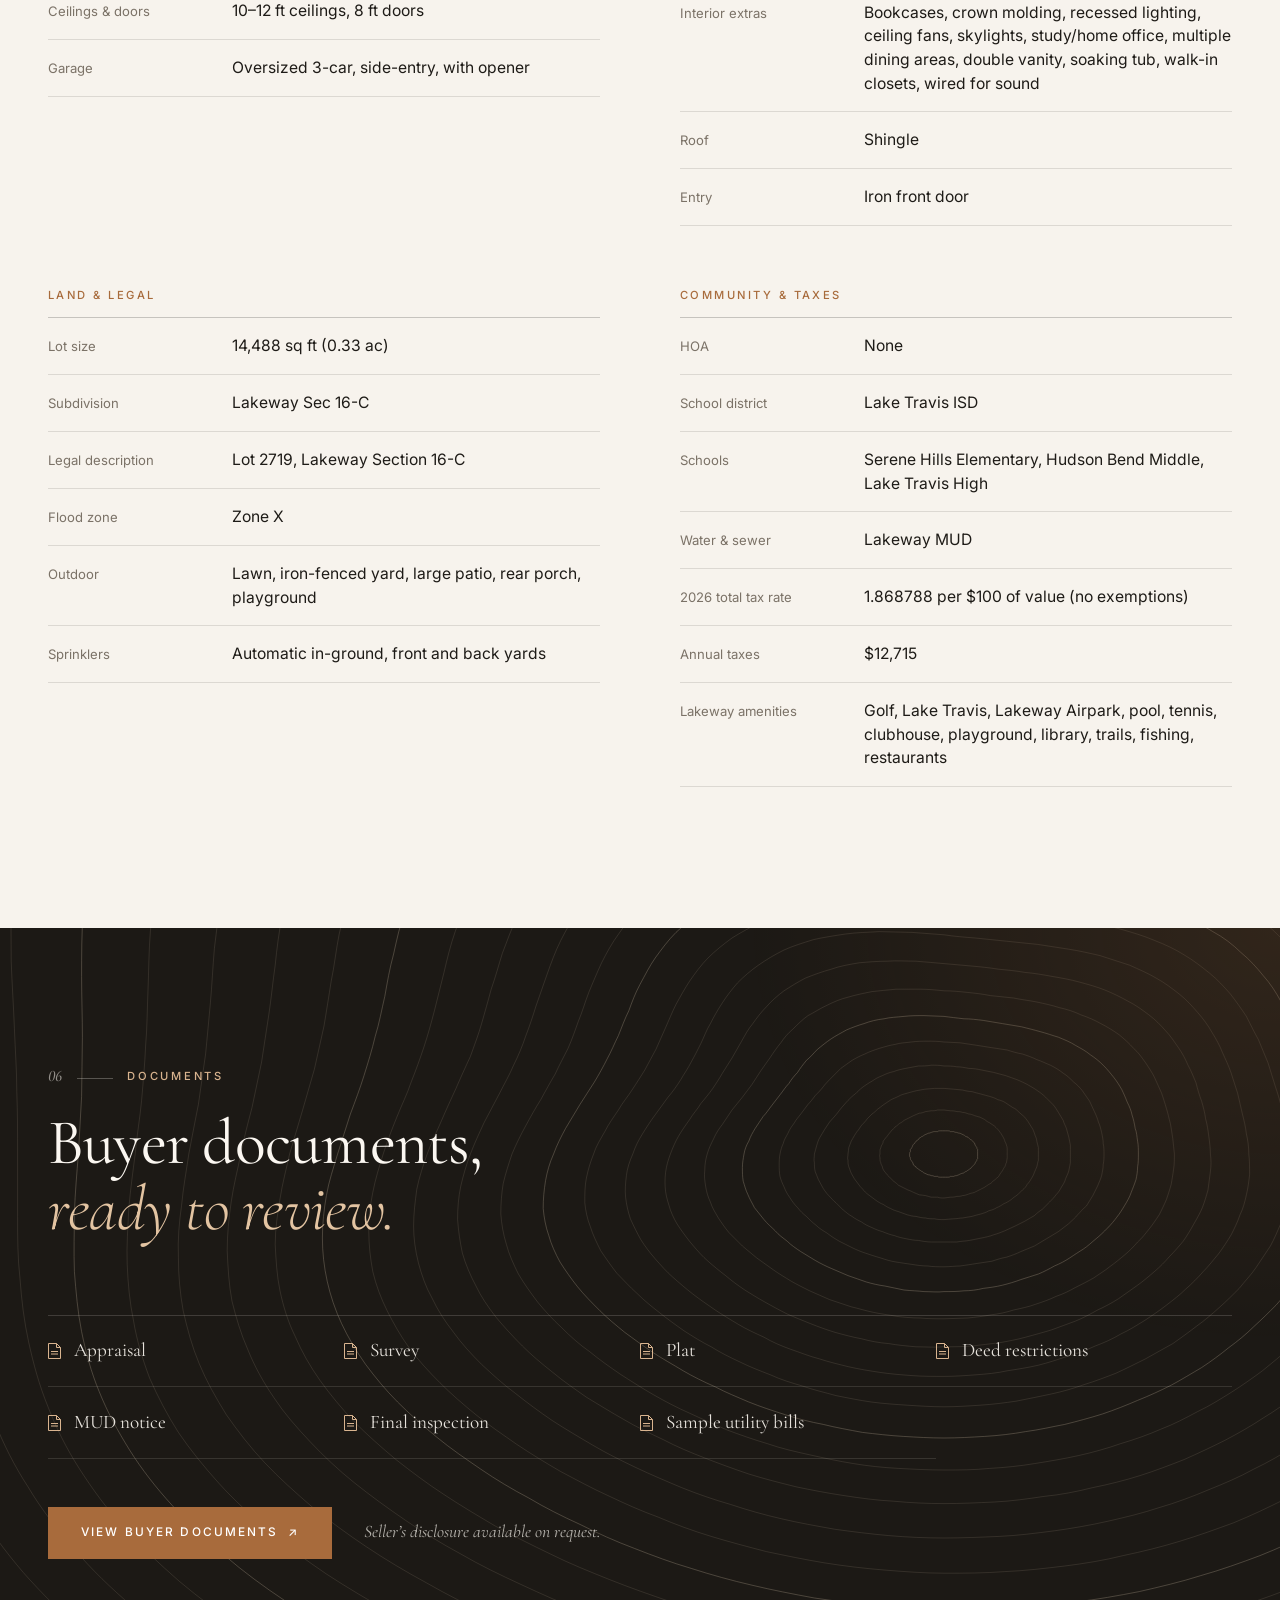
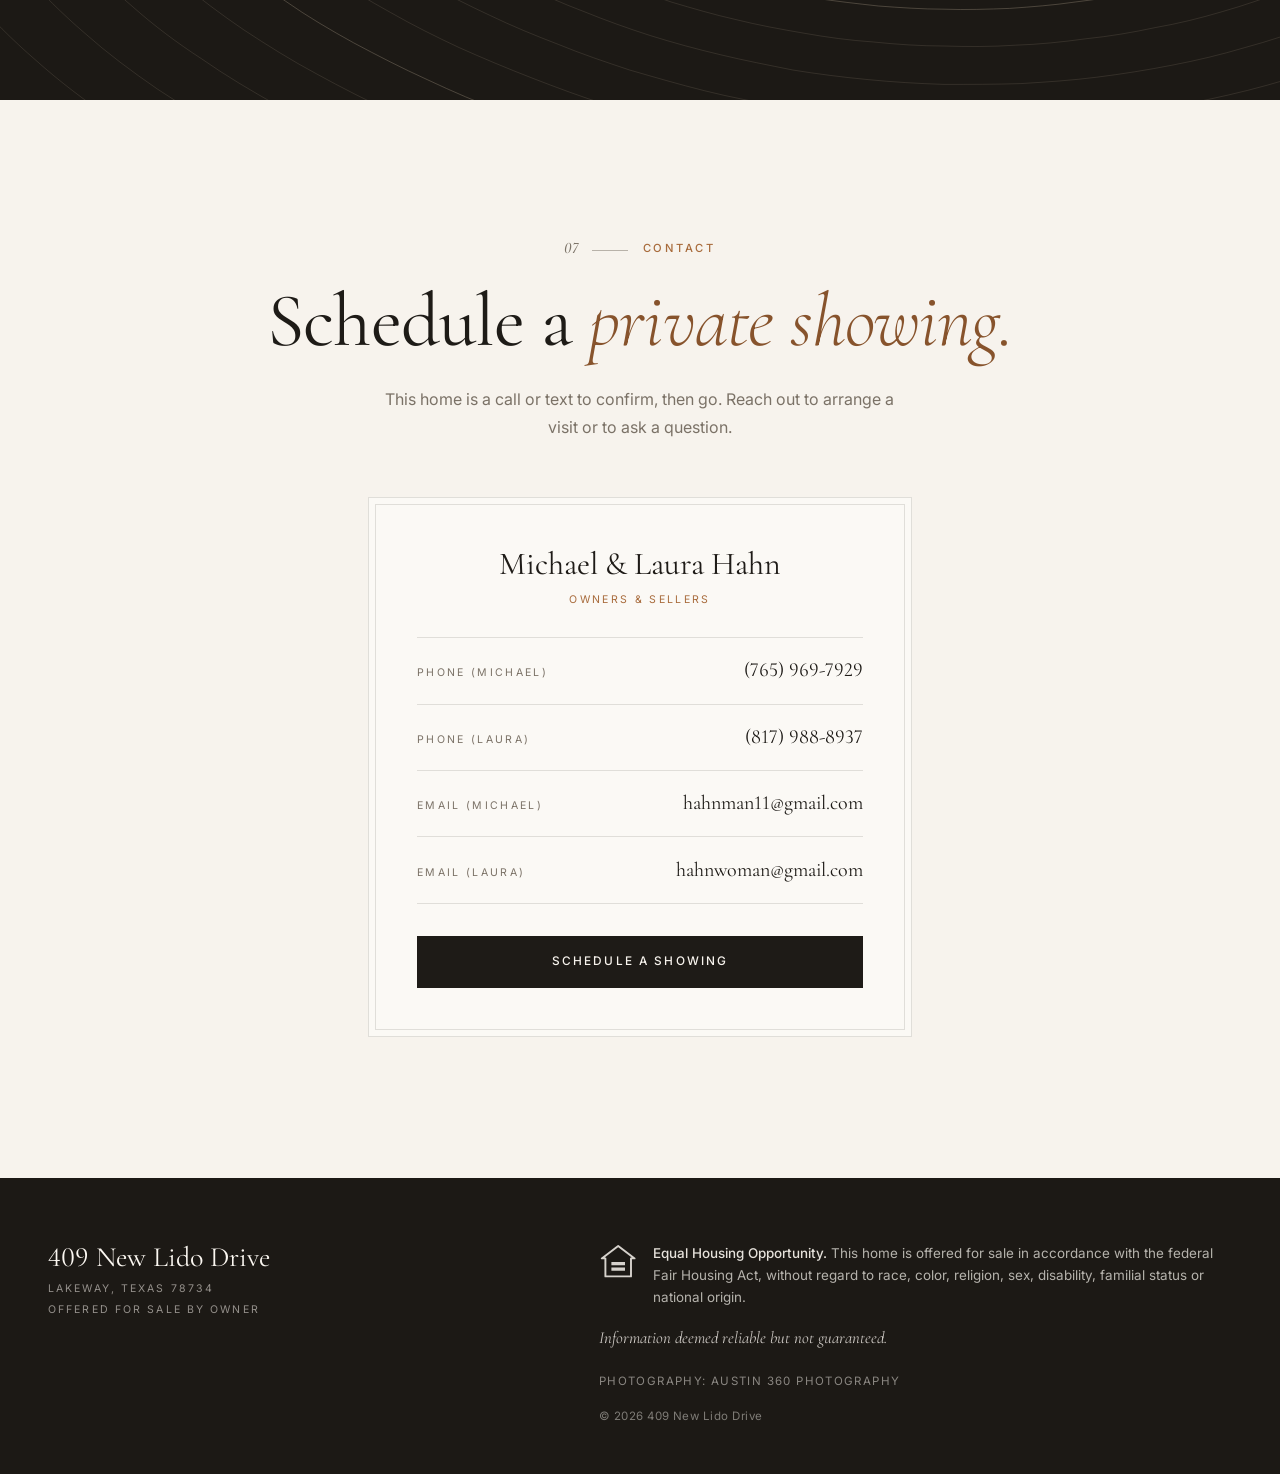
==== commit aa24abba: "Sync price, lot size, taxes, schools and features with MLS #3545093" ====
--- a/index.html
+++ b/index.html
@@ -82,7 +82,7 @@
           <li><strong>4</strong><span>Bedrooms</span></li>
           <li><strong>3.5</strong><span>Baths</span></li>
           <li><strong>3,161</strong><span>Sq ft</span></li>
-          <li class="hero__stat--lot"><strong>⅓ <small>acre</small></strong><span>Lot, approx. 15,000 sq ft</span></li>
+          <li class="hero__stat--lot"><strong>⅓ <small>acre</small></strong><span>Lot, 14,488 sq ft (0.33 ac)</span></li>
           <li><strong>2003</strong><span>Built</span></li>
         </ul>
 
@@ -91,7 +91,7 @@
                PRICE — EDIT HERE (this is the only place the price appears).
                Replace "Price upon request" with the asking price, e.g. "$1,250,000".
                ===================================================================== -->
-          <p class="hero__price" id="price">$849,900</p>
+          <p class="hero__price" id="price">$799,900</p>
           <!-- ===================== END PRICE ===================== -->
           <a class="btn btn--light" href="#contact">Schedule a showing</a>
         </div>
@@ -267,21 +267,29 @@
               <div><dt>Bathrooms</dt><dd>3.5</dd></div>
               <div><dt>Living area</dt><dd>3,161 sq ft</dd></div>
               <div><dt>Layout</dt><dd>Mostly one level, plus a private upstairs suite</dd></div>
+              <div><dt>Main-level bedrooms</dt><dd>3, including the primary</dd></div>
+              <div><dt>Fireplace</dt><dd>1</dd></div>
+              <div><dt>Faces</dt><dd>Southwest</dd></div>
               <div><dt>Year built</dt><dd>2003</dd></div>
               <div><dt>Builder</dt><dd>Zbranek Custom Homes (now Zbranek &amp; Holt)</dd></div>
               <div><dt>Ceilings &amp; doors</dt><dd>10–12 ft ceilings, 8 ft doors</dd></div>
-              <div><dt>Garage</dt><dd>Oversized 3-car</dd></div>
+              <div><dt>Garage</dt><dd>Oversized 3-car, side-entry, with opener</dd></div>
             </dl>
           </div>
 
           <div class="spec reveal">
             <h3 class="spec__title">Updates &amp; Systems</h3>
             <dl>
-              <div><dt>Kitchen</dt><dd>Fully renovated, quartz countertops, refreshed cabinetry</dd></div>
+              <div><dt>Kitchen</dt><dd>Fully renovated, quartz countertops, refreshed cabinetry, breakfast bar, pantry</dd></div>
+              <div><dt>Appliances</dt><dd>Built-in convection oven (self-cleaning), cooktop, dishwasher, disposal, trash compactor, stainless steel</dd></div>
+              <div><dt>Flooring</dt><dd>Wood, vinyl, tile and carpet</dd></div>
               <div><dt>Also updated</dt><dd>Primary suite, downstairs bedrooms, upstairs bath, laundry room</dd></div>
               <div><dt>Flooring &amp; paint</dt><dd>New, 2026</dd></div>
               <div><dt>Water heater</dt><dd>Hybrid, 2025, with hot water recirculation pump</dd></div>
-              <div><dt>Comfort</dt><dd>Upgraded insulation and HVAC</dd></div>
+              <div><dt>Comfort</dt><dd>Upgraded insulation and heat pump HVAC</dd></div>
+              <div><dt>Water</dt><dd>Gas water heater, owned water softener, instant hot water</dd></div>
+              <div><dt>Interior extras</dt><dd>Bookcases, crown molding, recessed lighting, ceiling fans, skylights, study/home office, multiple dining areas, double vanity, soaking tub, walk-in closets, wired for sound</dd></div>
+              <div><dt>Roof</dt><dd>Shingle</dd></div>
               <div><dt>Entry</dt><dd>Iron front door</dd></div>
             </dl>
           </div>
@@ -289,10 +297,12 @@
           <div class="spec reveal">
             <h3 class="spec__title">Land &amp; Legal</h3>
             <dl>
-              <div><dt>Lot size</dt><dd>About ⅓ acre (about 15,000 sq ft)</dd></div>
+              <div><dt>Lot size</dt><dd>14,488 sq ft (0.33 ac)</dd></div>
+              <div><dt>Subdivision</dt><dd>Lakeway Sec 16-C</dd></div>
               <div><dt>Legal description</dt><dd>Lot 2719, Lakeway Section 16-C</dd></div>
               <div><dt>Flood zone</dt><dd>Zone X</dd></div>
-              <div><dt>Outdoor</dt><dd>Lawn, iron-fenced yard, large patio</dd></div>
+              <div><dt>Outdoor</dt><dd>Lawn, iron-fenced yard, large patio, rear porch, playground</dd></div>
+              <div><dt>Sprinklers</dt><dd>Automatic in-ground, front and back yards</dd></div>
             </dl>
           </div>
 
@@ -301,8 +311,11 @@
             <dl>
               <div><dt>HOA</dt><dd>None</dd></div>
               <div><dt>School district</dt><dd>Lake Travis ISD</dd></div>
+              <div><dt>Schools</dt><dd>Serene Hills Elementary, Hudson Bend Middle, Lake Travis High</dd></div>
               <div><dt>Water &amp; sewer</dt><dd>Lakeway MUD</dd></div>
               <div><dt>2026 total tax rate</dt><dd>1.868788 per $100 of value (no exemptions)</dd></div>
+              <div><dt>Annual taxes</dt><dd>$12,715</dd></div>
+              <div><dt>Lakeway amenities</dt><dd>Golf, Lake Travis, Lakeway Airpark, pool, tennis, clubhouse, playground, library, trails, fishing, restaurants</dd></div>
             </dl>
           </div>
         </div>
